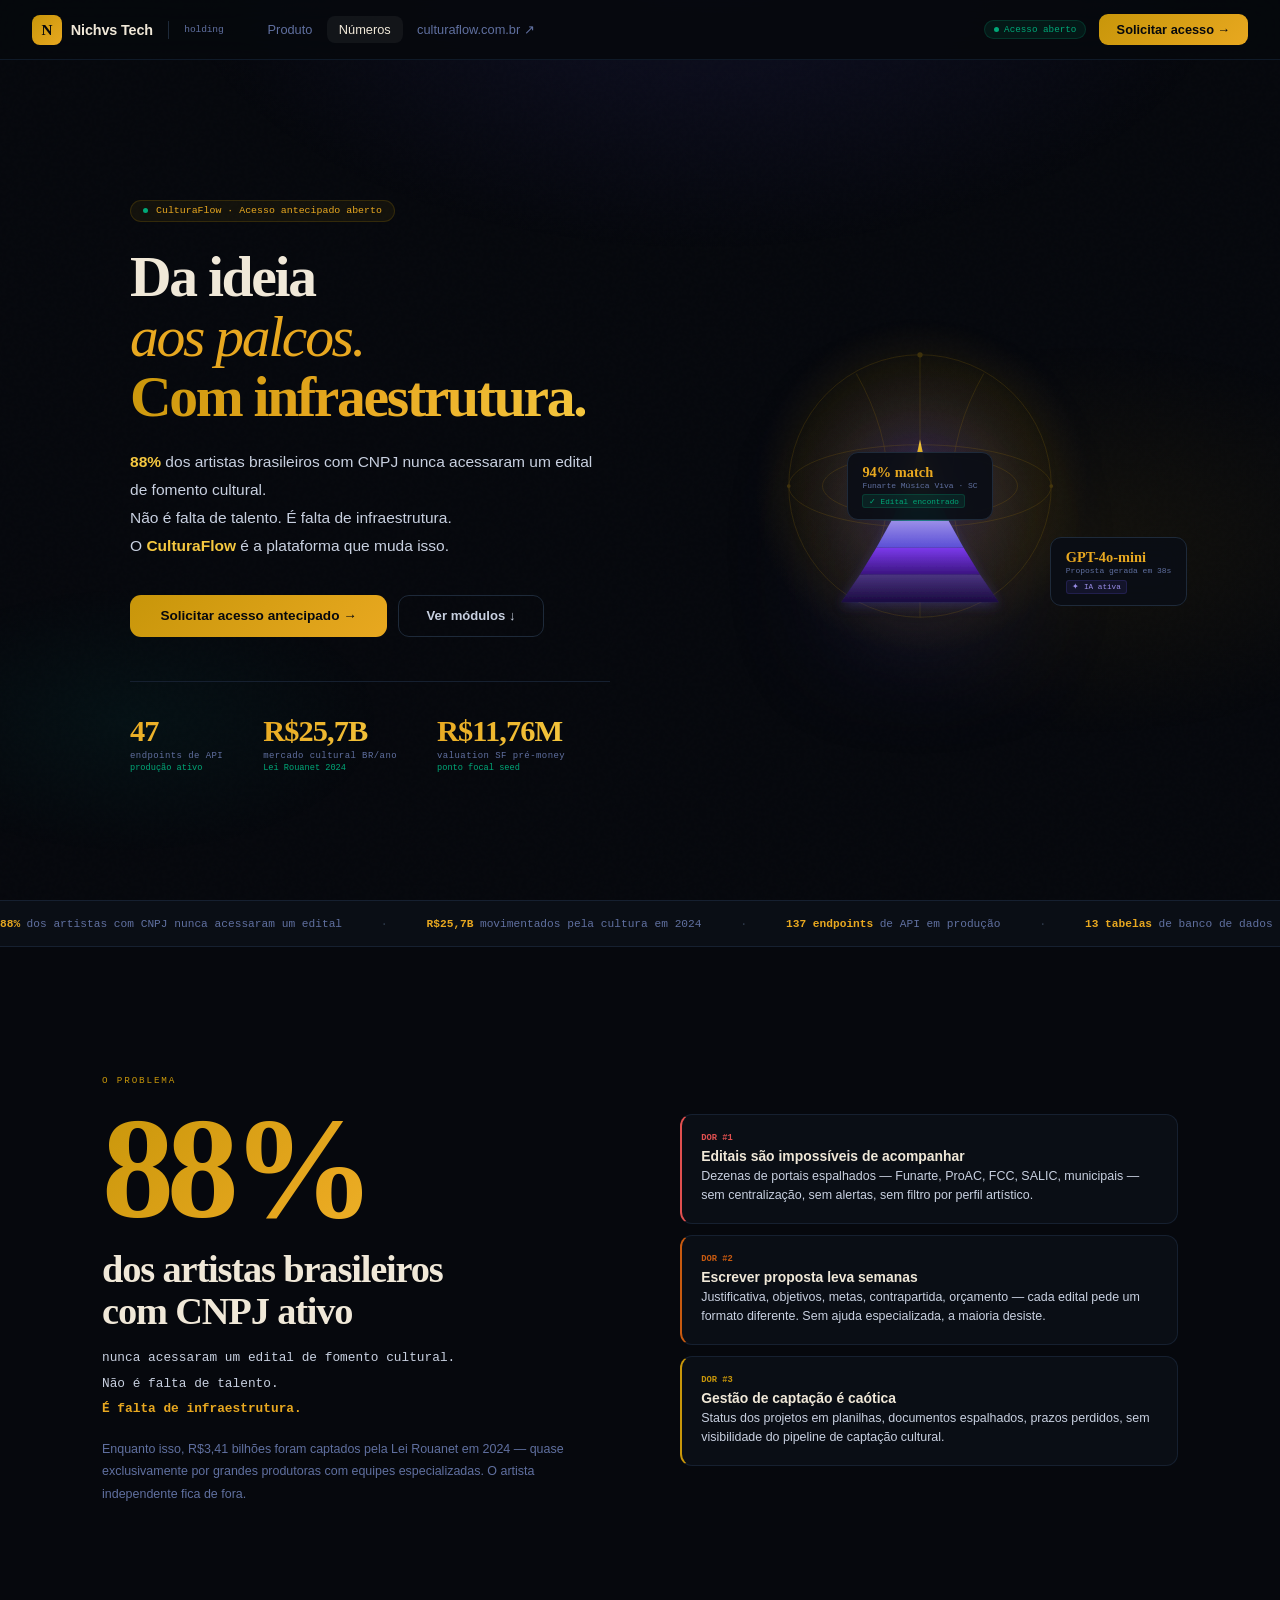
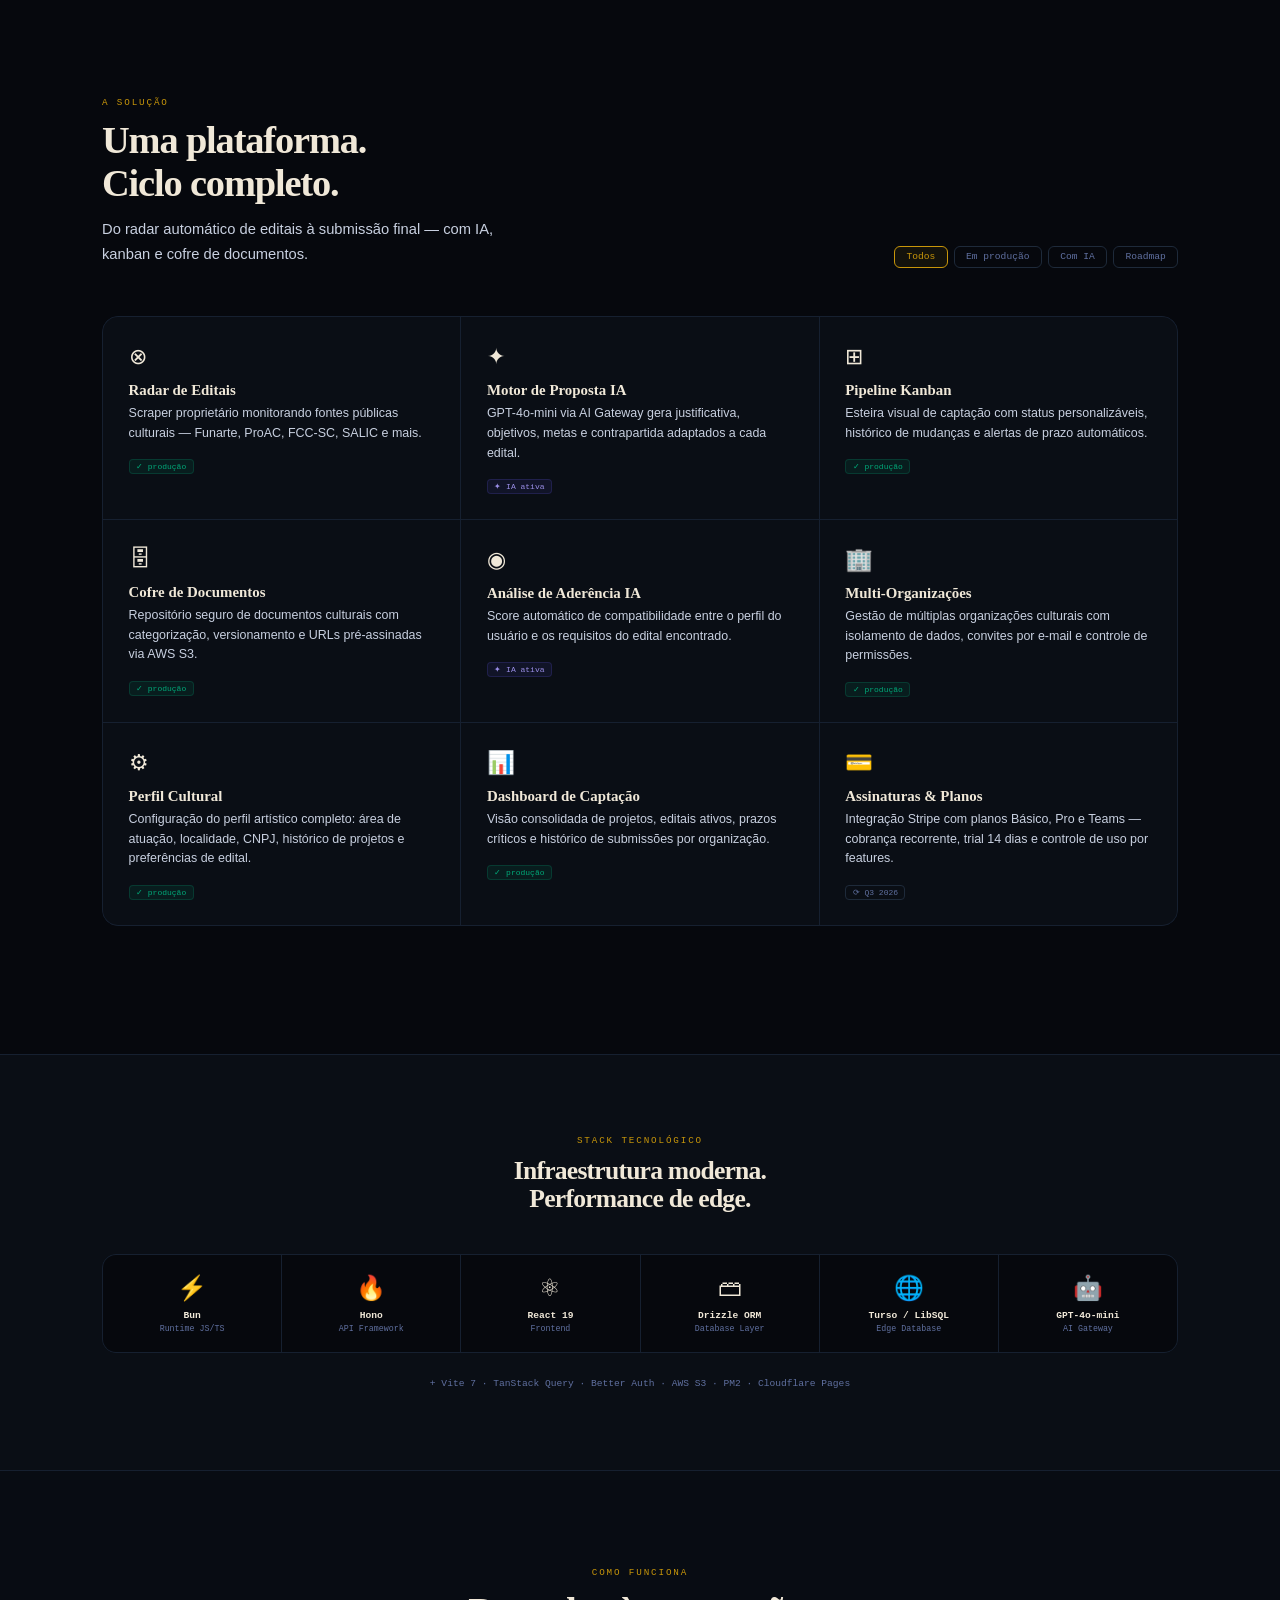
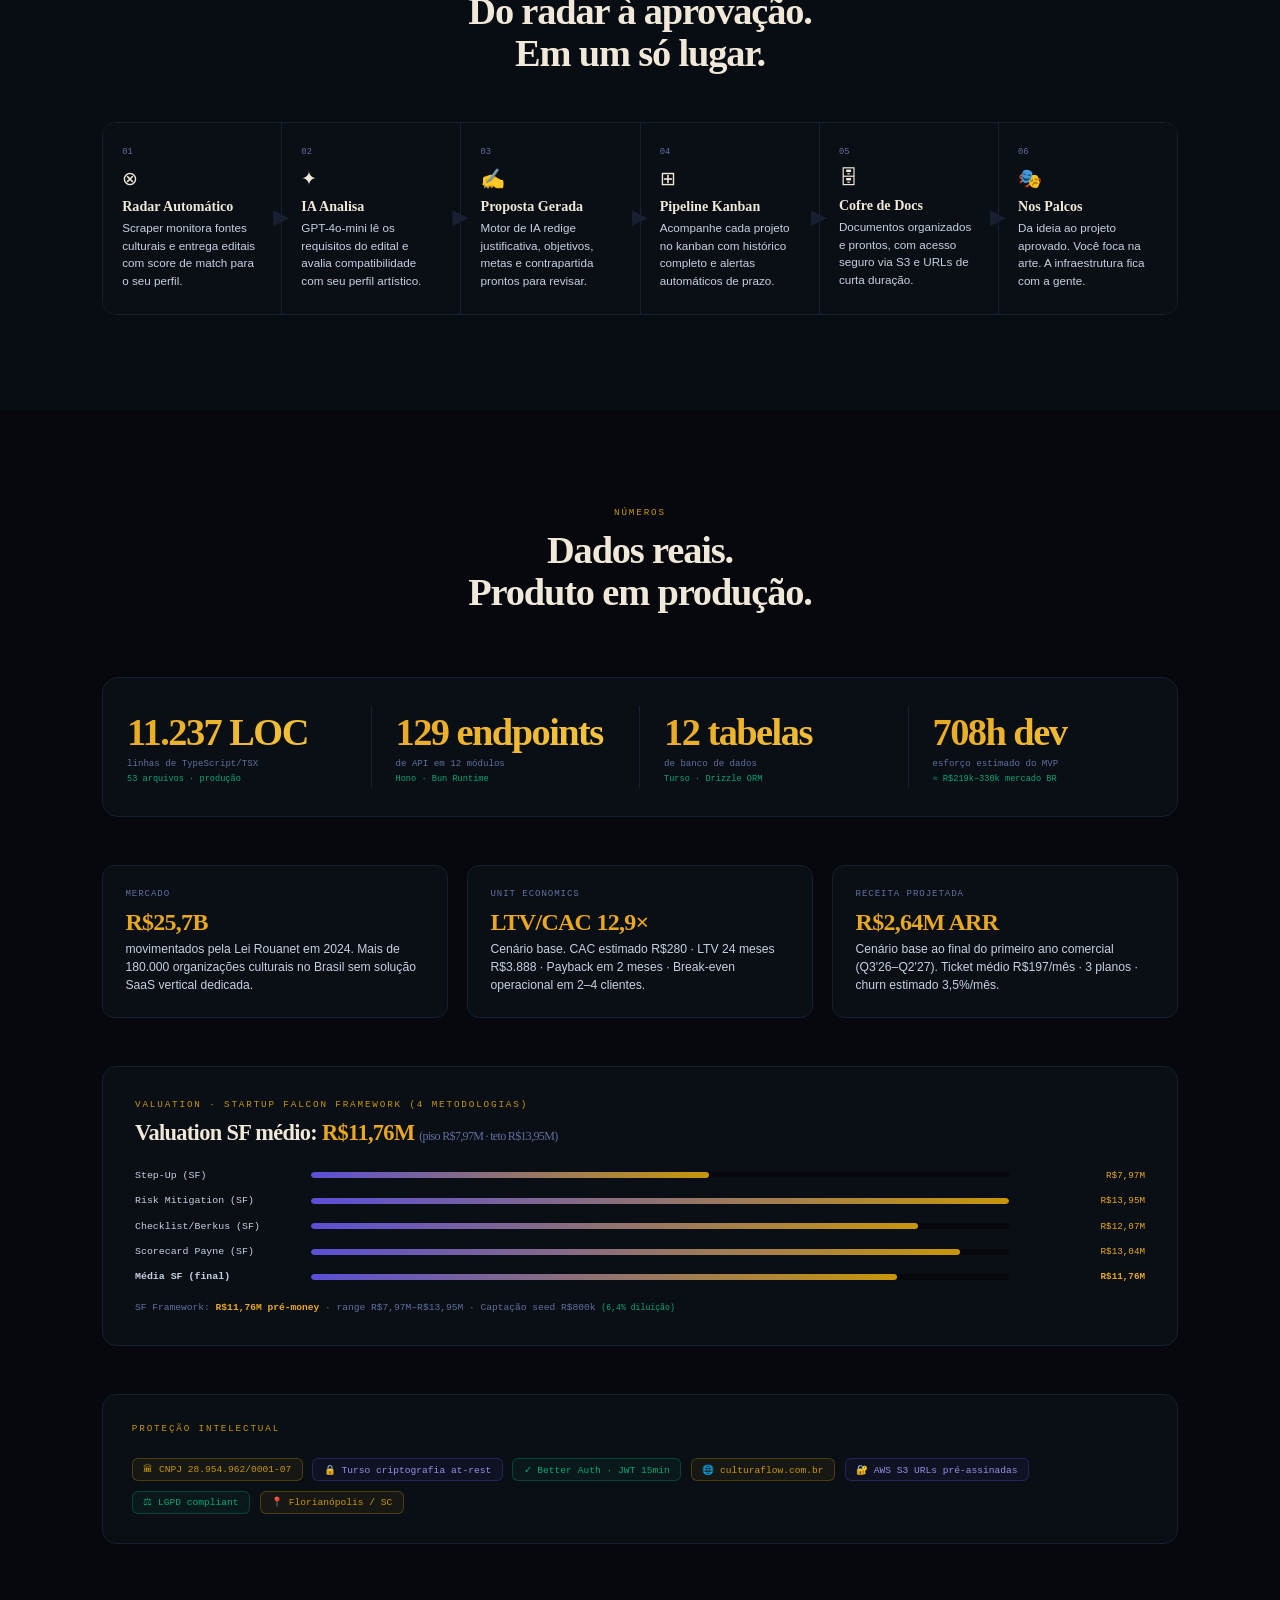
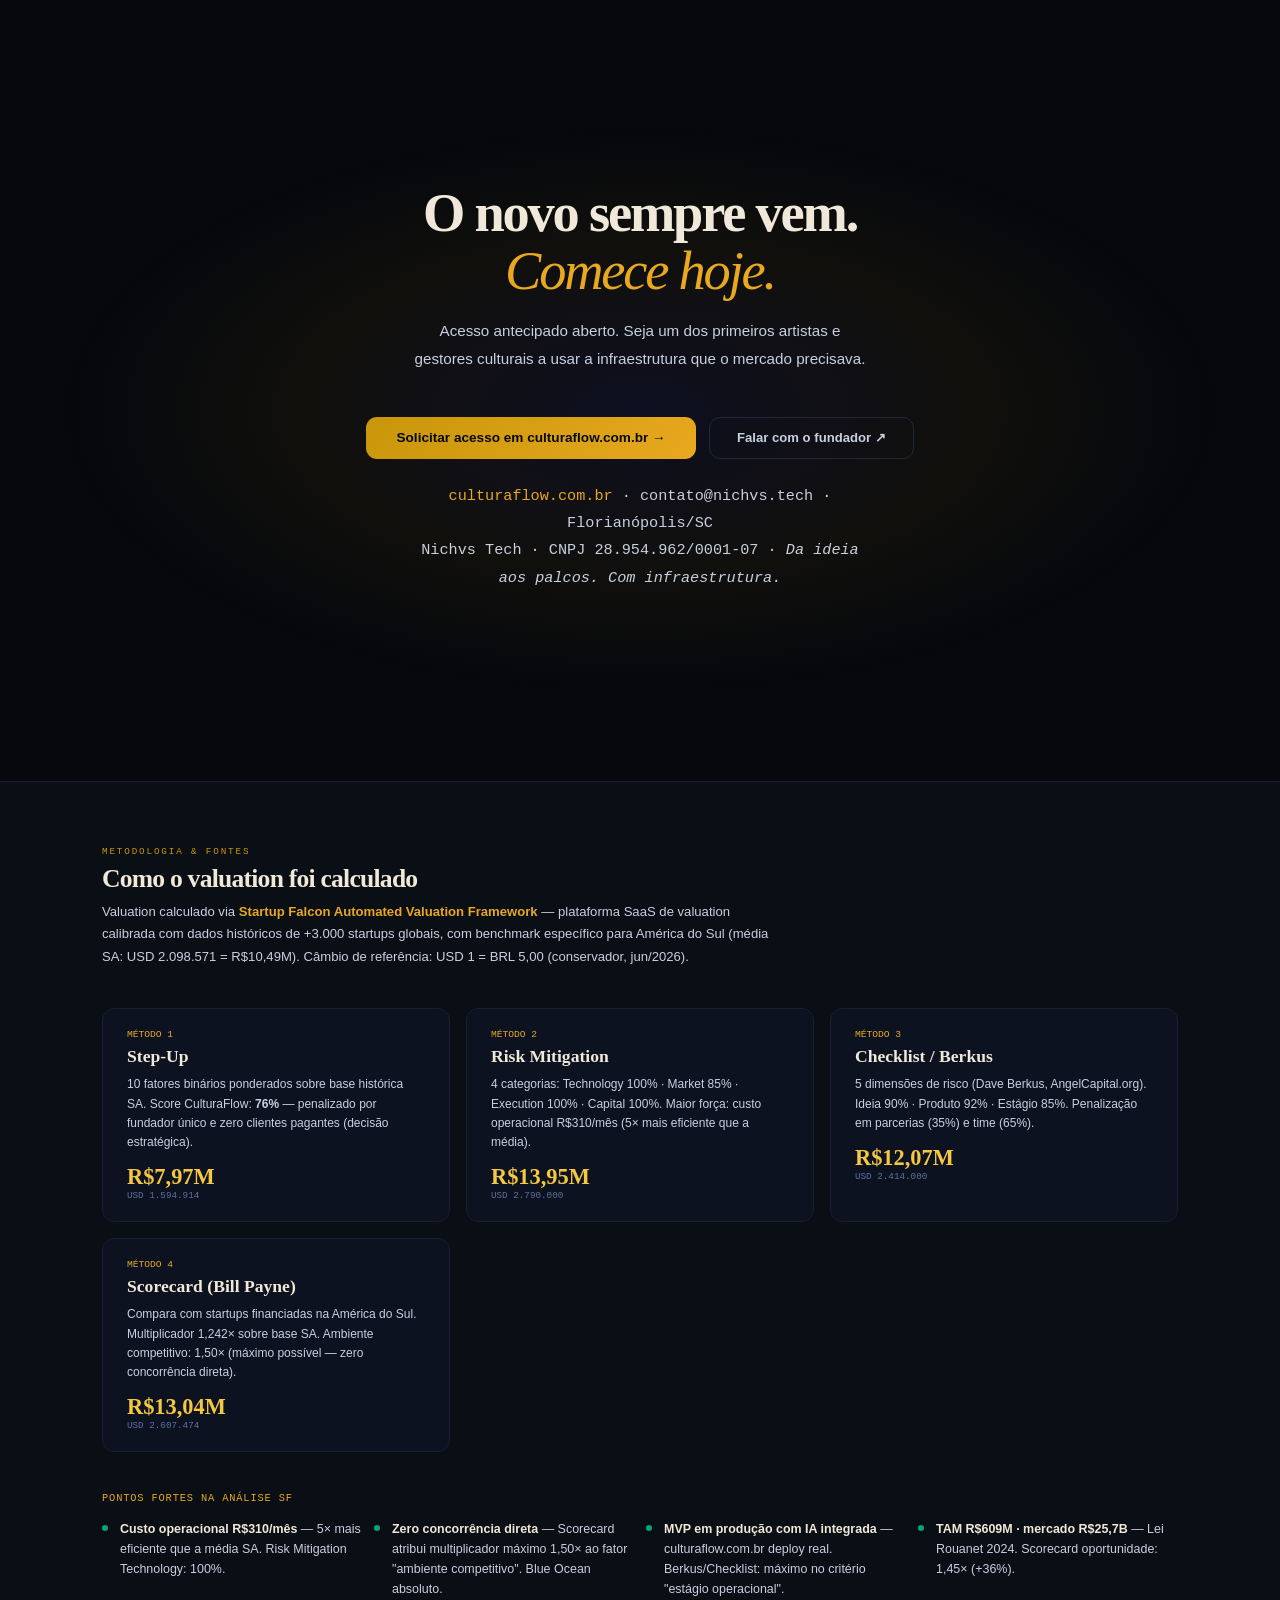
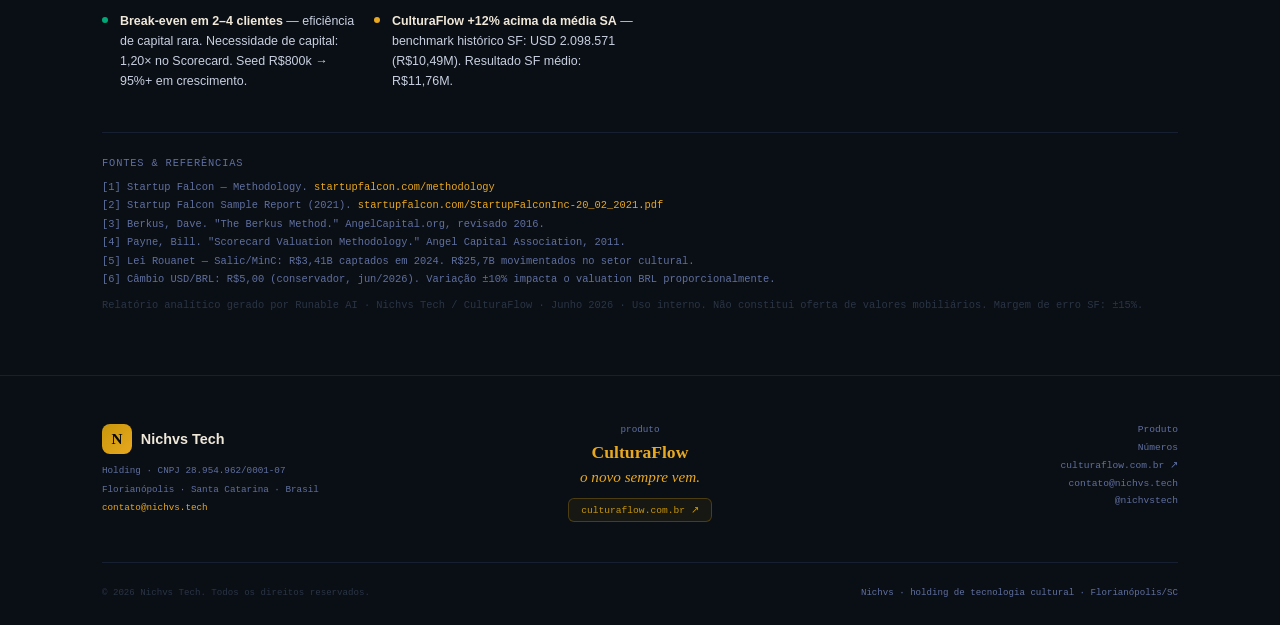
==== index.html @ ffd49d57 "feat: remove seção de planos e preços" ====
<!DOCTYPE html><html lang="pt-BR"><head>
<meta charset="UTF-8">
<meta name="viewport" content="width=device-width, initial-scale=1.0">
<title>Nichvs Tech — Da ideia aos palcos</title>
<meta name="description" content="CulturaFlow — Automação inteligente para artistas e gestores culturais brasileiros. Radar de editais, IA, pipeline, cofre de documentos e muito mais.">
<style>
*,*::before,*::after{box-sizing:border-box;margin:0;padding:0;}
:root{
  --bg:#06080D;--s1:#0A0E15;--s2:#0D1220;--s3:#080C13;
  --border:#1E2A3A;--border2:#162030;--border3:#0F1A28;
  --gold:#C8960A;--gold2:#E8A820;--gold3:#F5C840;--gold4:#FDD86A;
  --ink:#F0E8D8;--ink2:#C8D0E0;--ink3:#8898B8;--muted:#6070A0;--dim:#2A3545;
  --violet:#5B4FD6;--violet2:#7C3AED;--violet3:#9B8FE8;
  --teal:#00C6AE;--teal2:#00B4D8;
  --green:#00A878;--green2:#10D060;
  --orange:#C85A10;--red:#E05050;
  --radius:14px;
}
html{scroll-behavior:smooth;}
body{background:var(--bg);color:var(--ink);font-family:-apple-system,BlinkMacSystemFont,'Segoe UI',sans-serif;overflow-x:hidden;-webkit-font-smoothing:antialiased;}
a{color:inherit;text-decoration:none;}
button{font-family:inherit;cursor:pointer;}
::-webkit-scrollbar{width:4px;}
::-webkit-scrollbar-track{background:var(--bg);}
::-webkit-scrollbar-thumb{background:var(--border);border-radius:2px;}

/* ─── NOISE OVERLAY ─── */
body::before{content:'';position:fixed;inset:0;pointer-events:none;z-index:0;
  background-image:url("data:image/svg+xml,%3Csvg viewBox='0 0 256 256' xmlns='http://www.w3.org/2000/svg'%3E%3Cfilter id='n'%3E%3CfeTurbulence type='fractalNoise' baseFrequency='0.9' numOctaves='4' stitchTiles='stitch'/%3E%3C/filter%3E%3Crect width='100%25' height='100%25' filter='url(%23n)' opacity='0.03'/%3E%3C/svg%3E");
  opacity:0.4;}

/* ─── NAV ─── */
nav{position:fixed;top:0;left:0;right:0;z-index:1000;
  padding:0.9rem 2rem;display:flex;align-items:center;gap:0.8rem;
  background:rgba(6,8,13,0.88);backdrop-filter:blur(20px);-webkit-backdrop-filter:blur(20px);
  border-bottom:1px solid var(--border3);}
.nav-logo{display:flex;align-items:center;gap:0.55rem;font-weight:800;font-size:0.9rem;letter-spacing:-0.01em;}
.nav-mark{width:30px;height:30px;background:linear-gradient(135deg,var(--gold),var(--gold2));
  border-radius:8px;display:flex;align-items:center;justify-content:center;
  font-family:Georgia,serif;font-weight:900;font-size:0.95rem;color:#06080D;flex-shrink:0;}
.nav-sep{width:1px;height:18px;background:var(--border);margin:0 0.4rem;}
.nav-sub{font-family:'Menlo',Monaco,monospace;font-size:0.6rem;color:var(--muted);font-weight:400;}
.nav-links{display:flex;gap:0.15rem;margin-left:1.2rem;}
.nav-link{padding:0.38rem 0.75rem;border-radius:8px;font-size:0.8rem;color:var(--muted);transition:all 0.15s;font-weight:500;}
.nav-link:hover,.nav-link.active{color:var(--ink);background:rgba(255,255,255,0.05);}
.nav-right{margin-left:auto;display:flex;align-items:center;gap:0.8rem;}
.nav-badge{font-family:Menlo,Monaco,monospace;font-size:0.58rem;color:var(--green);
  background:rgba(0,168,120,0.1);border:1px solid rgba(0,168,120,0.2);
  padding:0.18rem 0.55rem;border-radius:20px;display:flex;align-items:center;gap:0.35rem;}
.dot-live{width:5px;height:5px;border-radius:50%;background:var(--green);animation:blink 2s infinite;}
@keyframes blink{0%,100%{opacity:1}50%{opacity:0.3}}
.nav-cta{background:linear-gradient(135deg,var(--gold),var(--gold2));
  border:none;border-radius:9px;padding:0.48rem 1.1rem;font-weight:700;font-size:0.8rem;color:#06080D;
  transition:all 0.2s;white-space:nowrap;}
.nav-cta:hover{transform:translateY(-1px);box-shadow:0 6px 20px rgba(200,150,10,0.35);}

/* ─── HERO ─── */
.hero{min-height:100vh;display:flex;align-items:center;padding-top:72px;position:relative;overflow:hidden;}
.hero-bg{position:absolute;inset:0;pointer-events:none;
  background:
    radial-gradient(ellipse 70% 55% at 55% -5%,rgba(91,79,214,0.12) 0%,transparent 60%),
    radial-gradient(ellipse 50% 40% at 85% 60%,rgba(200,150,10,0.07) 0%,transparent 55%),
    radial-gradient(ellipse 40% 30% at 10% 80%,rgba(0,198,174,0.05) 0%,transparent 50%);}
.hero-grid{display:grid;grid-template-columns:1fr 460px;gap:5rem;align-items:center;position:relative;z-index:1;}
.eyebrow{display:inline-flex;align-items:center;gap:0.5rem;
  font-family:Menlo,Monaco,monospace;font-size:0.62rem;color:var(--gold2);
  background:rgba(200,150,10,0.07);border:1px solid rgba(200,150,10,0.18);
  padding:0.28rem 0.75rem;border-radius:20px;margin-bottom:1.6rem;}
h1{font-family:Georgia,serif;font-size:clamp(2.8rem,4.5vw,4.2rem);font-weight:900;
  line-height:1.04;letter-spacing:-0.04em;margin-bottom:1.3rem;}
h1 em{font-style:italic;font-weight:300;color:var(--gold2);}
h1 strong{background:linear-gradient(135deg,var(--gold),var(--gold2),var(--gold3));
  -webkit-background-clip:text;-webkit-text-fill-color:transparent;background-clip:text;}
.hero-sub{font-size:0.97rem;color:var(--ink2);line-height:1.8;margin-bottom:2.2rem;max-width:480px;}
.hero-sub b{color:var(--gold3);font-weight:700;}
.hero-btns{display:flex;gap:0.7rem;flex-wrap:wrap;margin-bottom:2.8rem;}
.btn-primary{padding:0.82rem 1.9rem;border-radius:11px;font-weight:700;font-size:0.85rem;
  border:none;background:linear-gradient(135deg,var(--gold),var(--gold2));color:#06080D;
  transition:all 0.2s;display:inline-flex;align-items:center;gap:0.45rem;}
.btn-primary:hover{transform:translateY(-2px);box-shadow:0 10px 35px rgba(200,150,10,0.3);}
.btn-ghost{padding:0.78rem 1.7rem;border-radius:11px;font-weight:600;font-size:0.82rem;
  border:1px solid var(--border);color:var(--ink2);background:transparent;
  transition:all 0.2s;display:inline-flex;align-items:center;gap:0.4rem;}
.btn-ghost:hover{border-color:var(--gold);color:var(--gold);}

/* hero metrics bar */
.hero-metrics{display:flex;gap:2.5rem;padding-top:2rem;border-top:1px solid var(--border2);}
.hm{display:flex;flex-direction:column;gap:0.1rem;}
.hm-val{font-family:Georgia,serif;font-size:1.9rem;font-weight:900;
  background:linear-gradient(135deg,var(--gold2),var(--gold3));
  -webkit-background-clip:text;-webkit-text-fill-color:transparent;background-clip:text;
  letter-spacing:-0.03em;}
.hm-lbl{font-family:Menlo,Monaco,monospace;font-size:0.56rem;color:var(--muted);letter-spacing:0.05em;}
.hm-sub{font-family:Menlo,Monaco,monospace;font-size:0.54rem;color:var(--green);}

/* hero visual */
.hero-visual{position:relative;display:flex;align-items:center;justify-content:center;}
.vis-glow{position:absolute;width:340px;height:340px;border-radius:50%;
  background:radial-gradient(circle,rgba(91,79,214,0.18) 0%,rgba(200,150,10,0.08) 50%,transparent 70%);}
.pyramid-svg{width:300px;height:300px;animation:float 5s ease-in-out infinite;filter:drop-shadow(0 20px 60px rgba(91,79,214,0.25));}
@keyframes float{0%,100%{transform:translateY(0)}50%{transform:translateY(-10px)}}
.float-card{position:absolute;background:rgba(10,14,21,0.92);border:1px solid var(--border);
  border-radius:11px;padding:0.7rem 0.9rem;backdrop-filter:blur(12px);}
.float-card:first-of-type{top:6%;left:-8%;animation:float 4s ease-in-out infinite;}
.float-card:last-of-type{bottom:10%;right:-8%;animation:float 4s ease-in-out infinite 1.8s;}
.fc-val{font-family:Georgia,serif;font-weight:700;font-size:0.9rem;color:var(--gold2);}
.fc-lbl{font-family:Menlo,Monaco,monospace;font-size:0.5rem;color:var(--muted);}
.fc-tag{font-family:Menlo,Monaco,monospace;font-size:0.48rem;
  display:inline-block;margin-top:0.2rem;padding:0.1rem 0.35rem;border-radius:3px;}
.fc-tag.ok{background:rgba(0,168,120,0.12);color:var(--green);border:1px solid rgba(0,168,120,0.2);}
.fc-tag.ai{background:rgba(91,79,214,0.12);color:var(--violet3);border:1px solid rgba(91,79,214,0.2);}

/* ─── TICKER ─── */
.ticker{background:var(--s1);border-top:1px solid var(--border2);border-bottom:1px solid var(--border2);padding:0.85rem 0;overflow:hidden;position:relative;z-index:1;}
.ticker-inner{display:flex;gap:2.5rem;animation:ticker 32s linear infinite;width:max-content;}
.ticker-inner:hover{animation-play-state:paused;}
.ti{font-family:Menlo,Monaco,monospace;font-size:0.7rem;color:var(--muted);white-space:nowrap;display:flex;align-items:center;gap:0.4rem;}
.ti b{color:var(--gold2);}
.ti-sep{color:var(--dim);}
@keyframes ticker{from{transform:translateX(0)}to{transform:translateX(-50%)}}

/* ─── SHARED ─── */
.container{max-width:1140px;margin:0 auto;padding:0 2rem;}
section{position:relative;z-index:1;}
.section-lbl{font-family:Menlo,Monaco,monospace;font-size:0.58rem;color:var(--gold);
  letter-spacing:0.2em;text-transform:uppercase;margin-bottom:0.7rem;}
.section-h2{font-family:Georgia,serif;font-size:clamp(1.9rem,3vw,2.6rem);font-weight:900;
  letter-spacing:-0.03em;line-height:1.1;}
.section-sub{font-size:0.92rem;color:var(--ink2);line-height:1.75;margin-top:0.8rem;}

/* ─── PROBLEM ─── */
.problem{padding:8rem 0 6rem;}
.stat-giant{font-family:Georgia,serif;font-size:clamp(6rem,12vw,9rem);font-weight:900;
  letter-spacing:-0.05em;line-height:1;
  background:linear-gradient(135deg,var(--gold),var(--gold2),var(--gold3));
  -webkit-background-clip:text;-webkit-text-fill-color:transparent;background-clip:text;}
.pain-cards{display:flex;flex-direction:column;gap:0.7rem;}
.pain-card{background:var(--s1);border:1px solid var(--border2);border-radius:12px;
  padding:1.1rem 1.2rem;border-left:2px solid transparent;transition:all 0.25s;cursor:default;}
.pain-card:hover{transform:translateX(4px);background:var(--s2);}
.pain-card.p1{border-left-color:var(--red);}
.pain-card.p2{border-left-color:var(--orange);}
.pain-card.p3{border-left-color:var(--gold);}
.pain-lbl{font-family:Menlo,Monaco,monospace;font-size:0.55rem;margin-bottom:0.3rem;font-weight:700;}
.pain-title{font-weight:700;font-size:0.87rem;margin-bottom:0.2rem;}
.pain-desc{font-size:0.78rem;color:var(--ink2);line-height:1.55;}

/* ─── MODULES / PRODUTO ─── */
.modules{padding:6rem 0 8rem;}
.modules-header{display:flex;justify-content:space-between;align-items:flex-end;margin-bottom:3rem;gap:2rem;flex-wrap:wrap;}
.mod-filter{display:flex;gap:0.4rem;flex-wrap:wrap;}
.filter-btn{font-family:Menlo,Monaco,monospace;font-size:0.6rem;padding:0.3rem 0.7rem;
  border-radius:6px;border:1px solid var(--border);color:var(--muted);background:transparent;
  cursor:pointer;transition:all 0.15s;}
.filter-btn.active,.filter-btn:hover{border-color:var(--gold);color:var(--gold);background:rgba(200,150,10,0.07);}

.modules-grid{display:grid;grid-template-columns:repeat(3,1fr);gap:1px;
  background:var(--border2);border:1px solid var(--border2);border-radius:16px;overflow:hidden;}
.mod{background:var(--s1);padding:1.6rem;transition:all 0.22s;position:relative;cursor:default;}
.mod:hover{background:var(--s2);}
.mod-bar{position:absolute;top:0;left:0;right:0;height:2px;background:var(--mc,var(--gold));
  opacity:0;transition:opacity 0.22s;transform-origin:left;transform:scaleX(0);transition:opacity 0.22s,transform 0.4s;}
.mod:hover .mod-bar{opacity:1;transform:scaleX(1);}
.mod-icon{font-size:1.4rem;margin-bottom:0.75rem;display:block;}
.mod-name{font-family:Georgia,serif;font-weight:700;font-size:0.93rem;margin-bottom:0.3rem;}
.mod-desc{font-size:0.78rem;color:var(--ink2);line-height:1.6;margin-bottom:0.7rem;}
.mod-detail{font-family:Menlo,Monaco,monospace;font-size:0.62rem;color:var(--muted);margin-bottom:0.6rem;display:none;}
.mod:hover .mod-detail{display:block;}
.tag{font-family:Menlo,Monaco,monospace;font-size:0.5rem;padding:0.12rem 0.4rem;
  border-radius:4px;display:inline-block;}
.tag-live{background:rgba(0,168,120,0.1);color:var(--green);border:1px solid rgba(0,168,120,0.2);}
.tag-new{background:rgba(0,180,216,0.1);color:var(--teal2);border:1px solid rgba(0,180,216,0.2);}
.tag-ai{background:rgba(91,79,214,0.1);color:var(--violet3);border:1px solid rgba(91,79,214,0.2);}
.tag-soon{background:transparent;color:var(--muted);border:1px solid var(--border);}

/* ─── STACK TÉCNICA ─── */
.stack-section{padding:5rem 0;background:var(--s1);border-top:1px solid var(--border2);border-bottom:1px solid var(--border2);}
.stack-grid{display:grid;grid-template-columns:repeat(6,1fr);gap:1px;
  background:var(--border2);border:1px solid var(--border2);border-radius:14px;overflow:hidden;margin-top:2.5rem;}
.stack-item{background:var(--bg);padding:1.2rem 1rem;text-align:center;transition:background 0.2s;}
.stack-item:hover{background:var(--s2);}
.stack-icon{font-size:1.5rem;margin-bottom:0.5rem;}
.stack-name{font-family:Menlo,Monaco,monospace;font-size:0.6rem;color:var(--ink);font-weight:700;margin-bottom:0.2rem;}
.stack-role{font-family:Menlo,Monaco,monospace;font-size:0.52rem;color:var(--muted);}

/* ─── NÚMEROS ─── */
.numbers{padding:6rem 0;}
.numbers-header{text-align:center;margin-bottom:4rem;}
.big-numbers{display:grid;grid-template-columns:repeat(4,1fr);gap:0;
  background:var(--border2);border:1px solid var(--border2);border-radius:16px;overflow:hidden;margin-bottom:3rem;}
.num-cell{background:var(--s1);padding:2rem 1.5rem;transition:background 0.2s;position:relative;}
.num-cell:hover{background:var(--s2);}
.num-cell::after{content:'';position:absolute;right:0;top:20%;bottom:20%;width:1px;background:var(--border2);}
.num-cell:last-child::after{display:none;}
.num-val{font-family:Georgia,serif;font-size:2.4rem;font-weight:900;letter-spacing:-0.04em;
  background:linear-gradient(135deg,var(--gold2),var(--gold3));
  -webkit-background-clip:text;-webkit-text-fill-color:transparent;background-clip:text;}
.num-lbl{font-family:Menlo,Monaco,monospace;font-size:0.57rem;color:var(--muted);margin-top:0.25rem;}
.num-sub{font-family:Menlo,Monaco,monospace;font-size:0.54rem;color:var(--green);margin-top:0.3rem;}

/* counters animation */
.num-val[data-target]{opacity:0;transform:translateY(8px);transition:opacity 0.5s,transform 0.5s;}
.num-val[data-target].counted{opacity:1;transform:none;}

/* secondary numbers grid */
.sec-grid{display:grid;grid-template-columns:repeat(3,1fr);gap:1.2rem;margin-bottom:3rem;}
.sec-card{background:var(--s1);border:1px solid var(--border2);border-radius:12px;padding:1.4rem;
  transition:all 0.2s;}
.sec-card:hover{border-color:var(--border);background:var(--s2);}
.sec-label{font-family:Menlo,Monaco,monospace;font-size:0.57rem;color:var(--muted);margin-bottom:0.6rem;
  text-transform:uppercase;letter-spacing:0.1em;}
.sec-val{font-family:Georgia,serif;font-size:1.5rem;font-weight:900;color:var(--gold2);letter-spacing:-0.03em;margin-bottom:0.25rem;}
.sec-desc{font-size:0.76rem;color:var(--ink2);line-height:1.5;}

/* valuation bar */
.val-section{background:var(--s1);border:1px solid var(--border2);border-radius:14px;padding:2rem;margin-bottom:3rem;}
.val-methods{display:flex;flex-direction:column;gap:0.9rem;margin-top:1.5rem;}
.val-row{display:grid;grid-template-columns:160px 1fr 120px;align-items:center;gap:1rem;}
.val-name{font-family:Menlo,Monaco,monospace;font-size:0.62rem;color:var(--ink2);}
.val-bar-wrap{background:var(--bg);border-radius:4px;height:6px;overflow:hidden;}
.val-bar{height:100%;border-radius:4px;background:linear-gradient(90deg,var(--violet),var(--gold));
  width:0;transition:width 1.2s cubic-bezier(0.4,0,0.2,1);}
.val-range{font-family:Menlo,Monaco,monospace;font-size:0.58rem;color:var(--gold2);text-align:right;}

/* protection badges */
.protection-row{display:flex;gap:0.6rem;flex-wrap:wrap;margin-top:1.5rem;}
.badge{font-family:Menlo,Monaco,monospace;font-size:0.6rem;padding:0.28rem 0.65rem;
  border-radius:6px;border:1px solid;display:inline-flex;align-items:center;gap:0.35rem;}
.badge-gold{color:var(--gold);border-color:rgba(200,150,10,0.3);background:rgba(200,150,10,0.07);}
.badge-violet{color:var(--violet3);border-color:rgba(91,79,214,0.3);background:rgba(91,79,214,0.07);}
.badge-green{color:var(--green);border-color:rgba(0,168,120,0.3);background:rgba(0,168,120,0.07);}

/* ─── PIPELINE VISUAL ─── */
.pipeline{padding:6rem 0;background:var(--s3);}
.pipeline-steps{display:flex;align-items:stretch;gap:0;margin-top:3rem;
  border:1px solid var(--border2);border-radius:14px;overflow:hidden;}
.step{flex:1;padding:1.5rem 1.2rem;background:var(--s1);border-right:1px solid var(--border2);
  position:relative;transition:all 0.22s;cursor:default;}
.step:last-child{border-right:none;}
.step:hover{background:var(--s2);}
.step-num{font-family:Menlo,Monaco,monospace;font-size:0.55rem;color:var(--muted);margin-bottom:0.6rem;}
.step-icon{font-size:1.2rem;margin-bottom:0.5rem;display:block;}
.step-name{font-family:Georgia,serif;font-size:0.88rem;font-weight:700;margin-bottom:0.3rem;}
.step-desc{font-size:0.73rem;color:var(--ink2);line-height:1.5;}
.step-arrow{position:absolute;right:-8px;top:50%;transform:translateY(-50%);
  width:16px;height:16px;background:var(--border2);clip-path:polygon(0 0,100% 50%,0 100%);z-index:2;}

/* ─── PRICING ─── */
.pricing{padding:7rem 0;}
.pricing-grid{display:grid;grid-template-columns:repeat(3,1fr);gap:1.2rem;margin-top:3rem;}
.plan{background:var(--s1);border:1px solid var(--border2);border-radius:16px;
  padding:2rem;transition:all 0.25s;position:relative;overflow:hidden;}
.plan:hover{border-color:var(--border);transform:translateY(-4px);}
.plan.featured{border-color:rgba(91,79,214,0.4);background:rgba(91,79,214,0.06);}
.plan.featured::before{content:'MAIS POPULAR';position:absolute;top:1rem;right:1rem;
  font-family:Menlo,Monaco,monospace;font-size:0.5rem;color:var(--violet3);
  background:rgba(91,79,214,0.15);border:1px solid rgba(91,79,214,0.3);
  padding:0.18rem 0.45rem;border-radius:4px;}
.plan-name{font-family:Menlo,Monaco,monospace;font-size:0.65rem;color:var(--muted);
  text-transform:uppercase;letter-spacing:0.15em;margin-bottom:0.7rem;}
.plan-price{font-family:Georgia,serif;font-size:2.5rem;font-weight:900;letter-spacing:-0.04em;
  color:var(--gold2);margin-bottom:0.2rem;}
.plan-price span{font-size:1rem;color:var(--muted);font-weight:400;}
.plan-desc{font-size:0.78rem;color:var(--ink2);margin-bottom:1.5rem;line-height:1.5;}
.plan-features{list-style:none;display:flex;flex-direction:column;gap:0.55rem;margin-bottom:1.8rem;}
.plan-features li{font-size:0.78rem;color:var(--ink2);display:flex;align-items:flex-start;gap:0.5rem;}
.plan-features li::before{content:'✓';color:var(--green);font-size:0.7rem;margin-top:0.05rem;flex-shrink:0;}
.plan-features li.muted::before{content:'—';color:var(--muted);}
.plan-features li.muted{color:var(--muted);}
.plan-btn{width:100%;padding:0.75rem;border-radius:10px;font-weight:700;font-size:0.82rem;
  border:1px solid var(--border);color:var(--ink2);background:transparent;transition:all 0.2s;cursor:pointer;}
.plan.featured .plan-btn{background:linear-gradient(135deg,var(--violet),var(--violet2));
  color:white;border-color:transparent;}
.plan-btn:hover{border-color:var(--gold);color:var(--gold);}
.plan.featured .plan-btn:hover{transform:translateY(-1px);box-shadow:0 6px 20px rgba(91,79,214,0.3);}

/* ─── CTA ─── */
.cta-section{padding:9rem 0;text-align:center;position:relative;overflow:hidden;}
.cta-bg{position:absolute;inset:0;pointer-events:none;
  background:radial-gradient(ellipse 65% 55% at 50% 50%,rgba(91,79,214,0.1) 0%,rgba(200,150,10,0.06) 40%,transparent 70%);}
.cta-section h2{font-family:Georgia,serif;font-size:clamp(2.2rem,4.5vw,3.4rem);font-weight:900;
  letter-spacing:-0.04em;margin-bottom:1rem;line-height:1.08;}
.cta-section h2 em{font-style:italic;font-weight:300;color:var(--gold2);}
.cta-section p{font-size:0.95rem;color:var(--ink2);margin-bottom:2.8rem;
  max-width:460px;margin-left:auto;margin-right:auto;line-height:1.8;}
.cta-btns{display:flex;gap:0.8rem;justify-content:center;flex-wrap:wrap;}
.cta-note{font-family:Menlo,Monaco,monospace;font-size:0.58rem;color:var(--muted);margin-top:1.5rem;line-height:1.8;}
.cta-note a{color:var(--gold2);}

/* ─── FOOTER ─── */
footer{background:var(--s1);border-top:1px solid var(--border2);padding:3rem 0 2rem;}
.footer-grid{display:grid;grid-template-columns:1fr auto 1fr;align-items:start;gap:3rem;margin-bottom:2.5rem;}
.footer-brand-name{display:flex;align-items:center;gap:0.55rem;font-weight:800;font-size:0.9rem;margin-bottom:0.5rem;}
.footer-meta{font-family:Menlo,Monaco,monospace;font-size:0.58rem;color:var(--muted);line-height:2;}
.footer-tagline{font-family:Georgia,serif;font-style:italic;color:var(--gold2);font-size:0.95rem;text-align:center;margin-top:0.3rem;}
.footer-links-col{display:flex;flex-direction:column;gap:0.4rem;align-items:flex-end;}
.footer-link{font-family:Menlo,Monaco,monospace;font-size:0.6rem;color:var(--muted);transition:color 0.15s;}
.footer-link:hover{color:var(--gold2);}
.footer-bottom{border-top:1px solid var(--border2);padding-top:1.5rem;
  display:flex;justify-content:space-between;align-items:center;flex-wrap:wrap;gap:0.7rem;}
.footer-copy{font-family:Menlo,Monaco,monospace;font-size:0.57rem;color:var(--dim);}
.footer-holding{font-family:Menlo,Monaco,monospace;font-size:0.57rem;color:var(--muted);}

/* ─── REVEAL ─── */
.reveal{opacity:0;transform:translateY(24px);transition:opacity 0.65s ease,transform 0.65s ease;}
.reveal.on{opacity:1;transform:none;}
.d1{transition-delay:0.08s}.d2{transition-delay:0.16s}.d3{transition-delay:0.24s}.d4{transition-delay:0.32s}

/* ─── RESPONSIVE ─── */
@media(max-width:900px){
  .hero-grid{grid-template-columns:1fr;}
  .hero-visual{display:none;}
  .modules-grid{grid-template-columns:1fr 1fr;}
  .big-numbers{grid-template-columns:1fr 1fr;}
  .num-cell:nth-child(2)::after{display:none;}
  .pricing-grid{grid-template-columns:1fr;}
  .pipeline-steps{flex-direction:column;}
  .step{border-right:none;border-bottom:1px solid var(--border2);}
  .step:last-child{border-bottom:none;}
  .step-arrow{display:none;}
  .footer-grid{grid-template-columns:1fr;gap:2rem;}
  .footer-links-col{align-items:flex-start;}
  .stack-grid{grid-template-columns:repeat(3,1fr);}
  .nav-links{display:none;}
  .sec-grid{grid-template-columns:1fr;}
  .val-row{grid-template-columns:120px 1fr 90px;}
}
@media(max-width:540px){
  .modules-grid{grid-template-columns:1fr;}
  .big-numbers{grid-template-columns:1fr 1fr;}
  .hero-metrics{gap:1.5rem;}
  .hm-val{font-size:1.5rem;}
  .stack-grid{grid-template-columns:repeat(3,1fr);}
}
</style>
</head>
<body>

<!-- NAV -->
<nav>
  <div class="nav-logo">
    <div class="nav-mark">N</div>
    Nichvs Tech
    <div class="nav-sep"></div>
    <span class="nav-sub">holding</span>
  </div>
  <div class="nav-links">
    <a class="nav-link" href="#produto">Produto</a>
    <a class="nav-link active" href="#numeros">Números</a>

    <a class="nav-link" href="https://culturaflow.com.br" target="_blank">culturaflow.com.br ↗</a>
  </div>
  <div class="nav-right">
    <span class="nav-badge"><span class="dot-live"></span>Acesso aberto</span>
    <a href="https://culturaflow.com.br" target="_blank" class="nav-cta">Solicitar acesso →</a>
  </div>
</nav>

<!-- HERO -->
<section class="hero">
  <div class="hero-bg"></div>
  <div class="container">
    <div class="hero-grid">
      <div>
        <div class="eyebrow reveal on">
          <span class="dot-live"></span>
          CulturaFlow · Acesso antecipado aberto
        </div>
        <h1 class="reveal d1 on">
          Da ideia<br>
          <em>aos palcos.</em><br>
          <strong>Com infraestrutura.</strong>
        </h1>
        <p class="hero-sub reveal d2 on">
          <b>88%</b> dos artistas brasileiros com CNPJ nunca acessaram um edital de fomento cultural.<br>
          Não é falta de talento. É falta de infraestrutura.<br>
          O <b>CulturaFlow</b> é a plataforma que muda isso.
        </p>
        <div class="hero-btns reveal d2 on">
          <a href="https://culturaflow.com.br" target="_blank" class="btn-primary">Solicitar acesso antecipado →</a>
          <a href="#produto" class="btn-ghost">Ver módulos ↓</a>
        </div>
        <div class="hero-metrics reveal d3 on">
          <div class="hm">
            <div class="hm-val">47</div>
            <div class="hm-lbl">endpoints de API</div>
            <div class="hm-sub">produção ativo</div>
          </div>
          <div class="hm">
            <div class="hm-val">R$25,7B</div>
            <div class="hm-lbl">mercado cultural BR/ano</div>
            <div class="hm-sub">Lei Rouanet 2024</div>
          </div>
          <div class="hm">
            <div class="hm-val">R$11,76M</div>
            <div class="hm-lbl">valuation SF pré-money</div>
            <div class="hm-sub">ponto focal seed</div>
          </div>
        </div>
      </div>
      <div class="hero-visual reveal d2 on">
        <div class="vis-glow"></div>
        <svg class="pyramid-svg" viewBox="0 0 400 400" fill="none" xmlns="http://www.w3.org/2000/svg">
          <defs>
            <radialGradient id="g0" cx="50%" cy="50%" r="50%">
              <stop offset="0%" stop-color="#7C3AED" stop-opacity="0.18"></stop>
              <stop offset="60%" stop-color="#C8960A" stop-opacity="0.06"></stop>
              <stop offset="100%" stop-opacity="0"></stop>
            </radialGradient>
            <linearGradient id="g1" x1="0" y1="0" x2="0" y2="1"><stop offset="0%" stop-color="#F5C840"></stop><stop offset="100%" stop-color="#C8960A"></stop></linearGradient>
            <linearGradient id="g2" x1="0" y1="0" x2="0" y2="1"><stop offset="0%" stop-color="#9B8FE8"></stop><stop offset="100%" stop-color="#5B4FD6"></stop></linearGradient>
            <linearGradient id="g3" x1="0" y1="0" x2="0" y2="1"><stop offset="0%" stop-color="#00C6AE"></stop><stop offset="100%" stop-color="#007A6A"></stop></linearGradient>
            <linearGradient id="g4" x1="0" y1="0" x2="0" y2="1"><stop offset="0%" stop-color="#E8A820"></stop><stop offset="100%" stop-color="#A06000"></stop></linearGradient>
            <linearGradient id="g5" x1="0" y1="0" x2="0" y2="1"><stop offset="0%" stop-color="#7C3AED"></stop><stop offset="100%" stop-color="#3B1580"></stop></linearGradient>
            <linearGradient id="g6" x1="0" y1="0" x2="0" y2="1"><stop offset="0%" stop-color="#4A3580"></stop><stop offset="100%" stop-color="#1A0A40"></stop></linearGradient>
            <filter id="sh"><feDropShadow dx="0" dy="4" stdDeviation="8" flood-color="#5B4FD650"></feDropShadow></filter>
          </defs>
          <circle cx="200" cy="200" r="185" fill="url(#g0)"></circle>
          <g opacity="0.25" stroke="#C8960A" stroke-width="0.8" fill="none">
            <circle cx="200" cy="200" r="175"></circle>
            <ellipse cx="200" cy="200" rx="175" ry="55"></ellipse>
            <ellipse cx="200" cy="200" rx="130" ry="42"></ellipse>
            <line x1="200" y1="25" x2="200" y2="375"></line>
            <path d="M 115 50 Q 200 200 115 350"></path>
            <path d="M 285 50 Q 200 200 285 350"></path>
            <circle cx="200" cy="25" r="3.5" fill="#C8960A" stroke="none"></circle>
            <circle cx="25" cy="200" r="2.5" fill="#C8960A" stroke="none"></circle>
            <circle cx="375" cy="200" r="2.5" fill="#C8960A" stroke="none"></circle>
          </g>
          <g filter="url(#sh)">
            <path d="M 95 355 L 305 355 L 280 318 L 120 318 Z" fill="url(#g6)"></path>
            <path d="M 120 318 L 280 318 L 258 282 L 142 282 Z" fill="url(#g5)"></path>
            <path d="M 142 282 L 258 282 L 238 246 L 162 246 Z" fill="url(#g2)"></path>
            <path d="M 162 246 L 238 246 L 220 210 L 180 210 Z" fill="url(#g3)"></path>
            <path d="M 180 210 L 220 210 L 208 175 L 192 175 Z" fill="url(#g4)"></path>
            <path d="M 192 175 L 208 175 L 200 138 Z" fill="url(#g1)"></path>
          </g>
        </svg>
        <div class="float-card">
          <div class="fc-val">94% match</div>
          <div class="fc-lbl">Funarte Música Viva · SC</div>
          <div class="fc-tag ok">✓ Edital encontrado</div>
        </div>
        <div class="float-card">
          <div class="fc-val">GPT-4o-mini</div>
          <div class="fc-lbl">Proposta gerada em 38s</div>
          <div class="fc-tag ai">✦ IA ativa</div>
        </div>
      </div>
    </div>
  </div>
</section>

<!-- TICKER -->
<div class="ticker">
  <div class="ticker-inner" id="ticker">
    <div class="ti"><b>88%</b> dos artistas com CNPJ nunca acessaram um edital</div><span class="ti-sep">·</span>
    <div class="ti"><b>R$25,7B</b> movimentados pela cultura em 2024</div><span class="ti-sep">·</span>
    <div class="ti"><b>137 endpoints</b> de API em produção</div><span class="ti-sep">·</span>
    <div class="ti"><b>13 tabelas</b> de banco de dados estruturadas</div><span class="ti-sep">·</span>
    <div class="ti"><b>14 páginas</b> frontend React 19</div><span class="ti-sep">·</span>
    <div class="ti"><b>11.895 linhas</b> de código TypeScript</div><span class="ti-sep">·</span>
    <div class="ti"><b>Valuation R$11,76M</b> · SF Framework médio · pré-money seed</div><span class="ti-sep">·</span>
    <div class="ti"><b>Break-even</b> com apenas 2 clientes</div><span class="ti-sep">·</span>
    <div class="ti"><b>LTV/CAC 58,9×</b> cenário base</div><span class="ti-sep">·</span>
    <div class="ti"><b>CNPJ</b> 28.954.962/0001-07 · Florianópolis/SC</div><span class="ti-sep">·</span>
    <!-- duplicate for seamless loop -->
    <div class="ti"><b>88%</b> dos artistas com CNPJ nunca acessaram um edital</div><span class="ti-sep">·</span>
    <div class="ti"><b>R$25,7B</b> movimentados pela cultura em 2024</div><span class="ti-sep">·</span>
    <div class="ti"><b>137 endpoints</b> de API em produção</div><span class="ti-sep">·</span>
    <div class="ti"><b>13 tabelas</b> de banco de dados estruturadas</div><span class="ti-sep">·</span>
    <div class="ti"><b>14 páginas</b> frontend React 19</div><span class="ti-sep">·</span>
    <div class="ti"><b>11.895 linhas</b> de código TypeScript</div><span class="ti-sep">·</span>
    <div class="ti"><b>Valuation R$11,76M</b> · SF Framework médio · pré-money seed</div><span class="ti-sep">·</span>
    <div class="ti"><b>Break-even</b> com apenas 2 clientes</div><span class="ti-sep">·</span>
    <div class="ti"><b>LTV/CAC 58,9×</b> cenário base</div><span class="ti-sep">·</span>
    <div class="ti"><b>CNPJ</b> 28.954.962/0001-07 · Florianópolis/SC</div><span class="ti-sep">·</span>
  </div>
</div>

<!-- PROBLEM -->
<section class="problem" id="problema">
  <div class="container">
    <div style="display:grid;grid-template-columns:1fr 1fr;gap:5rem;align-items:center;">
      <div class="reveal on">
        <div class="section-lbl">O problema</div>
        <div class="stat-giant">88%</div>
        <div class="section-h2" style="margin-top:0.4rem;">dos artistas brasileiros<br>com CNPJ ativo</div>
        <p style="font-family:Menlo,Monaco,monospace;font-size:0.8rem;color:var(--ink2);line-height:2;margin-top:0.8rem;">
          nunca acessaram um edital de fomento cultural.<br>
          Não é falta de talento.<br>
          <span style="color:var(--gold2);font-weight:700;">É falta de infraestrutura.</span>
        </p>
        <p style="font-size:0.78rem;color:var(--muted);line-height:1.8;margin-top:1rem;">
          Enquanto isso, R$3,41 bilhões foram captados pela Lei Rouanet em 2024 — quase exclusivamente por grandes produtoras com equipes especializadas. O artista independente fica de fora.
        </p>
      </div>
      <div class="pain-cards reveal d1 on">
        <div class="pain-card p1">
          <div class="pain-lbl" style="color:var(--red);">DOR #1</div>
          <div class="pain-title">Editais são impossíveis de acompanhar</div>
          <div class="pain-desc">Dezenas de portais espalhados — Funarte, ProAC, FCC, SALIC, municipais — sem centralização, sem alertas, sem filtro por perfil artístico.</div>
        </div>
        <div class="pain-card p2">
          <div class="pain-lbl" style="color:var(--orange);">DOR #2</div>
          <div class="pain-title">Escrever proposta leva semanas</div>
          <div class="pain-desc">Justificativa, objetivos, metas, contrapartida, orçamento — cada edital pede um formato diferente. Sem ajuda especializada, a maioria desiste.</div>
        </div>
        <div class="pain-card p3">
          <div class="pain-lbl" style="color:var(--gold);">DOR #3</div>
          <div class="pain-title">Gestão de captação é caótica</div>
          <div class="pain-desc">Status dos projetos em planilhas, documentos espalhados, prazos perdidos, sem visibilidade do pipeline de captação cultural.</div>
        </div>
      </div>
    </div>
  </div>
</section>

<!-- MODULES -->
<section class="modules" id="produto">
  <div class="container">
    <div class="modules-header reveal on">
      <div>
        <div class="section-lbl">A solução</div>
        <div class="section-h2">Uma plataforma.<br>Ciclo completo.</div>
        <p class="section-sub" style="max-width:420px;">Do radar automático de editais à submissão final — com IA, kanban e cofre de documentos.</p>
      </div>
      <div class="mod-filter">
        <button class="filter-btn active" onclick="filterMods('all',this)">Todos</button>
        <button class="filter-btn" onclick="filterMods('live',this)">Em produção</button>
        <button class="filter-btn" onclick="filterMods('ai',this)">Com IA</button>
        <button class="filter-btn" onclick="filterMods('soon',this)">Roadmap</button>
      </div>
    </div>
    <div class="modules-grid reveal d1 on">

      <div class="mod" data-status="live" style="--mc:var(--gold);">
        <div class="mod-bar"></div>
        <span class="mod-icon">⊗</span>
        <div class="mod-name">Radar de Editais</div>
        <div class="mod-desc">Scraper proprietário monitorando fontes públicas culturais — Funarte, ProAC, FCC-SC, SALIC e mais.</div>
        <div class="mod-detail">Match 0–100% por perfil artístico · bônus geográfico · alertas automáticos por prazo · histórico completo de editais.</div>
        <span class="tag tag-live">✓ produção</span>
      </div>

      <div class="mod" data-status="ai" style="--mc:var(--violet);">
        <div class="mod-bar"></div>
        <span class="mod-icon">✦</span>
        <div class="mod-name">Motor de Proposta IA</div>
        <div class="mod-desc">GPT-4o-mini via AI Gateway gera justificativa, objetivos, metas e contrapartida adaptados a cada edital.</div>
        <div class="mod-detail">Análise semântica de requisitos · adequação ao perfil do artista · controle de custo por AI Gateway · output estruturado.</div>
        <span class="tag tag-ai">✦ IA ativa</span>
      </div>

      <div class="mod" data-status="live" style="--mc:var(--teal);">
        <div class="mod-bar"></div>
        <span class="mod-icon">⊞</span>
        <div class="mod-name">Pipeline Kanban</div>
        <div class="mod-desc">Esteira visual de captação com status personalizáveis, histórico de mudanças e alertas de prazo automáticos.</div>
        <div class="mod-detail">Colunas: Radar → Análise → Em proposta → Submetido → Aprovado / Reprovado · histórico com timestamp · filtros por edital.</div>
        <span class="tag tag-live">✓ produção</span>
      </div>

      <div class="mod" data-status="live" style="--mc:var(--green);">
        <div class="mod-bar"></div>
        <span class="mod-icon">🗄</span>
        <div class="mod-name">Cofre de Documentos</div>
        <div class="mod-desc">Repositório seguro de documentos culturais com categorização, versionamento e URLs pré-assinadas via AWS S3.</div>
        <div class="mod-detail">9 categorias de documento · upload múltiplo · URLs expiram em 1h · busca por nome/tipo · download seguro.</div>
        <span class="tag tag-live">✓ produção</span>
      </div>

      <div class="mod" data-status="ai" style="--mc:var(--violet2);">
        <div class="mod-bar"></div>
        <span class="mod-icon">◉</span>
        <div class="mod-name">Análise de Aderência IA</div>
        <div class="mod-desc">Score automático de compatibilidade entre o perfil do usuário e os requisitos do edital encontrado.</div>
        <div class="mod-detail">Análise semântica via GPT-4o-mini · score 0–100 com justificativa · critérios: área, localidade, CNPJ, faturamento.</div>
        <span class="tag tag-ai">✦ IA ativa</span>
      </div>

      <div class="mod" data-status="live" style="--mc:var(--teal2);">
        <div class="mod-bar"></div>
        <span class="mod-icon">🏢</span>
        <div class="mod-name">Multi-Organizações</div>
        <div class="mod-desc">Gestão de múltiplas organizações culturais com isolamento de dados, convites por e-mail e controle de permissões.</div>
        <div class="mod-detail">Perfis de membro · convites com token único e expiração 7 dias · dados isolados por org_id · troca de contexto em 1 clique.</div>
        <span class="tag tag-live">✓ produção</span>
      </div>

      <div class="mod" data-status="live" style="--mc:var(--gold2);">
        <div class="mod-bar"></div>
        <span class="mod-icon">⚙</span>
        <div class="mod-name">Perfil Cultural</div>
        <div class="mod-desc">Configuração do perfil artístico completo: área de atuação, localidade, CNPJ, histórico de projetos e preferências de edital.</div>
        <div class="mod-detail">Alimenta o score de match automaticamente · dados usados pela IA na geração de propostas · exportável para dossiê.</div>
        <span class="tag tag-live">✓ produção</span>
      </div>

      <div class="mod" data-status="live" style="--mc:var(--green2);">
        <div class="mod-bar"></div>
        <span class="mod-icon">📊</span>
        <div class="mod-name">Dashboard de Captação</div>
        <div class="mod-desc">Visão consolidada de projetos, editais ativos, prazos críticos e histórico de submissões por organização.</div>
        <div class="mod-detail">Cards de métricas · pipeline visual · alertas de prazo em destaque · últimas atividades em tempo real.</div>
        <span class="tag tag-live">✓ produção</span>
      </div>

      <div class="mod" data-status="soon" style="--mc:var(--muted);">
        <div class="mod-bar"></div>
        <span class="mod-icon">💳</span>
        <div class="mod-name">Assinaturas &amp; Planos</div>
        <div class="mod-desc">Integração Stripe com planos Básico, Pro e Teams — cobrança recorrente, trial 14 dias e controle de uso por features.</div>
        <div class="mod-detail">Stripe Checkout · webhook de eventos · upgrade/downgrade em tempo real · dashboard MRR admin.</div>
        <span class="tag tag-soon">⟳ Q3 2026</span>
      </div>

    </div>
  </div>
</section>

<!-- STACK -->
<div class="stack-section">
  <div class="container">
    <div class="reveal on" style="text-align:center;margin-bottom:0;">
      <div class="section-lbl" style="justify-content:center;display:flex;">Stack Tecnológico</div>
      <div class="section-h2" style="font-size:1.6rem;">Infraestrutura moderna.<br>Performance de edge.</div>
    </div>
    <div class="stack-grid reveal d1 on">
      <div class="stack-item">
        <div class="stack-icon">⚡</div>
        <div class="stack-name">Bun</div>
        <div class="stack-role">Runtime JS/TS</div>
      </div>
      <div class="stack-item">
        <div class="stack-icon">🔥</div>
        <div class="stack-name">Hono</div>
        <div class="stack-role">API Framework</div>
      </div>
      <div class="stack-item">
        <div class="stack-icon">⚛</div>
        <div class="stack-name">React 19</div>
        <div class="stack-role">Frontend</div>
      </div>
      <div class="stack-item">
        <div class="stack-icon">🗃</div>
        <div class="stack-name">Drizzle ORM</div>
        <div class="stack-role">Database Layer</div>
      </div>
      <div class="stack-item">
        <div class="stack-icon">🌐</div>
        <div class="stack-name">Turso / LibSQL</div>
        <div class="stack-role">Edge Database</div>
      </div>
      <div class="stack-item">
        <div class="stack-icon">🤖</div>
        <div class="stack-name">GPT-4o-mini</div>
        <div class="stack-role">AI Gateway</div>
      </div>
    </div>
    <div style="text-align:center;margin-top:1.2rem;">
      <span style="font-family:Menlo,Monaco,monospace;font-size:0.6rem;color:var(--muted);">
        + Vite 7 · TanStack Query · Better Auth · AWS S3 · PM2 · Cloudflare Pages
      </span>
    </div>
  </div>
</div>

<!-- PIPELINE VISUAL -->
<section class="pipeline">
  <div class="container">
    <div class="reveal on" style="text-align:center;margin-bottom:0;">
      <div class="section-lbl" style="justify-content:center;display:flex;">Como funciona</div>
      <div class="section-h2">Do radar à aprovação.<br>Em um só lugar.</div>
    </div>
    <div class="pipeline-steps reveal d1 on">
      <div class="step">
        <div class="step-num">01</div>
        <span class="step-icon">⊗</span>
        <div class="step-name">Radar Automático</div>
        <div class="step-desc">Scraper monitora fontes culturais e entrega editais com score de match para o seu perfil.</div>
        <div class="step-arrow"></div>
      </div>
      <div class="step">
        <div class="step-num">02</div>
        <span class="step-icon">✦</span>
        <div class="step-name">IA Analisa</div>
        <div class="step-desc">GPT-4o-mini lê os requisitos do edital e avalia compatibilidade com seu perfil artístico.</div>
        <div class="step-arrow"></div>
      </div>
      <div class="step">
        <div class="step-num">03</div>
        <span class="step-icon">✍</span>
        <div class="step-name">Proposta Gerada</div>
        <div class="step-desc">Motor de IA redige justificativa, objetivos, metas e contrapartida prontos para revisar.</div>
        <div class="step-arrow"></div>
      </div>
      <div class="step">
        <div class="step-num">04</div>
        <span class="step-icon">⊞</span>
        <div class="step-name">Pipeline Kanban</div>
        <div class="step-desc">Acompanhe cada projeto no kanban com histórico completo e alertas automáticos de prazo.</div>
        <div class="step-arrow"></div>
      </div>
      <div class="step">
        <div class="step-num">05</div>
        <span class="step-icon">🗄</span>
        <div class="step-name">Cofre de Docs</div>
        <div class="step-desc">Documentos organizados e prontos, com acesso seguro via S3 e URLs de curta duração.</div>
        <div class="step-arrow"></div>
      </div>
      <div class="step">
        <div class="step-num">06</div>
        <span class="step-icon">🎭</span>
        <div class="step-name">Nos Palcos</div>
        <div class="step-desc">Da ideia ao projeto aprovado. Você foca na arte. A infraestrutura fica com a gente.</div>
      </div>
    </div>
  </div>
</section>

<!-- NÚMEROS -->
<section class="numbers" id="numeros">
  <div class="container">
    <div class="numbers-header reveal on">
      <div class="section-lbl" style="justify-content:center;display:flex;">Números</div>
      <div class="section-h2" style="text-align:center;">Dados reais.<br>Produto em produção.</div>
    </div>

    <!-- big 4 -->
    <div class="big-numbers reveal d1 on">
      <div class="num-cell">
        <div class="num-val counted" data-target="11895" data-prefix="" data-suffix=" LOC">11.895 LOC</div>
        <div class="num-lbl">linhas de TypeScript/TSX</div>
        <div class="num-sub">53 arquivos · produção</div>
      </div>
      <div class="num-cell">
        <div class="num-val counted" data-target="137" data-prefix="" data-suffix=" endpoints">137 endpoints</div>
        <div class="num-lbl">de API em 12 módulos</div>
        <div class="num-sub">Hono · Bun Runtime</div>
      </div>
      <div class="num-cell">
        <div class="num-val counted" data-target="13" data-prefix="" data-suffix=" tabelas">13 tabelas</div>
        <div class="num-lbl">de banco de dados</div>
        <div class="num-sub">Turso · Drizzle ORM</div>
      </div>
      <div class="num-cell">
        <div class="num-val counted" data-target="750" data-prefix="" data-suffix="h dev">750h dev</div>
        <div class="num-lbl">esforço estimado do MVP</div>
        <div class="num-sub">≈ R$219k–330k mercado BR</div>
      </div>
    </div>

    <!-- secondary metrics -->
    <div class="sec-grid reveal d2 on">
      <div class="sec-card">
        <div class="sec-label">Mercado</div>
        <div class="sec-val">R$25,7B</div>
        <div class="sec-desc">movimentados pela Lei Rouanet em 2024. Mais de 180.000 organizações culturais no Brasil sem solução SaaS vertical dedicada.</div>
      </div>
      <div class="sec-card">
        <div class="sec-label">Unit Economics</div>
        <div class="sec-val">LTV/CAC 12,9×</div>
        <div class="sec-desc">Cenário base. CAC estimado R$280 · LTV 24 meses R$3.888 · Payback em 2 meses · Break-even operacional em 2–4 clientes.</div>
      </div>
      <div class="sec-card">
        <div class="sec-label">Receita Projetada</div>
        <div class="sec-val">R$2,64M ARR</div>
        <div class="sec-desc">Cenário base ao final do primeiro ano comercial (Q3'26–Q2'27). Ticket médio R$197/mês · 3 planos · churn estimado 3,5%/mês.</div>
      </div>
    </div>

    <!-- valuation por metodologia -->
    <div class="val-section reveal d2 on">
      <div class="section-lbl">Valuation · Startup Falcon Framework (4 metodologias)</div>
      <div class="section-h2" style="font-size:1.4rem;">Valuation SF médio: <span style="color:var(--gold2);">R$11,76M</span> <span style="font-size:0.75rem;color:var(--muted);font-weight:400;">(piso R$7,97M · teto R$13,95M)</span></div>
      <div class="val-methods" id="val-methods">
        <div class="val-row">
          <div class="val-name">Step-Up (SF)</div>
          <div class="val-bar-wrap"><div class="val-bar" data-width="57" style="width: 57%;"></div></div>
          <div class="val-range">R$7,97M</div>
        </div>
        <div class="val-row">
          <div class="val-name">Risk Mitigation (SF)</div>
          <div class="val-bar-wrap"><div class="val-bar" data-width="100" style="width: 100%;"></div></div>
          <div class="val-range">R$13,95M</div>
        </div>
        <div class="val-row">
          <div class="val-name">Checklist/Berkus (SF)</div>
          <div class="val-bar-wrap"><div class="val-bar" data-width="87" style="width: 87%;"></div></div>
          <div class="val-range">R$12,07M</div>
        </div>
        <div class="val-row">
          <div class="val-name">Scorecard Payne (SF)</div>
          <div class="val-bar-wrap"><div class="val-bar" data-width="93" style="width: 93%;"></div></div>
          <div class="val-range">R$13,04M</div>
        </div>
        <div class="val-row">
          <div class="val-name"><b>Média SF (final)</b></div>
          <div class="val-bar-wrap"><div class="val-bar" data-width="84" style="width: 84%;"></div></div>
          <div class="val-range"><b>R$11,76M</b></div>
        </div>
      </div>
      <div style="margin-top:1.2rem;font-family:Menlo,Monaco,monospace;font-size:0.6rem;color:var(--muted);">
        SF Framework: <span style="color:var(--gold2);font-weight:700;">R$11,76M pré-money</span> · range R$7,97M–R$13,95M · Captação seed R$800k <span style="color:var(--green);font-size:0.85em;">(6,4% diluição)</span>
      </div>
    </div>

    <!-- proteção intelectual -->
    <div class="reveal d3 on" style="background:var(--s1);border:1px solid var(--border2);border-radius:14px;padding:1.8rem;">
      <div class="section-lbl">Proteção Intelectual</div>
      <div class="protection-row">
        <span class="badge badge-gold">🏛 CNPJ 28.954.962/0001-07</span>
        <span class="badge badge-violet">🔒 Turso criptografia at-rest</span>
        <span class="badge badge-green">✓ Better Auth · JWT 15min</span>
        <span class="badge badge-gold">🌐 culturaflow.com.br</span>
        <span class="badge badge-violet">🔐 AWS S3 URLs pré-assinadas</span>
        <span class="badge badge-green">⚖ LGPD compliant</span>
        <span class="badge badge-gold">📍 Florianópolis / SC</span>
      </div>
    </div>

  </div>
</section>

<!-- CTA -->
<section class="cta-section">
  <div class="cta-bg"></div>
  <div class="container" style="position:relative;z-index:1;">
    <div class="reveal on">
      <h2>O novo sempre vem.<br><em>Comece hoje.</em></h2>
      <p>Acesso antecipado aberto. Seja um dos primeiros artistas e gestores culturais a usar a infraestrutura que o mercado precisava.</p>
      <div class="cta-btns">
        <a href="https://culturaflow.com.br" target="_blank" class="btn-primary">Solicitar acesso em culturaflow.com.br →</a>
        <a href="mailto:contato@nichvs.tech" class="btn-ghost">Falar com o fundador ↗</a>
      </div>
      <p class="cta-note">
        <a href="https://culturaflow.com.br" target="_blank">culturaflow.com.br</a> · contato@nichvs.tech · Florianópolis/SC<br>
        Nichvs Tech · CNPJ 28.954.962/0001-07 · <em>Da ideia aos palcos. Com infraestrutura.</em>
      </p>
    </div>
  </div>
</section>


<!-- METODOLOGIA & FONTES -->
<section style="background:var(--s1);border-top:1px solid var(--border2);padding:4rem 0;">
  <div class="container">
    <div class="section-lbl" style="margin-bottom:0.5rem;">Metodologia & Fontes</div>
    <div class="section-h2" style="font-size:1.6rem;margin-bottom:0.5rem;">Como o valuation foi calculado</div>
    <p style="color:var(--ink2);font-size:0.82rem;line-height:1.7;max-width:680px;margin-bottom:2.5rem;">
      Valuation calculado via <strong style="color:var(--gold2);">Startup Falcon Automated Valuation Framework</strong> — plataforma SaaS de valuation 
      calibrada com dados históricos de +3.000 startups globais, com benchmark específico para América do Sul 
      (média SA: USD 2.098.571 = R$10,49M). Câmbio de referência: USD 1 = BRL 5,00 (conservador, jun/2026).
    </p>

    <!-- 4 métodos em grid -->
    <div style="display:grid;grid-template-columns:repeat(auto-fit,minmax(280px,1fr));gap:1rem;margin-bottom:2.5rem;">

      <div style="background:var(--s2);border:1px solid var(--border2);border-radius:12px;padding:1.25rem 1.5rem;">
        <div style="font-family:Menlo,Monaco,monospace;font-size:0.6rem;color:var(--gold2);margin-bottom:0.4rem;">MÉTODO 1</div>
        <div style="font-family:Georgia,serif;font-size:1.1rem;font-weight:700;margin-bottom:0.5rem;">Step-Up</div>
        <div style="font-size:0.75rem;color:var(--ink2);line-height:1.6;margin-bottom:0.75rem;">10 fatores binários ponderados sobre base histórica SA. Score CulturaFlow: <strong>76%</strong> — penalizado por fundador único e zero clientes pagantes (decisão estratégica).</div>
        <div style="font-family:Georgia,serif;font-size:1.4rem;font-weight:900;color:var(--gold3);">R$7,97M</div>
        <div style="font-family:Menlo,Monaco,monospace;font-size:0.58rem;color:var(--muted);">USD 1.594.914</div>
      </div>

      <div style="background:var(--s2);border:1px solid var(--border2);border-radius:12px;padding:1.25rem 1.5rem;">
        <div style="font-family:Menlo,Monaco,monospace;font-size:0.6rem;color:var(--gold2);margin-bottom:0.4rem;">MÉTODO 2</div>
        <div style="font-family:Georgia,serif;font-size:1.1rem;font-weight:700;margin-bottom:0.5rem;">Risk Mitigation</div>
        <div style="font-size:0.75rem;color:var(--ink2);line-height:1.6;margin-bottom:0.75rem;">4 categorias: Technology 100% · Market 85% · Execution 100% · Capital 100%. Maior força: custo operacional R$310/mês (5× mais eficiente que a média).</div>
        <div style="font-family:Georgia,serif;font-size:1.4rem;font-weight:900;color:var(--gold3);">R$13,95M</div>
        <div style="font-family:Menlo,Monaco,monospace;font-size:0.58rem;color:var(--muted);">USD 2.790.000</div>
      </div>

      <div style="background:var(--s2);border:1px solid var(--border2);border-radius:12px;padding:1.25rem 1.5rem;">
        <div style="font-family:Menlo,Monaco,monospace;font-size:0.6rem;color:var(--gold2);margin-bottom:0.4rem;">MÉTODO 3</div>
        <div style="font-family:Georgia,serif;font-size:1.1rem;font-weight:700;margin-bottom:0.5rem;">Checklist / Berkus</div>
        <div style="font-size:0.75rem;color:var(--ink2);line-height:1.6;margin-bottom:0.75rem;">5 dimensões de risco (Dave Berkus, AngelCapital.org). Ideia 90% · Produto 92% · Estágio 85%. Penalização em parcerias (35%) e time (65%).</div>
        <div style="font-family:Georgia,serif;font-size:1.4rem;font-weight:900;color:var(--gold3);">R$12,07M</div>
        <div style="font-family:Menlo,Monaco,monospace;font-size:0.58rem;color:var(--muted);">USD 2.414.000</div>
      </div>

      <div style="background:var(--s2);border:1px solid var(--border2);border-radius:12px;padding:1.25rem 1.5rem;">
        <div style="font-family:Menlo,Monaco,monospace;font-size:0.6rem;color:var(--gold2);margin-bottom:0.4rem;">MÉTODO 4</div>
        <div style="font-family:Georgia,serif;font-size:1.1rem;font-weight:700;margin-bottom:0.5rem;">Scorecard (Bill Payne)</div>
        <div style="font-size:0.75rem;color:var(--ink2);line-height:1.6;margin-bottom:0.75rem;">Compara com startups financiadas na América do Sul. Multiplicador 1,242× sobre base SA. Ambiente competitivo: 1,50× (máximo possível — zero concorrência direta).</div>
        <div style="font-family:Georgia,serif;font-size:1.4rem;font-weight:900;color:var(--gold3);">R$13,04M</div>
        <div style="font-family:Menlo,Monaco,monospace;font-size:0.58rem;color:var(--muted);">USD 2.607.474</div>
      </div>
    </div>

    <!-- Pontos fortes -->
    <div style="margin-bottom:2.5rem;">
      <div style="font-family:Menlo,Monaco,monospace;font-size:0.65rem;color:var(--gold2);letter-spacing:0.08em;margin-bottom:1rem;">PONTOS FORTES NA ANÁLISE SF</div>
      <div style="display:grid;grid-template-columns:repeat(auto-fit,minmax(240px,1fr));gap:0.75rem;">
        <div style="display:flex;gap:0.75rem;align-items:flex-start;">
          <div style="width:6px;height:6px;border-radius:50%;background:var(--green);margin-top:5px;flex-shrink:0;"></div>
          <div style="font-size:0.78rem;color:var(--ink2);line-height:1.6;"><strong style="color:var(--ink);">Custo operacional R$310/mês</strong> — 5× mais eficiente que a média SA. Risk Mitigation Technology: 100%.</div>
        </div>
        <div style="display:flex;gap:0.75rem;align-items:flex-start;">
          <div style="width:6px;height:6px;border-radius:50%;background:var(--green);margin-top:5px;flex-shrink:0;"></div>
          <div style="font-size:0.78rem;color:var(--ink2);line-height:1.6;"><strong style="color:var(--ink);">Zero concorrência direta</strong> — Scorecard atribui multiplicador máximo 1,50× ao fator "ambiente competitivo". Blue Ocean absoluto.</div>
        </div>
        <div style="display:flex;gap:0.75rem;align-items:flex-start;">
          <div style="width:6px;height:6px;border-radius:50%;background:var(--green);margin-top:5px;flex-shrink:0;"></div>
          <div style="font-size:0.78rem;color:var(--ink2);line-height:1.6;"><strong style="color:var(--ink);">MVP em produção com IA integrada</strong> — culturaflow.com.br deploy real. Berkus/Checklist: máximo no critério "estágio operacional".</div>
        </div>
        <div style="display:flex;gap:0.75rem;align-items:flex-start;">
          <div style="width:6px;height:6px;border-radius:50%;background:var(--green);margin-top:5px;flex-shrink:0;"></div>
          <div style="font-size:0.78rem;color:var(--ink2);line-height:1.6;"><strong style="color:var(--ink);">TAM R$609M · mercado R$25,7B</strong> — Lei Rouanet 2024. Scorecard oportunidade: 1,45× (+36%).</div>
        </div>
        <div style="display:flex;gap:0.75rem;align-items:flex-start;">
          <div style="width:6px;height:6px;border-radius:50%;background:var(--green);margin-top:5px;flex-shrink:0;"></div>
          <div style="font-size:0.78rem;color:var(--ink2);line-height:1.6;"><strong style="color:var(--ink);">Break-even em 2–4 clientes</strong> — eficiência de capital rara. Necessidade de capital: 1,20× no Scorecard. Seed R$800k → 95%+ em crescimento.</div>
        </div>
        <div style="display:flex;gap:0.75rem;align-items:flex-start;">
          <div style="width:6px;height:6px;border-radius:50%;background:var(--gold2);margin-top:5px;flex-shrink:0;"></div>
          <div style="font-size:0.78rem;color:var(--ink2);line-height:1.6;"><strong style="color:var(--ink);">CulturaFlow +12% acima da média SA</strong> — benchmark histórico SF: USD 2.098.571 (R$10,49M). Resultado SF médio: R$11,76M.</div>
        </div>
      </div>
    </div>

    <!-- Fontes -->
    <div style="border-top:1px solid var(--border2);padding-top:1.5rem;">
      <div style="font-family:Menlo,Monaco,monospace;font-size:0.65rem;color:var(--muted);letter-spacing:0.08em;margin-bottom:0.75rem;">FONTES & REFERÊNCIAS</div>
      <div style="display:flex;flex-direction:column;gap:0.4rem;">
        <div style="font-family:Menlo,Monaco,monospace;font-size:0.65rem;color:var(--muted);">[1] Startup Falcon — Methodology. <a href="https://startupfalcon.com/methodology" target="_blank" style="color:var(--gold2);">startupfalcon.com/methodology</a></div>
        <div style="font-family:Menlo,Monaco,monospace;font-size:0.65rem;color:var(--muted);">[2] Startup Falcon Sample Report (2021). <a href="https://startupfalcon.com/StartupFalconInc-20_02_2021.pdf" target="_blank" style="color:var(--gold2);">startupfalcon.com/StartupFalconInc-20_02_2021.pdf</a></div>
        <div style="font-family:Menlo,Monaco,monospace;font-size:0.65rem;color:var(--muted);">[3] Berkus, Dave. "The Berkus Method." AngelCapital.org, revisado 2016.</div>
        <div style="font-family:Menlo,Monaco,monospace;font-size:0.65rem;color:var(--muted);">[4] Payne, Bill. "Scorecard Valuation Methodology." Angel Capital Association, 2011.</div>
        <div style="font-family:Menlo,Monaco,monospace;font-size:0.65rem;color:var(--muted);">[5] Lei Rouanet — Salic/MinC: R$3,41B captados em 2024. R$25,7B movimentados no setor cultural.</div>
        <div style="font-family:Menlo,Monaco,monospace;font-size:0.65rem;color:var(--muted);">[6] Câmbio USD/BRL: R$5,00 (conservador, jun/2026). Variação ±10% impacta o valuation BRL proporcionalmente.</div>
        <div style="font-family:Menlo,Monaco,monospace;font-size:0.65rem;color:var(--muted);margin-top:0.5rem;color:var(--dim);">Relatório analítico gerado por Runable AI · Nichvs Tech / CulturaFlow · Junho 2026 · Uso interno. Não constitui oferta de valores mobiliários. Margem de erro SF: ±15%.</div>
      </div>
    </div>

  </div>
</section>

<!-- FOOTER -->
<footer>
  <div class="container">
    <div class="footer-grid">
      <div>
        <div class="footer-brand-name">
          <div class="nav-mark">N</div>
          Nichvs Tech
        </div>
        <div class="footer-meta">
          Holding · CNPJ 28.954.962/0001-07<br>
          Florianópolis · Santa Catarina · Brasil<br>
          <a href="mailto:contato@nichvs.tech" style="color:var(--gold2);">contato@nichvs.tech</a>
        </div>
      </div>
      <div style="text-align:center;">
        <div style="font-family:Menlo,Monaco,monospace;font-size:0.58rem;color:var(--muted);margin-bottom:0.4rem;">produto</div>
        <div style="font-family:Georgia,serif;font-size:1.1rem;font-weight:700;color:var(--gold2);margin-bottom:0.2rem;">CulturaFlow</div>
        <div class="footer-tagline">o novo sempre vem.</div>
        <a href="https://culturaflow.com.br" target="_blank" style="display:inline-block;margin-top:0.8rem;font-family:Menlo,Monaco,monospace;font-size:0.6rem;
                  color:var(--gold);border:1px solid rgba(200,150,10,0.3);background:rgba(200,150,10,0.07);
                  padding:0.3rem 0.75rem;border-radius:6px;">
          culturaflow.com.br ↗
        </a>
      </div>
      <div class="footer-links-col">
        <a class="footer-link" href="#produto">Produto</a>
        <a class="footer-link" href="#numeros">Números</a>

        <a class="footer-link" href="https://culturaflow.com.br" target="_blank">culturaflow.com.br ↗</a>
        <a class="footer-link" href="mailto:contato@nichvs.tech">contato@nichvs.tech</a>
        <a class="footer-link" href="https://instagram.com/nichvstech" target="_blank">@nichvstech</a>
      </div>
    </div>
    <div class="footer-bottom">
      <div class="footer-copy">© 2026 Nichvs Tech. Todos os direitos reservados.</div>
      <div class="footer-holding">Nichvs · holding de tecnologia cultural · Florianópolis/SC</div>
    </div>
  </div>
</footer>

<script>
// ── Reveal on scroll ──────────────────────────────────────────
const obs = new IntersectionObserver(entries => {
  entries.forEach(e => { if(e.isIntersecting) e.target.classList.add('on'); });
}, { threshold: 0.1 });
document.querySelectorAll('.reveal').forEach(el => obs.observe(el));

// ── Active nav link ───────────────────────────────────────────
const sections = document.querySelectorAll('section[id]');
const navLinks = document.querySelectorAll('.nav-link');
const navObs = new IntersectionObserver(entries => {
  entries.forEach(e => {
    if(e.isIntersecting){
      navLinks.forEach(l => l.classList.remove('active'));
      const link = document.querySelector(`.nav-link[href="#${e.target.id}"]`);
      if(link) link.classList.add('active');
    }
  });
}, { threshold: 0.4 });
sections.forEach(s => navObs.observe(s));

// ── Module filter ─────────────────────────────────────────────
function filterMods(filter, btn) {
  document.querySelectorAll('.filter-btn').forEach(b => b.classList.remove('active'));
  btn.classList.add('active');
  document.querySelectorAll('.mod').forEach(mod => {
    const status = mod.dataset.status;
    if(filter === 'all') {
      mod.style.display = '';
    } else if(filter === 'live' && status === 'live') {
      mod.style.display = '';
    } else if(filter === 'ai' && status === 'ai') {
      mod.style.display = '';
    } else if(filter === 'soon' && status === 'soon') {
      mod.style.display = '';
    } else {
      mod.style.display = 'none';
    }
  });
}

// ── Valuation bars animate on scroll ─────────────────────────
const valObs = new IntersectionObserver(entries => {
  entries.forEach(e => {
    if(e.isIntersecting){
      e.target.querySelectorAll('.val-bar').forEach((bar, i) => {
        setTimeout(() => {
          bar.style.width = bar.dataset.width + '%';
        }, i * 150);
      });
      valObs.unobserve(e.target);
    }
  });
}, { threshold: 0.3 });
const valSection = document.getElementById('val-methods');
if(valSection) valObs.observe(valSection.closest('.val-section'));

// ── Animated counters ─────────────────────────────────────────
function animateCounter(el) {
  const target = parseInt(el.dataset.target);
  const prefix = el.dataset.prefix || '';
  const suffix = el.dataset.suffix || '';
  el.classList.add('counted');
  let start = 0;
  const duration = 1400;
  const step = timestamp => {
    if(!start) start = timestamp;
    const progress = Math.min((timestamp - start) / duration, 1);
    const eased = 1 - Math.pow(1 - progress, 3);
    const current = Math.floor(eased * target);
    el.textContent = prefix + current.toLocaleString('pt-BR') + suffix;
    if(progress < 1) requestAnimationFrame(step);
  };
  requestAnimationFrame(step);
}
const cntObs = new IntersectionObserver(entries => {
  entries.forEach(e => {
    if(e.isIntersecting){
      e.target.querySelectorAll('.num-val[data-target]').forEach(animateCounter);
      cntObs.unobserve(e.target);
    }
  });
}, { threshold: 0.3 });
document.querySelectorAll('.big-numbers').forEach(el => cntObs.observe(el));

// ── Ticker pause on hover ─────────────────────────────────────
const ticker = document.getElementById('ticker');
if(ticker){
  ticker.addEventListener('mouseenter', () => ticker.style.animationPlayState = 'paused');
  ticker.addEventListener('mouseleave', () => ticker.style.animationPlayState = 'running');
}

// ── Smooth scroll for anchor links ───────────────────────────
document.querySelectorAll('a[href^="#"]').forEach(a => {
  a.addEventListener('click', e => {
    const target = document.querySelector(a.getAttribute('href'));
    if(target){ e.preventDefault(); target.scrollIntoView({ behavior: 'smooth', block: 'start' }); }
  });
});
</script>


</body></html>
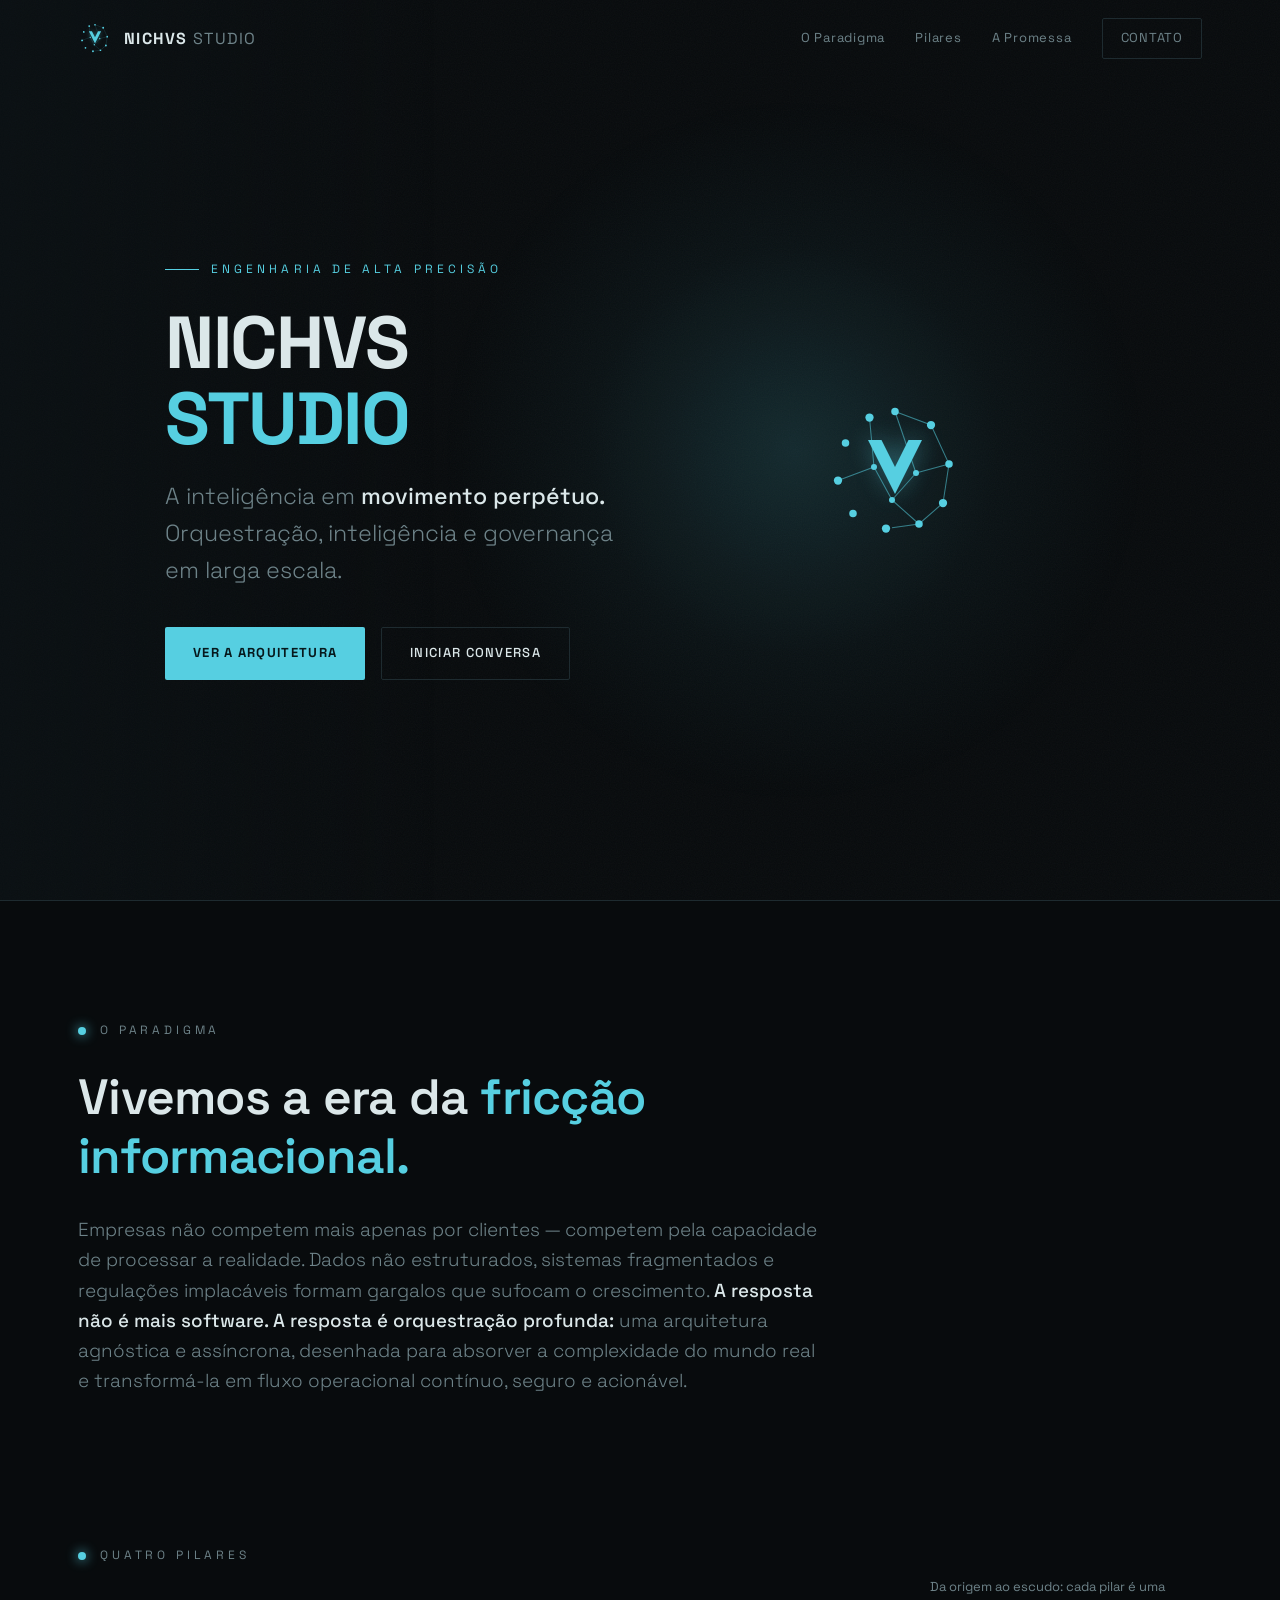
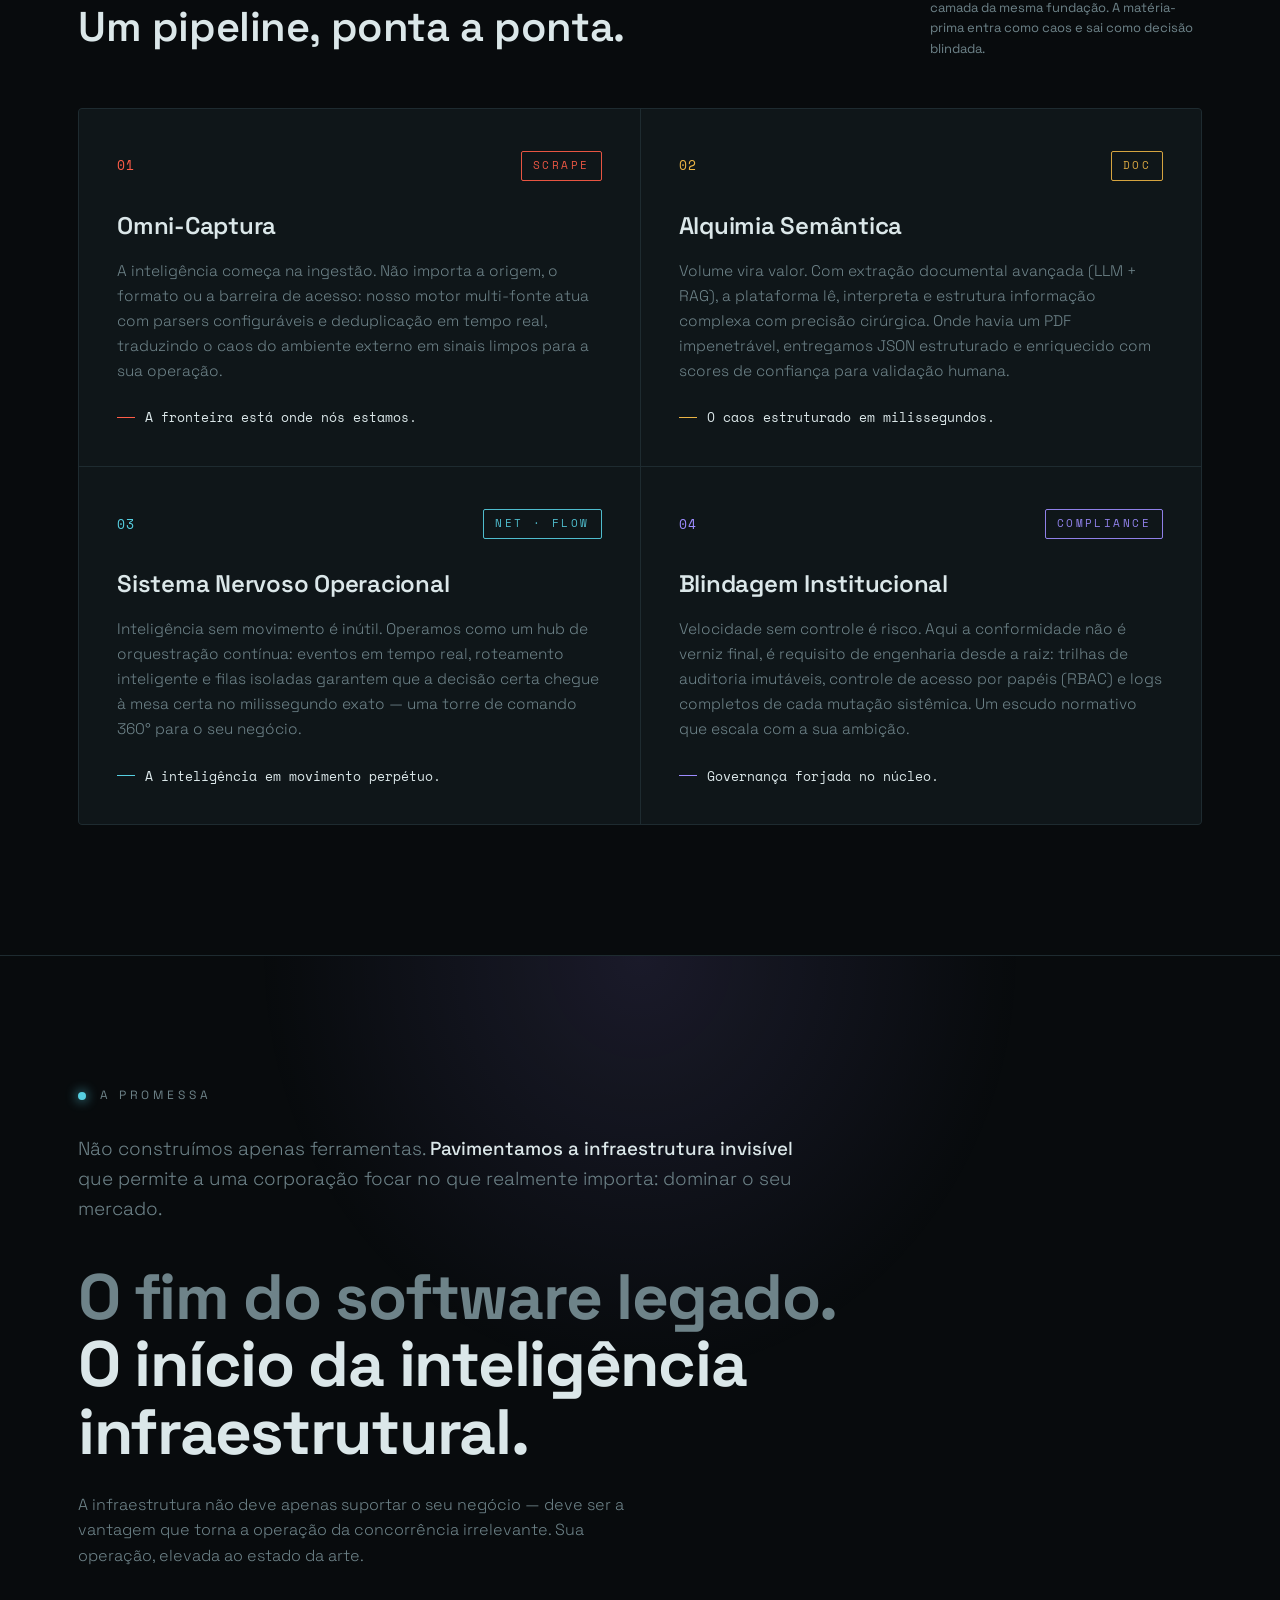
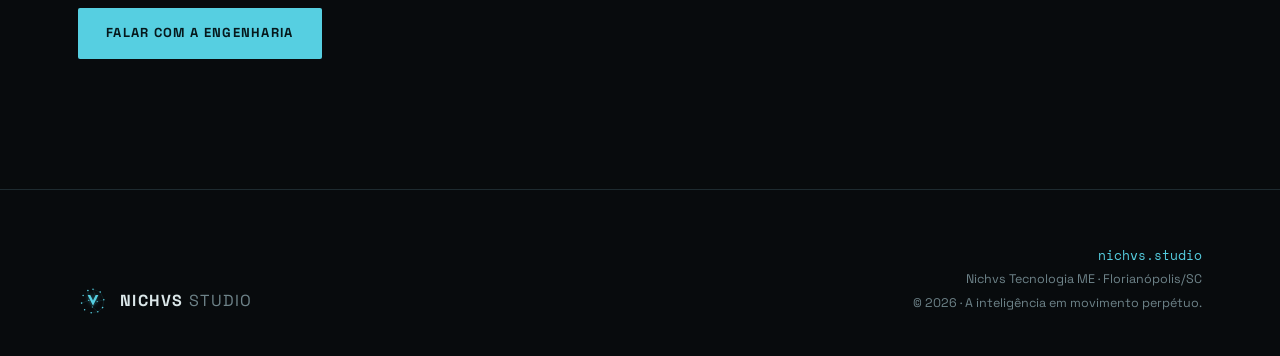
==== commit 90ff5d4b: "Add files via upload" ====
--- a/index.html
+++ b/index.html
@@ -1,1084 +1,423 @@
-<!DOCTYPE html><html lang="pt-BR"><head>
-<meta charset="UTF-8">
-<meta name="viewport" content="width=device-width, initial-scale=1.0">
-<title>Nichvs Tech — Da ideia aos palcos</title>
-<meta name="description" content="CulturaFlow — Automação inteligente para artistas e gestores culturais brasileiros. Radar de editais, IA, pipeline, cofre de documentos e muito mais.">
+<!DOCTYPE html>
+<html lang="pt-BR">
+<head>
+<meta charset="UTF-8" />
+<meta name="viewport" content="width=device-width, initial-scale=1.0" />
+<title>NICHVS STUDIO — A inteligência em movimento perpétuo</title>
+<meta name="description" content="NICHVS STUDIO — Engenharia de alta precisão. Orquestração, inteligência e governança em larga escala. Captura, estrutura, orquestra e blinda o fluxo da sua operação." />
+<link rel="preconnect" href="https://fonts.googleapis.com" />
+<link rel="preconnect" href="https://fonts.gstatic.com" crossorigin />
+<link href="https://fonts.googleapis.com/css2?family=Space+Grotesk:wght@300;400;500;600;700&family=Space+Mono:wght@400;700&display=swap" rel="stylesheet" />
 <style>
-*,*::before,*::after{box-sizing:border-box;margin:0;padding:0;}
-:root{
-  --bg:#06080D;--s1:#0A0E15;--s2:#0D1220;--s3:#080C13;
-  --border:#1E2A3A;--border2:#162030;--border3:#0F1A28;
-  --gold:#C8960A;--gold2:#E8A820;--gold3:#F5C840;--gold4:#FDD86A;
-  --ink:#F0E8D8;--ink2:#C8D0E0;--ink3:#8898B8;--muted:#6070A0;--dim:#2A3545;
-  --violet:#5B4FD6;--violet2:#7C3AED;--violet3:#9B8FE8;
-  --teal:#00C6AE;--teal2:#00B4D8;
-  --green:#00A878;--green2:#10D060;
-  --orange:#C85A10;--red:#E05050;
-  --radius:14px;
-}
-html{scroll-behavior:smooth;}
-body{background:var(--bg);color:var(--ink);font-family:-apple-system,BlinkMacSystemFont,'Segoe UI',sans-serif;overflow-x:hidden;-webkit-font-smoothing:antialiased;}
-a{color:inherit;text-decoration:none;}
-button{font-family:inherit;cursor:pointer;}
-::-webkit-scrollbar{width:4px;}
-::-webkit-scrollbar-track{background:var(--bg);}
-::-webkit-scrollbar-thumb{background:var(--border);border-radius:2px;}
-
-/* ─── NOISE OVERLAY ─── */
-body::before{content:'';position:fixed;inset:0;pointer-events:none;z-index:0;
-  background-image:url("data:image/svg+xml,%3Csvg viewBox='0 0 256 256' xmlns='http://www.w3.org/2000/svg'%3E%3Cfilter id='n'%3E%3CfeTurbulence type='fractalNoise' baseFrequency='0.9' numOctaves='4' stitchTiles='stitch'/%3E%3C/filter%3E%3Crect width='100%25' height='100%25' filter='url(%23n)' opacity='0.03'/%3E%3C/svg%3E");
-  opacity:0.4;}
-
-/* ─── NAV ─── */
-nav{position:fixed;top:0;left:0;right:0;z-index:1000;
-  padding:0.9rem 2rem;display:flex;align-items:center;gap:0.8rem;
-  background:rgba(6,8,13,0.88);backdrop-filter:blur(20px);-webkit-backdrop-filter:blur(20px);
-  border-bottom:1px solid var(--border3);}
-.nav-logo{display:flex;align-items:center;gap:0.55rem;font-weight:800;font-size:0.9rem;letter-spacing:-0.01em;}
-.nav-mark{width:30px;height:30px;background:linear-gradient(135deg,var(--gold),var(--gold2));
-  border-radius:8px;display:flex;align-items:center;justify-content:center;
-  font-family:Georgia,serif;font-weight:900;font-size:0.95rem;color:#06080D;flex-shrink:0;}
-.nav-sep{width:1px;height:18px;background:var(--border);margin:0 0.4rem;}
-.nav-sub{font-family:'Menlo',Monaco,monospace;font-size:0.6rem;color:var(--muted);font-weight:400;}
-.nav-links{display:flex;gap:0.15rem;margin-left:1.2rem;}
-.nav-link{padding:0.38rem 0.75rem;border-radius:8px;font-size:0.8rem;color:var(--muted);transition:all 0.15s;font-weight:500;}
-.nav-link:hover,.nav-link.active{color:var(--ink);background:rgba(255,255,255,0.05);}
-.nav-right{margin-left:auto;display:flex;align-items:center;gap:0.8rem;}
-.nav-badge{font-family:Menlo,Monaco,monospace;font-size:0.58rem;color:var(--green);
-  background:rgba(0,168,120,0.1);border:1px solid rgba(0,168,120,0.2);
-  padding:0.18rem 0.55rem;border-radius:20px;display:flex;align-items:center;gap:0.35rem;}
-.dot-live{width:5px;height:5px;border-radius:50%;background:var(--green);animation:blink 2s infinite;}
-@keyframes blink{0%,100%{opacity:1}50%{opacity:0.3}}
-.nav-cta{background:linear-gradient(135deg,var(--gold),var(--gold2));
-  border:none;border-radius:9px;padding:0.48rem 1.1rem;font-weight:700;font-size:0.8rem;color:#06080D;
-  transition:all 0.2s;white-space:nowrap;}
-.nav-cta:hover{transform:translateY(-1px);box-shadow:0 6px 20px rgba(200,150,10,0.35);}
-
-/* ─── HERO ─── */
-.hero{min-height:100vh;display:flex;align-items:center;padding-top:72px;position:relative;overflow:hidden;}
-.hero-bg{position:absolute;inset:0;pointer-events:none;
-  background:
-    radial-gradient(ellipse 70% 55% at 55% -5%,rgba(91,79,214,0.12) 0%,transparent 60%),
-    radial-gradient(ellipse 50% 40% at 85% 60%,rgba(200,150,10,0.07) 0%,transparent 55%),
-    radial-gradient(ellipse 40% 30% at 10% 80%,rgba(0,198,174,0.05) 0%,transparent 50%);}
-.hero-grid{display:grid;grid-template-columns:1fr 460px;gap:5rem;align-items:center;position:relative;z-index:1;}
-.eyebrow{display:inline-flex;align-items:center;gap:0.5rem;
-  font-family:Menlo,Monaco,monospace;font-size:0.62rem;color:var(--gold2);
-  background:rgba(200,150,10,0.07);border:1px solid rgba(200,150,10,0.18);
-  padding:0.28rem 0.75rem;border-radius:20px;margin-bottom:1.6rem;}
-h1{font-family:Georgia,serif;font-size:clamp(2.8rem,4.5vw,4.2rem);font-weight:900;
-  line-height:1.04;letter-spacing:-0.04em;margin-bottom:1.3rem;}
-h1 em{font-style:italic;font-weight:300;color:var(--gold2);}
-h1 strong{background:linear-gradient(135deg,var(--gold),var(--gold2),var(--gold3));
-  -webkit-background-clip:text;-webkit-text-fill-color:transparent;background-clip:text;}
-.hero-sub{font-size:0.97rem;color:var(--ink2);line-height:1.8;margin-bottom:2.2rem;max-width:480px;}
-.hero-sub b{color:var(--gold3);font-weight:700;}
-.hero-btns{display:flex;gap:0.7rem;flex-wrap:wrap;margin-bottom:2.8rem;}
-.btn-primary{padding:0.82rem 1.9rem;border-radius:11px;font-weight:700;font-size:0.85rem;
-  border:none;background:linear-gradient(135deg,var(--gold),var(--gold2));color:#06080D;
-  transition:all 0.2s;display:inline-flex;align-items:center;gap:0.45rem;}
-.btn-primary:hover{transform:translateY(-2px);box-shadow:0 10px 35px rgba(200,150,10,0.3);}
-.btn-ghost{padding:0.78rem 1.7rem;border-radius:11px;font-weight:600;font-size:0.82rem;
-  border:1px solid var(--border);color:var(--ink2);background:transparent;
-  transition:all 0.2s;display:inline-flex;align-items:center;gap:0.4rem;}
-.btn-ghost:hover{border-color:var(--gold);color:var(--gold);}
-
-/* hero metrics bar */
-.hero-metrics{display:flex;gap:2.5rem;padding-top:2rem;border-top:1px solid var(--border2);}
-.hm{display:flex;flex-direction:column;gap:0.1rem;}
-.hm-val{font-family:Georgia,serif;font-size:1.9rem;font-weight:900;
-  background:linear-gradient(135deg,var(--gold2),var(--gold3));
-  -webkit-background-clip:text;-webkit-text-fill-color:transparent;background-clip:text;
-  letter-spacing:-0.03em;}
-.hm-lbl{font-family:Menlo,Monaco,monospace;font-size:0.56rem;color:var(--muted);letter-spacing:0.05em;}
-.hm-sub{font-family:Menlo,Monaco,monospace;font-size:0.54rem;color:var(--green);}
-
-/* hero visual */
-.hero-visual{position:relative;display:flex;align-items:center;justify-content:center;}
-.vis-glow{position:absolute;width:340px;height:340px;border-radius:50%;
-  background:radial-gradient(circle,rgba(91,79,214,0.18) 0%,rgba(200,150,10,0.08) 50%,transparent 70%);}
-.pyramid-svg{width:300px;height:300px;animation:float 5s ease-in-out infinite;filter:drop-shadow(0 20px 60px rgba(91,79,214,0.25));}
-@keyframes float{0%,100%{transform:translateY(0)}50%{transform:translateY(-10px)}}
-.float-card{position:absolute;background:rgba(10,14,21,0.92);border:1px solid var(--border);
-  border-radius:11px;padding:0.7rem 0.9rem;backdrop-filter:blur(12px);}
-.float-card:first-of-type{top:6%;left:-8%;animation:float 4s ease-in-out infinite;}
-.float-card:last-of-type{bottom:10%;right:-8%;animation:float 4s ease-in-out infinite 1.8s;}
-.fc-val{font-family:Georgia,serif;font-weight:700;font-size:0.9rem;color:var(--gold2);}
-.fc-lbl{font-family:Menlo,Monaco,monospace;font-size:0.5rem;color:var(--muted);}
-.fc-tag{font-family:Menlo,Monaco,monospace;font-size:0.48rem;
-  display:inline-block;margin-top:0.2rem;padding:0.1rem 0.35rem;border-radius:3px;}
-.fc-tag.ok{background:rgba(0,168,120,0.12);color:var(--green);border:1px solid rgba(0,168,120,0.2);}
-.fc-tag.ai{background:rgba(91,79,214,0.12);color:var(--violet3);border:1px solid rgba(91,79,214,0.2);}
-
-/* ─── TICKER ─── */
-.ticker{background:var(--s1);border-top:1px solid var(--border2);border-bottom:1px solid var(--border2);padding:0.85rem 0;overflow:hidden;position:relative;z-index:1;}
-.ticker-inner{display:flex;gap:2.5rem;animation:ticker 32s linear infinite;width:max-content;}
-.ticker-inner:hover{animation-play-state:paused;}
-.ti{font-family:Menlo,Monaco,monospace;font-size:0.7rem;color:var(--muted);white-space:nowrap;display:flex;align-items:center;gap:0.4rem;}
-.ti b{color:var(--gold2);}
-.ti-sep{color:var(--dim);}
-@keyframes ticker{from{transform:translateX(0)}to{transform:translateX(-50%)}}
-
-/* ─── SHARED ─── */
-.container{max-width:1140px;margin:0 auto;padding:0 2rem;}
-section{position:relative;z-index:1;}
-.section-lbl{font-family:Menlo,Monaco,monospace;font-size:0.58rem;color:var(--gold);
-  letter-spacing:0.2em;text-transform:uppercase;margin-bottom:0.7rem;}
-.section-h2{font-family:Georgia,serif;font-size:clamp(1.9rem,3vw,2.6rem);font-weight:900;
-  letter-spacing:-0.03em;line-height:1.1;}
-.section-sub{font-size:0.92rem;color:var(--ink2);line-height:1.75;margin-top:0.8rem;}
-
-/* ─── PROBLEM ─── */
-.problem{padding:8rem 0 6rem;}
-.stat-giant{font-family:Georgia,serif;font-size:clamp(6rem,12vw,9rem);font-weight:900;
-  letter-spacing:-0.05em;line-height:1;
-  background:linear-gradient(135deg,var(--gold),var(--gold2),var(--gold3));
-  -webkit-background-clip:text;-webkit-text-fill-color:transparent;background-clip:text;}
-.pain-cards{display:flex;flex-direction:column;gap:0.7rem;}
-.pain-card{background:var(--s1);border:1px solid var(--border2);border-radius:12px;
-  padding:1.1rem 1.2rem;border-left:2px solid transparent;transition:all 0.25s;cursor:default;}
-.pain-card:hover{transform:translateX(4px);background:var(--s2);}
-.pain-card.p1{border-left-color:var(--red);}
-.pain-card.p2{border-left-color:var(--orange);}
-.pain-card.p3{border-left-color:var(--gold);}
-.pain-lbl{font-family:Menlo,Monaco,monospace;font-size:0.55rem;margin-bottom:0.3rem;font-weight:700;}
-.pain-title{font-weight:700;font-size:0.87rem;margin-bottom:0.2rem;}
-.pain-desc{font-size:0.78rem;color:var(--ink2);line-height:1.55;}
-
-/* ─── MODULES / PRODUTO ─── */
-.modules{padding:6rem 0 8rem;}
-.modules-header{display:flex;justify-content:space-between;align-items:flex-end;margin-bottom:3rem;gap:2rem;flex-wrap:wrap;}
-.mod-filter{display:flex;gap:0.4rem;flex-wrap:wrap;}
-.filter-btn{font-family:Menlo,Monaco,monospace;font-size:0.6rem;padding:0.3rem 0.7rem;
-  border-radius:6px;border:1px solid var(--border);color:var(--muted);background:transparent;
-  cursor:pointer;transition:all 0.15s;}
-.filter-btn.active,.filter-btn:hover{border-color:var(--gold);color:var(--gold);background:rgba(200,150,10,0.07);}
-
-.modules-grid{display:grid;grid-template-columns:repeat(3,1fr);gap:1px;
-  background:var(--border2);border:1px solid var(--border2);border-radius:16px;overflow:hidden;}
-.mod{background:var(--s1);padding:1.6rem;transition:all 0.22s;position:relative;cursor:default;}
-.mod:hover{background:var(--s2);}
-.mod-bar{position:absolute;top:0;left:0;right:0;height:2px;background:var(--mc,var(--gold));
-  opacity:0;transition:opacity 0.22s;transform-origin:left;transform:scaleX(0);transition:opacity 0.22s,transform 0.4s;}
-.mod:hover .mod-bar{opacity:1;transform:scaleX(1);}
-.mod-icon{font-size:1.4rem;margin-bottom:0.75rem;display:block;}
-.mod-name{font-family:Georgia,serif;font-weight:700;font-size:0.93rem;margin-bottom:0.3rem;}
-.mod-desc{font-size:0.78rem;color:var(--ink2);line-height:1.6;margin-bottom:0.7rem;}
-.mod-detail{font-family:Menlo,Monaco,monospace;font-size:0.62rem;color:var(--muted);margin-bottom:0.6rem;display:none;}
-.mod:hover .mod-detail{display:block;}
-.tag{font-family:Menlo,Monaco,monospace;font-size:0.5rem;padding:0.12rem 0.4rem;
-  border-radius:4px;display:inline-block;}
-.tag-live{background:rgba(0,168,120,0.1);color:var(--green);border:1px solid rgba(0,168,120,0.2);}
-.tag-new{background:rgba(0,180,216,0.1);color:var(--teal2);border:1px solid rgba(0,180,216,0.2);}
-.tag-ai{background:rgba(91,79,214,0.1);color:var(--violet3);border:1px solid rgba(91,79,214,0.2);}
-.tag-soon{background:transparent;color:var(--muted);border:1px solid var(--border);}
-
-/* ─── STACK TÉCNICA ─── */
-.stack-section{padding:5rem 0;background:var(--s1);border-top:1px solid var(--border2);border-bottom:1px solid var(--border2);}
-.stack-grid{display:grid;grid-template-columns:repeat(6,1fr);gap:1px;
-  background:var(--border2);border:1px solid var(--border2);border-radius:14px;overflow:hidden;margin-top:2.5rem;}
-.stack-item{background:var(--bg);padding:1.2rem 1rem;text-align:center;transition:background 0.2s;}
-.stack-item:hover{background:var(--s2);}
-.stack-icon{font-size:1.5rem;margin-bottom:0.5rem;}
-.stack-name{font-family:Menlo,Monaco,monospace;font-size:0.6rem;color:var(--ink);font-weight:700;margin-bottom:0.2rem;}
-.stack-role{font-family:Menlo,Monaco,monospace;font-size:0.52rem;color:var(--muted);}
-
-/* ─── NÚMEROS ─── */
-.numbers{padding:6rem 0;}
-.numbers-header{text-align:center;margin-bottom:4rem;}
-.big-numbers{display:grid;grid-template-columns:repeat(4,1fr);gap:0;
-  background:var(--border2);border:1px solid var(--border2);border-radius:16px;overflow:hidden;margin-bottom:3rem;}
-.num-cell{background:var(--s1);padding:2rem 1.5rem;transition:background 0.2s;position:relative;}
-.num-cell:hover{background:var(--s2);}
-.num-cell::after{content:'';position:absolute;right:0;top:20%;bottom:20%;width:1px;background:var(--border2);}
-.num-cell:last-child::after{display:none;}
-.num-val{font-family:Georgia,serif;font-size:2.4rem;font-weight:900;letter-spacing:-0.04em;
-  background:linear-gradient(135deg,var(--gold2),var(--gold3));
-  -webkit-background-clip:text;-webkit-text-fill-color:transparent;background-clip:text;}
-.num-lbl{font-family:Menlo,Monaco,monospace;font-size:0.57rem;color:var(--muted);margin-top:0.25rem;}
-.num-sub{font-family:Menlo,Monaco,monospace;font-size:0.54rem;color:var(--green);margin-top:0.3rem;}
-
-/* counters animation */
-.num-val[data-target]{opacity:0;transform:translateY(8px);transition:opacity 0.5s,transform 0.5s;}
-.num-val[data-target].counted{opacity:1;transform:none;}
-
-/* secondary numbers grid */
-.sec-grid{display:grid;grid-template-columns:repeat(3,1fr);gap:1.2rem;margin-bottom:3rem;}
-.sec-card{background:var(--s1);border:1px solid var(--border2);border-radius:12px;padding:1.4rem;
-  transition:all 0.2s;}
-.sec-card:hover{border-color:var(--border);background:var(--s2);}
-.sec-label{font-family:Menlo,Monaco,monospace;font-size:0.57rem;color:var(--muted);margin-bottom:0.6rem;
-  text-transform:uppercase;letter-spacing:0.1em;}
-.sec-val{font-family:Georgia,serif;font-size:1.5rem;font-weight:900;color:var(--gold2);letter-spacing:-0.03em;margin-bottom:0.25rem;}
-.sec-desc{font-size:0.76rem;color:var(--ink2);line-height:1.5;}
-
-/* valuation bar */
-.val-section{background:var(--s1);border:1px solid var(--border2);border-radius:14px;padding:2rem;margin-bottom:3rem;}
-.val-methods{display:flex;flex-direction:column;gap:0.9rem;margin-top:1.5rem;}
-.val-row{display:grid;grid-template-columns:160px 1fr 120px;align-items:center;gap:1rem;}
-.val-name{font-family:Menlo,Monaco,monospace;font-size:0.62rem;color:var(--ink2);}
-.val-bar-wrap{background:var(--bg);border-radius:4px;height:6px;overflow:hidden;}
-.val-bar{height:100%;border-radius:4px;background:linear-gradient(90deg,var(--violet),var(--gold));
-  width:0;transition:width 1.2s cubic-bezier(0.4,0,0.2,1);}
-.val-range{font-family:Menlo,Monaco,monospace;font-size:0.58rem;color:var(--gold2);text-align:right;}
-
-/* protection badges */
-.protection-row{display:flex;gap:0.6rem;flex-wrap:wrap;margin-top:1.5rem;}
-.badge{font-family:Menlo,Monaco,monospace;font-size:0.6rem;padding:0.28rem 0.65rem;
-  border-radius:6px;border:1px solid;display:inline-flex;align-items:center;gap:0.35rem;}
-.badge-gold{color:var(--gold);border-color:rgba(200,150,10,0.3);background:rgba(200,150,10,0.07);}
-.badge-violet{color:var(--violet3);border-color:rgba(91,79,214,0.3);background:rgba(91,79,214,0.07);}
-.badge-green{color:var(--green);border-color:rgba(0,168,120,0.3);background:rgba(0,168,120,0.07);}
-
-/* ─── PIPELINE VISUAL ─── */
-.pipeline{padding:6rem 0;background:var(--s3);}
-.pipeline-steps{display:flex;align-items:stretch;gap:0;margin-top:3rem;
-  border:1px solid var(--border2);border-radius:14px;overflow:hidden;}
-.step{flex:1;padding:1.5rem 1.2rem;background:var(--s1);border-right:1px solid var(--border2);
-  position:relative;transition:all 0.22s;cursor:default;}
-.step:last-child{border-right:none;}
-.step:hover{background:var(--s2);}
-.step-num{font-family:Menlo,Monaco,monospace;font-size:0.55rem;color:var(--muted);margin-bottom:0.6rem;}
-.step-icon{font-size:1.2rem;margin-bottom:0.5rem;display:block;}
-.step-name{font-family:Georgia,serif;font-size:0.88rem;font-weight:700;margin-bottom:0.3rem;}
-.step-desc{font-size:0.73rem;color:var(--ink2);line-height:1.5;}
-.step-arrow{position:absolute;right:-8px;top:50%;transform:translateY(-50%);
-  width:16px;height:16px;background:var(--border2);clip-path:polygon(0 0,100% 50%,0 100%);z-index:2;}
-
-/* ─── PRICING ─── */
-.pricing{padding:7rem 0;}
-.pricing-grid{display:grid;grid-template-columns:repeat(3,1fr);gap:1.2rem;margin-top:3rem;}
-.plan{background:var(--s1);border:1px solid var(--border2);border-radius:16px;
-  padding:2rem;transition:all 0.25s;position:relative;overflow:hidden;}
-.plan:hover{border-color:var(--border);transform:translateY(-4px);}
-.plan.featured{border-color:rgba(91,79,214,0.4);background:rgba(91,79,214,0.06);}
-.plan.featured::before{content:'MAIS POPULAR';position:absolute;top:1rem;right:1rem;
-  font-family:Menlo,Monaco,monospace;font-size:0.5rem;color:var(--violet3);
-  background:rgba(91,79,214,0.15);border:1px solid rgba(91,79,214,0.3);
-  padding:0.18rem 0.45rem;border-radius:4px;}
-.plan-name{font-family:Menlo,Monaco,monospace;font-size:0.65rem;color:var(--muted);
-  text-transform:uppercase;letter-spacing:0.15em;margin-bottom:0.7rem;}
-.plan-price{font-family:Georgia,serif;font-size:2.5rem;font-weight:900;letter-spacing:-0.04em;
-  color:var(--gold2);margin-bottom:0.2rem;}
-.plan-price span{font-size:1rem;color:var(--muted);font-weight:400;}
-.plan-desc{font-size:0.78rem;color:var(--ink2);margin-bottom:1.5rem;line-height:1.5;}
-.plan-features{list-style:none;display:flex;flex-direction:column;gap:0.55rem;margin-bottom:1.8rem;}
-.plan-features li{font-size:0.78rem;color:var(--ink2);display:flex;align-items:flex-start;gap:0.5rem;}
-.plan-features li::before{content:'✓';color:var(--green);font-size:0.7rem;margin-top:0.05rem;flex-shrink:0;}
-.plan-features li.muted::before{content:'—';color:var(--muted);}
-.plan-features li.muted{color:var(--muted);}
-.plan-btn{width:100%;padding:0.75rem;border-radius:10px;font-weight:700;font-size:0.82rem;
-  border:1px solid var(--border);color:var(--ink2);background:transparent;transition:all 0.2s;cursor:pointer;}
-.plan.featured .plan-btn{background:linear-gradient(135deg,var(--violet),var(--violet2));
-  color:white;border-color:transparent;}
-.plan-btn:hover{border-color:var(--gold);color:var(--gold);}
-.plan.featured .plan-btn:hover{transform:translateY(-1px);box-shadow:0 6px 20px rgba(91,79,214,0.3);}
-
-/* ─── CTA ─── */
-.cta-section{padding:9rem 0;text-align:center;position:relative;overflow:hidden;}
-.cta-bg{position:absolute;inset:0;pointer-events:none;
-  background:radial-gradient(ellipse 65% 55% at 50% 50%,rgba(91,79,214,0.1) 0%,rgba(200,150,10,0.06) 40%,transparent 70%);}
-.cta-section h2{font-family:Georgia,serif;font-size:clamp(2.2rem,4.5vw,3.4rem);font-weight:900;
-  letter-spacing:-0.04em;margin-bottom:1rem;line-height:1.08;}
-.cta-section h2 em{font-style:italic;font-weight:300;color:var(--gold2);}
-.cta-section p{font-size:0.95rem;color:var(--ink2);margin-bottom:2.8rem;
-  max-width:460px;margin-left:auto;margin-right:auto;line-height:1.8;}
-.cta-btns{display:flex;gap:0.8rem;justify-content:center;flex-wrap:wrap;}
-.cta-note{font-family:Menlo,Monaco,monospace;font-size:0.58rem;color:var(--muted);margin-top:1.5rem;line-height:1.8;}
-.cta-note a{color:var(--gold2);}
-
-/* ─── FOOTER ─── */
-footer{background:var(--s1);border-top:1px solid var(--border2);padding:3rem 0 2rem;}
-.footer-grid{display:grid;grid-template-columns:1fr auto 1fr;align-items:start;gap:3rem;margin-bottom:2.5rem;}
-.footer-brand-name{display:flex;align-items:center;gap:0.55rem;font-weight:800;font-size:0.9rem;margin-bottom:0.5rem;}
-.footer-meta{font-family:Menlo,Monaco,monospace;font-size:0.58rem;color:var(--muted);line-height:2;}
-.footer-tagline{font-family:Georgia,serif;font-style:italic;color:var(--gold2);font-size:0.95rem;text-align:center;margin-top:0.3rem;}
-.footer-links-col{display:flex;flex-direction:column;gap:0.4rem;align-items:flex-end;}
-.footer-link{font-family:Menlo,Monaco,monospace;font-size:0.6rem;color:var(--muted);transition:color 0.15s;}
-.footer-link:hover{color:var(--gold2);}
-.footer-bottom{border-top:1px solid var(--border2);padding-top:1.5rem;
-  display:flex;justify-content:space-between;align-items:center;flex-wrap:wrap;gap:0.7rem;}
-.footer-copy{font-family:Menlo,Monaco,monospace;font-size:0.57rem;color:var(--dim);}
-.footer-holding{font-family:Menlo,Monaco,monospace;font-size:0.57rem;color:var(--muted);}
-
-/* ─── REVEAL ─── */
-.reveal{opacity:0;transform:translateY(24px);transition:opacity 0.65s ease,transform 0.65s ease;}
-.reveal.on{opacity:1;transform:none;}
-.d1{transition-delay:0.08s}.d2{transition-delay:0.16s}.d3{transition-delay:0.24s}.d4{transition-delay:0.32s}
-
-/* ─── RESPONSIVE ─── */
-@media(max-width:900px){
-  .hero-grid{grid-template-columns:1fr;}
-  .hero-visual{display:none;}
-  .modules-grid{grid-template-columns:1fr 1fr;}
-  .big-numbers{grid-template-columns:1fr 1fr;}
-  .num-cell:nth-child(2)::after{display:none;}
-  .pricing-grid{grid-template-columns:1fr;}
-  .pipeline-steps{flex-direction:column;}
-  .step{border-right:none;border-bottom:1px solid var(--border2);}
-  .step:last-child{border-bottom:none;}
-  .step-arrow{display:none;}
-  .footer-grid{grid-template-columns:1fr;gap:2rem;}
-  .footer-links-col{align-items:flex-start;}
-  .stack-grid{grid-template-columns:repeat(3,1fr);}
-  .nav-links{display:none;}
-  .sec-grid{grid-template-columns:1fr;}
-  .val-row{grid-template-columns:120px 1fr 90px;}
-}
-@media(max-width:540px){
-  .modules-grid{grid-template-columns:1fr;}
-  .big-numbers{grid-template-columns:1fr 1fr;}
-  .hero-metrics{gap:1.5rem;}
-  .hm-val{font-size:1.5rem;}
-  .stack-grid{grid-template-columns:repeat(3,1fr);}
-}
+  :root{
+    --void:#080B0D;
+    --void-2:#0B1013;
+    --surface:#0F1619;
+    --surface-2:#131D21;
+    --line:#1E2B30;
+    --text:#DBE7E9;
+    --muted:#6E8389;
+    --brand:#56CFE1;        /* ciano de marca / Net */
+    --scrape:#FF5D48;       /* pilar 01 */
+    --doc:#EBB445;          /* pilar 02 */
+    --net:#56CFE1;          /* pilar 03 (núcleo) */
+    --compliance:#9D8CFF;   /* pilar 04 */
+    --maxw:1180px;
+  }
+
+  *{box-sizing:border-box;margin:0;padding:0}
+  html{scroll-behavior:smooth;-webkit-text-size-adjust:100%}
+  body{
+    background:var(--void);
+    color:var(--text);
+    font-family:"Space Grotesk",system-ui,-apple-system,sans-serif;
+    line-height:1.6;
+    font-weight:400;
+    overflow-x:hidden;
+    -webkit-font-smoothing:antialiased;
+  }
+  /* fine grain noise overlay */
+  body::before{
+    content:"";position:fixed;inset:0;z-index:0;pointer-events:none;opacity:.04;
+    background-image:url("data:image/svg+xml,%3Csvg xmlns='http://www.w3.org/2000/svg' width='160' height='160'%3E%3Cfilter id='n'%3E%3CfeTurbulence type='fractalNoise' baseFrequency='0.85' numOctaves='2'/%3E%3C/filter%3E%3Crect width='100%25' height='100%25' filter='url(%23n)'/%3E%3C/svg%3E");
+  }
+  .wrap{max-width:var(--maxw);margin:0 auto;padding:0 28px;position:relative;z-index:1}
+  a{color:inherit;text-decoration:none}
+  .mono{font-family:"Space Mono",ui-monospace,monospace}
+
+  /* ---------- HEADER ---------- */
+  header{
+    position:fixed;top:0;left:0;right:0;z-index:50;
+    transition:background .35s ease,border-color .35s ease,padding .35s ease;
+    border-bottom:1px solid transparent;padding:18px 0;
+  }
+  header.scrolled{
+    background:rgba(8,11,13,.78);
+    -webkit-backdrop-filter:blur(14px);backdrop-filter:blur(14px);
+    border-bottom:1px solid var(--line);padding:12px 0;
+  }
+  .nav{display:flex;align-items:center;justify-content:space-between;gap:24px}
+  .brand{display:flex;align-items:center;gap:12px;font-weight:600;letter-spacing:.08em}
+  .brand svg{width:34px;height:34px;display:block}
+  .brand b{font-weight:700}
+  .brand .dim{color:var(--muted);font-weight:400}
+  .nav-links{display:flex;gap:30px;align-items:center}
+  .nav-links a{color:var(--muted);font-size:13px;letter-spacing:.06em;transition:color .2s}
+  .nav-links a:hover{color:var(--text)}
+  .nav-cta{
+    border:1px solid var(--line);color:var(--text);padding:9px 18px;border-radius:2px;
+    font-size:12px;letter-spacing:.12em;text-transform:uppercase;transition:all .25s;
+  }
+  .nav-cta:hover{border-color:var(--brand);color:var(--brand);box-shadow:0 0 0 1px var(--brand) inset}
+  @media(max-width:760px){.nav-links a:not(.nav-cta){display:none}}
+
+  /* ---------- HERO ---------- */
+  .hero{position:relative;min-height:100vh;display:flex;align-items:center;overflow:hidden}
+  .hero-glow{
+    position:absolute;top:50%;left:62%;transform:translate(-50%,-50%);
+    width:760px;height:760px;max-width:120vw;border-radius:50%;
+    background:radial-gradient(circle, rgba(86,207,225,.16) 0%, rgba(86,207,225,.04) 38%, transparent 66%);
+    pointer-events:none;z-index:0;
+  }
+  .hero-strip{
+    position:absolute;top:0;left:0;bottom:0;width:34%;z-index:0;pointer-events:none;
+    background:linear-gradient(90deg, rgba(13,22,26,.9), rgba(8,11,13,0));
+    mix-blend-mode:screen;opacity:.5;
+  }
+  .hero-inner{
+    display:grid;grid-template-columns:1.05fr .95fr;gap:48px;align-items:center;
+    width:100%;padding:120px 0 80px;
+  }
+  .eyebrow{
+    font-size:12px;letter-spacing:.34em;text-transform:uppercase;color:var(--brand);
+    display:flex;align-items:center;gap:12px;margin-bottom:26px;
+  }
+  .eyebrow::before{content:"";width:34px;height:1px;background:var(--brand);display:inline-block}
+  h1{
+    font-size:clamp(2.6rem,6.2vw,4.6rem);line-height:1.02;font-weight:700;
+    letter-spacing:-.02em;margin-bottom:8px;
+  }
+  h1 .accent{color:var(--brand)}
+  .hero-tag{
+    font-size:clamp(1.05rem,2.3vw,1.45rem);color:var(--muted);font-weight:300;
+    max-width:30ch;margin-top:22px;
+  }
+  .hero-tag b{color:var(--text);font-weight:500}
+  .hero-actions{display:flex;gap:16px;flex-wrap:wrap;margin-top:38px}
+  .btn{
+    display:inline-flex;align-items:center;gap:10px;padding:15px 28px;border-radius:2px;
+    font-size:13px;letter-spacing:.1em;text-transform:uppercase;font-weight:500;transition:all .25s;
+  }
+  .btn-primary{background:var(--brand);color:#06181C;font-weight:700}
+  .btn-primary:hover{background:#7BDDEC;transform:translateY(-2px);box-shadow:0 10px 30px -10px rgba(86,207,225,.5)}
+  .btn-ghost{border:1px solid var(--line);color:var(--text)}
+  .btn-ghost:hover{border-color:var(--brand);color:var(--brand)}
+
+  .hero-mark{display:flex;justify-content:center;align-items:center;position:relative}
+  .hero-mark svg{width:min(440px,82vw);height:auto;overflow:visible}
+
+  @media(max-width:880px){
+    .hero-inner{grid-template-columns:1fr;gap:8px;padding:140px 0 70px;text-align:left}
+    .hero-mark{order:-1;margin-bottom:18px}
+    .hero-mark svg{width:min(280px,60vw)}
+    .hero-strip{display:none}
+  }
+
+  /* ---------- NETWORK LOGO ---------- */
+  .net-line{stroke:var(--brand);stroke-width:1.4;opacity:.55;fill:none;
+    stroke-dasharray:240;stroke-dashoffset:240;animation:draw 1.4s ease forwards}
+  .net-node{fill:var(--brand)}
+  .net-node.pulse{animation:pulse 3.2s ease-in-out infinite}
+  .net-v{fill:var(--brand);filter:drop-shadow(0 0 16px rgba(86,207,225,.45))}
+  @keyframes draw{to{stroke-dashoffset:0}}
+  @keyframes pulse{0%,100%{opacity:.5;transform:scale(1)}50%{opacity:1;transform:scale(1.5)}}
+  .net-node.pulse{transform-box:fill-box;transform-origin:center}
+
+  /* ---------- SECTIONS ---------- */
+  section{position:relative;z-index:1}
+  .sec-label{
+    font-size:12px;letter-spacing:.32em;text-transform:uppercase;color:var(--muted);
+    display:flex;align-items:center;gap:14px;margin-bottom:28px;
+  }
+  .sec-label::before{content:"";width:8px;height:8px;background:var(--brand);border-radius:50%;
+    box-shadow:0 0 12px var(--brand);flex:none}
+
+  .paradigm{padding:120px 0;border-top:1px solid var(--line)}
+  .paradigm h2{
+    font-size:clamp(1.9rem,4.4vw,3.1rem);font-weight:600;letter-spacing:-.015em;
+    line-height:1.18;max-width:18ch;
+  }
+  .paradigm h2 .q{color:var(--brand)}
+  .paradigm p{
+    margin-top:30px;max-width:62ch;color:var(--muted);font-size:clamp(1rem,1.5vw,1.18rem);font-weight:300;
+  }
+  .paradigm p strong{color:var(--text);font-weight:500}
+
+  /* ---------- PILLARS ---------- */
+  .pillars{padding:30px 0 130px}
+  .pillars-head{display:flex;justify-content:space-between;align-items:flex-end;
+    gap:24px;flex-wrap:wrap;margin-bottom:48px}
+  .pillars-head h2{font-size:clamp(1.7rem,3.6vw,2.6rem);font-weight:600;letter-spacing:-.01em}
+  .pillars-head .note{color:var(--muted);font-size:13px;max-width:34ch}
+  .grid{display:grid;grid-template-columns:1fr 1fr;gap:1px;background:var(--line);
+    border:1px solid var(--line);border-radius:4px;overflow:hidden}
+  @media(max-width:760px){.grid{grid-template-columns:1fr}}
+
+  .card{
+    background:var(--surface);padding:42px 38px 38px;position:relative;
+    transition:background .3s ease,transform .3s ease;overflow:hidden;
+    --c:var(--brand);
+  }
+  .card:hover{background:var(--surface-2)}
+  .card::before{
+    content:"";position:absolute;top:0;left:0;width:100%;height:3px;
+    background:var(--c);transform:scaleX(0);transform-origin:left;transition:transform .4s ease;
+  }
+  .card:hover::before{transform:scaleX(1)}
+  .card-top{display:flex;align-items:center;justify-content:space-between;margin-bottom:26px}
+  .card-num{font-family:"Space Mono",monospace;font-size:13px;color:var(--c);letter-spacing:.1em}
+  .card-sub{
+    font-family:"Space Mono",monospace;font-size:11px;letter-spacing:.22em;text-transform:uppercase;
+    color:var(--c);border:1px solid var(--c);padding:5px 11px;border-radius:2px;opacity:.9;
+  }
+  .card h3{font-size:1.5rem;font-weight:600;letter-spacing:-.01em;margin-bottom:14px}
+  .card p{color:var(--muted);font-size:.96rem;font-weight:300;line-height:1.62}
+  .card .tag{
+    margin-top:24px;font-family:"Space Mono",monospace;font-size:13px;color:var(--text);
+    display:flex;align-items:center;gap:10px;
+  }
+  .card .tag::before{content:"";width:18px;height:1px;background:var(--c);flex:none}
+
+  /* ---------- PROMISE ---------- */
+  .promise{padding:130px 0;border-top:1px solid var(--line);position:relative;overflow:hidden}
+  .promise-glow{position:absolute;left:50%;top:0;transform:translateX(-50%);
+    width:900px;height:500px;max-width:140vw;
+    background:radial-gradient(ellipse at top, rgba(157,140,255,.12), transparent 60%);
+    pointer-events:none}
+  .promise .lead{color:var(--muted);max-width:60ch;font-weight:300;font-size:clamp(1rem,1.5vw,1.18rem)}
+  .promise .lead strong{color:var(--text);font-weight:500}
+  .promise .big{
+    font-size:clamp(2.1rem,5.4vw,4rem);font-weight:700;letter-spacing:-.02em;line-height:1.05;
+    margin:40px 0 26px;max-width:20ch;
+  }
+  .promise .big .l1{color:var(--muted)}
+  .promise .big .l2{color:var(--text)}
+  .promise .sub{color:var(--muted);max-width:56ch;font-weight:300;margin-bottom:40px}
+
+  /* ---------- FOOTER ---------- */
+  footer{border-top:1px solid var(--line);padding:54px 0 40px}
+  .foot{display:flex;justify-content:space-between;align-items:flex-end;gap:30px;flex-wrap:wrap}
+  .foot .brand svg{width:30px;height:30px}
+  .foot-meta{color:var(--muted);font-size:12.5px;line-height:1.9;text-align:right}
+  .foot-meta .mono{color:var(--brand)}
+  @media(max-width:600px){.foot-meta{text-align:left}}
+
+  /* ---------- REVEAL ---------- */
+  .reveal{opacity:0;transform:translateY(26px);transition:opacity .7s ease,transform .7s ease}
+  .reveal.in{opacity:1;transform:none}
+
+  @media(prefers-reduced-motion:reduce){
+    *{animation:none!important;transition:none!important}
+    .reveal{opacity:1;transform:none}
+    .net-line{stroke-dashoffset:0}
+    html{scroll-behavior:auto}
+  }
 </style>
 </head>
 <body>
 
-<!-- NAV -->
-<nav>
-  <div class="nav-logo">
-    <div class="nav-mark">N</div>
-    Nichvs Tech
-    <div class="nav-sep"></div>
-    <span class="nav-sub">holding</span>
+<!-- reusable network logo (symbol) -->
+<svg width="0" height="0" style="position:absolute" aria-hidden="true">
+  <symbol id="logo" viewBox="0 0 200 200">
+    <g class="net-mesh">
+      <path class="net-line" d="M100 22 L148 40 L172 92 L164 144 L132 172 L88 178 L44 158 L24 114 L34 64 L66 30 Z"/>
+      <path class="net-line" d="M100 22 L128 104 M66 30 L72 96 M72 96 L96 140 M128 104 L96 140 M24 114 L72 96 M172 92 L128 104 M132 172 L96 140"/>
+    </g>
+    <g>
+      <circle class="net-node pulse" cx="100" cy="22" r="5"/>
+      <circle class="net-node pulse" cx="148" cy="40" r="5.5" style="animation-delay:.3s"/>
+      <circle class="net-node pulse" cx="172" cy="92" r="5" style="animation-delay:.6s"/>
+      <circle class="net-node pulse" cx="164" cy="144" r="5.5" style="animation-delay:.2s"/>
+      <circle class="net-node pulse" cx="132" cy="172" r="5" style="animation-delay:.9s"/>
+      <circle class="net-node pulse" cx="88" cy="178" r="5.5" style="animation-delay:.5s"/>
+      <circle class="net-node pulse" cx="44" cy="158" r="5" style="animation-delay:1.1s"/>
+      <circle class="net-node pulse" cx="24" cy="114" r="5.5" style="animation-delay:.4s"/>
+      <circle class="net-node pulse" cx="34" cy="64" r="5" style="animation-delay:.8s"/>
+      <circle class="net-node pulse" cx="66" cy="30" r="5.5" style="animation-delay:1.3s"/>
+      <circle class="net-node pulse" cx="72" cy="96" r="4" style="animation-delay:.7s"/>
+      <circle class="net-node pulse" cx="128" cy="104" r="4" style="animation-delay:1s"/>
+      <circle class="net-node pulse" cx="96" cy="140" r="4" style="animation-delay:.15s"/>
+    </g>
+    <path class="net-v" d="M64 60 L100 132 L136 60 L118 60 L100 96 L82 60 Z"/>
+  </symbol>
+</svg>
+
+<header id="head">
+  <div class="wrap nav">
+    <a class="brand" href="#top" aria-label="NICHVS STUDIO">
+      <svg><use href="#logo"/></svg>
+      <span><b>NICHVS</b> <span class="dim">STUDIO</span></span>
+    </a>
+    <nav class="nav-links">
+      <a href="#paradigma">O Paradigma</a>
+      <a href="#pilares">Pilares</a>
+      <a href="#promessa">A Promessa</a>
+      <a class="nav-cta" href="mailto:contato@nichvs.studio">Contato</a>
+    </nav>
   </div>
-  <div class="nav-links">
-    <a class="nav-link" href="#produto">Produto</a>
-    <a class="nav-link active" href="#numeros">Números</a>
-
-    <a class="nav-link" href="https://culturaflow.com.br" target="_blank">culturaflow.com.br ↗</a>
-  </div>
-  <div class="nav-right">
-    <span class="nav-badge"><span class="dot-live"></span>Acesso aberto</span>
-    <a href="https://culturaflow.com.br" target="_blank" class="nav-cta">Solicitar acesso →</a>
-  </div>
-</nav>
-
-<!-- HERO -->
-<section class="hero">
-  <div class="hero-bg"></div>
-  <div class="container">
-    <div class="hero-grid">
-      <div>
-        <div class="eyebrow reveal on">
-          <span class="dot-live"></span>
-          CulturaFlow · Acesso antecipado aberto
-        </div>
-        <h1 class="reveal d1 on">
-          Da ideia<br>
-          <em>aos palcos.</em><br>
-          <strong>Com infraestrutura.</strong>
-        </h1>
-        <p class="hero-sub reveal d2 on">
-          <b>88%</b> dos artistas brasileiros com CNPJ nunca acessaram um edital de fomento cultural.<br>
-          Não é falta de talento. É falta de infraestrutura.<br>
-          O <b>CulturaFlow</b> é a plataforma que muda isso.
-        </p>
-        <div class="hero-btns reveal d2 on">
-          <a href="https://culturaflow.com.br" target="_blank" class="btn-primary">Solicitar acesso antecipado →</a>
-          <a href="#produto" class="btn-ghost">Ver módulos ↓</a>
-        </div>
-        <div class="hero-metrics reveal d3 on">
-          <div class="hm">
-            <div class="hm-val">47</div>
-            <div class="hm-lbl">endpoints de API</div>
-            <div class="hm-sub">produção ativo</div>
-          </div>
-          <div class="hm">
-            <div class="hm-val">R$25,7B</div>
-            <div class="hm-lbl">mercado cultural BR/ano</div>
-            <div class="hm-sub">Lei Rouanet 2024</div>
-          </div>
-          <div class="hm">
-            <div class="hm-val">R$11,76M</div>
-            <div class="hm-lbl">valuation SF pré-money</div>
-            <div class="hm-sub">ponto focal seed</div>
+</header>
+
+<main id="top">
+
+  <!-- HERO -->
+  <section class="hero">
+    <div class="hero-strip"></div>
+    <div class="hero-glow"></div>
+    <div class="wrap">
+      <div class="hero-inner">
+        <div class="hero-copy">
+          <div class="eyebrow">Engenharia de alta precisão</div>
+          <h1>NICHVS<br><span class="accent">STUDIO</span></h1>
+          <p class="hero-tag">A inteligência em <b>movimento perpétuo.</b> Orquestração, inteligência e governança em larga escala.</p>
+          <div class="hero-actions">
+            <a class="btn btn-primary" href="#pilares">Ver a arquitetura</a>
+            <a class="btn btn-ghost" href="mailto:contato@nichvs.studio">Iniciar conversa</a>
           </div>
         </div>
-      </div>
-      <div class="hero-visual reveal d2 on">
-        <div class="vis-glow"></div>
-        <svg class="pyramid-svg" viewBox="0 0 400 400" fill="none" xmlns="http://www.w3.org/2000/svg">
-          <defs>
-            <radialGradient id="g0" cx="50%" cy="50%" r="50%">
-              <stop offset="0%" stop-color="#7C3AED" stop-opacity="0.18"></stop>
-              <stop offset="60%" stop-color="#C8960A" stop-opacity="0.06"></stop>
-              <stop offset="100%" stop-opacity="0"></stop>
-            </radialGradient>
-            <linearGradient id="g1" x1="0" y1="0" x2="0" y2="1"><stop offset="0%" stop-color="#F5C840"></stop><stop offset="100%" stop-color="#C8960A"></stop></linearGradient>
-            <linearGradient id="g2" x1="0" y1="0" x2="0" y2="1"><stop offset="0%" stop-color="#9B8FE8"></stop><stop offset="100%" stop-color="#5B4FD6"></stop></linearGradient>
-            <linearGradient id="g3" x1="0" y1="0" x2="0" y2="1"><stop offset="0%" stop-color="#00C6AE"></stop><stop offset="100%" stop-color="#007A6A"></stop></linearGradient>
-            <linearGradient id="g4" x1="0" y1="0" x2="0" y2="1"><stop offset="0%" stop-color="#E8A820"></stop><stop offset="100%" stop-color="#A06000"></stop></linearGradient>
-            <linearGradient id="g5" x1="0" y1="0" x2="0" y2="1"><stop offset="0%" stop-color="#7C3AED"></stop><stop offset="100%" stop-color="#3B1580"></stop></linearGradient>
-            <linearGradient id="g6" x1="0" y1="0" x2="0" y2="1"><stop offset="0%" stop-color="#4A3580"></stop><stop offset="100%" stop-color="#1A0A40"></stop></linearGradient>
-            <filter id="sh"><feDropShadow dx="0" dy="4" stdDeviation="8" flood-color="#5B4FD650"></feDropShadow></filter>
-          </defs>
-          <circle cx="200" cy="200" r="185" fill="url(#g0)"></circle>
-          <g opacity="0.25" stroke="#C8960A" stroke-width="0.8" fill="none">
-            <circle cx="200" cy="200" r="175"></circle>
-            <ellipse cx="200" cy="200" rx="175" ry="55"></ellipse>
-            <ellipse cx="200" cy="200" rx="130" ry="42"></ellipse>
-            <line x1="200" y1="25" x2="200" y2="375"></line>
-            <path d="M 115 50 Q 200 200 115 350"></path>
-            <path d="M 285 50 Q 200 200 285 350"></path>
-            <circle cx="200" cy="25" r="3.5" fill="#C8960A" stroke="none"></circle>
-            <circle cx="25" cy="200" r="2.5" fill="#C8960A" stroke="none"></circle>
-            <circle cx="375" cy="200" r="2.5" fill="#C8960A" stroke="none"></circle>
-          </g>
-          <g filter="url(#sh)">
-            <path d="M 95 355 L 305 355 L 280 318 L 120 318 Z" fill="url(#g6)"></path>
-            <path d="M 120 318 L 280 318 L 258 282 L 142 282 Z" fill="url(#g5)"></path>
-            <path d="M 142 282 L 258 282 L 238 246 L 162 246 Z" fill="url(#g2)"></path>
-            <path d="M 162 246 L 238 246 L 220 210 L 180 210 Z" fill="url(#g3)"></path>
-            <path d="M 180 210 L 220 210 L 208 175 L 192 175 Z" fill="url(#g4)"></path>
-            <path d="M 192 175 L 208 175 L 200 138 Z" fill="url(#g1)"></path>
-          </g>
-        </svg>
-        <div class="float-card">
-          <div class="fc-val">94% match</div>
-          <div class="fc-lbl">Funarte Música Viva · SC</div>
-          <div class="fc-tag ok">✓ Edital encontrado</div>
-        </div>
-        <div class="float-card">
-          <div class="fc-val">GPT-4o-mini</div>
-          <div class="fc-lbl">Proposta gerada em 38s</div>
-          <div class="fc-tag ai">✦ IA ativa</div>
+        <div class="hero-mark">
+          <svg><use href="#logo"/></svg>
         </div>
       </div>
     </div>
-  </div>
-</section>
-
-<!-- TICKER -->
-<div class="ticker">
-  <div class="ticker-inner" id="ticker">
-    <div class="ti"><b>88%</b> dos artistas com CNPJ nunca acessaram um edital</div><span class="ti-sep">·</span>
-    <div class="ti"><b>R$25,7B</b> movimentados pela cultura em 2024</div><span class="ti-sep">·</span>
-    <div class="ti"><b>137 endpoints</b> de API em produção</div><span class="ti-sep">·</span>
-    <div class="ti"><b>13 tabelas</b> de banco de dados estruturadas</div><span class="ti-sep">·</span>
-    <div class="ti"><b>14 páginas</b> frontend React 19</div><span class="ti-sep">·</span>
-    <div class="ti"><b>11.895 linhas</b> de código TypeScript</div><span class="ti-sep">·</span>
-    <div class="ti"><b>Valuation R$11,76M</b> · SF Framework médio · pré-money seed</div><span class="ti-sep">·</span>
-    <div class="ti"><b>Break-even</b> com apenas 2 clientes</div><span class="ti-sep">·</span>
-    <div class="ti"><b>LTV/CAC 58,9×</b> cenário base</div><span class="ti-sep">·</span>
-    <div class="ti"><b>CNPJ</b> 28.954.962/0001-07 · Florianópolis/SC</div><span class="ti-sep">·</span>
-    <!-- duplicate for seamless loop -->
-    <div class="ti"><b>88%</b> dos artistas com CNPJ nunca acessaram um edital</div><span class="ti-sep">·</span>
-    <div class="ti"><b>R$25,7B</b> movimentados pela cultura em 2024</div><span class="ti-sep">·</span>
-    <div class="ti"><b>137 endpoints</b> de API em produção</div><span class="ti-sep">·</span>
-    <div class="ti"><b>13 tabelas</b> de banco de dados estruturadas</div><span class="ti-sep">·</span>
-    <div class="ti"><b>14 páginas</b> frontend React 19</div><span class="ti-sep">·</span>
-    <div class="ti"><b>11.895 linhas</b> de código TypeScript</div><span class="ti-sep">·</span>
-    <div class="ti"><b>Valuation R$11,76M</b> · SF Framework médio · pré-money seed</div><span class="ti-sep">·</span>
-    <div class="ti"><b>Break-even</b> com apenas 2 clientes</div><span class="ti-sep">·</span>
-    <div class="ti"><b>LTV/CAC 58,9×</b> cenário base</div><span class="ti-sep">·</span>
-    <div class="ti"><b>CNPJ</b> 28.954.962/0001-07 · Florianópolis/SC</div><span class="ti-sep">·</span>
-  </div>
-</div>
-
-<!-- PROBLEM -->
-<section class="problem" id="problema">
-  <div class="container">
-    <div style="display:grid;grid-template-columns:1fr 1fr;gap:5rem;align-items:center;">
-      <div class="reveal on">
-        <div class="section-lbl">O problema</div>
-        <div class="stat-giant">88%</div>
-        <div class="section-h2" style="margin-top:0.4rem;">dos artistas brasileiros<br>com CNPJ ativo</div>
-        <p style="font-family:Menlo,Monaco,monospace;font-size:0.8rem;color:var(--ink2);line-height:2;margin-top:0.8rem;">
-          nunca acessaram um edital de fomento cultural.<br>
-          Não é falta de talento.<br>
-          <span style="color:var(--gold2);font-weight:700;">É falta de infraestrutura.</span>
-        </p>
-        <p style="font-size:0.78rem;color:var(--muted);line-height:1.8;margin-top:1rem;">
-          Enquanto isso, R$3,41 bilhões foram captados pela Lei Rouanet em 2024 — quase exclusivamente por grandes produtoras com equipes especializadas. O artista independente fica de fora.
-        </p>
+  </section>
+
+  <!-- PARADIGMA -->
+  <section class="paradigm" id="paradigma">
+    <div class="wrap">
+      <div class="sec-label reveal">O Paradigma</div>
+      <h2 class="reveal">Vivemos a era da <span class="q">fricção informacional.</span></h2>
+      <p class="reveal">Empresas não competem mais apenas por clientes — competem pela capacidade de processar a realidade. Dados não estruturados, sistemas fragmentados e regulações implacáveis formam gargalos que sufocam o crescimento. <strong>A resposta não é mais software. A resposta é orquestração profunda:</strong> uma arquitetura agnóstica e assíncrona, desenhada para absorver a complexidade do mundo real e transformá-la em fluxo operacional contínuo, seguro e acionável.</p>
+    </div>
+  </section>
+
+  <!-- PILARES -->
+  <section class="pillars" id="pilares">
+    <div class="wrap">
+      <div class="pillars-head">
+        <div>
+          <div class="sec-label reveal">Quatro Pilares</div>
+          <h2 class="reveal">Um pipeline, ponta a ponta.</h2>
+        </div>
+        <p class="note reveal">Da origem ao escudo: cada pilar é uma camada da mesma fundação. A matéria-prima entra como caos e sai como decisão blindada.</p>
       </div>
-      <div class="pain-cards reveal d1 on">
-        <div class="pain-card p1">
-          <div class="pain-lbl" style="color:var(--red);">DOR #1</div>
-          <div class="pain-title">Editais são impossíveis de acompanhar</div>
-          <div class="pain-desc">Dezenas de portais espalhados — Funarte, ProAC, FCC, SALIC, municipais — sem centralização, sem alertas, sem filtro por perfil artístico.</div>
-        </div>
-        <div class="pain-card p2">
-          <div class="pain-lbl" style="color:var(--orange);">DOR #2</div>
-          <div class="pain-title">Escrever proposta leva semanas</div>
-          <div class="pain-desc">Justificativa, objetivos, metas, contrapartida, orçamento — cada edital pede um formato diferente. Sem ajuda especializada, a maioria desiste.</div>
-        </div>
-        <div class="pain-card p3">
-          <div class="pain-lbl" style="color:var(--gold);">DOR #3</div>
-          <div class="pain-title">Gestão de captação é caótica</div>
-          <div class="pain-desc">Status dos projetos em planilhas, documentos espalhados, prazos perdidos, sem visibilidade do pipeline de captação cultural.</div>
-        </div>
+
+      <div class="grid">
+        <article class="card reveal" style="--c:var(--scrape)">
+          <div class="card-top">
+            <span class="card-num">01</span>
+            <span class="card-sub">Scrape</span>
+          </div>
+          <h3>Omni-Captura</h3>
+          <p>A inteligência começa na ingestão. Não importa a origem, o formato ou a barreira de acesso: nosso motor multi-fonte atua com parsers configuráveis e deduplicação em tempo real, traduzindo o caos do ambiente externo em sinais limpos para a sua operação.</p>
+          <div class="tag">A fronteira está onde nós estamos.</div>
+        </article>
+
+        <article class="card reveal" style="--c:var(--doc)">
+          <div class="card-top">
+            <span class="card-num">02</span>
+            <span class="card-sub">Doc</span>
+          </div>
+          <h3>Alquimia Semântica</h3>
+          <p>Volume vira valor. Com extração documental avançada (LLM + RAG), a plataforma lê, interpreta e estrutura informação complexa com precisão cirúrgica. Onde havia um PDF impenetrável, entregamos JSON estruturado e enriquecido com scores de confiança para validação humana.</p>
+          <div class="tag">O caos estruturado em milissegundos.</div>
+        </article>
+
+        <article class="card reveal" style="--c:var(--net)">
+          <div class="card-top">
+            <span class="card-num">03</span>
+            <span class="card-sub">Net · Flow</span>
+          </div>
+          <h3>Sistema Nervoso Operacional</h3>
+          <p>Inteligência sem movimento é inútil. Operamos como um hub de orquestração contínua: eventos em tempo real, roteamento inteligente e filas isoladas garantem que a decisão certa chegue à mesa certa no milissegundo exato — uma torre de comando 360° para o seu negócio.</p>
+          <div class="tag">A inteligência em movimento perpétuo.</div>
+        </article>
+
+        <article class="card reveal" style="--c:var(--compliance)">
+          <div class="card-top">
+            <span class="card-num">04</span>
+            <span class="card-sub">Compliance</span>
+          </div>
+          <h3>Blindagem Institucional</h3>
+          <p>Velocidade sem controle é risco. Aqui a conformidade não é verniz final, é requisito de engenharia desde a raiz: trilhas de auditoria imutáveis, controle de acesso por papéis (RBAC) e logs completos de cada mutação sistêmica. Um escudo normativo que escala com a sua ambição.</p>
+          <div class="tag">Governança forjada no núcleo.</div>
+        </article>
       </div>
     </div>
-  </div>
-</section>
-
-<!-- MODULES -->
-<section class="modules" id="produto">
-  <div class="container">
-    <div class="modules-header reveal on">
-      <div>
-        <div class="section-lbl">A solução</div>
-        <div class="section-h2">Uma plataforma.<br>Ciclo completo.</div>
-        <p class="section-sub" style="max-width:420px;">Do radar automático de editais à submissão final — com IA, kanban e cofre de documentos.</p>
-      </div>
-      <div class="mod-filter">
-        <button class="filter-btn active" onclick="filterMods('all',this)">Todos</button>
-        <button class="filter-btn" onclick="filterMods('live',this)">Em produção</button>
-        <button class="filter-btn" onclick="filterMods('ai',this)">Com IA</button>
-        <button class="filter-btn" onclick="filterMods('soon',this)">Roadmap</button>
-      </div>
+  </section>
+
+  <!-- PROMESSA -->
+  <section class="promise" id="promessa">
+    <div class="promise-glow"></div>
+    <div class="wrap">
+      <div class="sec-label reveal">A Promessa</div>
+      <p class="lead reveal">Não construímos apenas ferramentas. <strong>Pavimentamos a infraestrutura invisível</strong> que permite a uma corporação focar no que realmente importa: dominar o seu mercado.</p>
+      <h2 class="big reveal">
+        <span class="l1">O fim do software legado.</span><br>
+        <span class="l2">O início da inteligência infraestrutural.</span>
+      </h2>
+      <p class="sub reveal">A infraestrutura não deve apenas suportar o seu negócio — deve ser a vantagem que torna a operação da concorrência irrelevante. Sua operação, elevada ao estado da arte.</p>
+      <a class="btn btn-primary reveal" href="mailto:contato@nichvs.studio">Falar com a engenharia</a>
     </div>
-    <div class="modules-grid reveal d1 on">
-
-      <div class="mod" data-status="live" style="--mc:var(--gold);">
-        <div class="mod-bar"></div>
-        <span class="mod-icon">⊗</span>
-        <div class="mod-name">Radar de Editais</div>
-        <div class="mod-desc">Scraper proprietário monitorando fontes públicas culturais — Funarte, ProAC, FCC-SC, SALIC e mais.</div>
-        <div class="mod-detail">Match 0–100% por perfil artístico · bônus geográfico · alertas automáticos por prazo · histórico completo de editais.</div>
-        <span class="tag tag-live">✓ produção</span>
-      </div>
-
-      <div class="mod" data-status="ai" style="--mc:var(--violet);">
-        <div class="mod-bar"></div>
-        <span class="mod-icon">✦</span>
-        <div class="mod-name">Motor de Proposta IA</div>
-        <div class="mod-desc">GPT-4o-mini via AI Gateway gera justificativa, objetivos, metas e contrapartida adaptados a cada edital.</div>
-        <div class="mod-detail">Análise semântica de requisitos · adequação ao perfil do artista · controle de custo por AI Gateway · output estruturado.</div>
-        <span class="tag tag-ai">✦ IA ativa</span>
-      </div>
-
-      <div class="mod" data-status="live" style="--mc:var(--teal);">
-        <div class="mod-bar"></div>
-        <span class="mod-icon">⊞</span>
-        <div class="mod-name">Pipeline Kanban</div>
-        <div class="mod-desc">Esteira visual de captação com status personalizáveis, histórico de mudanças e alertas de prazo automáticos.</div>
-        <div class="mod-detail">Colunas: Radar → Análise → Em proposta → Submetido → Aprovado / Reprovado · histórico com timestamp · filtros por edital.</div>
-        <span class="tag tag-live">✓ produção</span>
-      </div>
-
-      <div class="mod" data-status="live" style="--mc:var(--green);">
-        <div class="mod-bar"></div>
-        <span class="mod-icon">🗄</span>
-        <div class="mod-name">Cofre de Documentos</div>
-        <div class="mod-desc">Repositório seguro de documentos culturais com categorização, versionamento e URLs pré-assinadas via AWS S3.</div>
-        <div class="mod-detail">9 categorias de documento · upload múltiplo · URLs expiram em 1h · busca por nome/tipo · download seguro.</div>
-        <span class="tag tag-live">✓ produção</span>
-      </div>
-
-      <div class="mod" data-status="ai" style="--mc:var(--violet2);">
-        <div class="mod-bar"></div>
-        <span class="mod-icon">◉</span>
-        <div class="mod-name">Análise de Aderência IA</div>
-        <div class="mod-desc">Score automático de compatibilidade entre o perfil do usuário e os requisitos do edital encontrado.</div>
-        <div class="mod-detail">Análise semântica via GPT-4o-mini · score 0–100 com justificativa · critérios: área, localidade, CNPJ, faturamento.</div>
-        <span class="tag tag-ai">✦ IA ativa</span>
-      </div>
-
-      <div class="mod" data-status="live" style="--mc:var(--teal2);">
-        <div class="mod-bar"></div>
-        <span class="mod-icon">🏢</span>
-        <div class="mod-name">Multi-Organizações</div>
-        <div class="mod-desc">Gestão de múltiplas organizações culturais com isolamento de dados, convites por e-mail e controle de permissões.</div>
-        <div class="mod-detail">Perfis de membro · convites com token único e expiração 7 dias · dados isolados por org_id · troca de contexto em 1 clique.</div>
-        <span class="tag tag-live">✓ produção</span>
-      </div>
-
-      <div class="mod" data-status="live" style="--mc:var(--gold2);">
-        <div class="mod-bar"></div>
-        <span class="mod-icon">⚙</span>
-        <div class="mod-name">Perfil Cultural</div>
-        <div class="mod-desc">Configuração do perfil artístico completo: área de atuação, localidade, CNPJ, histórico de projetos e preferências de edital.</div>
-        <div class="mod-detail">Alimenta o score de match automaticamente · dados usados pela IA na geração de propostas · exportável para dossiê.</div>
-        <span class="tag tag-live">✓ produção</span>
-      </div>
-
-      <div class="mod" data-status="live" style="--mc:var(--green2);">
-        <div class="mod-bar"></div>
-        <span class="mod-icon">📊</span>
-        <div class="mod-name">Dashboard de Captação</div>
-        <div class="mod-desc">Visão consolidada de projetos, editais ativos, prazos críticos e histórico de submissões por organização.</div>
-        <div class="mod-detail">Cards de métricas · pipeline visual · alertas de prazo em destaque · últimas atividades em tempo real.</div>
-        <span class="tag tag-live">✓ produção</span>
-      </div>
-
-      <div class="mod" data-status="soon" style="--mc:var(--muted);">
-        <div class="mod-bar"></div>
-        <span class="mod-icon">💳</span>
-        <div class="mod-name">Assinaturas &amp; Planos</div>
-        <div class="mod-desc">Integração Stripe com planos Básico, Pro e Teams — cobrança recorrente, trial 14 dias e controle de uso por features.</div>
-        <div class="mod-detail">Stripe Checkout · webhook de eventos · upgrade/downgrade em tempo real · dashboard MRR admin.</div>
-        <span class="tag tag-soon">⟳ Q3 2026</span>
-      </div>
-
-    </div>
-  </div>
-</section>
-
-<!-- STACK -->
-<div class="stack-section">
-  <div class="container">
-    <div class="reveal on" style="text-align:center;margin-bottom:0;">
-      <div class="section-lbl" style="justify-content:center;display:flex;">Stack Tecnológico</div>
-      <div class="section-h2" style="font-size:1.6rem;">Infraestrutura moderna.<br>Performance de edge.</div>
-    </div>
-    <div class="stack-grid reveal d1 on">
-      <div class="stack-item">
-        <div class="stack-icon">⚡</div>
-        <div class="stack-name">Bun</div>
-        <div class="stack-role">Runtime JS/TS</div>
-      </div>
-      <div class="stack-item">
-        <div class="stack-icon">🔥</div>
-        <div class="stack-name">Hono</div>
-        <div class="stack-role">API Framework</div>
-      </div>
-      <div class="stack-item">
-        <div class="stack-icon">⚛</div>
-        <div class="stack-name">React 19</div>
-        <div class="stack-role">Frontend</div>
-      </div>
-      <div class="stack-item">
-        <div class="stack-icon">🗃</div>
-        <div class="stack-name">Drizzle ORM</div>
-        <div class="stack-role">Database Layer</div>
-      </div>
-      <div class="stack-item">
-        <div class="stack-icon">🌐</div>
-        <div class="stack-name">Turso / LibSQL</div>
-        <div class="stack-role">Edge Database</div>
-      </div>
-      <div class="stack-item">
-        <div class="stack-icon">🤖</div>
-        <div class="stack-name">GPT-4o-mini</div>
-        <div class="stack-role">AI Gateway</div>
-      </div>
-    </div>
-    <div style="text-align:center;margin-top:1.2rem;">
-      <span style="font-family:Menlo,Monaco,monospace;font-size:0.6rem;color:var(--muted);">
-        + Vite 7 · TanStack Query · Better Auth · AWS S3 · PM2 · Cloudflare Pages
-      </span>
-    </div>
-  </div>
-</div>
-
-<!-- PIPELINE VISUAL -->
-<section class="pipeline">
-  <div class="container">
-    <div class="reveal on" style="text-align:center;margin-bottom:0;">
-      <div class="section-lbl" style="justify-content:center;display:flex;">Como funciona</div>
-      <div class="section-h2">Do radar à aprovação.<br>Em um só lugar.</div>
-    </div>
-    <div class="pipeline-steps reveal d1 on">
-      <div class="step">
-        <div class="step-num">01</div>
-        <span class="step-icon">⊗</span>
-        <div class="step-name">Radar Automático</div>
-        <div class="step-desc">Scraper monitora fontes culturais e entrega editais com score de match para o seu perfil.</div>
-        <div class="step-arrow"></div>
-      </div>
-      <div class="step">
-        <div class="step-num">02</div>
-        <span class="step-icon">✦</span>
-        <div class="step-name">IA Analisa</div>
-        <div class="step-desc">GPT-4o-mini lê os requisitos do edital e avalia compatibilidade com seu perfil artístico.</div>
-        <div class="step-arrow"></div>
-      </div>
-      <div class="step">
-        <div class="step-num">03</div>
-        <span class="step-icon">✍</span>
-        <div class="step-name">Proposta Gerada</div>
-        <div class="step-desc">Motor de IA redige justificativa, objetivos, metas e contrapartida prontos para revisar.</div>
-        <div class="step-arrow"></div>
-      </div>
-      <div class="step">
-        <div class="step-num">04</div>
-        <span class="step-icon">⊞</span>
-        <div class="step-name">Pipeline Kanban</div>
-        <div class="step-desc">Acompanhe cada projeto no kanban com histórico completo e alertas automáticos de prazo.</div>
-        <div class="step-arrow"></div>
-      </div>
-      <div class="step">
-        <div class="step-num">05</div>
-        <span class="step-icon">🗄</span>
-        <div class="step-name">Cofre de Docs</div>
-        <div class="step-desc">Documentos organizados e prontos, com acesso seguro via S3 e URLs de curta duração.</div>
-        <div class="step-arrow"></div>
-      </div>
-      <div class="step">
-        <div class="step-num">06</div>
-        <span class="step-icon">🎭</span>
-        <div class="step-name">Nos Palcos</div>
-        <div class="step-desc">Da ideia ao projeto aprovado. Você foca na arte. A infraestrutura fica com a gente.</div>
-      </div>
-    </div>
-  </div>
-</section>
-
-<!-- NÚMEROS -->
-<section class="numbers" id="numeros">
-  <div class="container">
-    <div class="numbers-header reveal on">
-      <div class="section-lbl" style="justify-content:center;display:flex;">Números</div>
-      <div class="section-h2" style="text-align:center;">Dados reais.<br>Produto em produção.</div>
-    </div>
-
-    <!-- big 4 -->
-    <div class="big-numbers reveal d1 on">
-      <div class="num-cell">
-        <div class="num-val counted" data-target="11895" data-prefix="" data-suffix=" LOC">11.895 LOC</div>
-        <div class="num-lbl">linhas de TypeScript/TSX</div>
-        <div class="num-sub">53 arquivos · produção</div>
-      </div>
-      <div class="num-cell">
-        <div class="num-val counted" data-target="137" data-prefix="" data-suffix=" endpoints">137 endpoints</div>
-        <div class="num-lbl">de API em 12 módulos</div>
-        <div class="num-sub">Hono · Bun Runtime</div>
-      </div>
-      <div class="num-cell">
-        <div class="num-val counted" data-target="13" data-prefix="" data-suffix=" tabelas">13 tabelas</div>
-        <div class="num-lbl">de banco de dados</div>
-        <div class="num-sub">Turso · Drizzle ORM</div>
-      </div>
-      <div class="num-cell">
-        <div class="num-val counted" data-target="750" data-prefix="" data-suffix="h dev">750h dev</div>
-        <div class="num-lbl">esforço estimado do MVP</div>
-        <div class="num-sub">≈ R$219k–330k mercado BR</div>
-      </div>
-    </div>
-
-    <!-- secondary metrics -->
-    <div class="sec-grid reveal d2 on">
-      <div class="sec-card">
-        <div class="sec-label">Mercado</div>
-        <div class="sec-val">R$25,7B</div>
-        <div class="sec-desc">movimentados pela Lei Rouanet em 2024. Mais de 180.000 organizações culturais no Brasil sem solução SaaS vertical dedicada.</div>
-      </div>
-      <div class="sec-card">
-        <div class="sec-label">Unit Economics</div>
-        <div class="sec-val">LTV/CAC 12,9×</div>
-        <div class="sec-desc">Cenário base. CAC estimado R$280 · LTV 24 meses R$3.888 · Payback em 2 meses · Break-even operacional em 2–4 clientes.</div>
-      </div>
-      <div class="sec-card">
-        <div class="sec-label">Receita Projetada</div>
-        <div class="sec-val">R$2,64M ARR</div>
-        <div class="sec-desc">Cenário base ao final do primeiro ano comercial (Q3'26–Q2'27). Ticket médio R$197/mês · 3 planos · churn estimado 3,5%/mês.</div>
-      </div>
-    </div>
-
-    <!-- valuation por metodologia -->
-    <div class="val-section reveal d2 on">
-      <div class="section-lbl">Valuation · Startup Falcon Framework (4 metodologias)</div>
-      <div class="section-h2" style="font-size:1.4rem;">Valuation SF médio: <span style="color:var(--gold2);">R$11,76M</span> <span style="font-size:0.75rem;color:var(--muted);font-weight:400;">(piso R$7,97M · teto R$13,95M)</span></div>
-      <div class="val-methods" id="val-methods">
-        <div class="val-row">
-          <div class="val-name">Step-Up (SF)</div>
-          <div class="val-bar-wrap"><div class="val-bar" data-width="57" style="width: 57%;"></div></div>
-          <div class="val-range">R$7,97M</div>
-        </div>
-        <div class="val-row">
-          <div class="val-name">Risk Mitigation (SF)</div>
-          <div class="val-bar-wrap"><div class="val-bar" data-width="100" style="width: 100%;"></div></div>
-          <div class="val-range">R$13,95M</div>
-        </div>
-        <div class="val-row">
-          <div class="val-name">Checklist/Berkus (SF)</div>
-          <div class="val-bar-wrap"><div class="val-bar" data-width="87" style="width: 87%;"></div></div>
-          <div class="val-range">R$12,07M</div>
-        </div>
-        <div class="val-row">
-          <div class="val-name">Scorecard Payne (SF)</div>
-          <div class="val-bar-wrap"><div class="val-bar" data-width="93" style="width: 93%;"></div></div>
-          <div class="val-range">R$13,04M</div>
-        </div>
-        <div class="val-row">
-          <div class="val-name"><b>Média SF (final)</b></div>
-          <div class="val-bar-wrap"><div class="val-bar" data-width="84" style="width: 84%;"></div></div>
-          <div class="val-range"><b>R$11,76M</b></div>
-        </div>
-      </div>
-      <div style="margin-top:1.2rem;font-family:Menlo,Monaco,monospace;font-size:0.6rem;color:var(--muted);">
-        SF Framework: <span style="color:var(--gold2);font-weight:700;">R$11,76M pré-money</span> · range R$7,97M–R$13,95M · Captação seed R$800k <span style="color:var(--green);font-size:0.85em;">(6,4% diluição)</span>
-      </div>
-    </div>
-
-    <!-- proteção intelectual -->
-    <div class="reveal d3 on" style="background:var(--s1);border:1px solid var(--border2);border-radius:14px;padding:1.8rem;">
-      <div class="section-lbl">Proteção Intelectual</div>
-      <div class="protection-row">
-        <span class="badge badge-gold">🏛 CNPJ 28.954.962/0001-07</span>
-        <span class="badge badge-violet">🔒 Turso criptografia at-rest</span>
-        <span class="badge badge-green">✓ Better Auth · JWT 15min</span>
-        <span class="badge badge-gold">🌐 culturaflow.com.br</span>
-        <span class="badge badge-violet">🔐 AWS S3 URLs pré-assinadas</span>
-        <span class="badge badge-green">⚖ LGPD compliant</span>
-        <span class="badge badge-gold">📍 Florianópolis / SC</span>
-      </div>
-    </div>
-
-  </div>
-</section>
-
-<!-- CTA -->
-<section class="cta-section">
-  <div class="cta-bg"></div>
-  <div class="container" style="position:relative;z-index:1;">
-    <div class="reveal on">
-      <h2>O novo sempre vem.<br><em>Comece hoje.</em></h2>
-      <p>Acesso antecipado aberto. Seja um dos primeiros artistas e gestores culturais a usar a infraestrutura que o mercado precisava.</p>
-      <div class="cta-btns">
-        <a href="https://culturaflow.com.br" target="_blank" class="btn-primary">Solicitar acesso em culturaflow.com.br →</a>
-        <a href="mailto:contato@nichvs.tech" class="btn-ghost">Falar com o fundador ↗</a>
-      </div>
-      <p class="cta-note">
-        <a href="https://culturaflow.com.br" target="_blank">culturaflow.com.br</a> · contato@nichvs.tech · Florianópolis/SC<br>
-        Nichvs Tech · CNPJ 28.954.962/0001-07 · <em>Da ideia aos palcos. Com infraestrutura.</em>
-      </p>
-    </div>
-  </div>
-</section>
-
-
-<!-- METODOLOGIA & FONTES -->
-<section style="background:var(--s1);border-top:1px solid var(--border2);padding:4rem 0;">
-  <div class="container">
-    <div class="section-lbl" style="margin-bottom:0.5rem;">Metodologia & Fontes</div>
-    <div class="section-h2" style="font-size:1.6rem;margin-bottom:0.5rem;">Como o valuation foi calculado</div>
-    <p style="color:var(--ink2);font-size:0.82rem;line-height:1.7;max-width:680px;margin-bottom:2.5rem;">
-      Valuation calculado via <strong style="color:var(--gold2);">Startup Falcon Automated Valuation Framework</strong> — plataforma SaaS de valuation 
-      calibrada com dados históricos de +3.000 startups globais, com benchmark específico para América do Sul 
-      (média SA: USD 2.098.571 = R$10,49M). Câmbio de referência: USD 1 = BRL 5,00 (conservador, jun/2026).
-    </p>
-
-    <!-- 4 métodos em grid -->
-    <div style="display:grid;grid-template-columns:repeat(auto-fit,minmax(280px,1fr));gap:1rem;margin-bottom:2.5rem;">
-
-      <div style="background:var(--s2);border:1px solid var(--border2);border-radius:12px;padding:1.25rem 1.5rem;">
-        <div style="font-family:Menlo,Monaco,monospace;font-size:0.6rem;color:var(--gold2);margin-bottom:0.4rem;">MÉTODO 1</div>
-        <div style="font-family:Georgia,serif;font-size:1.1rem;font-weight:700;margin-bottom:0.5rem;">Step-Up</div>
-        <div style="font-size:0.75rem;color:var(--ink2);line-height:1.6;margin-bottom:0.75rem;">10 fatores binários ponderados sobre base histórica SA. Score CulturaFlow: <strong>76%</strong> — penalizado por fundador único e zero clientes pagantes (decisão estratégica).</div>
-        <div style="font-family:Georgia,serif;font-size:1.4rem;font-weight:900;color:var(--gold3);">R$7,97M</div>
-        <div style="font-family:Menlo,Monaco,monospace;font-size:0.58rem;color:var(--muted);">USD 1.594.914</div>
-      </div>
-
-      <div style="background:var(--s2);border:1px solid var(--border2);border-radius:12px;padding:1.25rem 1.5rem;">
-        <div style="font-family:Menlo,Monaco,monospace;font-size:0.6rem;color:var(--gold2);margin-bottom:0.4rem;">MÉTODO 2</div>
-        <div style="font-family:Georgia,serif;font-size:1.1rem;font-weight:700;margin-bottom:0.5rem;">Risk Mitigation</div>
-        <div style="font-size:0.75rem;color:var(--ink2);line-height:1.6;margin-bottom:0.75rem;">4 categorias: Technology 100% · Market 85% · Execution 100% · Capital 100%. Maior força: custo operacional R$310/mês (5× mais eficiente que a média).</div>
-        <div style="font-family:Georgia,serif;font-size:1.4rem;font-weight:900;color:var(--gold3);">R$13,95M</div>
-        <div style="font-family:Menlo,Monaco,monospace;font-size:0.58rem;color:var(--muted);">USD 2.790.000</div>
-      </div>
-
-      <div style="background:var(--s2);border:1px solid var(--border2);border-radius:12px;padding:1.25rem 1.5rem;">
-        <div style="font-family:Menlo,Monaco,monospace;font-size:0.6rem;color:var(--gold2);margin-bottom:0.4rem;">MÉTODO 3</div>
-        <div style="font-family:Georgia,serif;font-size:1.1rem;font-weight:700;margin-bottom:0.5rem;">Checklist / Berkus</div>
-        <div style="font-size:0.75rem;color:var(--ink2);line-height:1.6;margin-bottom:0.75rem;">5 dimensões de risco (Dave Berkus, AngelCapital.org). Ideia 90% · Produto 92% · Estágio 85%. Penalização em parcerias (35%) e time (65%).</div>
-        <div style="font-family:Georgia,serif;font-size:1.4rem;font-weight:900;color:var(--gold3);">R$12,07M</div>
-        <div style="font-family:Menlo,Monaco,monospace;font-size:0.58rem;color:var(--muted);">USD 2.414.000</div>
-      </div>
-
-      <div style="background:var(--s2);border:1px solid var(--border2);border-radius:12px;padding:1.25rem 1.5rem;">
-        <div style="font-family:Menlo,Monaco,monospace;font-size:0.6rem;color:var(--gold2);margin-bottom:0.4rem;">MÉTODO 4</div>
-        <div style="font-family:Georgia,serif;font-size:1.1rem;font-weight:700;margin-bottom:0.5rem;">Scorecard (Bill Payne)</div>
-        <div style="font-size:0.75rem;color:var(--ink2);line-height:1.6;margin-bottom:0.75rem;">Compara com startups financiadas na América do Sul. Multiplicador 1,242× sobre base SA. Ambiente competitivo: 1,50× (máximo possível — zero concorrência direta).</div>
-        <div style="font-family:Georgia,serif;font-size:1.4rem;font-weight:900;color:var(--gold3);">R$13,04M</div>
-        <div style="font-family:Menlo,Monaco,monospace;font-size:0.58rem;color:var(--muted);">USD 2.607.474</div>
-      </div>
-    </div>
-
-    <!-- Pontos fortes -->
-    <div style="margin-bottom:2.5rem;">
-      <div style="font-family:Menlo,Monaco,monospace;font-size:0.65rem;color:var(--gold2);letter-spacing:0.08em;margin-bottom:1rem;">PONTOS FORTES NA ANÁLISE SF</div>
-      <div style="display:grid;grid-template-columns:repeat(auto-fit,minmax(240px,1fr));gap:0.75rem;">
-        <div style="display:flex;gap:0.75rem;align-items:flex-start;">
-          <div style="width:6px;height:6px;border-radius:50%;background:var(--green);margin-top:5px;flex-shrink:0;"></div>
-          <div style="font-size:0.78rem;color:var(--ink2);line-height:1.6;"><strong style="color:var(--ink);">Custo operacional R$310/mês</strong> — 5× mais eficiente que a média SA. Risk Mitigation Technology: 100%.</div>
-        </div>
-        <div style="display:flex;gap:0.75rem;align-items:flex-start;">
-          <div style="width:6px;height:6px;border-radius:50%;background:var(--green);margin-top:5px;flex-shrink:0;"></div>
-          <div style="font-size:0.78rem;color:var(--ink2);line-height:1.6;"><strong style="color:var(--ink);">Zero concorrência direta</strong> — Scorecard atribui multiplicador máximo 1,50× ao fator "ambiente competitivo". Blue Ocean absoluto.</div>
-        </div>
-        <div style="display:flex;gap:0.75rem;align-items:flex-start;">
-          <div style="width:6px;height:6px;border-radius:50%;background:var(--green);margin-top:5px;flex-shrink:0;"></div>
-          <div style="font-size:0.78rem;color:var(--ink2);line-height:1.6;"><strong style="color:var(--ink);">MVP em produção com IA integrada</strong> — culturaflow.com.br deploy real. Berkus/Checklist: máximo no critério "estágio operacional".</div>
-        </div>
-        <div style="display:flex;gap:0.75rem;align-items:flex-start;">
-          <div style="width:6px;height:6px;border-radius:50%;background:var(--green);margin-top:5px;flex-shrink:0;"></div>
-          <div style="font-size:0.78rem;color:var(--ink2);line-height:1.6;"><strong style="color:var(--ink);">TAM R$609M · mercado R$25,7B</strong> — Lei Rouanet 2024. Scorecard oportunidade: 1,45× (+36%).</div>
-        </div>
-        <div style="display:flex;gap:0.75rem;align-items:flex-start;">
-          <div style="width:6px;height:6px;border-radius:50%;background:var(--green);margin-top:5px;flex-shrink:0;"></div>
-          <div style="font-size:0.78rem;color:var(--ink2);line-height:1.6;"><strong style="color:var(--ink);">Break-even em 2–4 clientes</strong> — eficiência de capital rara. Necessidade de capital: 1,20× no Scorecard. Seed R$800k → 95%+ em crescimento.</div>
-        </div>
-        <div style="display:flex;gap:0.75rem;align-items:flex-start;">
-          <div style="width:6px;height:6px;border-radius:50%;background:var(--gold2);margin-top:5px;flex-shrink:0;"></div>
-          <div style="font-size:0.78rem;color:var(--ink2);line-height:1.6;"><strong style="color:var(--ink);">CulturaFlow +12% acima da média SA</strong> — benchmark histórico SF: USD 2.098.571 (R$10,49M). Resultado SF médio: R$11,76M.</div>
-        </div>
-      </div>
-    </div>
-
-    <!-- Fontes -->
-    <div style="border-top:1px solid var(--border2);padding-top:1.5rem;">
-      <div style="font-family:Menlo,Monaco,monospace;font-size:0.65rem;color:var(--muted);letter-spacing:0.08em;margin-bottom:0.75rem;">FONTES & REFERÊNCIAS</div>
-      <div style="display:flex;flex-direction:column;gap:0.4rem;">
-        <div style="font-family:Menlo,Monaco,monospace;font-size:0.65rem;color:var(--muted);">[1] Startup Falcon — Methodology. <a href="https://startupfalcon.com/methodology" target="_blank" style="color:var(--gold2);">startupfalcon.com/methodology</a></div>
-        <div style="font-family:Menlo,Monaco,monospace;font-size:0.65rem;color:var(--muted);">[2] Startup Falcon Sample Report (2021). <a href="https://startupfalcon.com/StartupFalconInc-20_02_2021.pdf" target="_blank" style="color:var(--gold2);">startupfalcon.com/StartupFalconInc-20_02_2021.pdf</a></div>
-        <div style="font-family:Menlo,Monaco,monospace;font-size:0.65rem;color:var(--muted);">[3] Berkus, Dave. "The Berkus Method." AngelCapital.org, revisado 2016.</div>
-        <div style="font-family:Menlo,Monaco,monospace;font-size:0.65rem;color:var(--muted);">[4] Payne, Bill. "Scorecard Valuation Methodology." Angel Capital Association, 2011.</div>
-        <div style="font-family:Menlo,Monaco,monospace;font-size:0.65rem;color:var(--muted);">[5] Lei Rouanet — Salic/MinC: R$3,41B captados em 2024. R$25,7B movimentados no setor cultural.</div>
-        <div style="font-family:Menlo,Monaco,monospace;font-size:0.65rem;color:var(--muted);">[6] Câmbio USD/BRL: R$5,00 (conservador, jun/2026). Variação ±10% impacta o valuation BRL proporcionalmente.</div>
-        <div style="font-family:Menlo,Monaco,monospace;font-size:0.65rem;color:var(--muted);margin-top:0.5rem;color:var(--dim);">Relatório analítico gerado por Runable AI · Nichvs Tech / CulturaFlow · Junho 2026 · Uso interno. Não constitui oferta de valores mobiliários. Margem de erro SF: ±15%.</div>
-      </div>
-    </div>
-
-  </div>
-</section>
-
-<!-- FOOTER -->
+  </section>
+
+</main>
+
 <footer>
-  <div class="container">
-    <div class="footer-grid">
-      <div>
-        <div class="footer-brand-name">
-          <div class="nav-mark">N</div>
-          Nichvs Tech
-        </div>
-        <div class="footer-meta">
-          Holding · CNPJ 28.954.962/0001-07<br>
-          Florianópolis · Santa Catarina · Brasil<br>
-          <a href="mailto:contato@nichvs.tech" style="color:var(--gold2);">contato@nichvs.tech</a>
-        </div>
-      </div>
-      <div style="text-align:center;">
-        <div style="font-family:Menlo,Monaco,monospace;font-size:0.58rem;color:var(--muted);margin-bottom:0.4rem;">produto</div>
-        <div style="font-family:Georgia,serif;font-size:1.1rem;font-weight:700;color:var(--gold2);margin-bottom:0.2rem;">CulturaFlow</div>
-        <div class="footer-tagline">o novo sempre vem.</div>
-        <a href="https://culturaflow.com.br" target="_blank" style="display:inline-block;margin-top:0.8rem;font-family:Menlo,Monaco,monospace;font-size:0.6rem;
-                  color:var(--gold);border:1px solid rgba(200,150,10,0.3);background:rgba(200,150,10,0.07);
-                  padding:0.3rem 0.75rem;border-radius:6px;">
-          culturaflow.com.br ↗
-        </a>
-      </div>
-      <div class="footer-links-col">
-        <a class="footer-link" href="#produto">Produto</a>
-        <a class="footer-link" href="#numeros">Números</a>
-
-        <a class="footer-link" href="https://culturaflow.com.br" target="_blank">culturaflow.com.br ↗</a>
-        <a class="footer-link" href="mailto:contato@nichvs.tech">contato@nichvs.tech</a>
-        <a class="footer-link" href="https://instagram.com/nichvstech" target="_blank">@nichvstech</a>
-      </div>
-    </div>
-    <div class="footer-bottom">
-      <div class="footer-copy">© 2026 Nichvs Tech. Todos os direitos reservados.</div>
-      <div class="footer-holding">Nichvs · holding de tecnologia cultural · Florianópolis/SC</div>
+  <div class="wrap foot">
+    <a class="brand" href="#top">
+      <svg><use href="#logo"/></svg>
+      <span><b>NICHVS</b> <span class="dim">STUDIO</span></span>
+    </a>
+    <div class="foot-meta">
+      <div class="mono">nichvs.studio</div>
+      <div>Nichvs Tecnologia ME · Florianópolis/SC</div>
+      <div>© <span id="yr"></span> · A inteligência em movimento perpétuo.</div>
     </div>
   </div>
 </footer>
 
 <script>
-// ── Reveal on scroll ──────────────────────────────────────────
-const obs = new IntersectionObserver(entries => {
-  entries.forEach(e => { if(e.isIntersecting) e.target.classList.add('on'); });
-}, { threshold: 0.1 });
-document.querySelectorAll('.reveal').forEach(el => obs.observe(el));
-
-// ── Active nav link ───────────────────────────────────────────
-const sections = document.querySelectorAll('section[id]');
-const navLinks = document.querySelectorAll('.nav-link');
-const navObs = new IntersectionObserver(entries => {
-  entries.forEach(e => {
-    if(e.isIntersecting){
-      navLinks.forEach(l => l.classList.remove('active'));
-      const link = document.querySelector(`.nav-link[href="#${e.target.id}"]`);
-      if(link) link.classList.add('active');
-    }
-  });
-}, { threshold: 0.4 });
-sections.forEach(s => navObs.observe(s));
-
-// ── Module filter ─────────────────────────────────────────────
-function filterMods(filter, btn) {
-  document.querySelectorAll('.filter-btn').forEach(b => b.classList.remove('active'));
-  btn.classList.add('active');
-  document.querySelectorAll('.mod').forEach(mod => {
-    const status = mod.dataset.status;
-    if(filter === 'all') {
-      mod.style.display = '';
-    } else if(filter === 'live' && status === 'live') {
-      mod.style.display = '';
-    } else if(filter === 'ai' && status === 'ai') {
-      mod.style.display = '';
-    } else if(filter === 'soon' && status === 'soon') {
-      mod.style.display = '';
-    } else {
-      mod.style.display = 'none';
-    }
-  });
-}
-
-// ── Valuation bars animate on scroll ─────────────────────────
-const valObs = new IntersectionObserver(entries => {
-  entries.forEach(e => {
-    if(e.isIntersecting){
-      e.target.querySelectorAll('.val-bar').forEach((bar, i) => {
-        setTimeout(() => {
-          bar.style.width = bar.dataset.width + '%';
-        }, i * 150);
-      });
-      valObs.unobserve(e.target);
-    }
-  });
-}, { threshold: 0.3 });
-const valSection = document.getElementById('val-methods');
-if(valSection) valObs.observe(valSection.closest('.val-section'));
-
-// ── Animated counters ─────────────────────────────────────────
-function animateCounter(el) {
-  const target = parseInt(el.dataset.target);
-  const prefix = el.dataset.prefix || '';
-  const suffix = el.dataset.suffix || '';
-  el.classList.add('counted');
-  let start = 0;
-  const duration = 1400;
-  const step = timestamp => {
-    if(!start) start = timestamp;
-    const progress = Math.min((timestamp - start) / duration, 1);
-    const eased = 1 - Math.pow(1 - progress, 3);
-    const current = Math.floor(eased * target);
-    el.textContent = prefix + current.toLocaleString('pt-BR') + suffix;
-    if(progress < 1) requestAnimationFrame(step);
-  };
-  requestAnimationFrame(step);
-}
-const cntObs = new IntersectionObserver(entries => {
-  entries.forEach(e => {
-    if(e.isIntersecting){
-      e.target.querySelectorAll('.num-val[data-target]').forEach(animateCounter);
-      cntObs.unobserve(e.target);
-    }
-  });
-}, { threshold: 0.3 });
-document.querySelectorAll('.big-numbers').forEach(el => cntObs.observe(el));
-
-// ── Ticker pause on hover ─────────────────────────────────────
-const ticker = document.getElementById('ticker');
-if(ticker){
-  ticker.addEventListener('mouseenter', () => ticker.style.animationPlayState = 'paused');
-  ticker.addEventListener('mouseleave', () => ticker.style.animationPlayState = 'running');
-}
-
-// ── Smooth scroll for anchor links ───────────────────────────
-document.querySelectorAll('a[href^="#"]').forEach(a => {
-  a.addEventListener('click', e => {
-    const target = document.querySelector(a.getAttribute('href'));
-    if(target){ e.preventDefault(); target.scrollIntoView({ behavior: 'smooth', block: 'start' }); }
-  });
-});
+(function(){
+  "use strict";
+  // ano
+  var yr = document.getElementById("yr");
+  if (yr) { yr.textContent = new Date().getFullYear(); }
+
+  // header scrolled
+  var head = document.getElementById("head");
+  function onScroll(){
+    if (window.pageYOffset > 40) { head.classList.add("scrolled"); }
+    else { head.classList.remove("scrolled"); }
+  }
+  window.addEventListener("scroll", onScroll, { passive:true });
+  onScroll();
+
+  // reveal on scroll (Safari-safe: IntersectionObserver com fallback)
+  var items = document.querySelectorAll(".reveal");
+  if ("IntersectionObserver" in window) {
+    var io = new IntersectionObserver(function(entries){
+      for (var i=0;i<entries.length;i++){
+        if (entries[i].isIntersecting){
+          entries[i].target.classList.add("in");
+          io.unobserve(entries[i].target);
+        }
+      }
+    }, { threshold:0.12, rootMargin:"0px 0px -40px 0px" });
+    for (var j=0;j<items.length;j++){ io.observe(items[j]); }
+  } else {
+    for (var k=0;k<items.length;k++){ items[k].classList.add("in"); }
+  }
+})();
 </script>
-
-
-</body></html>+</body>
+</html>
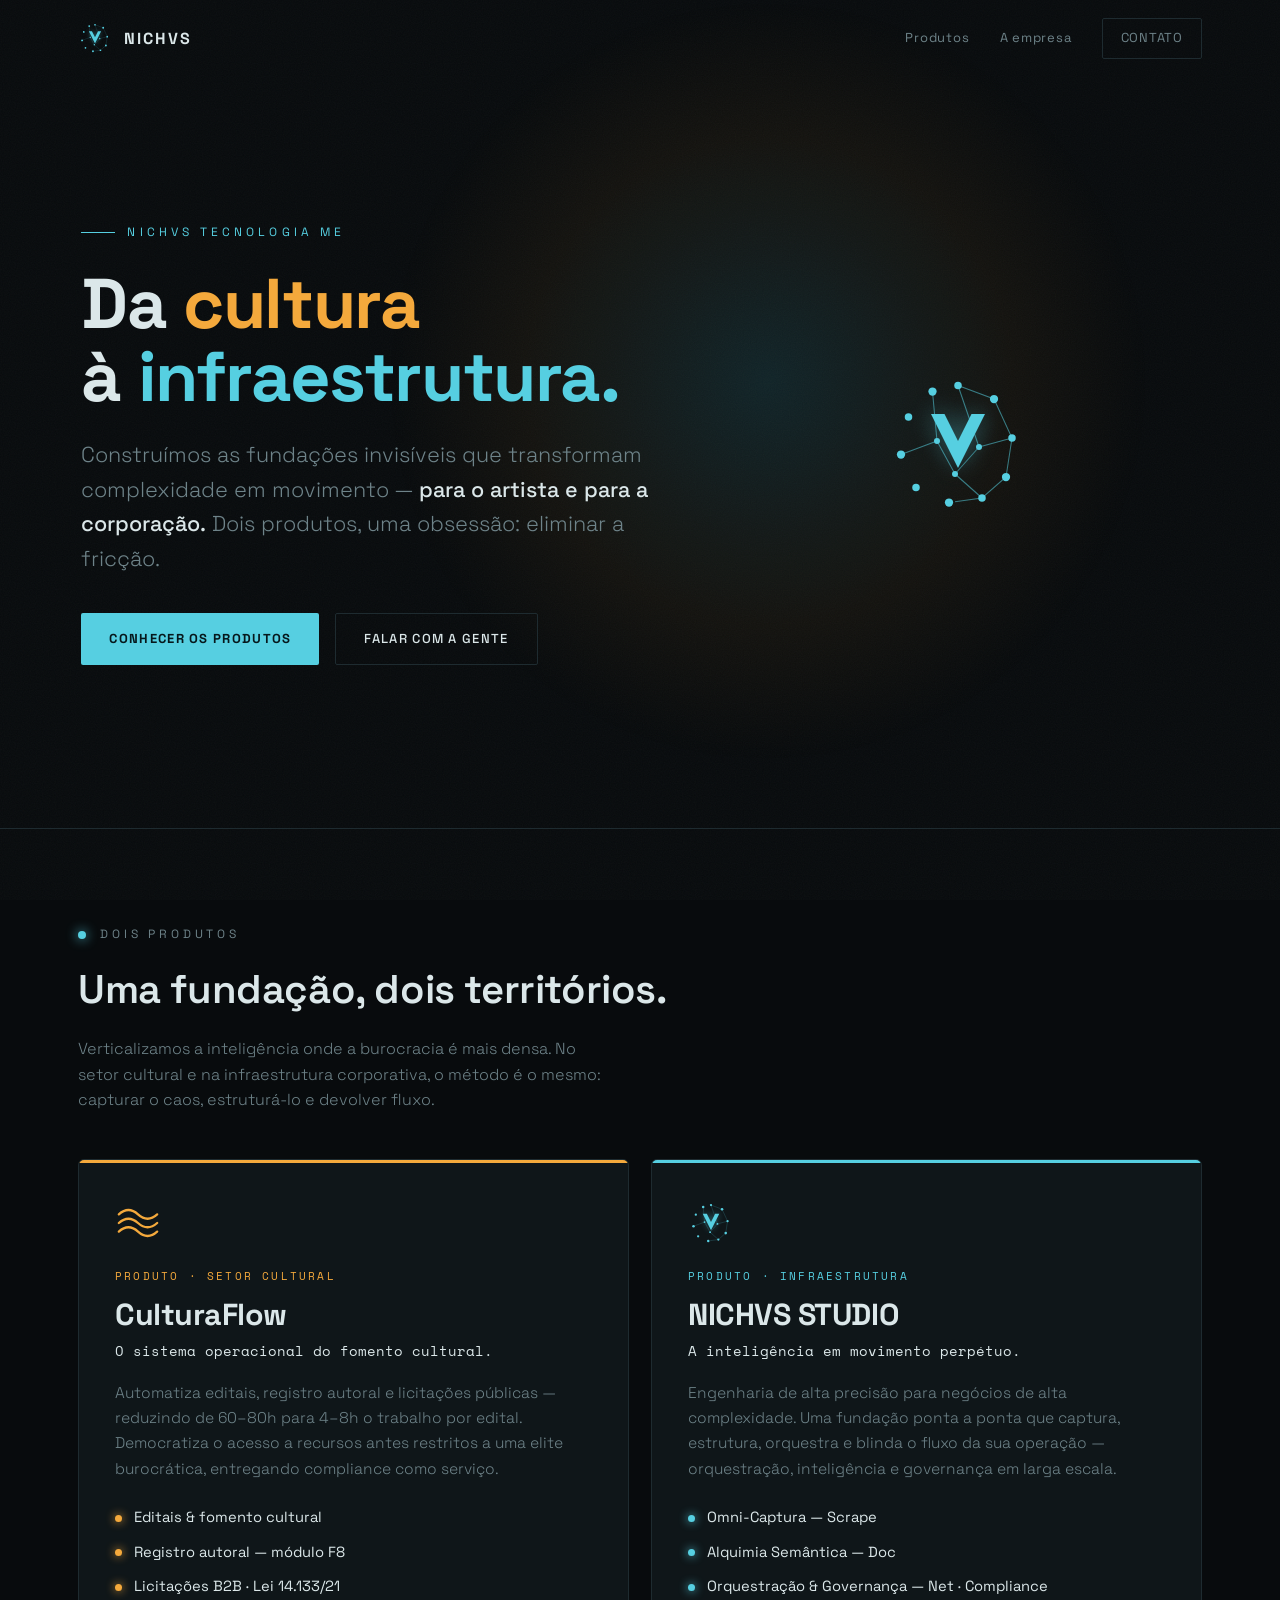
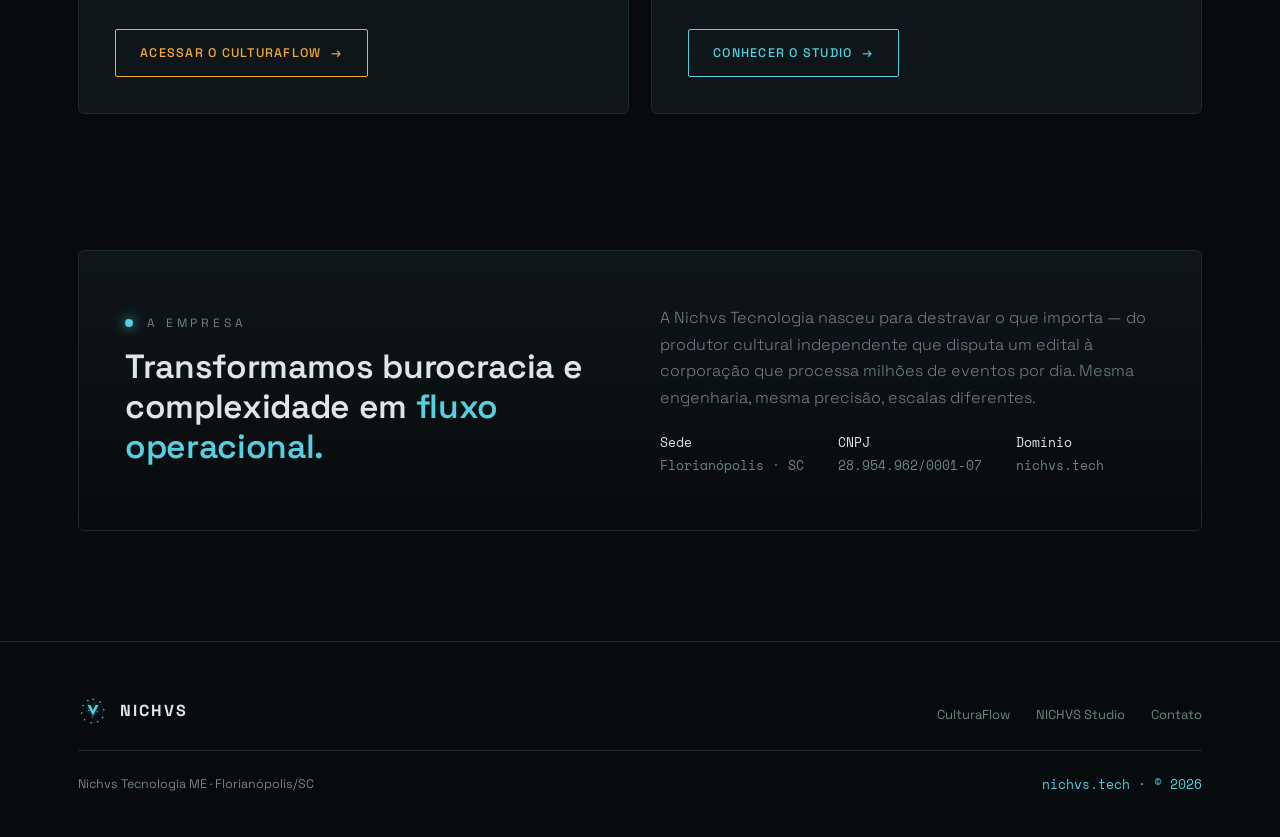
==== commit 31676881: "Rename nichvs-tech.html to index.html" ====
--- a/index.html
+++ b/index.html
@@ -3,233 +3,119 @@
 <head>
 <meta charset="UTF-8" />
 <meta name="viewport" content="width=device-width, initial-scale=1.0" />
-<title>NICHVS STUDIO — A inteligência em movimento perpétuo</title>
-<meta name="description" content="NICHVS STUDIO — Engenharia de alta precisão. Orquestração, inteligência e governança em larga escala. Captura, estrutura, orquestra e blinda o fluxo da sua operação." />
+<title>NICHVS Tecnologia — Da cultura à infraestrutura</title>
+<meta name="description" content="Nichvs Tecnologia ME — dois produtos, uma obsessão: transformar complexidade em fluxo. CulturaFlow para o setor cultural e NICHVS STUDIO para infraestrutura de orquestração e governança." />
 <link rel="preconnect" href="https://fonts.googleapis.com" />
 <link rel="preconnect" href="https://fonts.gstatic.com" crossorigin />
 <link href="https://fonts.googleapis.com/css2?family=Space+Grotesk:wght@300;400;500;600;700&family=Space+Mono:wght@400;700&display=swap" rel="stylesheet" />
 <style>
   :root{
-    --void:#080B0D;
-    --void-2:#0B1013;
-    --surface:#0F1619;
-    --surface-2:#131D21;
-    --line:#1E2B30;
-    --text:#DBE7E9;
-    --muted:#6E8389;
-    --brand:#56CFE1;        /* ciano de marca / Net */
-    --scrape:#FF5D48;       /* pilar 01 */
-    --doc:#EBB445;          /* pilar 02 */
-    --net:#56CFE1;          /* pilar 03 (núcleo) */
-    --compliance:#9D8CFF;   /* pilar 04 */
+    --void:#080B0D;--surface:#0F1619;--surface-2:#131D21;
+    --line:#1E2B30;--text:#DBE7E9;--muted:#6E8389;
+    --brand:#56CFE1;          /* casa / Studio */
+    --cultura:#F4A93C;        /* CulturaFlow */
     --maxw:1180px;
   }
-
   *{box-sizing:border-box;margin:0;padding:0}
   html{scroll-behavior:smooth;-webkit-text-size-adjust:100%}
-  body{
-    background:var(--void);
-    color:var(--text);
-    font-family:"Space Grotesk",system-ui,-apple-system,sans-serif;
-    line-height:1.6;
-    font-weight:400;
-    overflow-x:hidden;
-    -webkit-font-smoothing:antialiased;
-  }
-  /* fine grain noise overlay */
-  body::before{
-    content:"";position:fixed;inset:0;z-index:0;pointer-events:none;opacity:.04;
-    background-image:url("data:image/svg+xml,%3Csvg xmlns='http://www.w3.org/2000/svg' width='160' height='160'%3E%3Cfilter id='n'%3E%3CfeTurbulence type='fractalNoise' baseFrequency='0.85' numOctaves='2'/%3E%3C/filter%3E%3Crect width='100%25' height='100%25' filter='url(%23n)'/%3E%3C/svg%3E");
-  }
+  body{background:var(--void);color:var(--text);font-family:"Space Grotesk",system-ui,-apple-system,sans-serif;line-height:1.6;overflow-x:hidden;-webkit-font-smoothing:antialiased}
+  body::before{content:"";position:fixed;inset:0;z-index:0;pointer-events:none;opacity:.04;background-image:url("data:image/svg+xml,%3Csvg xmlns='http://www.w3.org/2000/svg' width='160' height='160'%3E%3Cfilter id='n'%3E%3CfeTurbulence type='fractalNoise' baseFrequency='0.85' numOctaves='2'/%3E%3C/filter%3E%3Crect width='100%25' height='100%25' filter='url(%23n)'/%3E%3C/svg%3E")}
   .wrap{max-width:var(--maxw);margin:0 auto;padding:0 28px;position:relative;z-index:1}
   a{color:inherit;text-decoration:none}
   .mono{font-family:"Space Mono",ui-monospace,monospace}
-
-  /* ---------- HEADER ---------- */
-  header{
-    position:fixed;top:0;left:0;right:0;z-index:50;
-    transition:background .35s ease,border-color .35s ease,padding .35s ease;
-    border-bottom:1px solid transparent;padding:18px 0;
-  }
-  header.scrolled{
-    background:rgba(8,11,13,.78);
-    -webkit-backdrop-filter:blur(14px);backdrop-filter:blur(14px);
-    border-bottom:1px solid var(--line);padding:12px 0;
-  }
+  header{position:fixed;top:0;left:0;right:0;z-index:50;transition:background .35s ease,border-color .35s ease,padding .35s ease;border-bottom:1px solid transparent;padding:18px 0}
+  header.scrolled{background:rgba(8,11,13,.78);-webkit-backdrop-filter:blur(14px);backdrop-filter:blur(14px);border-bottom:1px solid var(--line);padding:12px 0}
   .nav{display:flex;align-items:center;justify-content:space-between;gap:24px}
-  .brand{display:flex;align-items:center;gap:12px;font-weight:600;letter-spacing:.08em}
+  .brand{display:flex;align-items:center;gap:12px;font-weight:700;letter-spacing:.12em}
   .brand svg{width:34px;height:34px;display:block}
-  .brand b{font-weight:700}
-  .brand .dim{color:var(--muted);font-weight:400}
   .nav-links{display:flex;gap:30px;align-items:center}
   .nav-links a{color:var(--muted);font-size:13px;letter-spacing:.06em;transition:color .2s}
   .nav-links a:hover{color:var(--text)}
-  .nav-cta{
-    border:1px solid var(--line);color:var(--text);padding:9px 18px;border-radius:2px;
-    font-size:12px;letter-spacing:.12em;text-transform:uppercase;transition:all .25s;
-  }
+  .nav-cta{border:1px solid var(--line);color:var(--text);padding:9px 18px;border-radius:2px;font-size:12px;letter-spacing:.12em;text-transform:uppercase;transition:all .25s}
   .nav-cta:hover{border-color:var(--brand);color:var(--brand);box-shadow:0 0 0 1px var(--brand) inset}
   @media(max-width:760px){.nav-links a:not(.nav-cta){display:none}}
 
-  /* ---------- HERO ---------- */
-  .hero{position:relative;min-height:100vh;display:flex;align-items:center;overflow:hidden}
-  .hero-glow{
-    position:absolute;top:50%;left:62%;transform:translate(-50%,-50%);
-    width:760px;height:760px;max-width:120vw;border-radius:50%;
-    background:radial-gradient(circle, rgba(86,207,225,.16) 0%, rgba(86,207,225,.04) 38%, transparent 66%);
-    pointer-events:none;z-index:0;
-  }
-  .hero-strip{
-    position:absolute;top:0;left:0;bottom:0;width:34%;z-index:0;pointer-events:none;
-    background:linear-gradient(90deg, rgba(13,22,26,.9), rgba(8,11,13,0));
-    mix-blend-mode:screen;opacity:.5;
-  }
-  .hero-inner{
-    display:grid;grid-template-columns:1.05fr .95fr;gap:48px;align-items:center;
-    width:100%;padding:120px 0 80px;
-  }
-  .eyebrow{
-    font-size:12px;letter-spacing:.34em;text-transform:uppercase;color:var(--brand);
-    display:flex;align-items:center;gap:12px;margin-bottom:26px;
-  }
+  .hero{position:relative;min-height:92vh;display:flex;align-items:center;overflow:hidden}
+  .hero-glow{position:absolute;top:46%;left:60%;transform:translate(-50%,-50%);width:820px;height:820px;max-width:130vw;border-radius:50%;background:radial-gradient(circle, rgba(86,207,225,.13) 0%, rgba(244,169,60,.05) 42%, transparent 66%);pointer-events:none;z-index:0}
+  .hero-inner{display:grid;grid-template-columns:1.1fr .9fr;gap:48px;align-items:center;width:100%;padding:130px 0 70px}
+  .eyebrow{font-size:12px;letter-spacing:.34em;text-transform:uppercase;color:var(--brand);display:flex;align-items:center;gap:12px;margin-bottom:26px}
   .eyebrow::before{content:"";width:34px;height:1px;background:var(--brand);display:inline-block}
-  h1{
-    font-size:clamp(2.6rem,6.2vw,4.6rem);line-height:1.02;font-weight:700;
-    letter-spacing:-.02em;margin-bottom:8px;
-  }
-  h1 .accent{color:var(--brand)}
-  .hero-tag{
-    font-size:clamp(1.05rem,2.3vw,1.45rem);color:var(--muted);font-weight:300;
-    max-width:30ch;margin-top:22px;
-  }
+  h1{font-size:clamp(2.5rem,6vw,4.4rem);line-height:1.04;font-weight:700;letter-spacing:-.02em}
+  h1 .c{color:var(--cultura)}h1 .s{color:var(--brand)}
+  .hero-tag{font-size:clamp(1.05rem,2.1vw,1.35rem);color:var(--muted);font-weight:300;max-width:42ch;margin-top:24px}
   .hero-tag b{color:var(--text);font-weight:500}
-  .hero-actions{display:flex;gap:16px;flex-wrap:wrap;margin-top:38px}
-  .btn{
-    display:inline-flex;align-items:center;gap:10px;padding:15px 28px;border-radius:2px;
-    font-size:13px;letter-spacing:.1em;text-transform:uppercase;font-weight:500;transition:all .25s;
-  }
+  .hero-actions{display:flex;gap:16px;flex-wrap:wrap;margin-top:36px}
+  .btn{display:inline-flex;align-items:center;gap:10px;padding:15px 28px;border-radius:2px;font-size:13px;letter-spacing:.1em;text-transform:uppercase;font-weight:500;transition:all .25s}
   .btn-primary{background:var(--brand);color:#06181C;font-weight:700}
   .btn-primary:hover{background:#7BDDEC;transform:translateY(-2px);box-shadow:0 10px 30px -10px rgba(86,207,225,.5)}
   .btn-ghost{border:1px solid var(--line);color:var(--text)}
   .btn-ghost:hover{border-color:var(--brand);color:var(--brand)}
-
-  .hero-mark{display:flex;justify-content:center;align-items:center;position:relative}
-  .hero-mark svg{width:min(440px,82vw);height:auto;overflow:visible}
-
-  @media(max-width:880px){
-    .hero-inner{grid-template-columns:1fr;gap:8px;padding:140px 0 70px;text-align:left}
-    .hero-mark{order:-1;margin-bottom:18px}
-    .hero-mark svg{width:min(280px,60vw)}
-    .hero-strip{display:none}
-  }
-
-  /* ---------- NETWORK LOGO ---------- */
-  .net-line{stroke:var(--brand);stroke-width:1.4;opacity:.55;fill:none;
-    stroke-dasharray:240;stroke-dashoffset:240;animation:draw 1.4s ease forwards}
+  .hero-mark{display:flex;justify-content:center;align-items:center}
+  .hero-mark svg{width:min(380px,76vw);height:auto;overflow:visible}
+  @media(max-width:880px){.hero-inner{grid-template-columns:1fr;gap:6px;padding:140px 0 60px}.hero-mark{order:-1;margin-bottom:14px}.hero-mark svg{width:min(240px,54vw)}}
+
+  .net-line{stroke:var(--brand);stroke-width:1.4;opacity:.55;fill:none;stroke-dasharray:240;stroke-dashoffset:240;animation:draw 1.4s ease forwards}
   .net-node{fill:var(--brand)}
-  .net-node.pulse{animation:pulse 3.2s ease-in-out infinite}
+  .net-node.pulse{animation:pulse 3.2s ease-in-out infinite;transform-box:fill-box;transform-origin:center}
   .net-v{fill:var(--brand);filter:drop-shadow(0 0 16px rgba(86,207,225,.45))}
   @keyframes draw{to{stroke-dashoffset:0}}
   @keyframes pulse{0%,100%{opacity:.5;transform:scale(1)}50%{opacity:1;transform:scale(1.5)}}
-  .net-node.pulse{transform-box:fill-box;transform-origin:center}
-
-  /* ---------- SECTIONS ---------- */
+
   section{position:relative;z-index:1}
-  .sec-label{
-    font-size:12px;letter-spacing:.32em;text-transform:uppercase;color:var(--muted);
-    display:flex;align-items:center;gap:14px;margin-bottom:28px;
-  }
-  .sec-label::before{content:"";width:8px;height:8px;background:var(--brand);border-radius:50%;
-    box-shadow:0 0 12px var(--brand);flex:none}
-
-  .paradigm{padding:120px 0;border-top:1px solid var(--line)}
-  .paradigm h2{
-    font-size:clamp(1.9rem,4.4vw,3.1rem);font-weight:600;letter-spacing:-.015em;
-    line-height:1.18;max-width:18ch;
-  }
-  .paradigm h2 .q{color:var(--brand)}
-  .paradigm p{
-    margin-top:30px;max-width:62ch;color:var(--muted);font-size:clamp(1rem,1.5vw,1.18rem);font-weight:300;
-  }
-  .paradigm p strong{color:var(--text);font-weight:500}
-
-  /* ---------- PILLARS ---------- */
-  .pillars{padding:30px 0 130px}
-  .pillars-head{display:flex;justify-content:space-between;align-items:flex-end;
-    gap:24px;flex-wrap:wrap;margin-bottom:48px}
-  .pillars-head h2{font-size:clamp(1.7rem,3.6vw,2.6rem);font-weight:600;letter-spacing:-.01em}
-  .pillars-head .note{color:var(--muted);font-size:13px;max-width:34ch}
-  .grid{display:grid;grid-template-columns:1fr 1fr;gap:1px;background:var(--line);
-    border:1px solid var(--line);border-radius:4px;overflow:hidden}
-  @media(max-width:760px){.grid{grid-template-columns:1fr}}
-
-  .card{
-    background:var(--surface);padding:42px 38px 38px;position:relative;
-    transition:background .3s ease,transform .3s ease;overflow:hidden;
-    --c:var(--brand);
-  }
-  .card:hover{background:var(--surface-2)}
-  .card::before{
-    content:"";position:absolute;top:0;left:0;width:100%;height:3px;
-    background:var(--c);transform:scaleX(0);transform-origin:left;transition:transform .4s ease;
-  }
-  .card:hover::before{transform:scaleX(1)}
-  .card-top{display:flex;align-items:center;justify-content:space-between;margin-bottom:26px}
-  .card-num{font-family:"Space Mono",monospace;font-size:13px;color:var(--c);letter-spacing:.1em}
-  .card-sub{
-    font-family:"Space Mono",monospace;font-size:11px;letter-spacing:.22em;text-transform:uppercase;
-    color:var(--c);border:1px solid var(--c);padding:5px 11px;border-radius:2px;opacity:.9;
-  }
-  .card h3{font-size:1.5rem;font-weight:600;letter-spacing:-.01em;margin-bottom:14px}
-  .card p{color:var(--muted);font-size:.96rem;font-weight:300;line-height:1.62}
-  .card .tag{
-    margin-top:24px;font-family:"Space Mono",monospace;font-size:13px;color:var(--text);
-    display:flex;align-items:center;gap:10px;
-  }
-  .card .tag::before{content:"";width:18px;height:1px;background:var(--c);flex:none}
-
-  /* ---------- PROMISE ---------- */
-  .promise{padding:130px 0;border-top:1px solid var(--line);position:relative;overflow:hidden}
-  .promise-glow{position:absolute;left:50%;top:0;transform:translateX(-50%);
-    width:900px;height:500px;max-width:140vw;
-    background:radial-gradient(ellipse at top, rgba(157,140,255,.12), transparent 60%);
-    pointer-events:none}
-  .promise .lead{color:var(--muted);max-width:60ch;font-weight:300;font-size:clamp(1rem,1.5vw,1.18rem)}
-  .promise .lead strong{color:var(--text);font-weight:500}
-  .promise .big{
-    font-size:clamp(2.1rem,5.4vw,4rem);font-weight:700;letter-spacing:-.02em;line-height:1.05;
-    margin:40px 0 26px;max-width:20ch;
-  }
-  .promise .big .l1{color:var(--muted)}
-  .promise .big .l2{color:var(--text)}
-  .promise .sub{color:var(--muted);max-width:56ch;font-weight:300;margin-bottom:40px}
-
-  /* ---------- FOOTER ---------- */
+  .sec-label{font-size:12px;letter-spacing:.32em;text-transform:uppercase;color:var(--muted);display:flex;align-items:center;gap:14px;margin-bottom:14px}
+  .sec-label::before{content:"";width:8px;height:8px;background:var(--brand);border-radius:50%;box-shadow:0 0 12px var(--brand);flex:none}
+
+  .products{padding:96px 0 40px;border-top:1px solid var(--line)}
+  .products-head{margin-bottom:46px}
+  .products-head h2{font-size:clamp(1.7rem,3.6vw,2.5rem);font-weight:600;letter-spacing:-.01em;margin-top:6px}
+  .products-head p{color:var(--muted);max-width:54ch;margin-top:14px;font-weight:300}
+  .pgrid{display:grid;grid-template-columns:1fr 1fr;gap:22px}
+  @media(max-width:840px){.pgrid{grid-template-columns:1fr}}
+
+  .product{position:relative;background:var(--surface);border:1px solid var(--line);border-radius:6px;padding:40px 36px 36px;display:flex;flex-direction:column;overflow:hidden;transition:background .3s ease,transform .3s ease;--c:var(--brand)}
+  .product:hover{background:var(--surface-2);transform:translateY(-3px)}
+  .product::before{content:"";position:absolute;top:0;left:0;right:0;height:3px;background:var(--c)}
+  .product-ico{width:46px;height:46px;margin-bottom:22px;color:var(--c)}
+  .product-ico svg{width:100%;height:100%;display:block;overflow:visible}
+  .product-eyebrow{font-family:"Space Mono",monospace;font-size:11px;letter-spacing:.2em;text-transform:uppercase;color:var(--c);margin-bottom:12px}
+  .product h3{font-size:1.9rem;font-weight:700;letter-spacing:-.015em;line-height:1.1}
+  .product .ptag{font-family:"Space Mono",monospace;font-size:13.5px;color:var(--text);margin:10px 0 18px}
+  .product p.desc{color:var(--muted);font-size:.97rem;font-weight:300;line-height:1.64}
+  .feats{list-style:none;margin:24px 0 30px;display:flex;flex-direction:column;gap:11px}
+  .feats li{display:flex;align-items:center;gap:12px;font-size:.92rem;color:var(--text)}
+  .feats li::before{content:"";width:7px;height:7px;border-radius:50%;background:var(--c);flex:none;box-shadow:0 0 10px var(--c)}
+  .product .cta{margin-top:auto;display:inline-flex;align-items:center;gap:10px;align-self:flex-start;border:1px solid var(--c);color:var(--c);padding:13px 24px;border-radius:2px;font-size:12.5px;letter-spacing:.1em;text-transform:uppercase;font-weight:500;transition:all .25s}
+  .product .cta:hover{background:var(--c);color:#06181C;font-weight:700}
+  .product .cta span{transition:transform .25s}
+  .product .cta:hover span{transform:translateX(4px)}
+
+  .about{padding:96px 0 110px}
+  .about-box{border:1px solid var(--line);border-radius:6px;background:linear-gradient(180deg,var(--surface),rgba(15,22,25,0));padding:54px 46px;display:grid;grid-template-columns:1fr 1fr;gap:40px;align-items:center}
+  @media(max-width:760px){.about-box{grid-template-columns:1fr;gap:24px;padding:40px 30px}}
+  .about-box h2{font-size:clamp(1.5rem,3vw,2.1rem);font-weight:600;letter-spacing:-.01em;line-height:1.2}
+  .about-box h2 .hl{color:var(--brand)}
+  .about-box p{color:var(--muted);font-weight:300;line-height:1.66}
+  .about-meta{display:flex;gap:34px;flex-wrap:wrap;margin-top:22px;font-family:"Space Mono",monospace;font-size:12.5px;color:var(--muted)}
+  .about-meta b{color:var(--text);font-weight:400;display:block;margin-bottom:3px}
+
   footer{border-top:1px solid var(--line);padding:54px 0 40px}
   .foot{display:flex;justify-content:space-between;align-items:flex-end;gap:30px;flex-wrap:wrap}
-  .foot .brand svg{width:30px;height:30px}
-  .foot-meta{color:var(--muted);font-size:12.5px;line-height:1.9;text-align:right}
+  .foot .brand{letter-spacing:.12em}.foot .brand svg{width:30px;height:30px}
+  .foot-links{display:flex;gap:26px;font-size:13px;color:var(--muted)}
+  .foot-links a:hover{color:var(--text)}
+  .foot-meta{color:var(--muted);font-size:12.5px;line-height:1.9;text-align:right;width:100%;margin-top:24px;border-top:1px solid var(--line);padding-top:22px;display:flex;justify-content:space-between;flex-wrap:wrap;gap:10px}
   .foot-meta .mono{color:var(--brand)}
   @media(max-width:600px){.foot-meta{text-align:left}}
 
-  /* ---------- REVEAL ---------- */
   .reveal{opacity:0;transform:translateY(26px);transition:opacity .7s ease,transform .7s ease}
   .reveal.in{opacity:1;transform:none}
-
-  @media(prefers-reduced-motion:reduce){
-    *{animation:none!important;transition:none!important}
-    .reveal{opacity:1;transform:none}
-    .net-line{stroke-dashoffset:0}
-    html{scroll-behavior:auto}
-  }
+  @media(prefers-reduced-motion:reduce){*{animation:none!important;transition:none!important}.reveal{opacity:1;transform:none}.net-line{stroke-dashoffset:0}html{scroll-behavior:auto}}
 </style>
 </head>
 <body>
-
-<!-- reusable network logo (symbol) -->
 <svg width="0" height="0" style="position:absolute" aria-hidden="true">
   <symbol id="logo" viewBox="0 0 200 200">
-    <g class="net-mesh">
+    <g>
       <path class="net-line" d="M100 22 L148 40 L172 92 L164 144 L132 172 L88 178 L44 158 L24 114 L34 64 L66 30 Z"/>
       <path class="net-line" d="M100 22 L128 104 M66 30 L72 96 M72 96 L96 140 M128 104 L96 140 M24 114 L72 96 M172 92 L128 104 M132 172 L96 140"/>
     </g>
@@ -254,169 +140,132 @@
 
 <header id="head">
   <div class="wrap nav">
-    <a class="brand" href="#top" aria-label="NICHVS STUDIO">
-      <svg><use href="#logo"/></svg>
-      <span><b>NICHVS</b> <span class="dim">STUDIO</span></span>
-    </a>
+    <a class="brand" href="#top" aria-label="NICHVS"><svg><use href="#logo"/></svg><span>NICHVS</span></a>
     <nav class="nav-links">
-      <a href="#paradigma">O Paradigma</a>
-      <a href="#pilares">Pilares</a>
-      <a href="#promessa">A Promessa</a>
-      <a class="nav-cta" href="mailto:contato@nichvs.studio">Contato</a>
+      <a href="#produtos">Produtos</a>
+      <a href="#sobre">A empresa</a>
+      <a class="nav-cta" href="mailto:contato@nichvs.tech">Contato</a>
     </nav>
   </div>
 </header>
 
 <main id="top">
-
-  <!-- HERO -->
   <section class="hero">
-    <div class="hero-strip"></div>
     <div class="hero-glow"></div>
     <div class="wrap">
       <div class="hero-inner">
         <div class="hero-copy">
-          <div class="eyebrow">Engenharia de alta precisão</div>
-          <h1>NICHVS<br><span class="accent">STUDIO</span></h1>
-          <p class="hero-tag">A inteligência em <b>movimento perpétuo.</b> Orquestração, inteligência e governança em larga escala.</p>
+          <div class="eyebrow">Nichvs Tecnologia ME</div>
+          <h1>Da <span class="c">cultura</span><br>à <span class="s">infraestrutura.</span></h1>
+          <p class="hero-tag">Construímos as fundações invisíveis que transformam complexidade em movimento — <b>para o artista e para a corporação.</b> Dois produtos, uma obsessão: eliminar a fricção.</p>
           <div class="hero-actions">
-            <a class="btn btn-primary" href="#pilares">Ver a arquitetura</a>
-            <a class="btn btn-ghost" href="mailto:contato@nichvs.studio">Iniciar conversa</a>
+            <a class="btn btn-primary" href="#produtos">Conhecer os produtos</a>
+            <a class="btn btn-ghost" href="mailto:contato@nichvs.tech">Falar com a gente</a>
           </div>
         </div>
-        <div class="hero-mark">
-          <svg><use href="#logo"/></svg>
+        <div class="hero-mark"><svg><use href="#logo"/></svg></div>
+      </div>
+    </div>
+  </section>
+
+  <section class="products" id="produtos">
+    <div class="wrap">
+      <div class="products-head">
+        <div class="sec-label reveal">Dois produtos</div>
+        <h2 class="reveal">Uma fundação, dois territórios.</h2>
+        <p class="reveal">Verticalizamos a inteligência onde a burocracia é mais densa. No setor cultural e na infraestrutura corporativa, o método é o mesmo: capturar o caos, estruturá-lo e devolver fluxo.</p>
+      </div>
+
+      <div class="pgrid">
+        <!-- CulturaFlow -->
+        <article class="product reveal" style="--c:var(--cultura)">
+          <div class="product-ico">
+            <svg viewBox="0 0 48 48" fill="none" stroke="currentColor" stroke-width="2.4" stroke-linecap="round">
+              <path d="M4 15 Q14 6 24 15 T44 15"/>
+              <path d="M4 24 Q14 15 24 24 T44 24"/>
+              <path d="M4 33 Q14 24 24 33 T44 33"/>
+            </svg>
+          </div>
+          <div class="product-eyebrow">Produto · Setor cultural</div>
+          <h3>CulturaFlow</h3>
+          <div class="ptag">O sistema operacional do fomento cultural.</div>
+          <p class="desc">Automatiza editais, registro autoral e licitações públicas — reduzindo de 60–80h para 4–8h o trabalho por edital. Democratiza o acesso a recursos antes restritos a uma elite burocrática, entregando compliance como serviço.</p>
+          <ul class="feats">
+            <li>Editais &amp; fomento cultural</li>
+            <li>Registro autoral — módulo F8</li>
+            <li>Licitações B2B · Lei 14.133/21</li>
+          </ul>
+          <a class="cta" href="https://culturaflow.netlify.app" target="_blank" rel="noopener">Acessar o CulturaFlow <span>&rarr;</span></a>
+        </article>
+
+        <!-- NICHVS STUDIO -->
+        <article class="product reveal" style="--c:var(--brand)">
+          <div class="product-ico">
+            <svg viewBox="0 0 48 48"><use href="#logo"/></svg>
+          </div>
+          <div class="product-eyebrow">Produto · Infraestrutura</div>
+          <h3>NICHVS STUDIO</h3>
+          <div class="ptag">A inteligência em movimento perpétuo.</div>
+          <p class="desc">Engenharia de alta precisão para negócios de alta complexidade. Uma fundação ponta a ponta que captura, estrutura, orquestra e blinda o fluxo da sua operação — orquestração, inteligência e governança em larga escala.</p>
+          <ul class="feats">
+            <li>Omni-Captura — Scrape</li>
+            <li>Alquimia Semântica — Doc</li>
+            <li>Orquestração &amp; Governança — Net · Compliance</li>
+          </ul>
+          <a class="cta" href="https://nichvs.studio" target="_blank" rel="noopener">Conhecer o Studio <span>&rarr;</span></a>
+        </article>
+      </div>
+    </div>
+  </section>
+
+  <section class="about" id="sobre">
+    <div class="wrap">
+      <div class="about-box reveal">
+        <div>
+          <div class="sec-label">A empresa</div>
+          <h2>Transformamos burocracia e complexidade em <span class="hl">fluxo operacional.</span></h2>
         </div>
+        <div>
+          <p>A Nichvs Tecnologia nasceu para destravar o que importa — do produtor cultural independente que disputa um edital à corporação que processa milhões de eventos por dia. Mesma engenharia, mesma precisão, escalas diferentes.</p>
+          <div class="about-meta">
+            <div><b>Sede</b>Florianópolis · SC</div>
+            <div><b>CNPJ</b>28.954.962/0001-07</div>
+            <div><b>Domínio</b>nichvs.tech</div>
+          </div>
+        </div>
       </div>
     </div>
   </section>
-
-  <!-- PARADIGMA -->
-  <section class="paradigm" id="paradigma">
-    <div class="wrap">
-      <div class="sec-label reveal">O Paradigma</div>
-      <h2 class="reveal">Vivemos a era da <span class="q">fricção informacional.</span></h2>
-      <p class="reveal">Empresas não competem mais apenas por clientes — competem pela capacidade de processar a realidade. Dados não estruturados, sistemas fragmentados e regulações implacáveis formam gargalos que sufocam o crescimento. <strong>A resposta não é mais software. A resposta é orquestração profunda:</strong> uma arquitetura agnóstica e assíncrona, desenhada para absorver a complexidade do mundo real e transformá-la em fluxo operacional contínuo, seguro e acionável.</p>
-    </div>
-  </section>
-
-  <!-- PILARES -->
-  <section class="pillars" id="pilares">
-    <div class="wrap">
-      <div class="pillars-head">
-        <div>
-          <div class="sec-label reveal">Quatro Pilares</div>
-          <h2 class="reveal">Um pipeline, ponta a ponta.</h2>
-        </div>
-        <p class="note reveal">Da origem ao escudo: cada pilar é uma camada da mesma fundação. A matéria-prima entra como caos e sai como decisão blindada.</p>
-      </div>
-
-      <div class="grid">
-        <article class="card reveal" style="--c:var(--scrape)">
-          <div class="card-top">
-            <span class="card-num">01</span>
-            <span class="card-sub">Scrape</span>
-          </div>
-          <h3>Omni-Captura</h3>
-          <p>A inteligência começa na ingestão. Não importa a origem, o formato ou a barreira de acesso: nosso motor multi-fonte atua com parsers configuráveis e deduplicação em tempo real, traduzindo o caos do ambiente externo em sinais limpos para a sua operação.</p>
-          <div class="tag">A fronteira está onde nós estamos.</div>
-        </article>
-
-        <article class="card reveal" style="--c:var(--doc)">
-          <div class="card-top">
-            <span class="card-num">02</span>
-            <span class="card-sub">Doc</span>
-          </div>
-          <h3>Alquimia Semântica</h3>
-          <p>Volume vira valor. Com extração documental avançada (LLM + RAG), a plataforma lê, interpreta e estrutura informação complexa com precisão cirúrgica. Onde havia um PDF impenetrável, entregamos JSON estruturado e enriquecido com scores de confiança para validação humana.</p>
-          <div class="tag">O caos estruturado em milissegundos.</div>
-        </article>
-
-        <article class="card reveal" style="--c:var(--net)">
-          <div class="card-top">
-            <span class="card-num">03</span>
-            <span class="card-sub">Net · Flow</span>
-          </div>
-          <h3>Sistema Nervoso Operacional</h3>
-          <p>Inteligência sem movimento é inútil. Operamos como um hub de orquestração contínua: eventos em tempo real, roteamento inteligente e filas isoladas garantem que a decisão certa chegue à mesa certa no milissegundo exato — uma torre de comando 360° para o seu negócio.</p>
-          <div class="tag">A inteligência em movimento perpétuo.</div>
-        </article>
-
-        <article class="card reveal" style="--c:var(--compliance)">
-          <div class="card-top">
-            <span class="card-num">04</span>
-            <span class="card-sub">Compliance</span>
-          </div>
-          <h3>Blindagem Institucional</h3>
-          <p>Velocidade sem controle é risco. Aqui a conformidade não é verniz final, é requisito de engenharia desde a raiz: trilhas de auditoria imutáveis, controle de acesso por papéis (RBAC) e logs completos de cada mutação sistêmica. Um escudo normativo que escala com a sua ambição.</p>
-          <div class="tag">Governança forjada no núcleo.</div>
-        </article>
-      </div>
-    </div>
-  </section>
-
-  <!-- PROMESSA -->
-  <section class="promise" id="promessa">
-    <div class="promise-glow"></div>
-    <div class="wrap">
-      <div class="sec-label reveal">A Promessa</div>
-      <p class="lead reveal">Não construímos apenas ferramentas. <strong>Pavimentamos a infraestrutura invisível</strong> que permite a uma corporação focar no que realmente importa: dominar o seu mercado.</p>
-      <h2 class="big reveal">
-        <span class="l1">O fim do software legado.</span><br>
-        <span class="l2">O início da inteligência infraestrutural.</span>
-      </h2>
-      <p class="sub reveal">A infraestrutura não deve apenas suportar o seu negócio — deve ser a vantagem que torna a operação da concorrência irrelevante. Sua operação, elevada ao estado da arte.</p>
-      <a class="btn btn-primary reveal" href="mailto:contato@nichvs.studio">Falar com a engenharia</a>
-    </div>
-  </section>
-
 </main>
 
 <footer>
-  <div class="wrap foot">
-    <a class="brand" href="#top">
-      <svg><use href="#logo"/></svg>
-      <span><b>NICHVS</b> <span class="dim">STUDIO</span></span>
-    </a>
+  <div class="wrap">
+    <div class="foot">
+      <a class="brand" href="#top"><svg><use href="#logo"/></svg><span>NICHVS</span></a>
+      <div class="foot-links">
+        <a href="https://culturaflow.netlify.app" target="_blank" rel="noopener">CulturaFlow</a>
+        <a href="https://nichvs.studio" target="_blank" rel="noopener">NICHVS Studio</a>
+        <a href="mailto:contato@nichvs.tech">Contato</a>
+      </div>
+    </div>
     <div class="foot-meta">
-      <div class="mono">nichvs.studio</div>
-      <div>Nichvs Tecnologia ME · Florianópolis/SC</div>
-      <div>© <span id="yr"></span> · A inteligência em movimento perpétuo.</div>
+      <span>Nichvs Tecnologia ME · Florianópolis/SC</span>
+      <span class="mono">nichvs.tech · © <span id="yr"></span></span>
     </div>
   </div>
 </footer>
 
 <script>
-(function(){
-  "use strict";
-  // ano
-  var yr = document.getElementById("yr");
-  if (yr) { yr.textContent = new Date().getFullYear(); }
-
-  // header scrolled
-  var head = document.getElementById("head");
-  function onScroll(){
-    if (window.pageYOffset > 40) { head.classList.add("scrolled"); }
-    else { head.classList.remove("scrolled"); }
-  }
-  window.addEventListener("scroll", onScroll, { passive:true });
-  onScroll();
-
-  // reveal on scroll (Safari-safe: IntersectionObserver com fallback)
-  var items = document.querySelectorAll(".reveal");
-  if ("IntersectionObserver" in window) {
-    var io = new IntersectionObserver(function(entries){
-      for (var i=0;i<entries.length;i++){
-        if (entries[i].isIntersecting){
-          entries[i].target.classList.add("in");
-          io.unobserve(entries[i].target);
-        }
-      }
-    }, { threshold:0.12, rootMargin:"0px 0px -40px 0px" });
-    for (var j=0;j<items.length;j++){ io.observe(items[j]); }
-  } else {
-    for (var k=0;k<items.length;k++){ items[k].classList.add("in"); }
-  }
+(function(){"use strict";
+  var yr=document.getElementById("yr");if(yr){yr.textContent=new Date().getFullYear();}
+  var head=document.getElementById("head");
+  function onScroll(){if(window.pageYOffset>40){head.classList.add("scrolled");}else{head.classList.remove("scrolled");}}
+  window.addEventListener("scroll",onScroll,{passive:true});onScroll();
+  var items=document.querySelectorAll(".reveal");
+  if("IntersectionObserver" in window){
+    var io=new IntersectionObserver(function(entries){for(var i=0;i<entries.length;i++){if(entries[i].isIntersecting){entries[i].target.classList.add("in");io.unobserve(entries[i].target);}}},{threshold:0.12,rootMargin:"0px 0px -40px 0px"});
+    for(var j=0;j<items.length;j++){io.observe(items[j]);}
+  }else{for(var k=0;k<items.length;k++){items[k].classList.add("in");}}
 })();
 </script>
 </body>
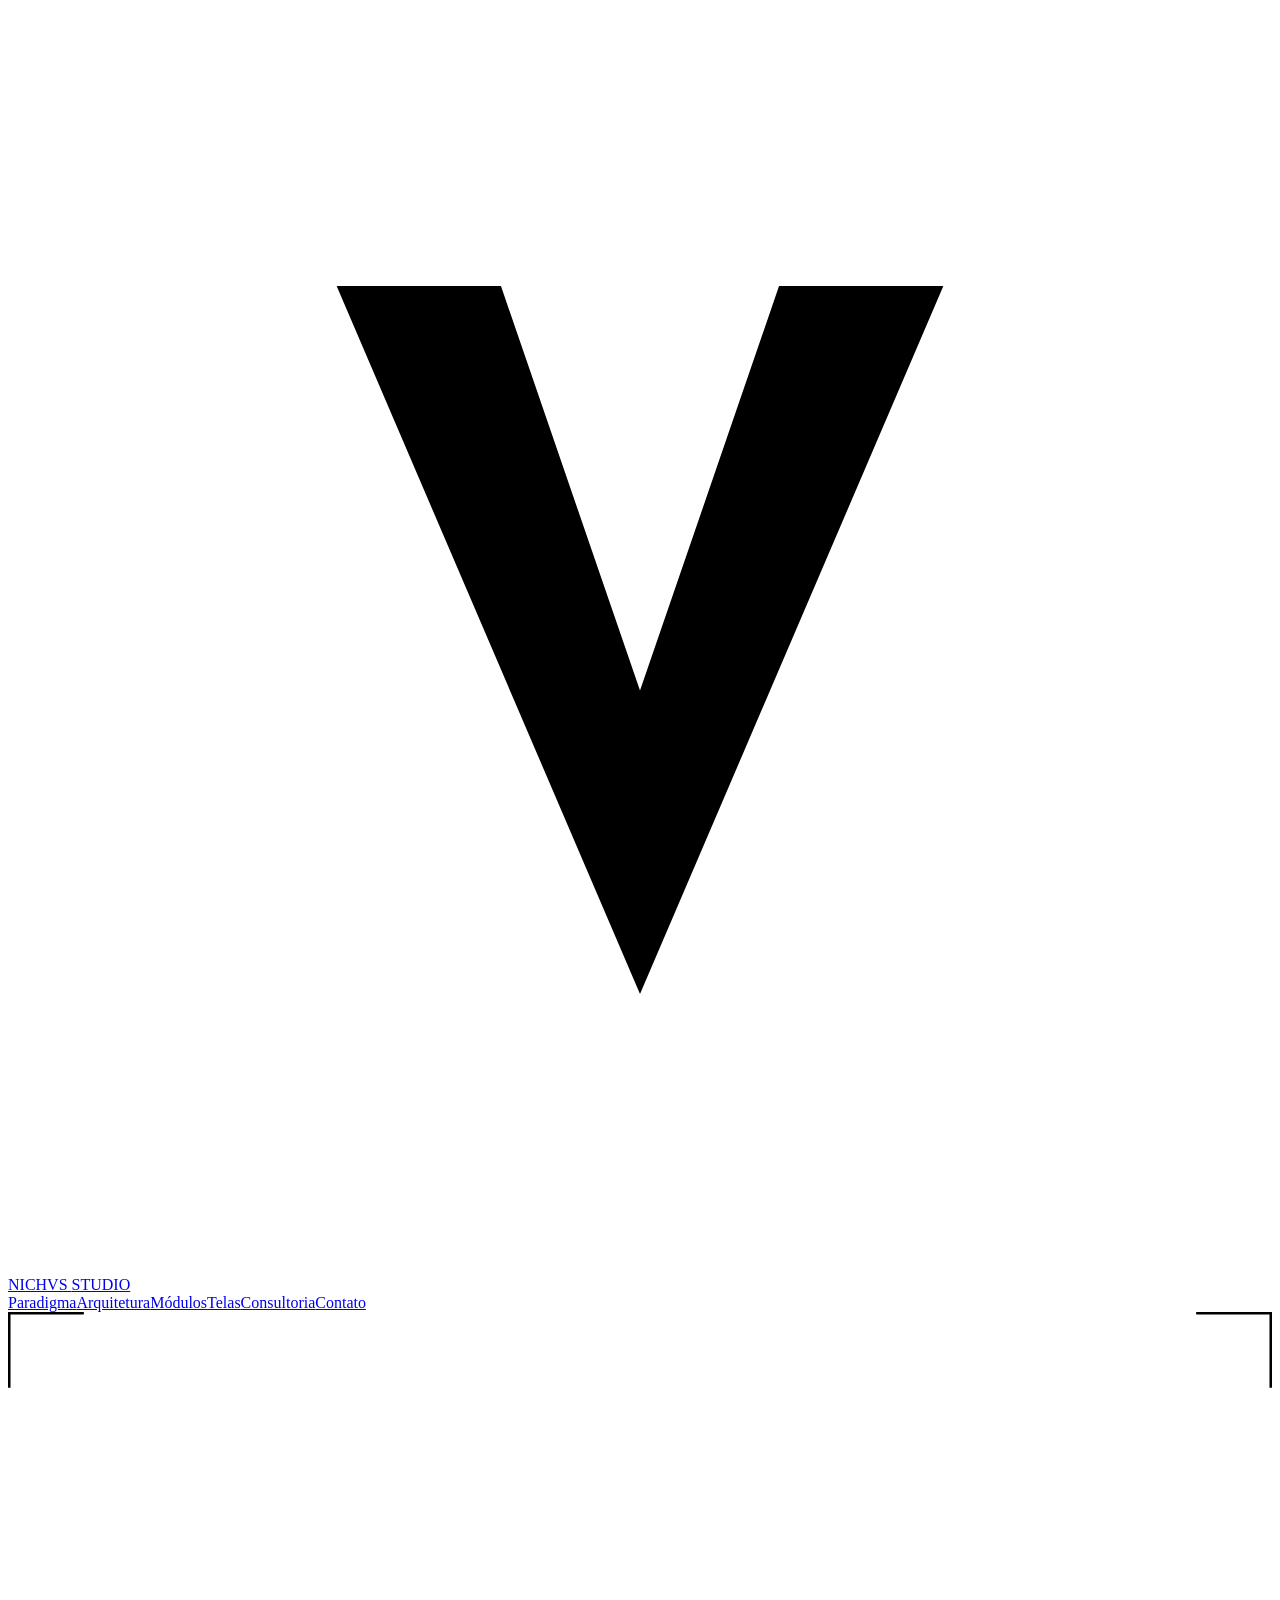
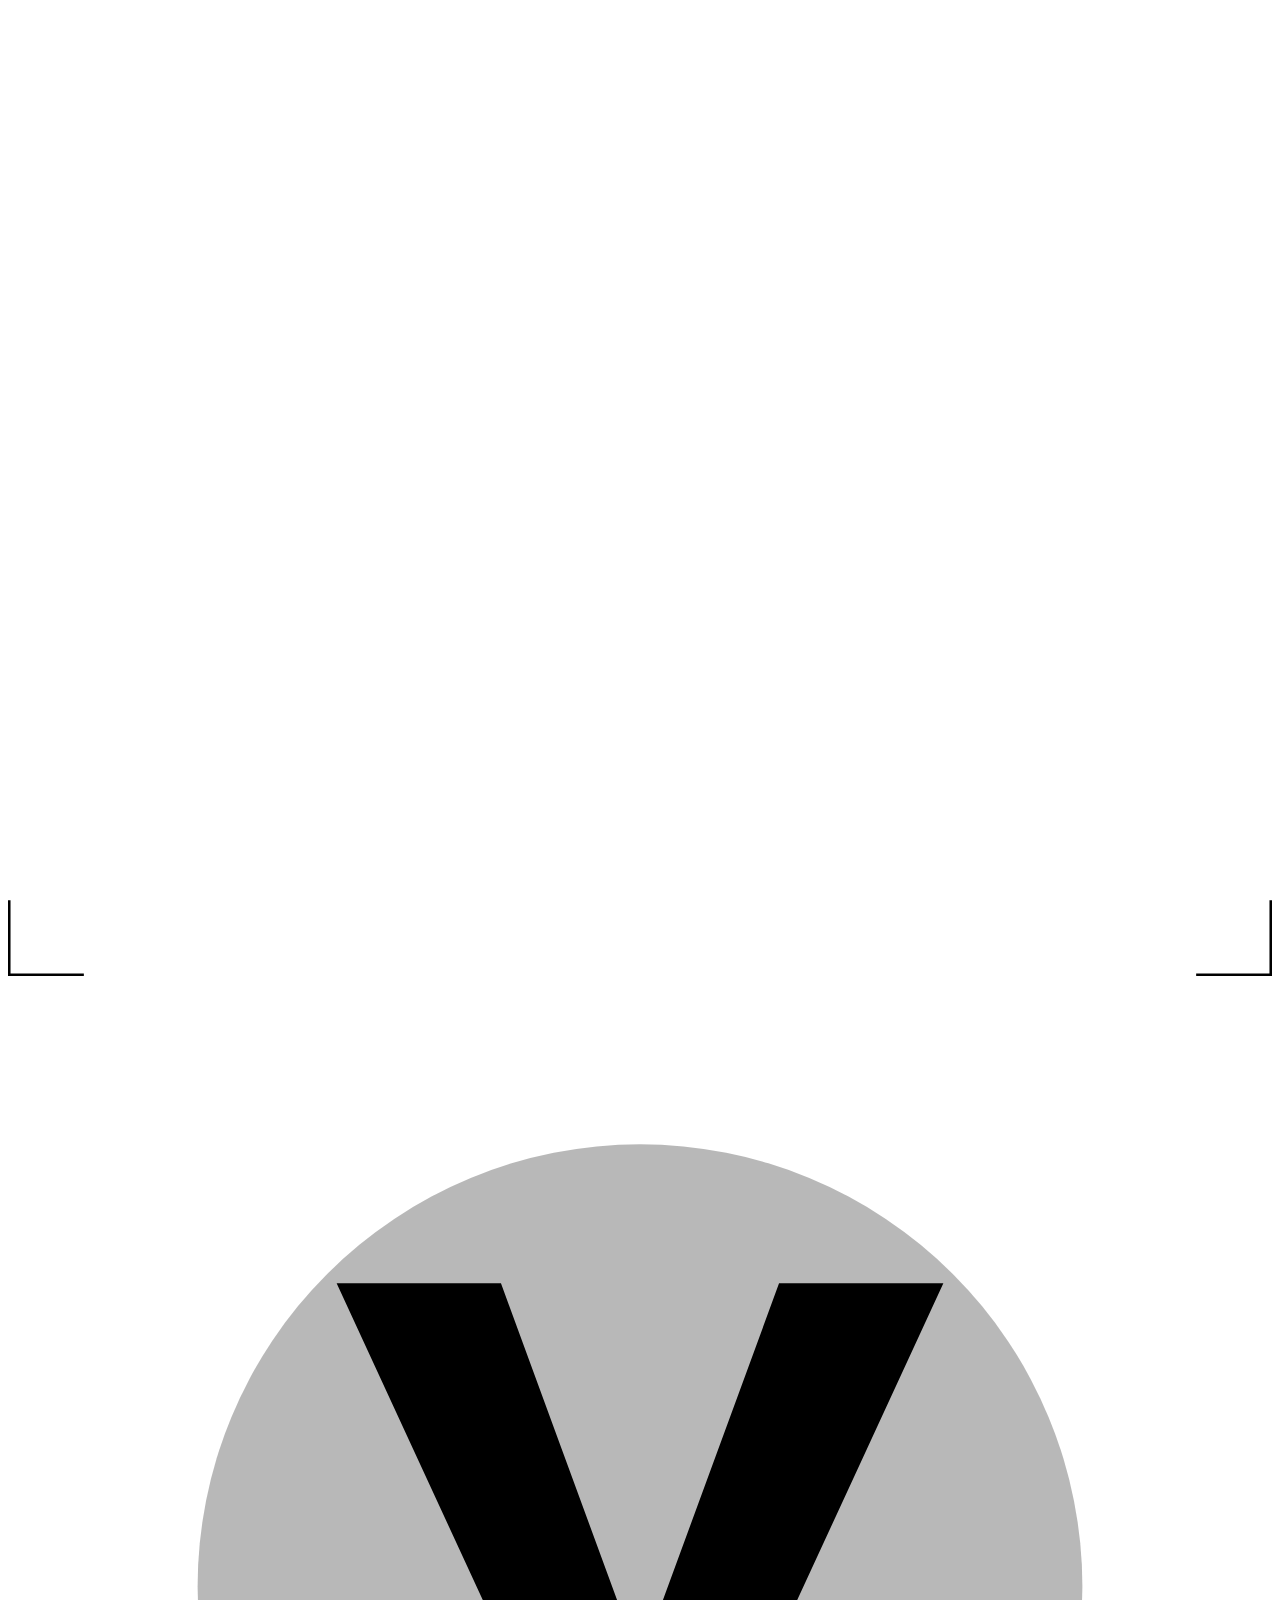
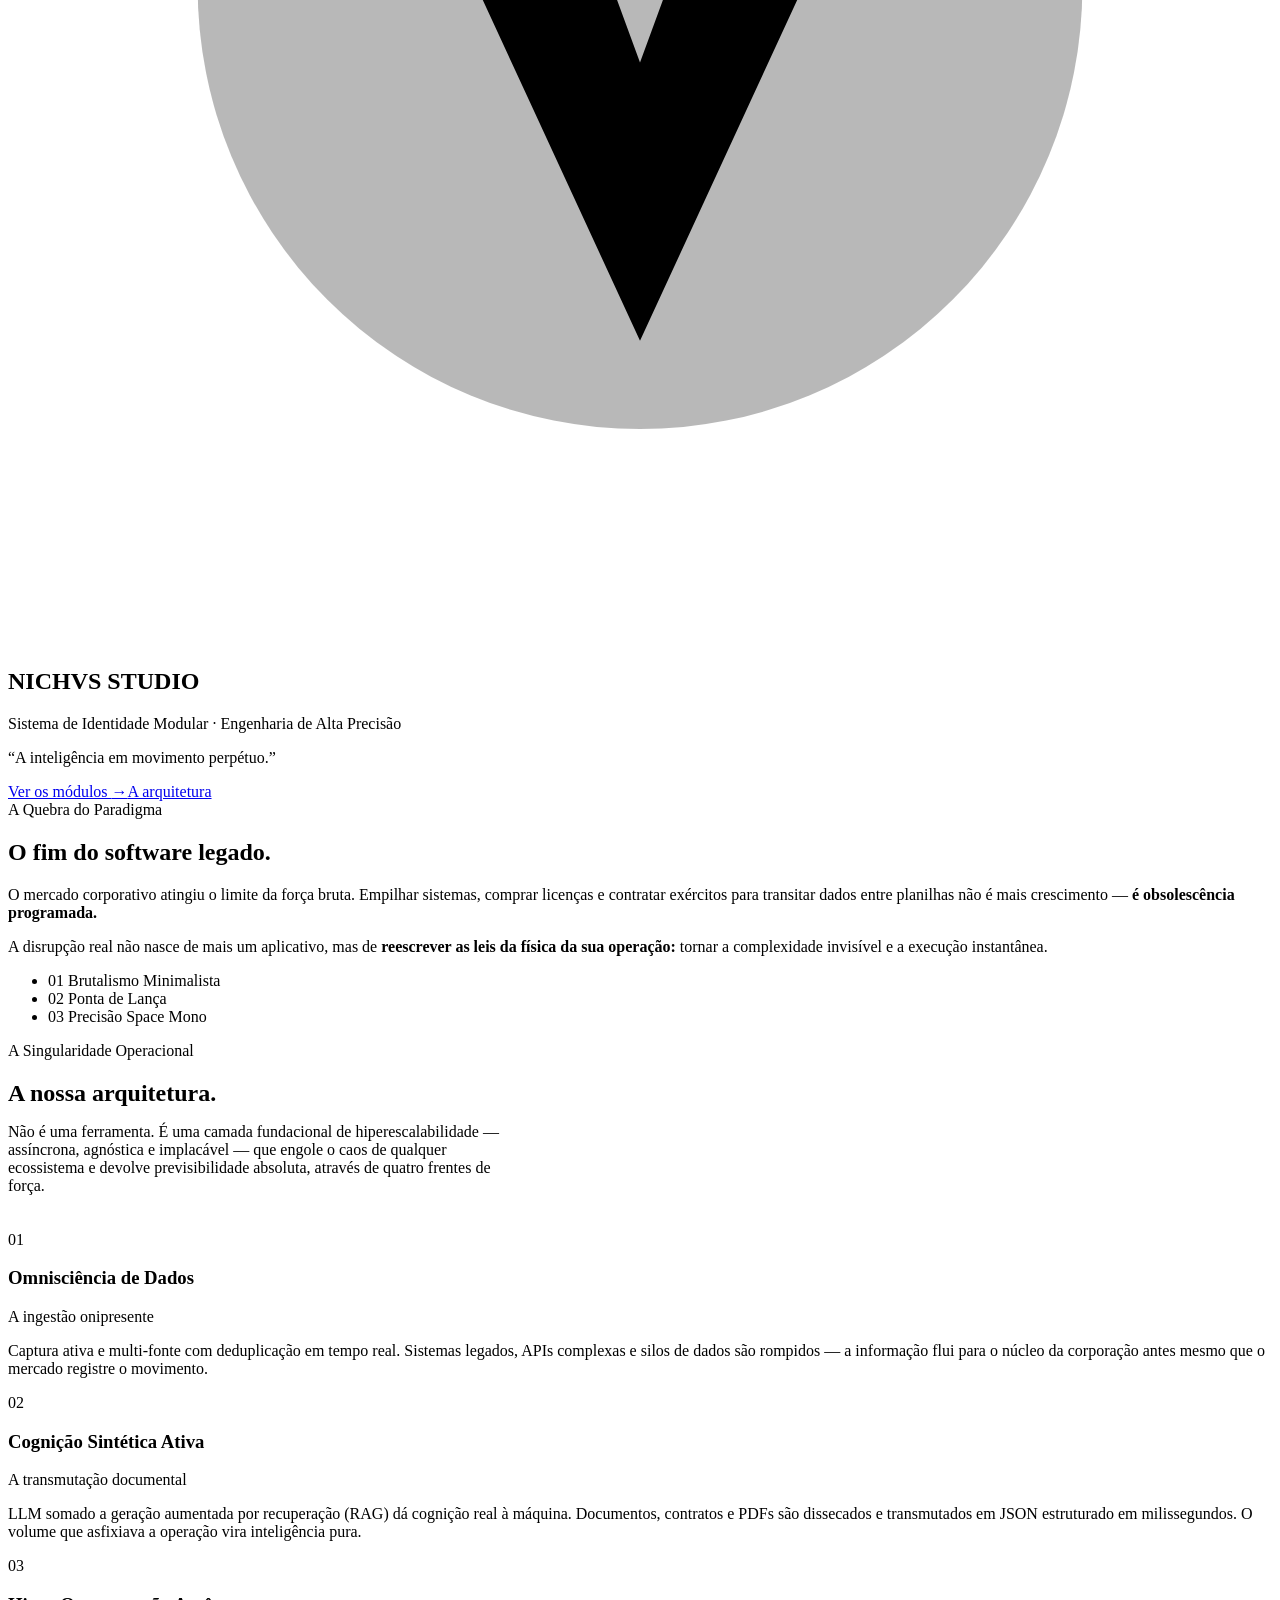
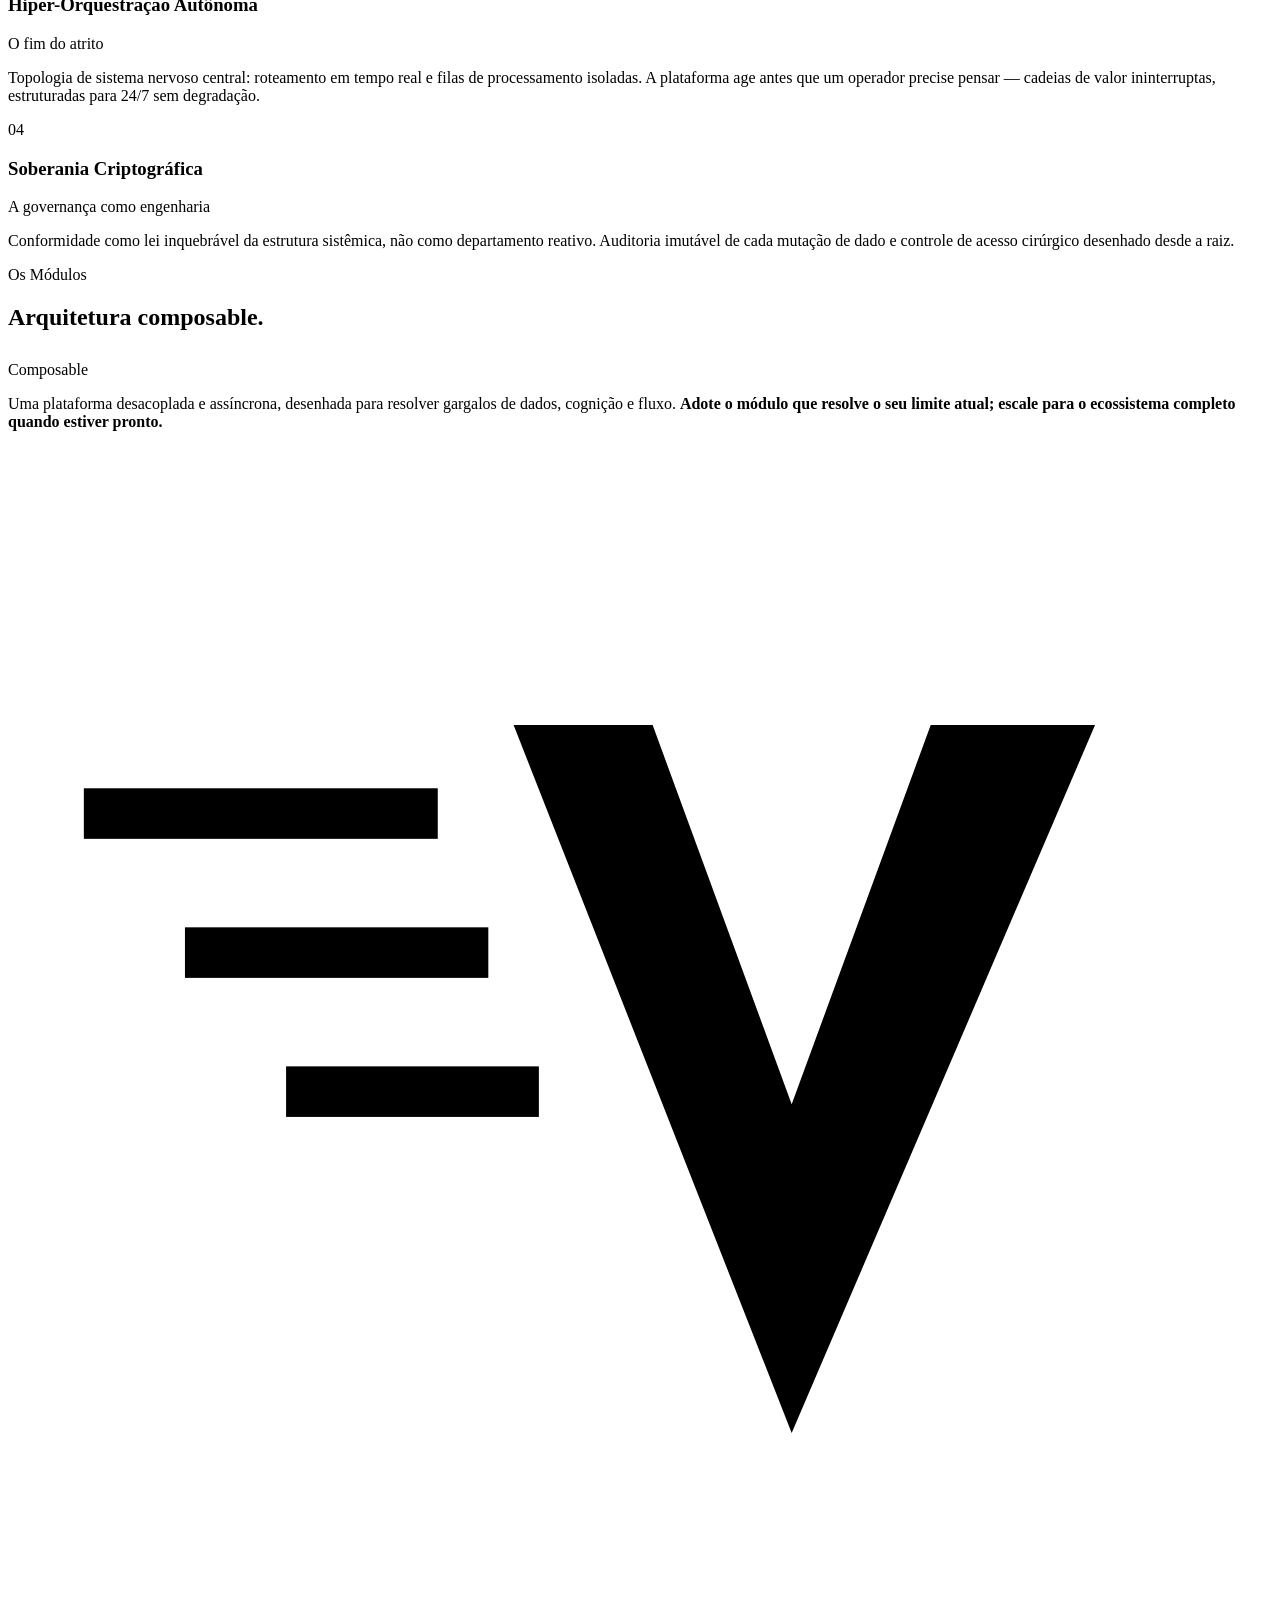
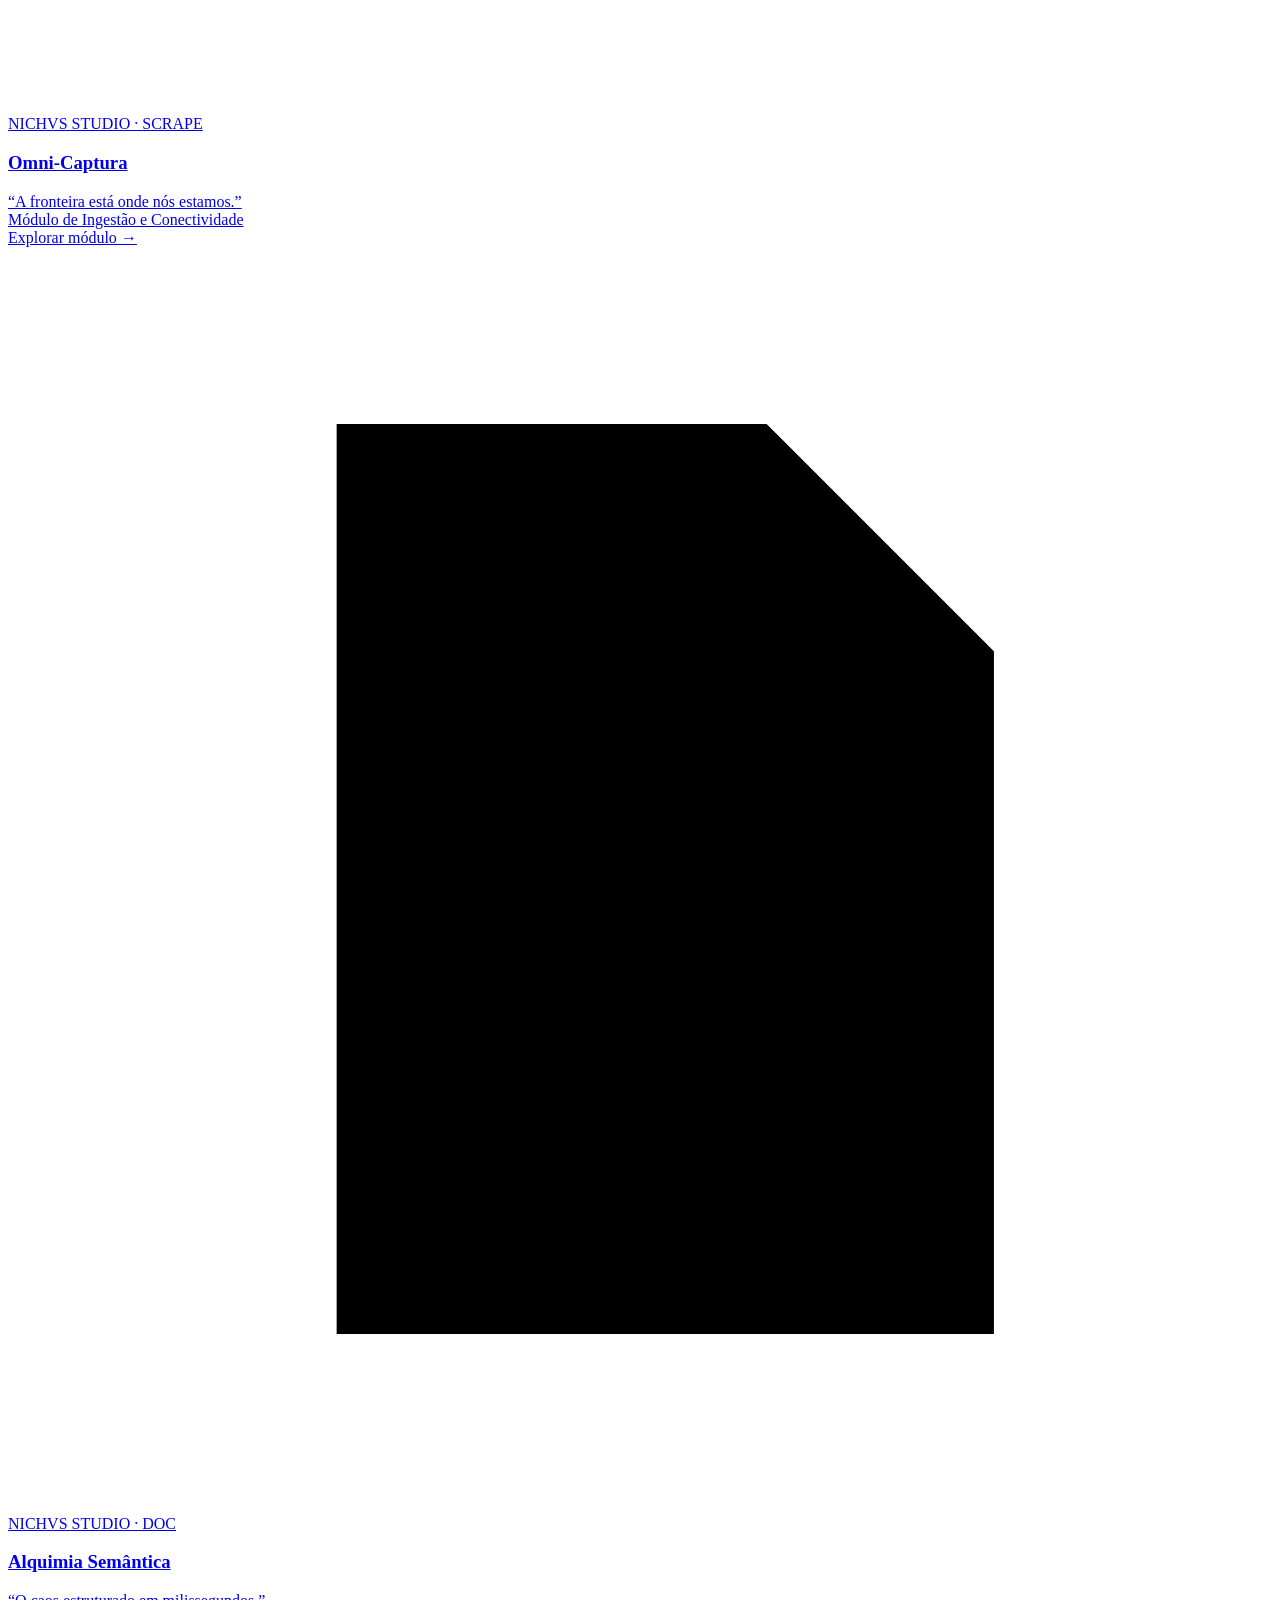
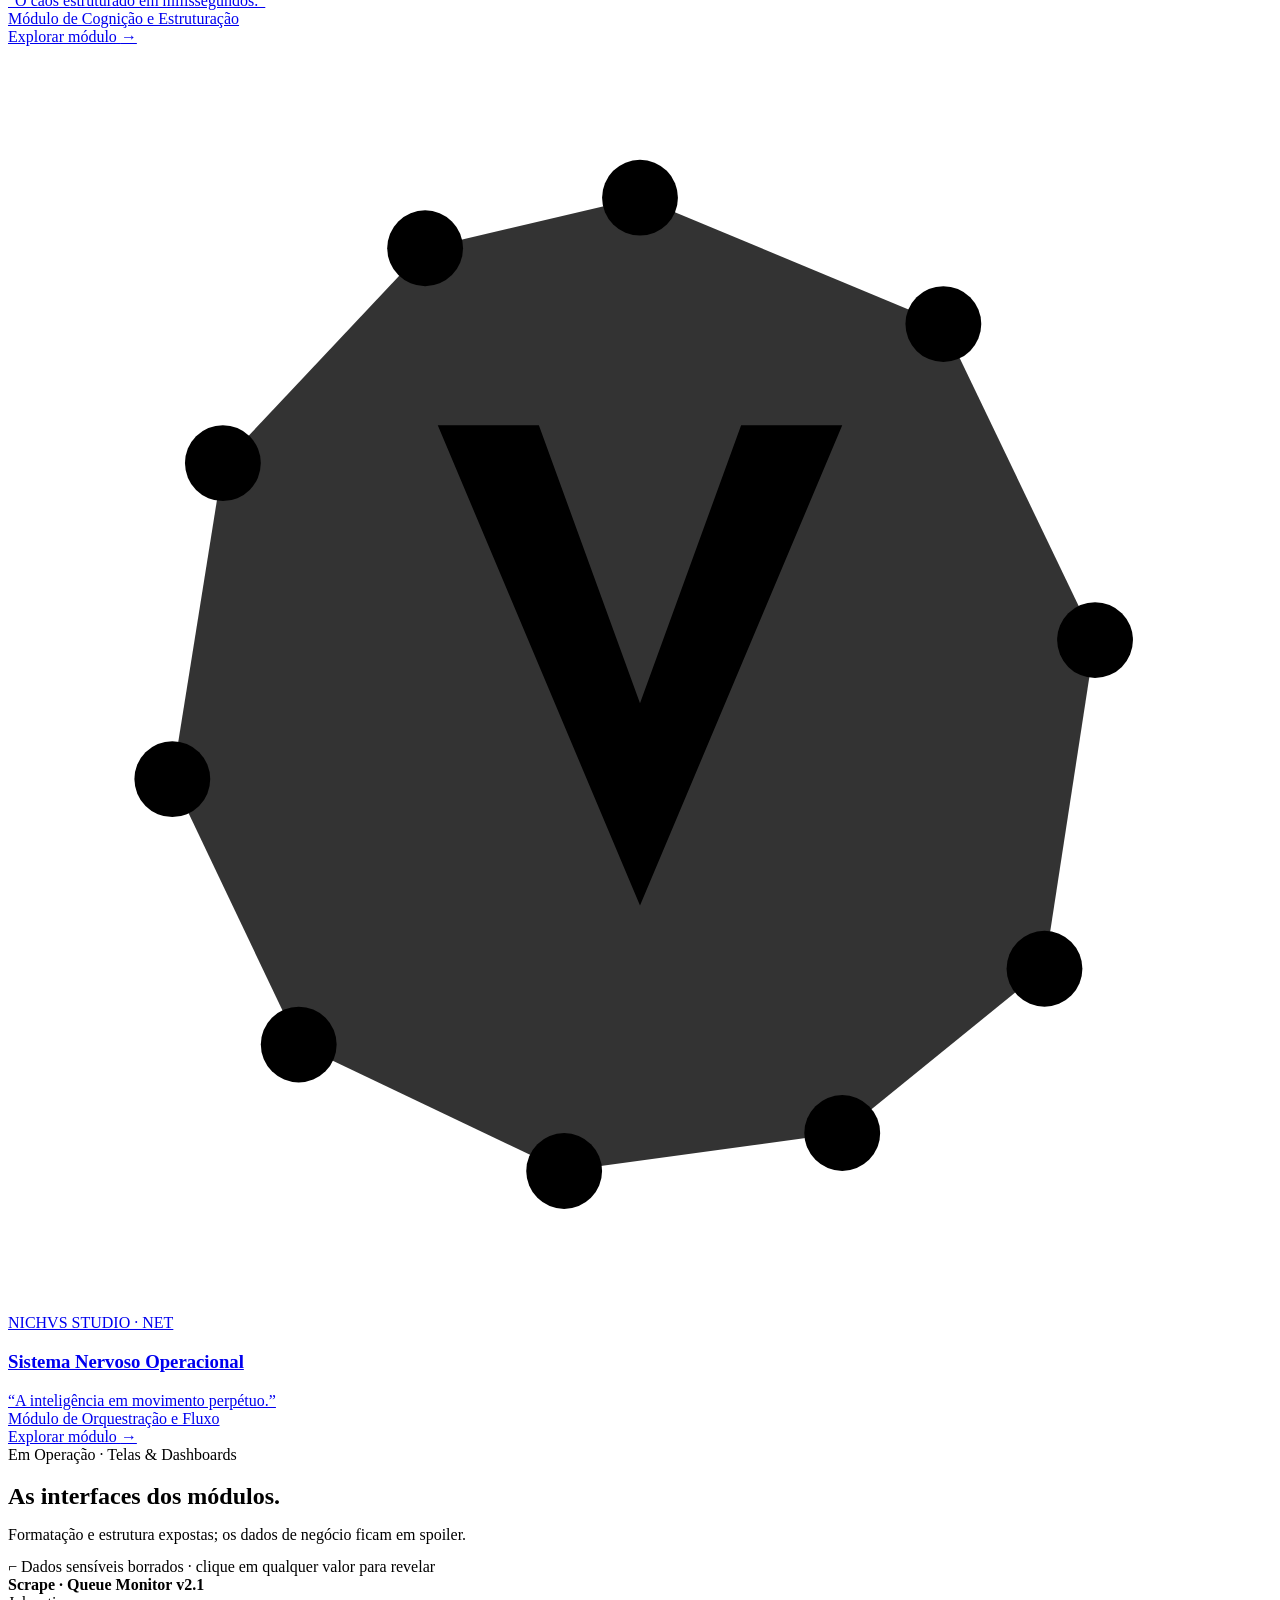
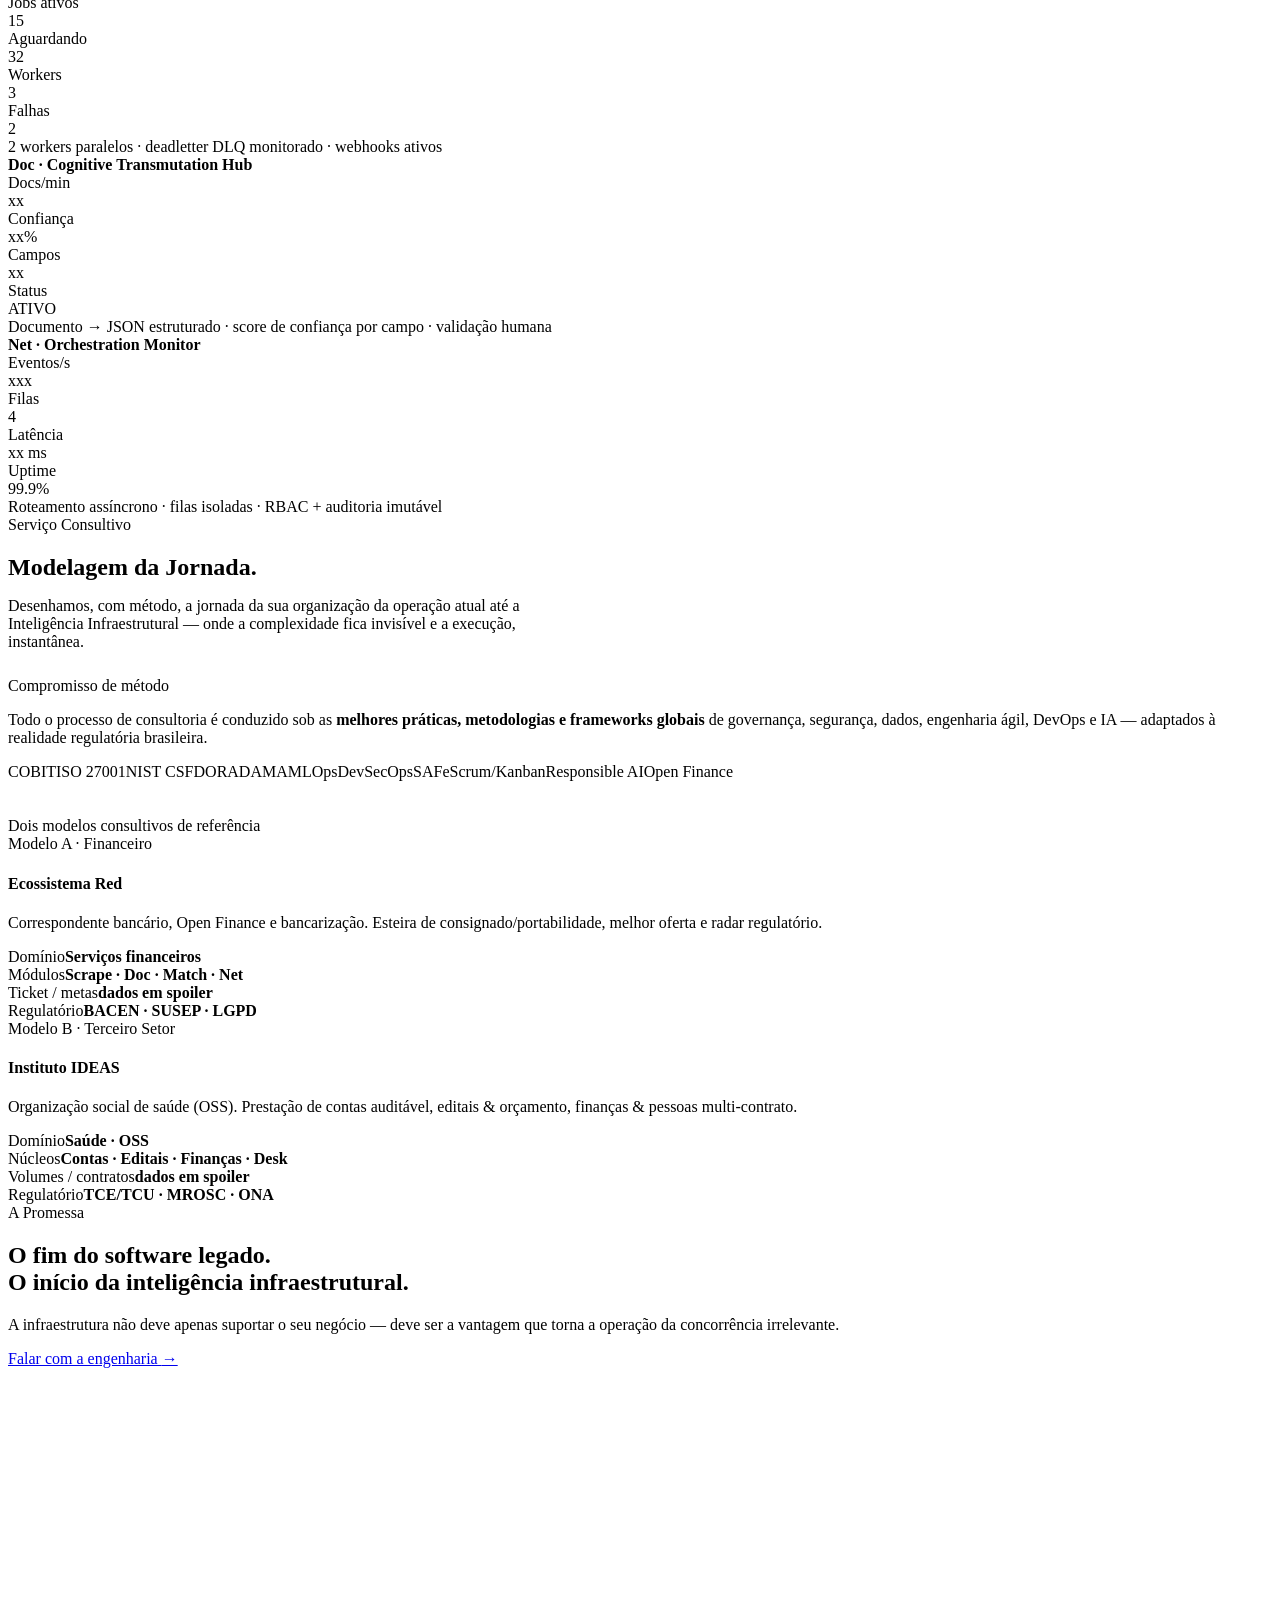
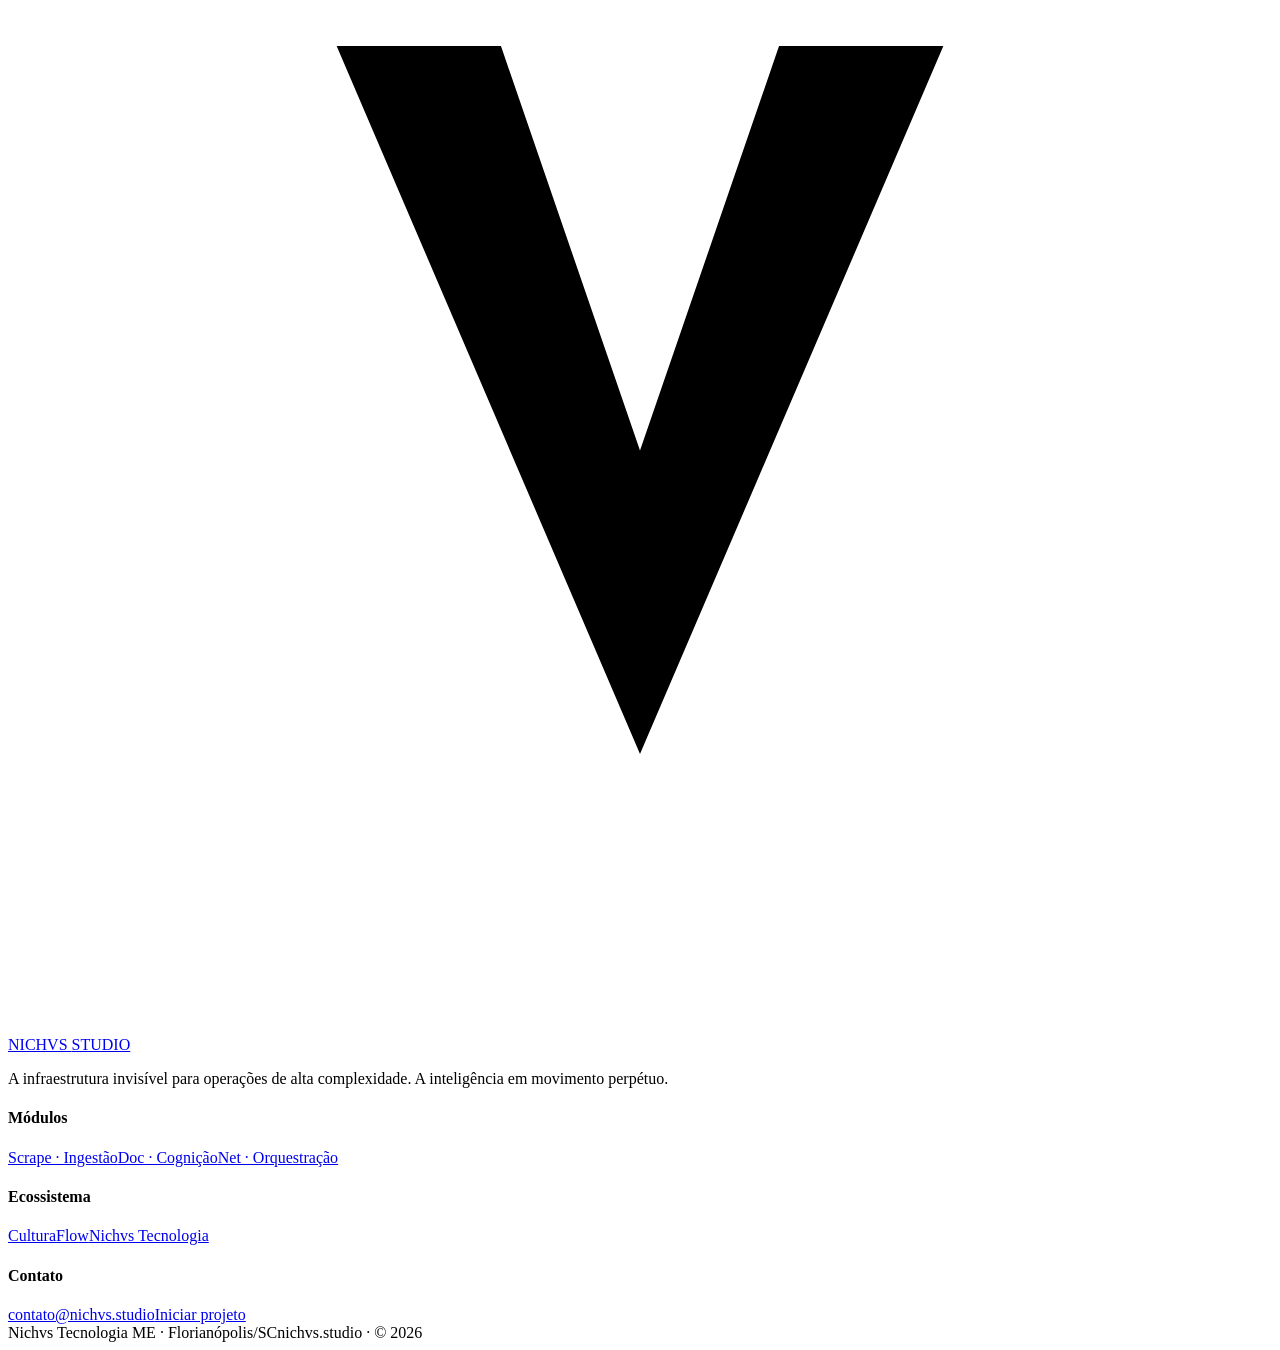
==== commit c9deb55c: "Add files via upload" ====
--- a/index.html
+++ b/index.html
@@ -1,272 +1 @@
-<!DOCTYPE html>
-<html lang="pt-BR">
-<head>
-<meta charset="UTF-8" />
-<meta name="viewport" content="width=device-width, initial-scale=1.0" />
-<title>NICHVS Tecnologia — Da cultura à infraestrutura</title>
-<meta name="description" content="Nichvs Tecnologia ME — dois produtos, uma obsessão: transformar complexidade em fluxo. CulturaFlow para o setor cultural e NICHVS STUDIO para infraestrutura de orquestração e governança." />
-<link rel="preconnect" href="https://fonts.googleapis.com" />
-<link rel="preconnect" href="https://fonts.gstatic.com" crossorigin />
-<link href="https://fonts.googleapis.com/css2?family=Space+Grotesk:wght@300;400;500;600;700&family=Space+Mono:wght@400;700&display=swap" rel="stylesheet" />
-<style>
-  :root{
-    --void:#080B0D;--surface:#0F1619;--surface-2:#131D21;
-    --line:#1E2B30;--text:#DBE7E9;--muted:#6E8389;
-    --brand:#56CFE1;          /* casa / Studio */
-    --cultura:#F4A93C;        /* CulturaFlow */
-    --maxw:1180px;
-  }
-  *{box-sizing:border-box;margin:0;padding:0}
-  html{scroll-behavior:smooth;-webkit-text-size-adjust:100%}
-  body{background:var(--void);color:var(--text);font-family:"Space Grotesk",system-ui,-apple-system,sans-serif;line-height:1.6;overflow-x:hidden;-webkit-font-smoothing:antialiased}
-  body::before{content:"";position:fixed;inset:0;z-index:0;pointer-events:none;opacity:.04;background-image:url("data:image/svg+xml,%3Csvg xmlns='http://www.w3.org/2000/svg' width='160' height='160'%3E%3Cfilter id='n'%3E%3CfeTurbulence type='fractalNoise' baseFrequency='0.85' numOctaves='2'/%3E%3C/filter%3E%3Crect width='100%25' height='100%25' filter='url(%23n)'/%3E%3C/svg%3E")}
-  .wrap{max-width:var(--maxw);margin:0 auto;padding:0 28px;position:relative;z-index:1}
-  a{color:inherit;text-decoration:none}
-  .mono{font-family:"Space Mono",ui-monospace,monospace}
-  header{position:fixed;top:0;left:0;right:0;z-index:50;transition:background .35s ease,border-color .35s ease,padding .35s ease;border-bottom:1px solid transparent;padding:18px 0}
-  header.scrolled{background:rgba(8,11,13,.78);-webkit-backdrop-filter:blur(14px);backdrop-filter:blur(14px);border-bottom:1px solid var(--line);padding:12px 0}
-  .nav{display:flex;align-items:center;justify-content:space-between;gap:24px}
-  .brand{display:flex;align-items:center;gap:12px;font-weight:700;letter-spacing:.12em}
-  .brand svg{width:34px;height:34px;display:block}
-  .nav-links{display:flex;gap:30px;align-items:center}
-  .nav-links a{color:var(--muted);font-size:13px;letter-spacing:.06em;transition:color .2s}
-  .nav-links a:hover{color:var(--text)}
-  .nav-cta{border:1px solid var(--line);color:var(--text);padding:9px 18px;border-radius:2px;font-size:12px;letter-spacing:.12em;text-transform:uppercase;transition:all .25s}
-  .nav-cta:hover{border-color:var(--brand);color:var(--brand);box-shadow:0 0 0 1px var(--brand) inset}
-  @media(max-width:760px){.nav-links a:not(.nav-cta){display:none}}
-
-  .hero{position:relative;min-height:92vh;display:flex;align-items:center;overflow:hidden}
-  .hero-glow{position:absolute;top:46%;left:60%;transform:translate(-50%,-50%);width:820px;height:820px;max-width:130vw;border-radius:50%;background:radial-gradient(circle, rgba(86,207,225,.13) 0%, rgba(244,169,60,.05) 42%, transparent 66%);pointer-events:none;z-index:0}
-  .hero-inner{display:grid;grid-template-columns:1.1fr .9fr;gap:48px;align-items:center;width:100%;padding:130px 0 70px}
-  .eyebrow{font-size:12px;letter-spacing:.34em;text-transform:uppercase;color:var(--brand);display:flex;align-items:center;gap:12px;margin-bottom:26px}
-  .eyebrow::before{content:"";width:34px;height:1px;background:var(--brand);display:inline-block}
-  h1{font-size:clamp(2.5rem,6vw,4.4rem);line-height:1.04;font-weight:700;letter-spacing:-.02em}
-  h1 .c{color:var(--cultura)}h1 .s{color:var(--brand)}
-  .hero-tag{font-size:clamp(1.05rem,2.1vw,1.35rem);color:var(--muted);font-weight:300;max-width:42ch;margin-top:24px}
-  .hero-tag b{color:var(--text);font-weight:500}
-  .hero-actions{display:flex;gap:16px;flex-wrap:wrap;margin-top:36px}
-  .btn{display:inline-flex;align-items:center;gap:10px;padding:15px 28px;border-radius:2px;font-size:13px;letter-spacing:.1em;text-transform:uppercase;font-weight:500;transition:all .25s}
-  .btn-primary{background:var(--brand);color:#06181C;font-weight:700}
-  .btn-primary:hover{background:#7BDDEC;transform:translateY(-2px);box-shadow:0 10px 30px -10px rgba(86,207,225,.5)}
-  .btn-ghost{border:1px solid var(--line);color:var(--text)}
-  .btn-ghost:hover{border-color:var(--brand);color:var(--brand)}
-  .hero-mark{display:flex;justify-content:center;align-items:center}
-  .hero-mark svg{width:min(380px,76vw);height:auto;overflow:visible}
-  @media(max-width:880px){.hero-inner{grid-template-columns:1fr;gap:6px;padding:140px 0 60px}.hero-mark{order:-1;margin-bottom:14px}.hero-mark svg{width:min(240px,54vw)}}
-
-  .net-line{stroke:var(--brand);stroke-width:1.4;opacity:.55;fill:none;stroke-dasharray:240;stroke-dashoffset:240;animation:draw 1.4s ease forwards}
-  .net-node{fill:var(--brand)}
-  .net-node.pulse{animation:pulse 3.2s ease-in-out infinite;transform-box:fill-box;transform-origin:center}
-  .net-v{fill:var(--brand);filter:drop-shadow(0 0 16px rgba(86,207,225,.45))}
-  @keyframes draw{to{stroke-dashoffset:0}}
-  @keyframes pulse{0%,100%{opacity:.5;transform:scale(1)}50%{opacity:1;transform:scale(1.5)}}
-
-  section{position:relative;z-index:1}
-  .sec-label{font-size:12px;letter-spacing:.32em;text-transform:uppercase;color:var(--muted);display:flex;align-items:center;gap:14px;margin-bottom:14px}
-  .sec-label::before{content:"";width:8px;height:8px;background:var(--brand);border-radius:50%;box-shadow:0 0 12px var(--brand);flex:none}
-
-  .products{padding:96px 0 40px;border-top:1px solid var(--line)}
-  .products-head{margin-bottom:46px}
-  .products-head h2{font-size:clamp(1.7rem,3.6vw,2.5rem);font-weight:600;letter-spacing:-.01em;margin-top:6px}
-  .products-head p{color:var(--muted);max-width:54ch;margin-top:14px;font-weight:300}
-  .pgrid{display:grid;grid-template-columns:1fr 1fr;gap:22px}
-  @media(max-width:840px){.pgrid{grid-template-columns:1fr}}
-
-  .product{position:relative;background:var(--surface);border:1px solid var(--line);border-radius:6px;padding:40px 36px 36px;display:flex;flex-direction:column;overflow:hidden;transition:background .3s ease,transform .3s ease;--c:var(--brand)}
-  .product:hover{background:var(--surface-2);transform:translateY(-3px)}
-  .product::before{content:"";position:absolute;top:0;left:0;right:0;height:3px;background:var(--c)}
-  .product-ico{width:46px;height:46px;margin-bottom:22px;color:var(--c)}
-  .product-ico svg{width:100%;height:100%;display:block;overflow:visible}
-  .product-eyebrow{font-family:"Space Mono",monospace;font-size:11px;letter-spacing:.2em;text-transform:uppercase;color:var(--c);margin-bottom:12px}
-  .product h3{font-size:1.9rem;font-weight:700;letter-spacing:-.015em;line-height:1.1}
-  .product .ptag{font-family:"Space Mono",monospace;font-size:13.5px;color:var(--text);margin:10px 0 18px}
-  .product p.desc{color:var(--muted);font-size:.97rem;font-weight:300;line-height:1.64}
-  .feats{list-style:none;margin:24px 0 30px;display:flex;flex-direction:column;gap:11px}
-  .feats li{display:flex;align-items:center;gap:12px;font-size:.92rem;color:var(--text)}
-  .feats li::before{content:"";width:7px;height:7px;border-radius:50%;background:var(--c);flex:none;box-shadow:0 0 10px var(--c)}
-  .product .cta{margin-top:auto;display:inline-flex;align-items:center;gap:10px;align-self:flex-start;border:1px solid var(--c);color:var(--c);padding:13px 24px;border-radius:2px;font-size:12.5px;letter-spacing:.1em;text-transform:uppercase;font-weight:500;transition:all .25s}
-  .product .cta:hover{background:var(--c);color:#06181C;font-weight:700}
-  .product .cta span{transition:transform .25s}
-  .product .cta:hover span{transform:translateX(4px)}
-
-  .about{padding:96px 0 110px}
-  .about-box{border:1px solid var(--line);border-radius:6px;background:linear-gradient(180deg,var(--surface),rgba(15,22,25,0));padding:54px 46px;display:grid;grid-template-columns:1fr 1fr;gap:40px;align-items:center}
-  @media(max-width:760px){.about-box{grid-template-columns:1fr;gap:24px;padding:40px 30px}}
-  .about-box h2{font-size:clamp(1.5rem,3vw,2.1rem);font-weight:600;letter-spacing:-.01em;line-height:1.2}
-  .about-box h2 .hl{color:var(--brand)}
-  .about-box p{color:var(--muted);font-weight:300;line-height:1.66}
-  .about-meta{display:flex;gap:34px;flex-wrap:wrap;margin-top:22px;font-family:"Space Mono",monospace;font-size:12.5px;color:var(--muted)}
-  .about-meta b{color:var(--text);font-weight:400;display:block;margin-bottom:3px}
-
-  footer{border-top:1px solid var(--line);padding:54px 0 40px}
-  .foot{display:flex;justify-content:space-between;align-items:flex-end;gap:30px;flex-wrap:wrap}
-  .foot .brand{letter-spacing:.12em}.foot .brand svg{width:30px;height:30px}
-  .foot-links{display:flex;gap:26px;font-size:13px;color:var(--muted)}
-  .foot-links a:hover{color:var(--text)}
-  .foot-meta{color:var(--muted);font-size:12.5px;line-height:1.9;text-align:right;width:100%;margin-top:24px;border-top:1px solid var(--line);padding-top:22px;display:flex;justify-content:space-between;flex-wrap:wrap;gap:10px}
-  .foot-meta .mono{color:var(--brand)}
-  @media(max-width:600px){.foot-meta{text-align:left}}
-
-  .reveal{opacity:0;transform:translateY(26px);transition:opacity .7s ease,transform .7s ease}
-  .reveal.in{opacity:1;transform:none}
-  @media(prefers-reduced-motion:reduce){*{animation:none!important;transition:none!important}.reveal{opacity:1;transform:none}.net-line{stroke-dashoffset:0}html{scroll-behavior:auto}}
-</style>
-</head>
-<body>
-<svg width="0" height="0" style="position:absolute" aria-hidden="true">
-  <symbol id="logo" viewBox="0 0 200 200">
-    <g>
-      <path class="net-line" d="M100 22 L148 40 L172 92 L164 144 L132 172 L88 178 L44 158 L24 114 L34 64 L66 30 Z"/>
-      <path class="net-line" d="M100 22 L128 104 M66 30 L72 96 M72 96 L96 140 M128 104 L96 140 M24 114 L72 96 M172 92 L128 104 M132 172 L96 140"/>
-    </g>
-    <g>
-      <circle class="net-node pulse" cx="100" cy="22" r="5"/>
-      <circle class="net-node pulse" cx="148" cy="40" r="5.5" style="animation-delay:.3s"/>
-      <circle class="net-node pulse" cx="172" cy="92" r="5" style="animation-delay:.6s"/>
-      <circle class="net-node pulse" cx="164" cy="144" r="5.5" style="animation-delay:.2s"/>
-      <circle class="net-node pulse" cx="132" cy="172" r="5" style="animation-delay:.9s"/>
-      <circle class="net-node pulse" cx="88" cy="178" r="5.5" style="animation-delay:.5s"/>
-      <circle class="net-node pulse" cx="44" cy="158" r="5" style="animation-delay:1.1s"/>
-      <circle class="net-node pulse" cx="24" cy="114" r="5.5" style="animation-delay:.4s"/>
-      <circle class="net-node pulse" cx="34" cy="64" r="5" style="animation-delay:.8s"/>
-      <circle class="net-node pulse" cx="66" cy="30" r="5.5" style="animation-delay:1.3s"/>
-      <circle class="net-node pulse" cx="72" cy="96" r="4" style="animation-delay:.7s"/>
-      <circle class="net-node pulse" cx="128" cy="104" r="4" style="animation-delay:1s"/>
-      <circle class="net-node pulse" cx="96" cy="140" r="4" style="animation-delay:.15s"/>
-    </g>
-    <path class="net-v" d="M64 60 L100 132 L136 60 L118 60 L100 96 L82 60 Z"/>
-  </symbol>
-</svg>
-
-<header id="head">
-  <div class="wrap nav">
-    <a class="brand" href="#top" aria-label="NICHVS"><svg><use href="#logo"/></svg><span>NICHVS</span></a>
-    <nav class="nav-links">
-      <a href="#produtos">Produtos</a>
-      <a href="#sobre">A empresa</a>
-      <a class="nav-cta" href="mailto:contato@nichvs.tech">Contato</a>
-    </nav>
-  </div>
-</header>
-
-<main id="top">
-  <section class="hero">
-    <div class="hero-glow"></div>
-    <div class="wrap">
-      <div class="hero-inner">
-        <div class="hero-copy">
-          <div class="eyebrow">Nichvs Tecnologia ME</div>
-          <h1>Da <span class="c">cultura</span><br>à <span class="s">infraestrutura.</span></h1>
-          <p class="hero-tag">Construímos as fundações invisíveis que transformam complexidade em movimento — <b>para o artista e para a corporação.</b> Dois produtos, uma obsessão: eliminar a fricção.</p>
-          <div class="hero-actions">
-            <a class="btn btn-primary" href="#produtos">Conhecer os produtos</a>
-            <a class="btn btn-ghost" href="mailto:contato@nichvs.tech">Falar com a gente</a>
-          </div>
-        </div>
-        <div class="hero-mark"><svg><use href="#logo"/></svg></div>
-      </div>
-    </div>
-  </section>
-
-  <section class="products" id="produtos">
-    <div class="wrap">
-      <div class="products-head">
-        <div class="sec-label reveal">Dois produtos</div>
-        <h2 class="reveal">Uma fundação, dois territórios.</h2>
-        <p class="reveal">Verticalizamos a inteligência onde a burocracia é mais densa. No setor cultural e na infraestrutura corporativa, o método é o mesmo: capturar o caos, estruturá-lo e devolver fluxo.</p>
-      </div>
-
-      <div class="pgrid">
-        <!-- CulturaFlow -->
-        <article class="product reveal" style="--c:var(--cultura)">
-          <div class="product-ico">
-            <svg viewBox="0 0 48 48" fill="none" stroke="currentColor" stroke-width="2.4" stroke-linecap="round">
-              <path d="M4 15 Q14 6 24 15 T44 15"/>
-              <path d="M4 24 Q14 15 24 24 T44 24"/>
-              <path d="M4 33 Q14 24 24 33 T44 33"/>
-            </svg>
-          </div>
-          <div class="product-eyebrow">Produto · Setor cultural</div>
-          <h3>CulturaFlow</h3>
-          <div class="ptag">O sistema operacional do fomento cultural.</div>
-          <p class="desc">Automatiza editais, registro autoral e licitações públicas — reduzindo de 60–80h para 4–8h o trabalho por edital. Democratiza o acesso a recursos antes restritos a uma elite burocrática, entregando compliance como serviço.</p>
-          <ul class="feats">
-            <li>Editais &amp; fomento cultural</li>
-            <li>Registro autoral — módulo F8</li>
-            <li>Licitações B2B · Lei 14.133/21</li>
-          </ul>
-          <a class="cta" href="https://culturaflow.netlify.app" target="_blank" rel="noopener">Acessar o CulturaFlow <span>&rarr;</span></a>
-        </article>
-
-        <!-- NICHVS STUDIO -->
-        <article class="product reveal" style="--c:var(--brand)">
-          <div class="product-ico">
-            <svg viewBox="0 0 48 48"><use href="#logo"/></svg>
-          </div>
-          <div class="product-eyebrow">Produto · Infraestrutura</div>
-          <h3>NICHVS STUDIO</h3>
-          <div class="ptag">A inteligência em movimento perpétuo.</div>
-          <p class="desc">Engenharia de alta precisão para negócios de alta complexidade. Uma fundação ponta a ponta que captura, estrutura, orquestra e blinda o fluxo da sua operação — orquestração, inteligência e governança em larga escala.</p>
-          <ul class="feats">
-            <li>Omni-Captura — Scrape</li>
-            <li>Alquimia Semântica — Doc</li>
-            <li>Orquestração &amp; Governança — Net · Compliance</li>
-          </ul>
-          <a class="cta" href="https://nichvs.studio" target="_blank" rel="noopener">Conhecer o Studio <span>&rarr;</span></a>
-        </article>
-      </div>
-    </div>
-  </section>
-
-  <section class="about" id="sobre">
-    <div class="wrap">
-      <div class="about-box reveal">
-        <div>
-          <div class="sec-label">A empresa</div>
-          <h2>Transformamos burocracia e complexidade em <span class="hl">fluxo operacional.</span></h2>
-        </div>
-        <div>
-          <p>A Nichvs Tecnologia nasceu para destravar o que importa — do produtor cultural independente que disputa um edital à corporação que processa milhões de eventos por dia. Mesma engenharia, mesma precisão, escalas diferentes.</p>
-          <div class="about-meta">
-            <div><b>Sede</b>Florianópolis · SC</div>
-            <div><b>CNPJ</b>28.954.962/0001-07</div>
-            <div><b>Domínio</b>nichvs.tech</div>
-          </div>
-        </div>
-      </div>
-    </div>
-  </section>
-</main>
-
-<footer>
-  <div class="wrap">
-    <div class="foot">
-      <a class="brand" href="#top"><svg><use href="#logo"/></svg><span>NICHVS</span></a>
-      <div class="foot-links">
-        <a href="https://culturaflow.netlify.app" target="_blank" rel="noopener">CulturaFlow</a>
-        <a href="https://nichvs.studio" target="_blank" rel="noopener">NICHVS Studio</a>
-        <a href="mailto:contato@nichvs.tech">Contato</a>
-      </div>
-    </div>
-    <div class="foot-meta">
-      <span>Nichvs Tecnologia ME · Florianópolis/SC</span>
-      <span class="mono">nichvs.tech · © <span id="yr"></span></span>
-    </div>
-  </div>
-</footer>
-
-<script>
-(function(){"use strict";
-  var yr=document.getElementById("yr");if(yr){yr.textContent=new Date().getFullYear();}
-  var head=document.getElementById("head");
-  function onScroll(){if(window.pageYOffset>40){head.classList.add("scrolled");}else{head.classList.remove("scrolled");}}
-  window.addEventListener("scroll",onScroll,{passive:true});onScroll();
-  var items=document.querySelectorAll(".reveal");
-  if("IntersectionObserver" in window){
-    var io=new IntersectionObserver(function(entries){for(var i=0;i<entries.length;i++){if(entries[i].isIntersecting){entries[i].target.classList.add("in");io.unobserve(entries[i].target);}}},{threshold:0.12,rootMargin:"0px 0px -40px 0px"});
-    for(var j=0;j<items.length;j++){io.observe(items[j]);}
-  }else{for(var k=0;k<items.length;k++){items[k].classList.add("in");}}
-})();
-</script>
-</body>
-</html>
+<!DOCTYPE html><html lang="pt-BR"><head><meta charset="UTF-8"/><meta name="viewport" content="width=device-width, initial-scale=1.0"/><title>NICHVS STUDIO — A inteligência em movimento perpétuo</title><meta name="description" content="NICHVS STUDIO — A infraestrutura invisível para operações de alta complexidade. Arquitetura composable: Scrape, Doc e Net. Ingestão, cognição e orquestração com governança."/><link rel="preconnect" href="https://fonts.googleapis.com"/><link rel="preconnect" href="https://fonts.gstatic.com" crossorigin/><link href="https://fonts.googleapis.com/css2?family=Sora:wght@300;400;600;800&family=Space+Mono:wght@400;700&display=swap" rel="stylesheet"/><link rel="stylesheet" href="studio.css"/></head><body class=""><header id="head"><div class="wrap nav"><a class="brand" href="index.html" aria-label="NICHVS STUDIO"><svg viewBox="0 0 100 100" aria-hidden="true"><path class="v-fill" d="M26 22 L50 78 L74 22 L61 22 L50 54 L39 22 Z"/></svg><span class="bt">NICHVS <span>STUDIO</span></span></a><nav class="nav-links"><a href="index.html#paradigma">Paradigma</a><a href="index.html#arquitetura">Arquitetura</a><a href="index.html#modulos">Módulos</a><a href="index.html#telas">Telas</a><a href="index.html#consultoria">Consultoria</a><a class="nav-cta" href="mailto:contato@nichvs.studio">Contato</a></nav></div></header><main id="top"><section class="hero"><div class="hero-glow"></div><svg class="hero-frame" viewBox="0 0 100 100" preserveAspectRatio="none"><path d="M0 6 V0 H6 M94 0 H100 V6 M100 94 V100 H94 M6 100 H0 V94" fill="none" stroke="currentColor" stroke-width=".4"/></svg><div class="wrap"><div class="hero-inner"><svg class="hero-mark" viewBox="0 0 100 100" aria-hidden="true"><circle cx="50" cy="48" r="35" class="v-stroke" stroke-width="1" opacity=".28"/><path class="v-fill" d="M26 24 L50 76 L74 24 L61 24 L50 54 L39 24 Z"/></svg><h1>NICHVS <span class="b2">STUDIO</span></h1><div class="hero-sub">Sistema de Identidade Modular · Engenharia de Alta Precisão</div><p class="hero-tag">“A inteligência em movimento perpétuo.”</p><div class="hero-actions"><a class="btn btn-primary" href="#modulos">Ver os módulos <span class="arw">&rarr;</span></a><a class="btn btn-ghost" href="#arquitetura">A arquitetura</a></div></div></div></section><section class="sec" id="paradigma"><div class="wrap"><div class="sec-label reveal">A Quebra do Paradigma</div><div class="para-grid"><div class="ptext reveal"><h2>O fim do software legado.</h2><p>O mercado corporativo atingiu o limite da força bruta. Empilhar sistemas, comprar licenças e contratar exércitos para transitar dados entre planilhas não é mais crescimento — <strong>é obsolescência programada.</strong></p><p>A disrupção real não nasce de mais um aplicativo, mas de <strong>reescrever as leis da física da sua operação:</strong> tornar a complexidade invisível e a execução instantânea.</p></div><ul class="concept-list reveal"><li><span class="n">01</span> Brutalismo Minimalista</li><li><span class="n">02</span> Ponta de Lança</li><li><span class="n">03</span> Precisão <span class="sm">Space Mono</span></li></ul></div></div></section><section class="sec" id="arquitetura"><div class="wrap"><div class="sec-label reveal">A Singularidade Operacional</div><h2 class="reveal" style="margin-bottom:14px">A nossa arquitetura.</h2><p class="reveal" style="color:var(--muted);font-weight:300;max-width:62ch;margin-bottom:36px">Não é uma ferramenta. É uma camada fundacional de hiperescalabilidade — assíncrona, agnóstica e implacável — que engole o caos de qualquer ecossistema e devolve previsibilidade absoluta, através de quatro frentes de força.</p><div class="fronts"><div class="front reveal"><div class="fn">01</div><h3>Omnisciência de Dados</h3><div class="fsub">A ingestão onipresente</div><p>Captura ativa e multi-fonte com deduplicação em tempo real. Sistemas legados, APIs complexas e silos de dados são rompidos — a informação flui para o núcleo da corporação antes mesmo que o mercado registre o movimento.</p></div><div class="front reveal"><div class="fn">02</div><h3>Cognição Sintética Ativa</h3><div class="fsub">A transmutação documental</div><p>LLM somado a geração aumentada por recuperação (RAG) dá cognição real à máquina. Documentos, contratos e PDFs são dissecados e transmutados em JSON estruturado em milissegundos. O volume que asfixiava a operação vira inteligência pura.</p></div><div class="front reveal"><div class="fn">03</div><h3>Hiper-Orquestração Autônoma</h3><div class="fsub">O fim do atrito</div><p>Topologia de sistema nervoso central: roteamento em tempo real e filas de processamento isoladas. A plataforma age antes que um operador precise pensar — cadeias de valor ininterruptas, estruturadas para 24/7 sem degradação.</p></div><div class="front reveal"><div class="fn">04</div><h3>Soberania Criptográfica</h3><div class="fsub">A governança como engenharia</div><p>Conformidade como lei inquebrável da estrutura sistêmica, não como departamento reativo. Auditoria imutável de cada mutação de dado e controle de acesso cirúrgico desenhado desde a raiz.</p></div></div></div></section><section class="sec" id="modulos"><div class="wrap"><div class="sec-label reveal">Os Módulos</div><h2 class="reveal" style="margin-bottom:30px">Arquitetura composable.</h2><div class="composable reveal"><span class="ctag">Composable</span><p>Uma plataforma desacoplada e assíncrona, desenhada para resolver gargalos de dados, cognição e fluxo. <b>Adote o módulo que resolve o seu limite atual; escale para o ecossistema completo quando estiver pronto.</b></p></div><div class="mods"><a class="mod m-scrape reveal" href="scrape.html"><svg class="mod-ico" viewBox="0 0 100 100" aria-hidden="true"><g class="v-fill"><rect x="6" y="27" width="28" height="4"/><rect x="14" y="38" width="24" height="4"/><rect x="22" y="49" width="20" height="4"/></g><path class="v-fill" d="M40 22 L62 78 L86 22 L73 22 L62 52 L51 22 Z"/></svg><div class="mod-name">NICHVS STUDIO · SCRAPE</div><h3>Omni-Captura</h3><div class="mtag">“A fronteira está onde nós estamos.”</div><div class="mcon">Módulo de Ingestão e Conectividade</div><span class="go">Explorar módulo <span class="arw">&rarr;</span></span></a><a class="mod m-doc reveal" href="doc.html"><svg class="mod-ico" viewBox="0 0 100 100" aria-hidden="true"><path class="v-stroke" stroke-width="4" stroke-linejoin="round" d="M26 14 H60 L78 32 V86 H26 Z"/><path class="v-stroke" stroke-width="4" stroke-linejoin="round" d="M60 14 V32 H78"/><path class="v-fill" d="M38 40 L51 70 L64 40 L57 40 L51 56 L45 40 Z"/></svg><div class="mod-name">NICHVS STUDIO · DOC</div><h3>Alquimia Semântica</h3><div class="mtag">“O caos estruturado em milissegundos.”</div><div class="mcon">Módulo de Cognição e Estruturação</div><span class="go">Explorar módulo <span class="arw">&rarr;</span></span></a><a class="mod m-net reveal" href="net.html"><svg class="mod-ico" viewBox="0 0 100 100" aria-hidden="true"><path class="v-stroke" stroke-width="1.2" opacity=".8" d="M50 12 L74 22 L86 47 L82 73 L66 86 L44 89 L23 79 L13 58 L17 33 L33 16 Z"/><path class="v-stroke" stroke-width="1.2" opacity=".55" d="M50 12 L50 48 M13 58 L50 48 M86 47 L50 48 M66 86 L50 48"/><circle class="net-node pulse" cx="50" cy="12" r="3" style="animation-delay:0.00s"/><circle class="net-node pulse" cx="74" cy="22" r="3" style="animation-delay:0.18s"/><circle class="net-node pulse" cx="86" cy="47" r="3" style="animation-delay:0.36s"/><circle class="net-node pulse" cx="82" cy="73" r="3" style="animation-delay:0.54s"/><circle class="net-node pulse" cx="66" cy="86" r="3" style="animation-delay:0.72s"/><circle class="net-node pulse" cx="44" cy="89" r="3" style="animation-delay:0.90s"/><circle class="net-node pulse" cx="23" cy="79" r="3" style="animation-delay:1.08s"/><circle class="net-node pulse" cx="13" cy="58" r="3" style="animation-delay:1.26s"/><circle class="net-node pulse" cx="17" cy="33" r="3" style="animation-delay:1.44s"/><circle class="net-node pulse" cx="33" cy="16" r="3" style="animation-delay:1.62s"/><path class="v-fill" d="M34 30 L50 68 L66 30 L58 30 L50 52 L42 30 Z"/></svg><div class="mod-name">NICHVS STUDIO · NET</div><h3>Sistema Nervoso Operacional</h3><div class="mtag">“A inteligência em movimento perpétuo.”</div><div class="mcon">Módulo de Orquestração e Fluxo</div><span class="go">Explorar módulo <span class="arw">&rarr;</span></span></a></div></div></section><section class="sec" id="telas"><div class="wrap"><div class="sec-label reveal">Em Operação · Telas & Dashboards</div><h2 class="reveal" style="margin-bottom:10px">As interfaces dos módulos.</h2><p class="reveal" style="color:var(--muted);font-weight:300;max-width:60ch;margin-bottom:14px">Formatação e estrutura expostas; os dados de negócio ficam em spoiler.</p><div class="spoiler-note reveal">⌐ Dados sensíveis borrados · clique em qualquer valor para revelar</div><div class="telas reveal"><div class="dash d-scrape"><div class="dash-bar"><span class="dot"></span><span class="dot"></span><span class="dot"></span><span class="dt"><b>Scrape · Queue Monitor v2.1</b></span></div><div class="dash-body"><div class="metric"><div class="ml">Jobs ativos</div><div class="mv"><span class="spoiler" title="clique para revelar">15</span></div></div><div class="metric"><div class="ml">Aguardando</div><div class="mv"><span class="spoiler" title="clique para revelar">32</span></div></div><div class="metric"><div class="ml">Workers</div><div class="mv">3</div></div><div class="metric"><div class="ml">Falhas</div><div class="mv"><span class="spoiler" title="clique para revelar">2</span></div></div></div><div class="dash-foot">2 workers paralelos · deadletter DLQ monitorado · webhooks ativos</div></div><div class="dash d-doc"><div class="dash-bar"><span class="dot"></span><span class="dot"></span><span class="dot"></span><span class="dt"><b>Doc · Cognitive Transmutation Hub</b></span></div><div class="dash-body"><div class="metric"><div class="ml">Docs/min</div><div class="mv"><span class="spoiler" title="clique para revelar">xx</span></div></div><div class="metric"><div class="ml">Confiança</div><div class="mv"><span class="spoiler" title="clique para revelar">xx%</span></div></div><div class="metric"><div class="ml">Campos</div><div class="mv"><span class="spoiler" title="clique para revelar">xx</span></div></div><div class="metric"><div class="ml">Status</div><div class="mv">ATIVO</div></div></div><div class="dash-foot">Documento → JSON estruturado · score de confiança por campo · validação humana</div></div><div class="dash d-net"><div class="dash-bar"><span class="dot"></span><span class="dot"></span><span class="dot"></span><span class="dt"><b>Net · Orchestration Monitor</b></span></div><div class="dash-body"><div class="metric"><div class="ml">Eventos/s</div><div class="mv"><span class="spoiler" title="clique para revelar">xxx</span></div></div><div class="metric"><div class="ml">Filas</div><div class="mv">4</div></div><div class="metric"><div class="ml">Latência</div><div class="mv"><span class="spoiler" title="clique para revelar">xx ms</span></div></div><div class="metric"><div class="ml">Uptime</div><div class="mv">99.9%</div></div></div><div class="dash-foot">Roteamento assíncrono · filas isoladas · RBAC + auditoria imutável</div></div></div></div></section><section class="sec" id="consultoria"><div class="wrap"><div class="sec-label reveal">Serviço Consultivo</div><h2 class="reveal" style="margin-bottom:10px">Modelagem da Jornada.</h2><p class="reveal" style="color:var(--muted);font-weight:300;max-width:64ch;margin-bottom:26px">Desenhamos, com método, a jornada da sua organização da operação atual até a Inteligência Infraestrutural — onde a complexidade fica invisível e a execução, instantânea.</p><div class="method reveal"><div class="mt">Compromisso de método</div><p>Todo o processo de consultoria é conduzido sob as <b>melhores práticas, metodologias e frameworks globais</b> de governança, segurança, dados, engenharia ágil, DevOps e IA — adaptados à realidade regulatória brasileira.</p><div class="fwchips"><span class="fwchip on">COBIT</span><span class="fwchip on">ISO 27001</span><span class="fwchip on">NIST CSF</span><span class="fwchip on">DORA</span><span class="fwchip on">DAMA</span><span class="fwchip on">MLOps</span><span class="fwchip on">DevSecOps</span><span class="fwchip on">SAFe</span><span class="fwchip on">Scrum/Kanban</span><span class="fwchip on">Responsible AI</span><span class="fwchip on">Open Finance</span></div></div><div class="sec-label reveal" style="margin-top:36px">Dois modelos consultivos de referência</div><div class="models reveal"><div class="model fin"><div class="mk">Modelo A · Financeiro</div><h4>Ecossistema Red</h4><p>Correspondente bancário, Open Finance e bancarização. Esteira de consignado/portabilidade, melhor oferta e radar regulatório.</p><div class="mrow"><span>Domínio</span><b>Serviços financeiros</b></div><div class="mrow"><span>Módulos</span><b>Scrape · Doc · Match · Net</b></div><div class="mrow"><span>Ticket / metas</span><b><span class="spoiler" title="clique para revelar">dados em spoiler</span></b></div><div class="mrow"><span>Regulatório</span><b>BACEN · SUSEP · LGPD</b></div></div><div class="model oss"><div class="mk">Modelo B · Terceiro Setor</div><h4>Instituto IDEAS</h4><p>Organização social de saúde (OSS). Prestação de contas auditável, editais &amp; orçamento, finanças &amp; pessoas multi-contrato.</p><div class="mrow"><span>Domínio</span><b>Saúde · OSS</b></div><div class="mrow"><span>Núcleos</span><b>Contas · Editais · Finanças · Desk</b></div><div class="mrow"><span>Volumes / contratos</span><b><span class="spoiler" title="clique para revelar">dados em spoiler</span></b></div><div class="mrow"><span>Regulatório</span><b>TCE/TCU · MROSC · ONA</b></div></div></div></div></section><section class="promise"><div class="wrap"><div class="sec-label reveal">A Promessa</div><h2 class="big reveal"><span class="l1">O fim do software legado.</span><br><span class="l2">O início da inteligência infraestrutural.</span></h2><p class="sub reveal">A infraestrutura não deve apenas suportar o seu negócio — deve ser a vantagem que torna a operação da concorrência irrelevante.</p><a class="btn btn-primary reveal" href="mailto:contato@nichvs.studio">Falar com a engenharia <span class="arw">&rarr;</span></a></div></section></main><footer><div class="wrap"><div class="fgrid"><div class="fcol"><a class="brand" href="index.html"><svg viewBox="0 0 100 100" aria-hidden="true"><path class="v-fill" d="M26 22 L50 78 L74 22 L61 22 L50 54 L39 22 Z"/></svg><span class="bt">NICHVS <span>STUDIO</span></span></a><p class="fabout">A infraestrutura invisível para operações de alta complexidade. A inteligência em movimento perpétuo.</p></div><div class="fcol"><h4>Módulos</h4><a href="scrape.html">Scrape · Ingestão</a><a href="doc.html">Doc · Cognição</a><a href="net.html">Net · Orquestração</a></div><div class="fcol"><h4>Ecossistema</h4><a href="https://culturaflow.netlify.app" target="_blank" rel="noopener">CulturaFlow</a><a href="https://nichvs.tech" target="_blank" rel="noopener">Nichvs Tecnologia</a></div><div class="fcol"><h4>Contato</h4><a href="mailto:contato@nichvs.studio">contato@nichvs.studio</a><a href="mailto:contato@nichvs.studio?subject=Novo%20projeto">Iniciar projeto</a></div></div><div class="fmeta"><span>Nichvs Tecnologia ME · Florianópolis/SC</span><span class="gold">nichvs.studio · © 2026</span></div></div></footer><script>(function(){"use strict";var h=document.getElementById("head");function s(){if(window.pageYOffset>40){h.classList.add("scrolled");}else{h.classList.remove("scrolled");}}window.addEventListener("scroll",s,{passive:true});s();var it=document.querySelectorAll(".reveal");if("IntersectionObserver" in window){var io=new IntersectionObserver(function(e){for(var i=0;i<e.length;i++){if(e[i].isIntersecting){e[i].target.classList.add("in");io.unobserve(e[i].target);}}},{threshold:.12,rootMargin:"0px 0px -40px 0px"});for(var j=0;j<it.length;j++){io.observe(it[j]);}}else{for(var k=0;k<it.length;k++){it[k].classList.add("in");}}var sp=document.querySelectorAll(".spoiler");for(var q=0;q<sp.length;q++){sp[q].addEventListener("click",function(){this.classList.toggle("revealed");});}})();</script></body></html>
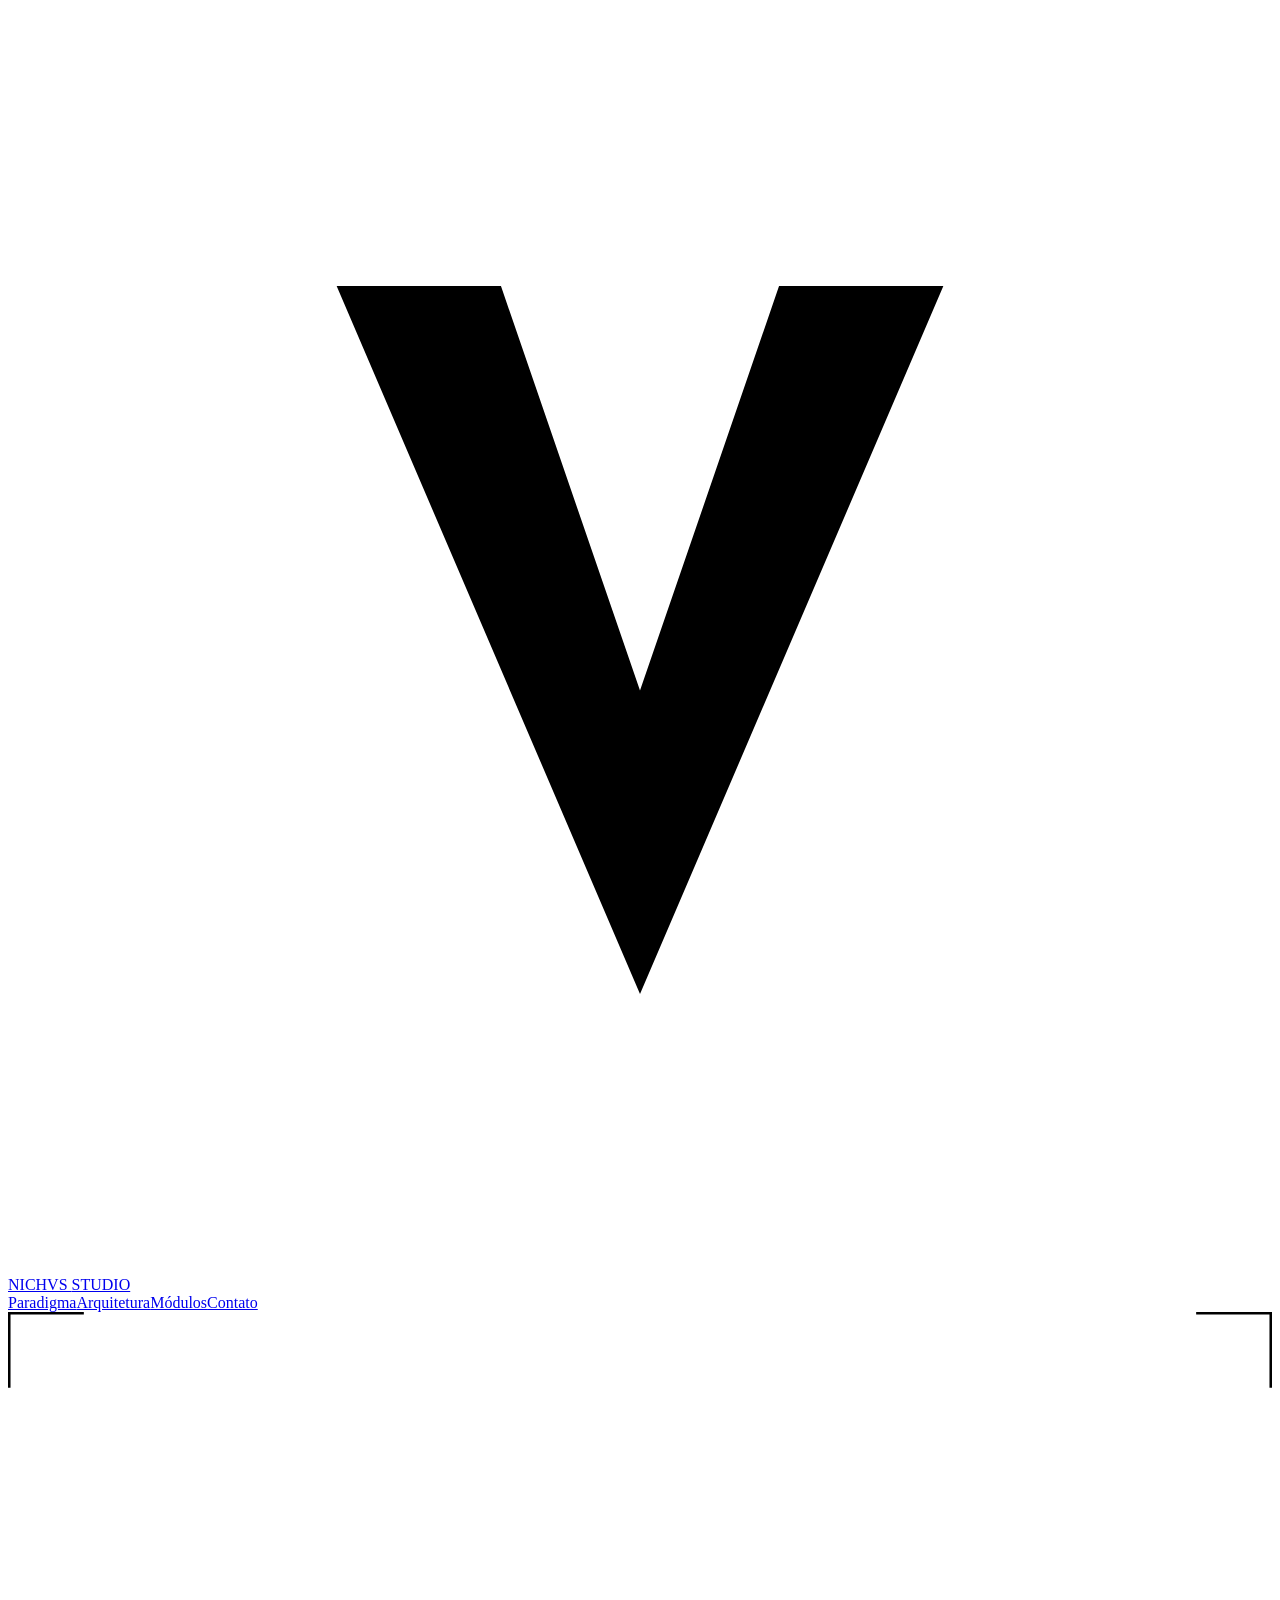
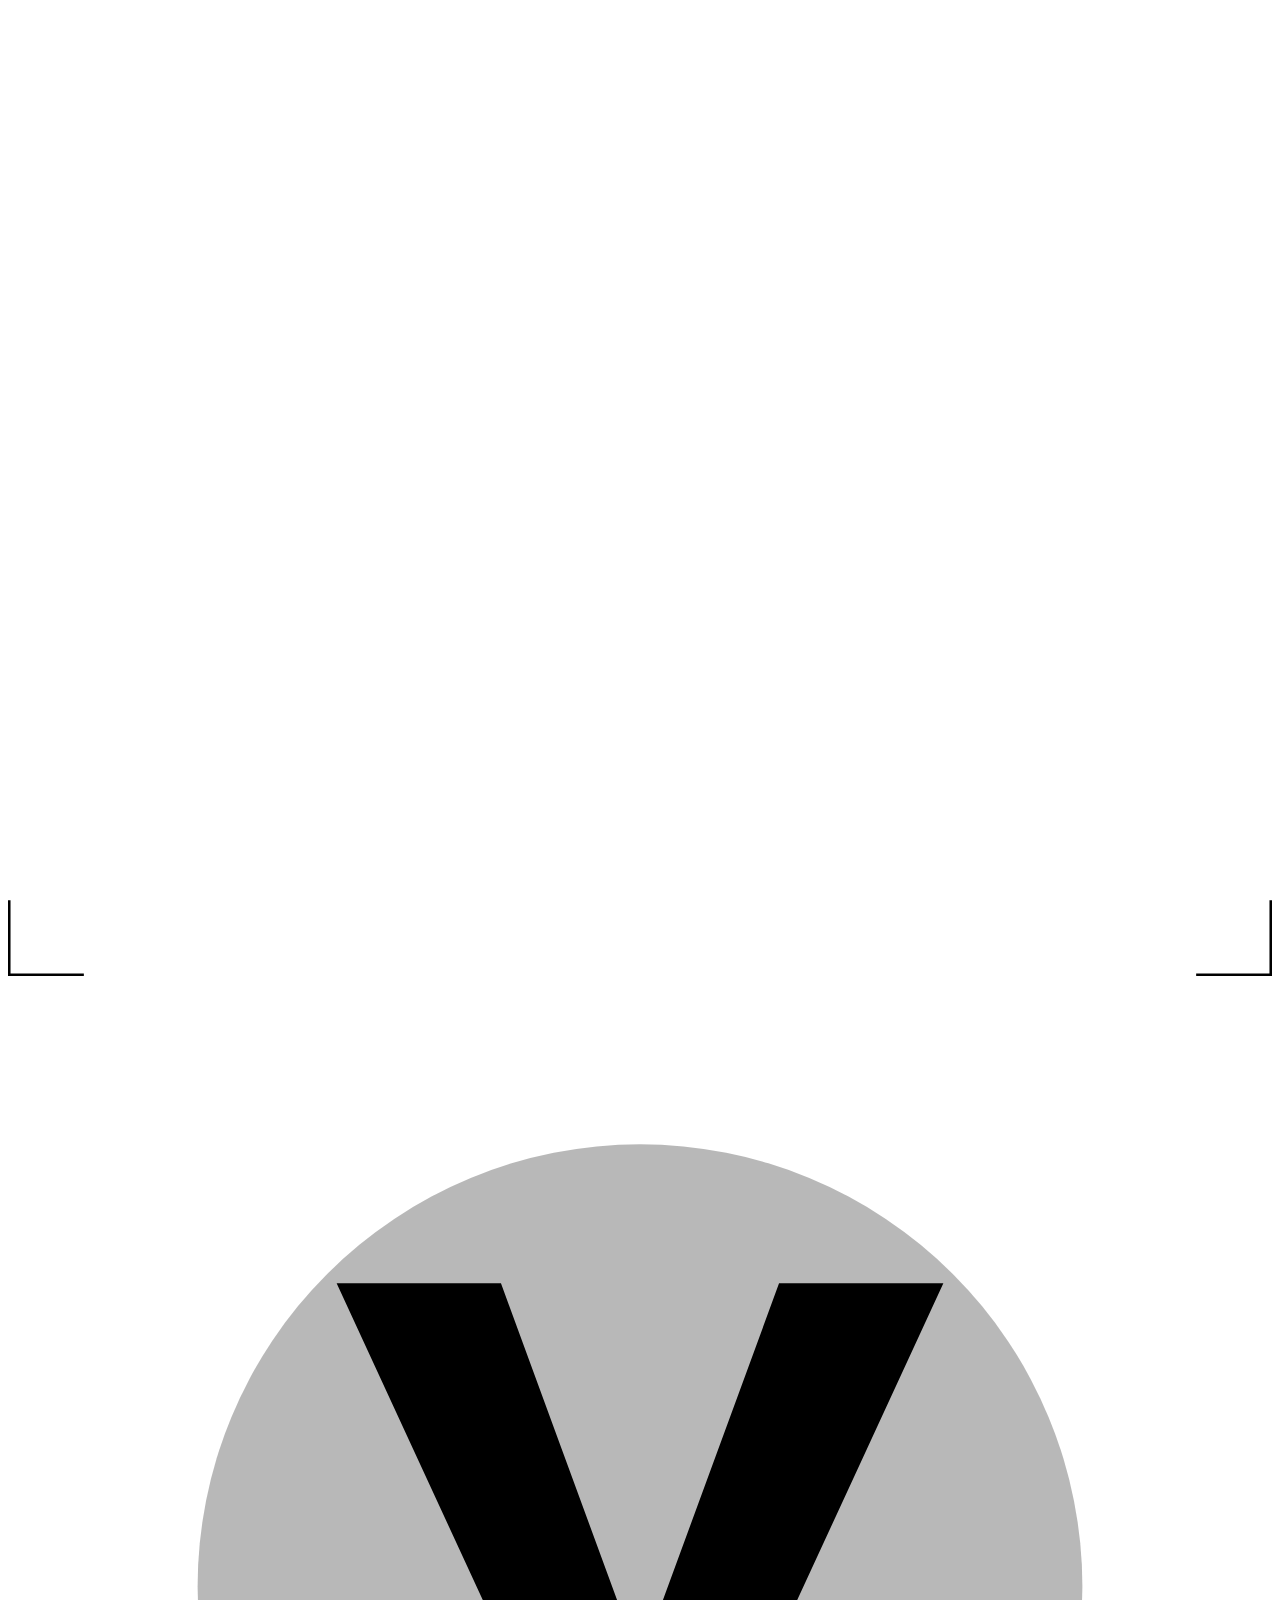
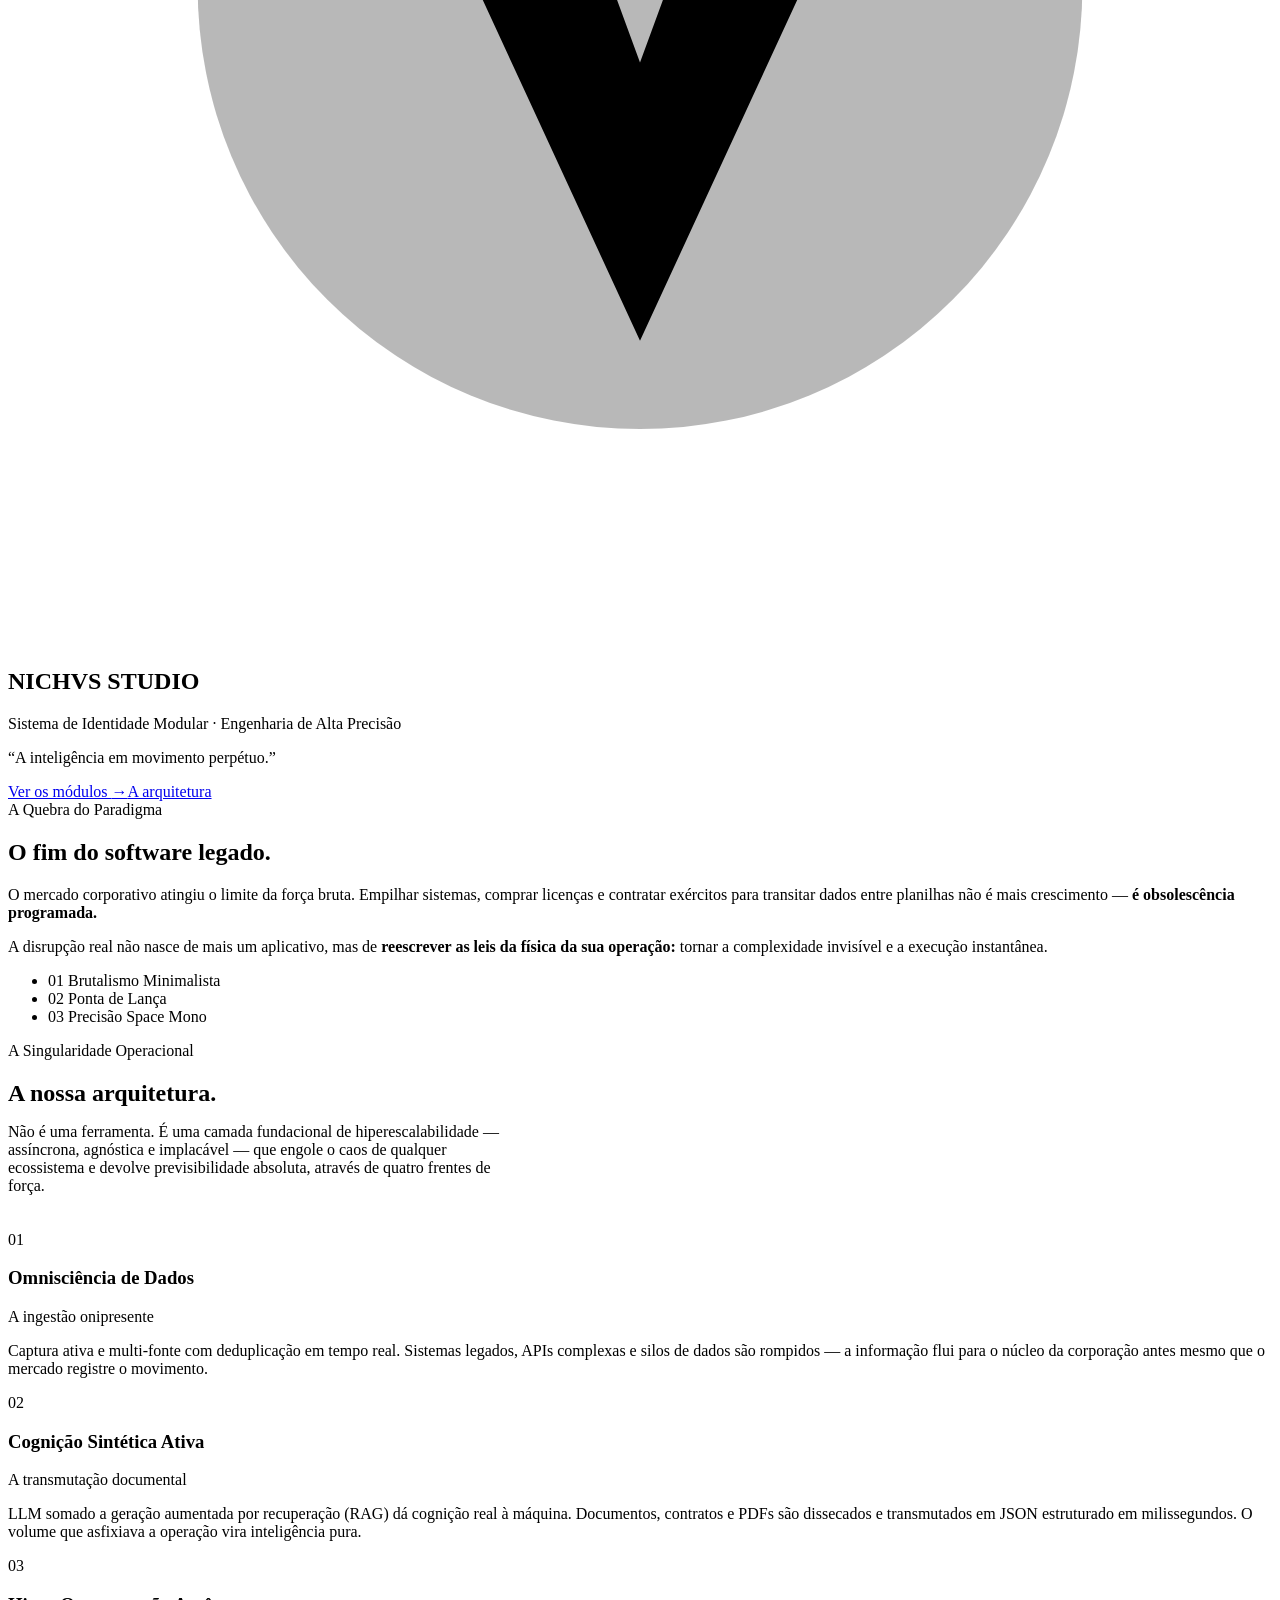
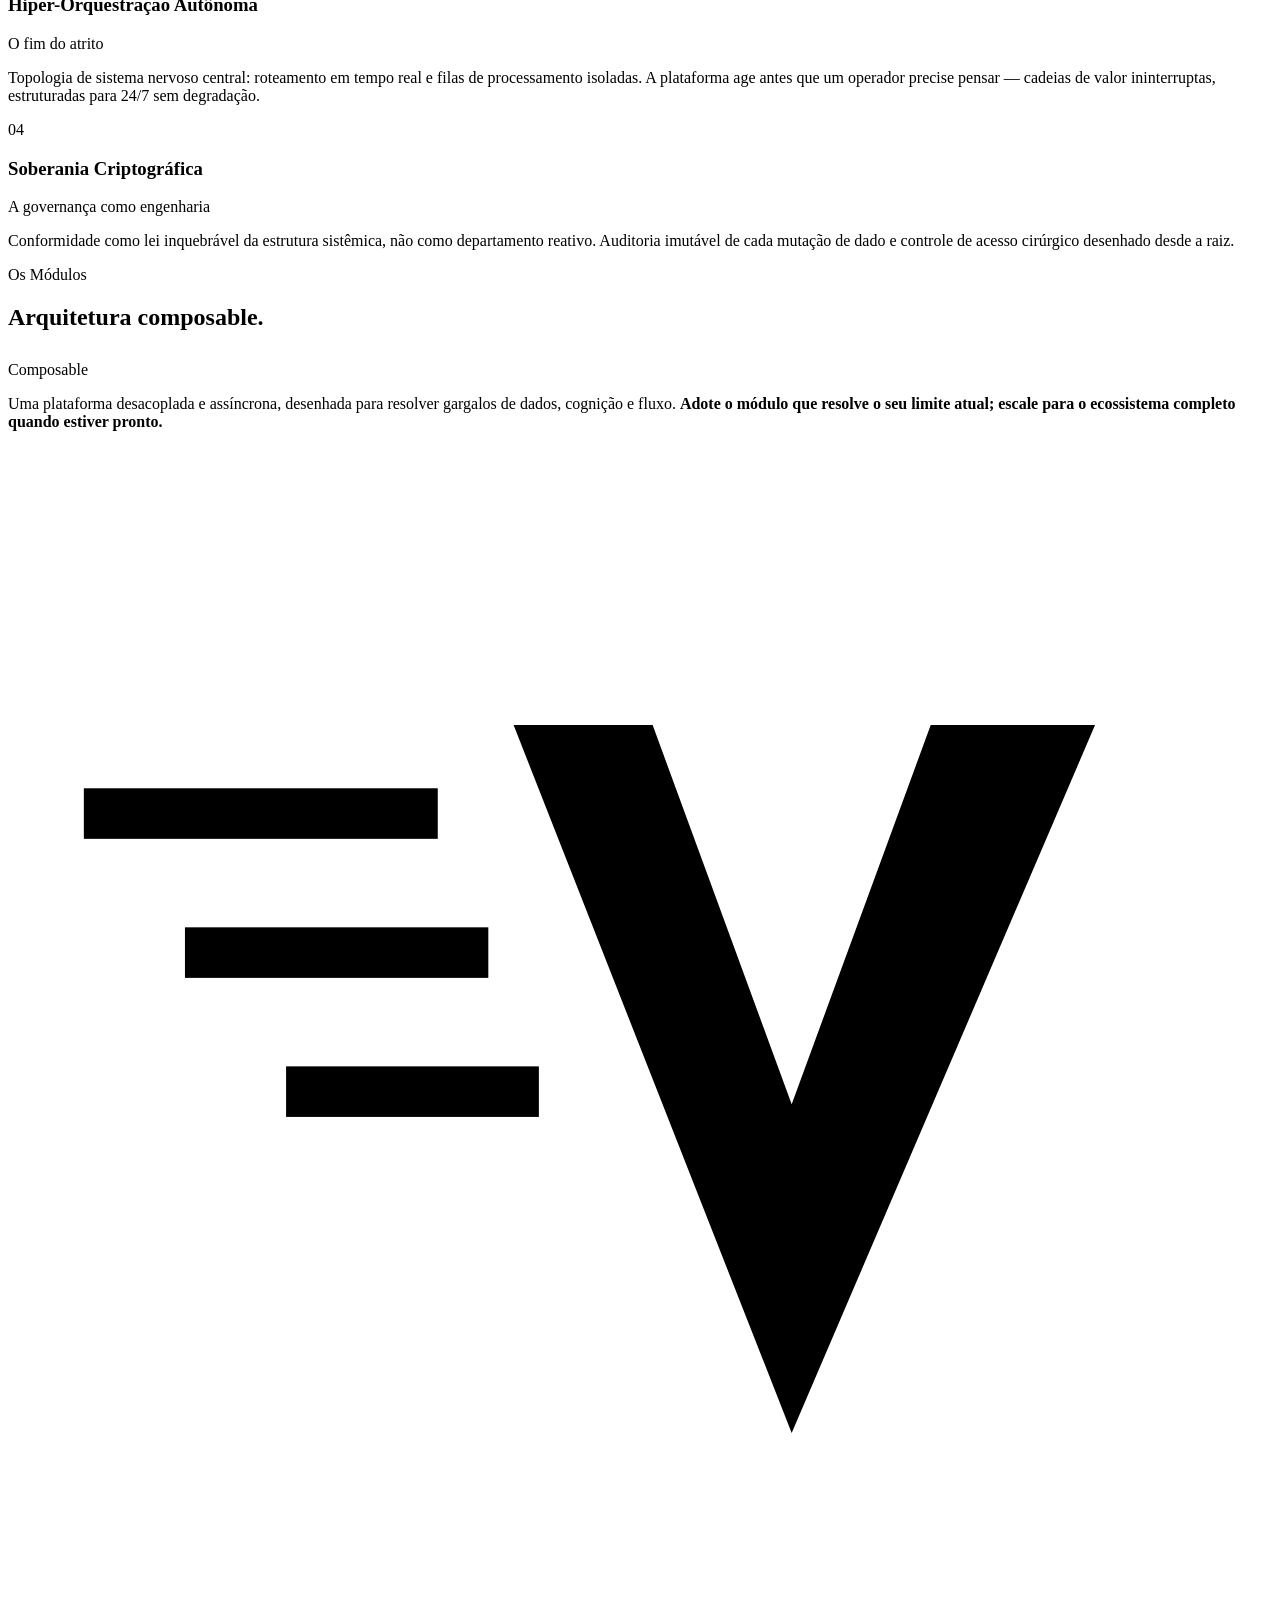
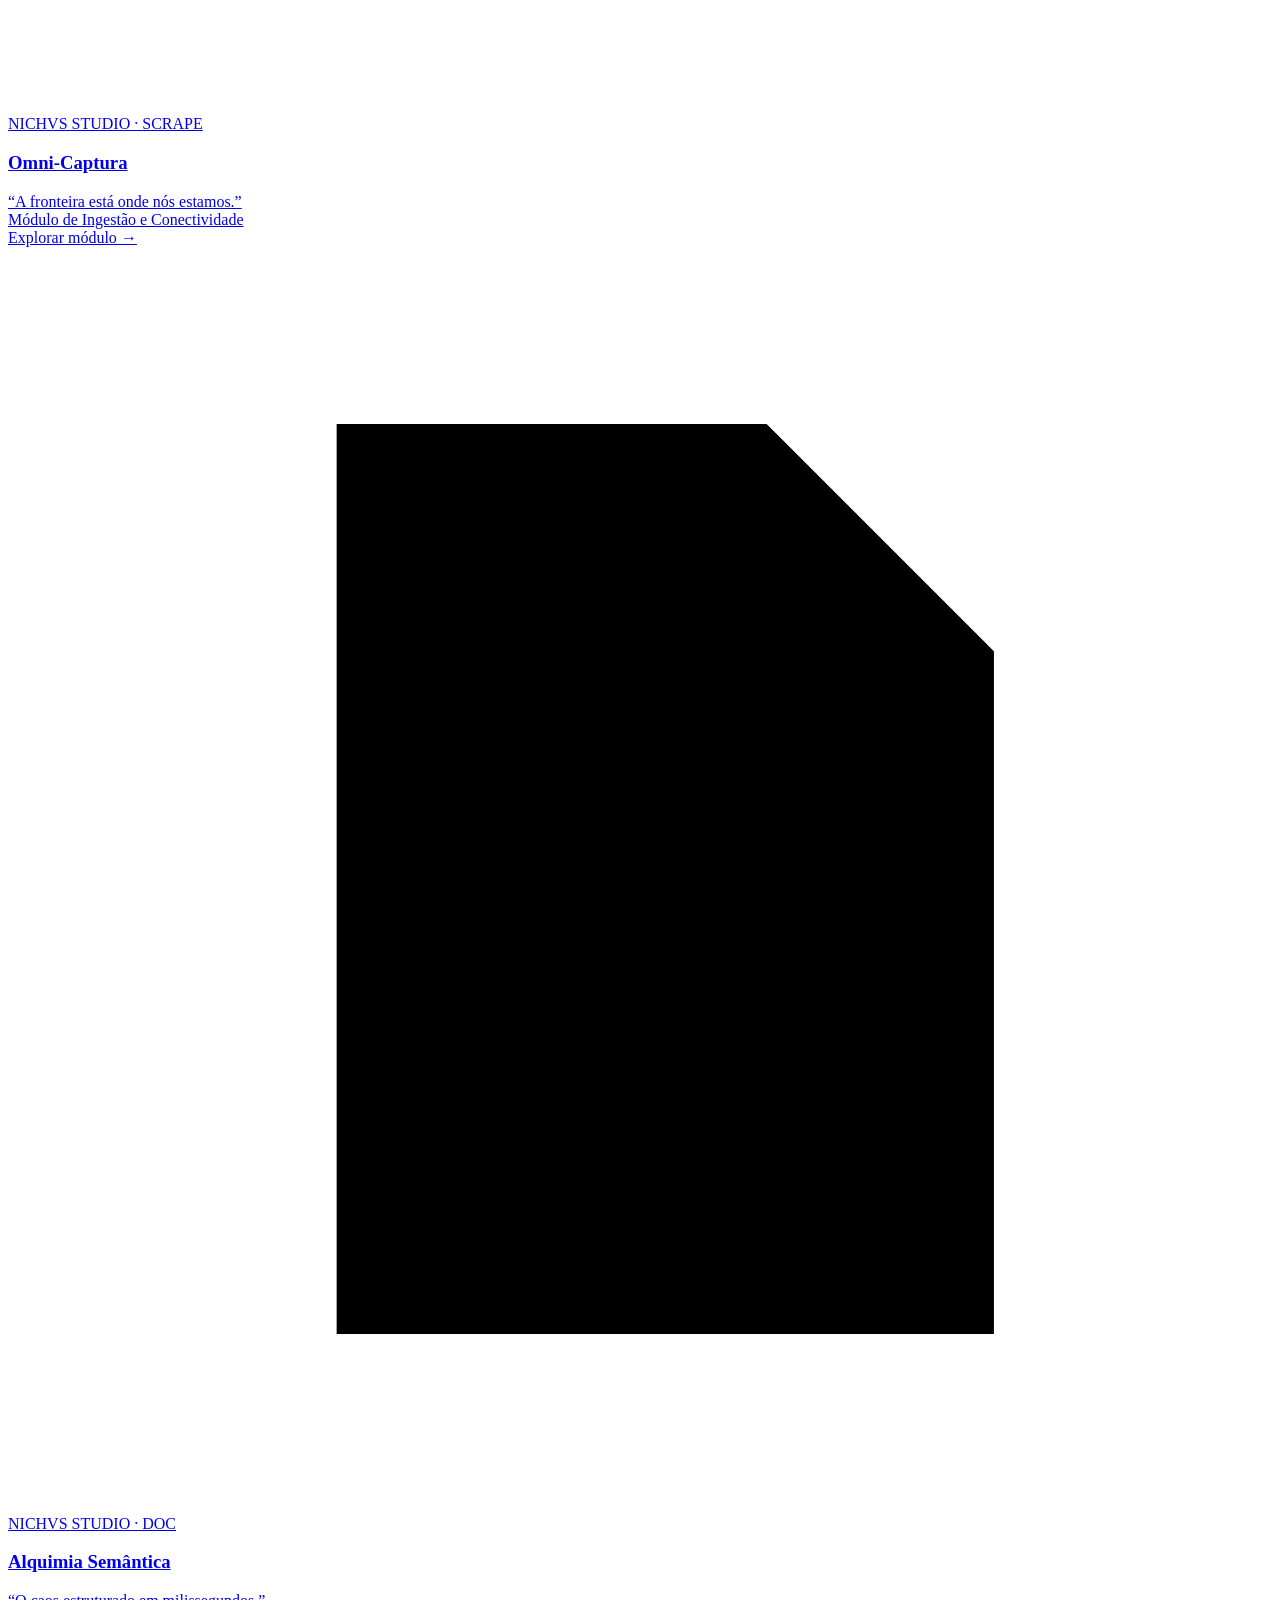
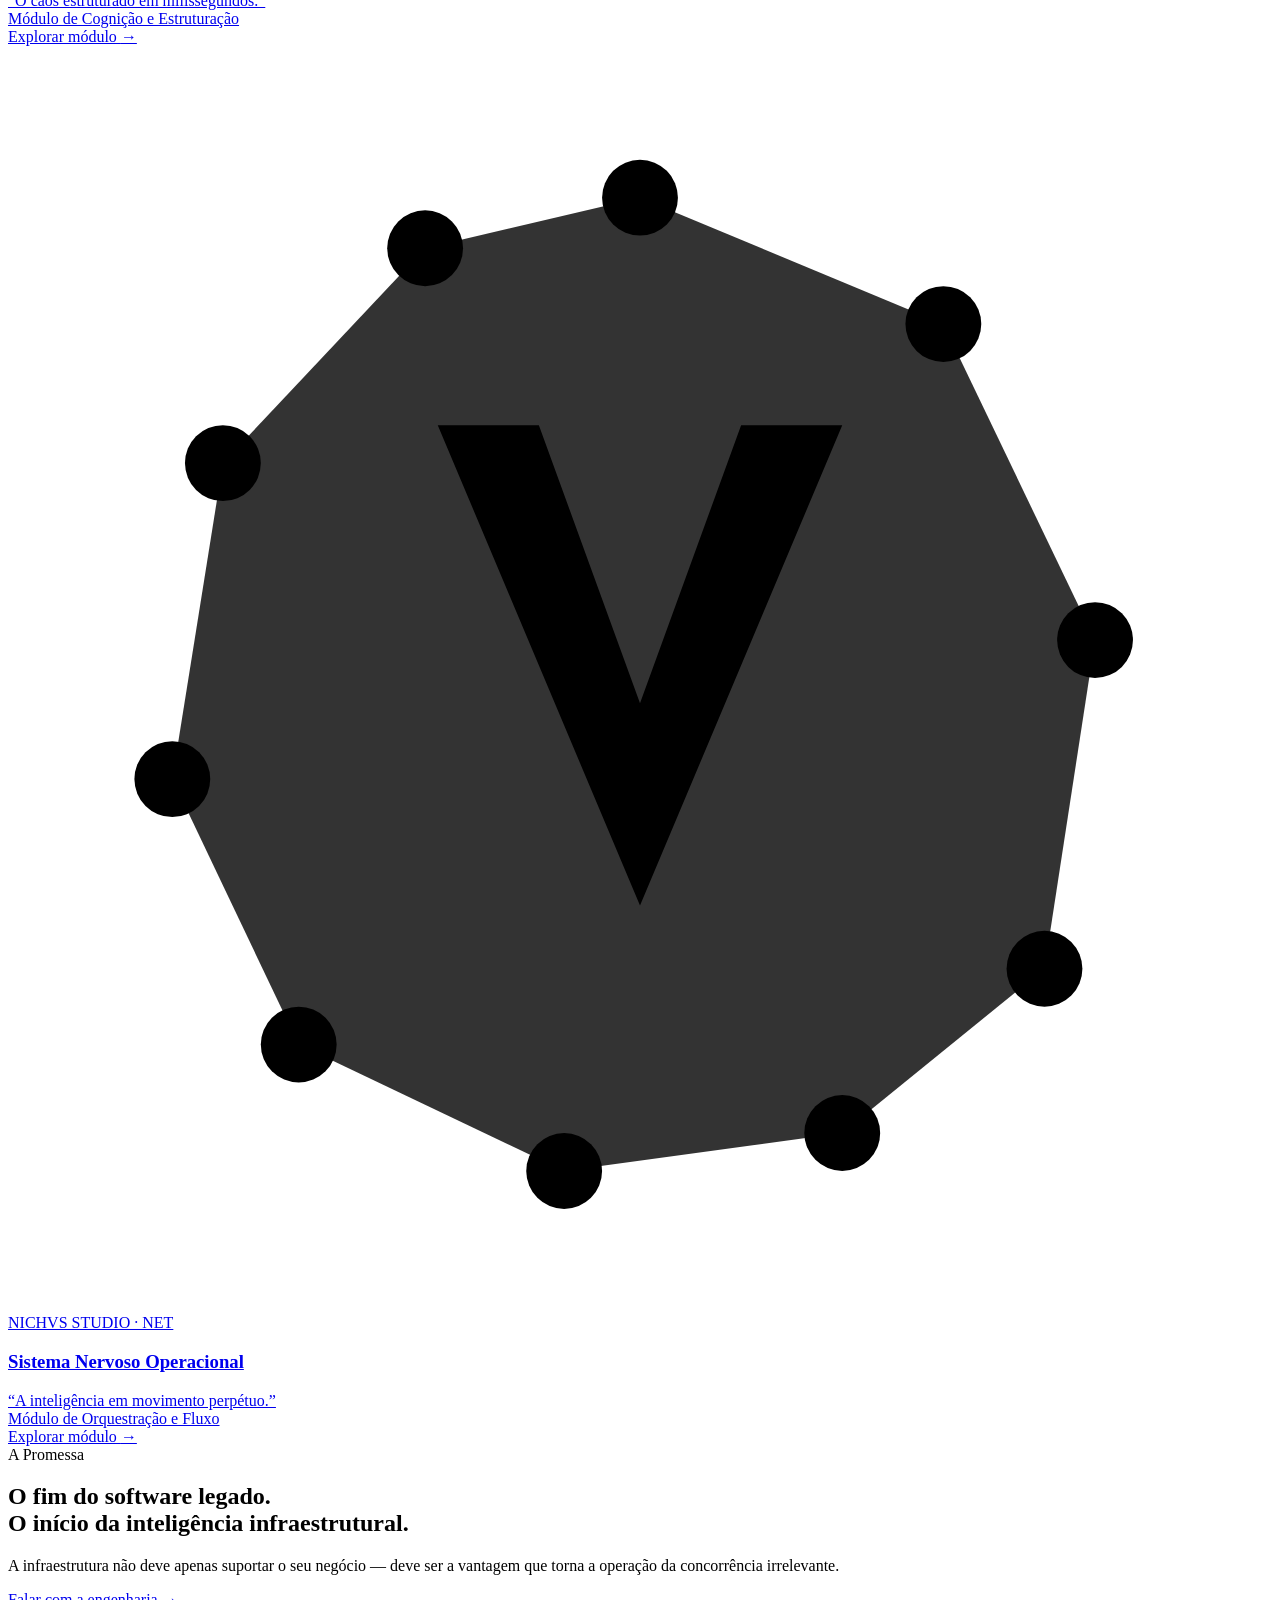
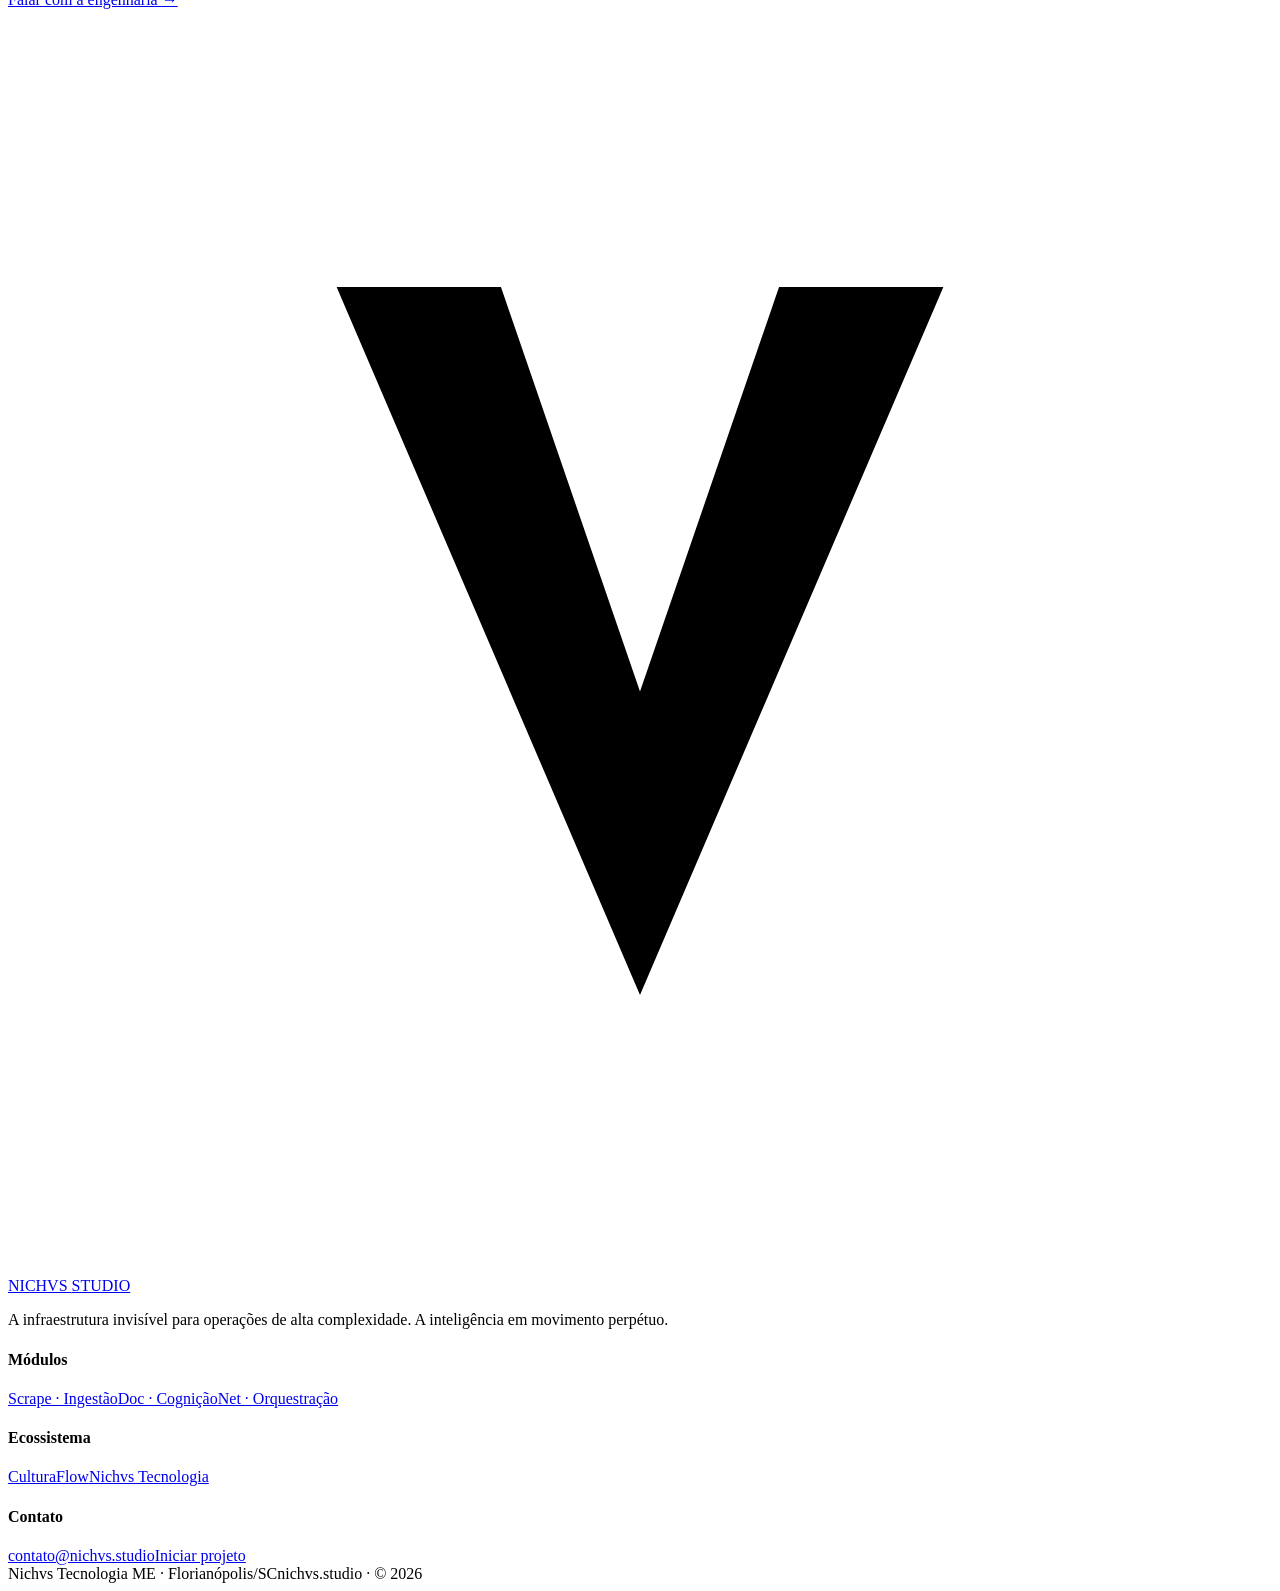
==== commit 5a813fe8: "Add files via upload" ====
--- a/index.html
+++ b/index.html
@@ -1 +1 @@
-<!DOCTYPE html><html lang="pt-BR"><head><meta charset="UTF-8"/><meta name="viewport" content="width=device-width, initial-scale=1.0"/><title>NICHVS STUDIO — A inteligência em movimento perpétuo</title><meta name="description" content="NICHVS STUDIO — A infraestrutura invisível para operações de alta complexidade. Arquitetura composable: Scrape, Doc e Net. Ingestão, cognição e orquestração com governança."/><link rel="preconnect" href="https://fonts.googleapis.com"/><link rel="preconnect" href="https://fonts.gstatic.com" crossorigin/><link href="https://fonts.googleapis.com/css2?family=Sora:wght@300;400;600;800&family=Space+Mono:wght@400;700&display=swap" rel="stylesheet"/><link rel="stylesheet" href="studio.css"/></head><body class=""><header id="head"><div class="wrap nav"><a class="brand" href="index.html" aria-label="NICHVS STUDIO"><svg viewBox="0 0 100 100" aria-hidden="true"><path class="v-fill" d="M26 22 L50 78 L74 22 L61 22 L50 54 L39 22 Z"/></svg><span class="bt">NICHVS <span>STUDIO</span></span></a><nav class="nav-links"><a href="index.html#paradigma">Paradigma</a><a href="index.html#arquitetura">Arquitetura</a><a href="index.html#modulos">Módulos</a><a href="index.html#telas">Telas</a><a href="index.html#consultoria">Consultoria</a><a class="nav-cta" href="mailto:contato@nichvs.studio">Contato</a></nav></div></header><main id="top"><section class="hero"><div class="hero-glow"></div><svg class="hero-frame" viewBox="0 0 100 100" preserveAspectRatio="none"><path d="M0 6 V0 H6 M94 0 H100 V6 M100 94 V100 H94 M6 100 H0 V94" fill="none" stroke="currentColor" stroke-width=".4"/></svg><div class="wrap"><div class="hero-inner"><svg class="hero-mark" viewBox="0 0 100 100" aria-hidden="true"><circle cx="50" cy="48" r="35" class="v-stroke" stroke-width="1" opacity=".28"/><path class="v-fill" d="M26 24 L50 76 L74 24 L61 24 L50 54 L39 24 Z"/></svg><h1>NICHVS <span class="b2">STUDIO</span></h1><div class="hero-sub">Sistema de Identidade Modular · Engenharia de Alta Precisão</div><p class="hero-tag">“A inteligência em movimento perpétuo.”</p><div class="hero-actions"><a class="btn btn-primary" href="#modulos">Ver os módulos <span class="arw">&rarr;</span></a><a class="btn btn-ghost" href="#arquitetura">A arquitetura</a></div></div></div></section><section class="sec" id="paradigma"><div class="wrap"><div class="sec-label reveal">A Quebra do Paradigma</div><div class="para-grid"><div class="ptext reveal"><h2>O fim do software legado.</h2><p>O mercado corporativo atingiu o limite da força bruta. Empilhar sistemas, comprar licenças e contratar exércitos para transitar dados entre planilhas não é mais crescimento — <strong>é obsolescência programada.</strong></p><p>A disrupção real não nasce de mais um aplicativo, mas de <strong>reescrever as leis da física da sua operação:</strong> tornar a complexidade invisível e a execução instantânea.</p></div><ul class="concept-list reveal"><li><span class="n">01</span> Brutalismo Minimalista</li><li><span class="n">02</span> Ponta de Lança</li><li><span class="n">03</span> Precisão <span class="sm">Space Mono</span></li></ul></div></div></section><section class="sec" id="arquitetura"><div class="wrap"><div class="sec-label reveal">A Singularidade Operacional</div><h2 class="reveal" style="margin-bottom:14px">A nossa arquitetura.</h2><p class="reveal" style="color:var(--muted);font-weight:300;max-width:62ch;margin-bottom:36px">Não é uma ferramenta. É uma camada fundacional de hiperescalabilidade — assíncrona, agnóstica e implacável — que engole o caos de qualquer ecossistema e devolve previsibilidade absoluta, através de quatro frentes de força.</p><div class="fronts"><div class="front reveal"><div class="fn">01</div><h3>Omnisciência de Dados</h3><div class="fsub">A ingestão onipresente</div><p>Captura ativa e multi-fonte com deduplicação em tempo real. Sistemas legados, APIs complexas e silos de dados são rompidos — a informação flui para o núcleo da corporação antes mesmo que o mercado registre o movimento.</p></div><div class="front reveal"><div class="fn">02</div><h3>Cognição Sintética Ativa</h3><div class="fsub">A transmutação documental</div><p>LLM somado a geração aumentada por recuperação (RAG) dá cognição real à máquina. Documentos, contratos e PDFs são dissecados e transmutados em JSON estruturado em milissegundos. O volume que asfixiava a operação vira inteligência pura.</p></div><div class="front reveal"><div class="fn">03</div><h3>Hiper-Orquestração Autônoma</h3><div class="fsub">O fim do atrito</div><p>Topologia de sistema nervoso central: roteamento em tempo real e filas de processamento isoladas. A plataforma age antes que um operador precise pensar — cadeias de valor ininterruptas, estruturadas para 24/7 sem degradação.</p></div><div class="front reveal"><div class="fn">04</div><h3>Soberania Criptográfica</h3><div class="fsub">A governança como engenharia</div><p>Conformidade como lei inquebrável da estrutura sistêmica, não como departamento reativo. Auditoria imutável de cada mutação de dado e controle de acesso cirúrgico desenhado desde a raiz.</p></div></div></div></section><section class="sec" id="modulos"><div class="wrap"><div class="sec-label reveal">Os Módulos</div><h2 class="reveal" style="margin-bottom:30px">Arquitetura composable.</h2><div class="composable reveal"><span class="ctag">Composable</span><p>Uma plataforma desacoplada e assíncrona, desenhada para resolver gargalos de dados, cognição e fluxo. <b>Adote o módulo que resolve o seu limite atual; escale para o ecossistema completo quando estiver pronto.</b></p></div><div class="mods"><a class="mod m-scrape reveal" href="scrape.html"><svg class="mod-ico" viewBox="0 0 100 100" aria-hidden="true"><g class="v-fill"><rect x="6" y="27" width="28" height="4"/><rect x="14" y="38" width="24" height="4"/><rect x="22" y="49" width="20" height="4"/></g><path class="v-fill" d="M40 22 L62 78 L86 22 L73 22 L62 52 L51 22 Z"/></svg><div class="mod-name">NICHVS STUDIO · SCRAPE</div><h3>Omni-Captura</h3><div class="mtag">“A fronteira está onde nós estamos.”</div><div class="mcon">Módulo de Ingestão e Conectividade</div><span class="go">Explorar módulo <span class="arw">&rarr;</span></span></a><a class="mod m-doc reveal" href="doc.html"><svg class="mod-ico" viewBox="0 0 100 100" aria-hidden="true"><path class="v-stroke" stroke-width="4" stroke-linejoin="round" d="M26 14 H60 L78 32 V86 H26 Z"/><path class="v-stroke" stroke-width="4" stroke-linejoin="round" d="M60 14 V32 H78"/><path class="v-fill" d="M38 40 L51 70 L64 40 L57 40 L51 56 L45 40 Z"/></svg><div class="mod-name">NICHVS STUDIO · DOC</div><h3>Alquimia Semântica</h3><div class="mtag">“O caos estruturado em milissegundos.”</div><div class="mcon">Módulo de Cognição e Estruturação</div><span class="go">Explorar módulo <span class="arw">&rarr;</span></span></a><a class="mod m-net reveal" href="net.html"><svg class="mod-ico" viewBox="0 0 100 100" aria-hidden="true"><path class="v-stroke" stroke-width="1.2" opacity=".8" d="M50 12 L74 22 L86 47 L82 73 L66 86 L44 89 L23 79 L13 58 L17 33 L33 16 Z"/><path class="v-stroke" stroke-width="1.2" opacity=".55" d="M50 12 L50 48 M13 58 L50 48 M86 47 L50 48 M66 86 L50 48"/><circle class="net-node pulse" cx="50" cy="12" r="3" style="animation-delay:0.00s"/><circle class="net-node pulse" cx="74" cy="22" r="3" style="animation-delay:0.18s"/><circle class="net-node pulse" cx="86" cy="47" r="3" style="animation-delay:0.36s"/><circle class="net-node pulse" cx="82" cy="73" r="3" style="animation-delay:0.54s"/><circle class="net-node pulse" cx="66" cy="86" r="3" style="animation-delay:0.72s"/><circle class="net-node pulse" cx="44" cy="89" r="3" style="animation-delay:0.90s"/><circle class="net-node pulse" cx="23" cy="79" r="3" style="animation-delay:1.08s"/><circle class="net-node pulse" cx="13" cy="58" r="3" style="animation-delay:1.26s"/><circle class="net-node pulse" cx="17" cy="33" r="3" style="animation-delay:1.44s"/><circle class="net-node pulse" cx="33" cy="16" r="3" style="animation-delay:1.62s"/><path class="v-fill" d="M34 30 L50 68 L66 30 L58 30 L50 52 L42 30 Z"/></svg><div class="mod-name">NICHVS STUDIO · NET</div><h3>Sistema Nervoso Operacional</h3><div class="mtag">“A inteligência em movimento perpétuo.”</div><div class="mcon">Módulo de Orquestração e Fluxo</div><span class="go">Explorar módulo <span class="arw">&rarr;</span></span></a></div></div></section><section class="sec" id="telas"><div class="wrap"><div class="sec-label reveal">Em Operação · Telas & Dashboards</div><h2 class="reveal" style="margin-bottom:10px">As interfaces dos módulos.</h2><p class="reveal" style="color:var(--muted);font-weight:300;max-width:60ch;margin-bottom:14px">Formatação e estrutura expostas; os dados de negócio ficam em spoiler.</p><div class="spoiler-note reveal">⌐ Dados sensíveis borrados · clique em qualquer valor para revelar</div><div class="telas reveal"><div class="dash d-scrape"><div class="dash-bar"><span class="dot"></span><span class="dot"></span><span class="dot"></span><span class="dt"><b>Scrape · Queue Monitor v2.1</b></span></div><div class="dash-body"><div class="metric"><div class="ml">Jobs ativos</div><div class="mv"><span class="spoiler" title="clique para revelar">15</span></div></div><div class="metric"><div class="ml">Aguardando</div><div class="mv"><span class="spoiler" title="clique para revelar">32</span></div></div><div class="metric"><div class="ml">Workers</div><div class="mv">3</div></div><div class="metric"><div class="ml">Falhas</div><div class="mv"><span class="spoiler" title="clique para revelar">2</span></div></div></div><div class="dash-foot">2 workers paralelos · deadletter DLQ monitorado · webhooks ativos</div></div><div class="dash d-doc"><div class="dash-bar"><span class="dot"></span><span class="dot"></span><span class="dot"></span><span class="dt"><b>Doc · Cognitive Transmutation Hub</b></span></div><div class="dash-body"><div class="metric"><div class="ml">Docs/min</div><div class="mv"><span class="spoiler" title="clique para revelar">xx</span></div></div><div class="metric"><div class="ml">Confiança</div><div class="mv"><span class="spoiler" title="clique para revelar">xx%</span></div></div><div class="metric"><div class="ml">Campos</div><div class="mv"><span class="spoiler" title="clique para revelar">xx</span></div></div><div class="metric"><div class="ml">Status</div><div class="mv">ATIVO</div></div></div><div class="dash-foot">Documento → JSON estruturado · score de confiança por campo · validação humana</div></div><div class="dash d-net"><div class="dash-bar"><span class="dot"></span><span class="dot"></span><span class="dot"></span><span class="dt"><b>Net · Orchestration Monitor</b></span></div><div class="dash-body"><div class="metric"><div class="ml">Eventos/s</div><div class="mv"><span class="spoiler" title="clique para revelar">xxx</span></div></div><div class="metric"><div class="ml">Filas</div><div class="mv">4</div></div><div class="metric"><div class="ml">Latência</div><div class="mv"><span class="spoiler" title="clique para revelar">xx ms</span></div></div><div class="metric"><div class="ml">Uptime</div><div class="mv">99.9%</div></div></div><div class="dash-foot">Roteamento assíncrono · filas isoladas · RBAC + auditoria imutável</div></div></div></div></section><section class="sec" id="consultoria"><div class="wrap"><div class="sec-label reveal">Serviço Consultivo</div><h2 class="reveal" style="margin-bottom:10px">Modelagem da Jornada.</h2><p class="reveal" style="color:var(--muted);font-weight:300;max-width:64ch;margin-bottom:26px">Desenhamos, com método, a jornada da sua organização da operação atual até a Inteligência Infraestrutural — onde a complexidade fica invisível e a execução, instantânea.</p><div class="method reveal"><div class="mt">Compromisso de método</div><p>Todo o processo de consultoria é conduzido sob as <b>melhores práticas, metodologias e frameworks globais</b> de governança, segurança, dados, engenharia ágil, DevOps e IA — adaptados à realidade regulatória brasileira.</p><div class="fwchips"><span class="fwchip on">COBIT</span><span class="fwchip on">ISO 27001</span><span class="fwchip on">NIST CSF</span><span class="fwchip on">DORA</span><span class="fwchip on">DAMA</span><span class="fwchip on">MLOps</span><span class="fwchip on">DevSecOps</span><span class="fwchip on">SAFe</span><span class="fwchip on">Scrum/Kanban</span><span class="fwchip on">Responsible AI</span><span class="fwchip on">Open Finance</span></div></div><div class="sec-label reveal" style="margin-top:36px">Dois modelos consultivos de referência</div><div class="models reveal"><div class="model fin"><div class="mk">Modelo A · Financeiro</div><h4>Ecossistema Red</h4><p>Correspondente bancário, Open Finance e bancarização. Esteira de consignado/portabilidade, melhor oferta e radar regulatório.</p><div class="mrow"><span>Domínio</span><b>Serviços financeiros</b></div><div class="mrow"><span>Módulos</span><b>Scrape · Doc · Match · Net</b></div><div class="mrow"><span>Ticket / metas</span><b><span class="spoiler" title="clique para revelar">dados em spoiler</span></b></div><div class="mrow"><span>Regulatório</span><b>BACEN · SUSEP · LGPD</b></div></div><div class="model oss"><div class="mk">Modelo B · Terceiro Setor</div><h4>Instituto IDEAS</h4><p>Organização social de saúde (OSS). Prestação de contas auditável, editais &amp; orçamento, finanças &amp; pessoas multi-contrato.</p><div class="mrow"><span>Domínio</span><b>Saúde · OSS</b></div><div class="mrow"><span>Núcleos</span><b>Contas · Editais · Finanças · Desk</b></div><div class="mrow"><span>Volumes / contratos</span><b><span class="spoiler" title="clique para revelar">dados em spoiler</span></b></div><div class="mrow"><span>Regulatório</span><b>TCE/TCU · MROSC · ONA</b></div></div></div></div></section><section class="promise"><div class="wrap"><div class="sec-label reveal">A Promessa</div><h2 class="big reveal"><span class="l1">O fim do software legado.</span><br><span class="l2">O início da inteligência infraestrutural.</span></h2><p class="sub reveal">A infraestrutura não deve apenas suportar o seu negócio — deve ser a vantagem que torna a operação da concorrência irrelevante.</p><a class="btn btn-primary reveal" href="mailto:contato@nichvs.studio">Falar com a engenharia <span class="arw">&rarr;</span></a></div></section></main><footer><div class="wrap"><div class="fgrid"><div class="fcol"><a class="brand" href="index.html"><svg viewBox="0 0 100 100" aria-hidden="true"><path class="v-fill" d="M26 22 L50 78 L74 22 L61 22 L50 54 L39 22 Z"/></svg><span class="bt">NICHVS <span>STUDIO</span></span></a><p class="fabout">A infraestrutura invisível para operações de alta complexidade. A inteligência em movimento perpétuo.</p></div><div class="fcol"><h4>Módulos</h4><a href="scrape.html">Scrape · Ingestão</a><a href="doc.html">Doc · Cognição</a><a href="net.html">Net · Orquestração</a></div><div class="fcol"><h4>Ecossistema</h4><a href="https://culturaflow.netlify.app" target="_blank" rel="noopener">CulturaFlow</a><a href="https://nichvs.tech" target="_blank" rel="noopener">Nichvs Tecnologia</a></div><div class="fcol"><h4>Contato</h4><a href="mailto:contato@nichvs.studio">contato@nichvs.studio</a><a href="mailto:contato@nichvs.studio?subject=Novo%20projeto">Iniciar projeto</a></div></div><div class="fmeta"><span>Nichvs Tecnologia ME · Florianópolis/SC</span><span class="gold">nichvs.studio · © 2026</span></div></div></footer><script>(function(){"use strict";var h=document.getElementById("head");function s(){if(window.pageYOffset>40){h.classList.add("scrolled");}else{h.classList.remove("scrolled");}}window.addEventListener("scroll",s,{passive:true});s();var it=document.querySelectorAll(".reveal");if("IntersectionObserver" in window){var io=new IntersectionObserver(function(e){for(var i=0;i<e.length;i++){if(e[i].isIntersecting){e[i].target.classList.add("in");io.unobserve(e[i].target);}}},{threshold:.12,rootMargin:"0px 0px -40px 0px"});for(var j=0;j<it.length;j++){io.observe(it[j]);}}else{for(var k=0;k<it.length;k++){it[k].classList.add("in");}}var sp=document.querySelectorAll(".spoiler");for(var q=0;q<sp.length;q++){sp[q].addEventListener("click",function(){this.classList.toggle("revealed");});}})();</script></body></html>+<!DOCTYPE html><html lang="pt-BR"><head><meta charset="UTF-8"/><meta name="viewport" content="width=device-width, initial-scale=1.0"/><title>NICHVS STUDIO — A inteligência em movimento perpétuo</title><meta name="description" content="NICHVS STUDIO — A infraestrutura invisível para operações de alta complexidade. Arquitetura composable: Scrape, Doc e Net. Ingestão, cognição e orquestração com governança."/><link rel="preconnect" href="https://fonts.googleapis.com"/><link rel="preconnect" href="https://fonts.gstatic.com" crossorigin/><link href="https://fonts.googleapis.com/css2?family=Sora:wght@300;400;600;800&family=Space+Mono:wght@400;700&display=swap" rel="stylesheet"/><link rel="stylesheet" href="studio.css"/></head><body class=""><header id="head"><div class="wrap nav"><a class="brand" href="index.html" aria-label="NICHVS STUDIO"><svg viewBox="0 0 100 100" aria-hidden="true"><path class="v-fill" d="M26 22 L50 78 L74 22 L61 22 L50 54 L39 22 Z"/></svg><span class="bt">NICHVS <span>STUDIO</span></span></a><nav class="nav-links"><a href="index.html#paradigma">Paradigma</a><a href="index.html#arquitetura">Arquitetura</a><a href="index.html#modulos">Módulos</a><a class="nav-cta" href="mailto:contato@nichvs.studio">Contato</a></nav></div></header><main id="top"><section class="hero"><div class="hero-glow"></div><svg class="hero-frame" viewBox="0 0 100 100" preserveAspectRatio="none"><path d="M0 6 V0 H6 M94 0 H100 V6 M100 94 V100 H94 M6 100 H0 V94" fill="none" stroke="currentColor" stroke-width=".4"/></svg><div class="wrap"><div class="hero-inner"><svg class="hero-mark" viewBox="0 0 100 100" aria-hidden="true"><circle cx="50" cy="48" r="35" class="v-stroke" stroke-width="1" opacity=".28"/><path class="v-fill" d="M26 24 L50 76 L74 24 L61 24 L50 54 L39 24 Z"/></svg><h1>NICHVS <span class="b2">STUDIO</span></h1><div class="hero-sub">Sistema de Identidade Modular · Engenharia de Alta Precisão</div><p class="hero-tag">“A inteligência em movimento perpétuo.”</p><div class="hero-actions"><a class="btn btn-primary" href="#modulos">Ver os módulos <span class="arw">&rarr;</span></a><a class="btn btn-ghost" href="#arquitetura">A arquitetura</a></div></div></div></section><section class="sec" id="paradigma"><div class="wrap"><div class="sec-label reveal">A Quebra do Paradigma</div><div class="para-grid"><div class="ptext reveal"><h2>O fim do software legado.</h2><p>O mercado corporativo atingiu o limite da força bruta. Empilhar sistemas, comprar licenças e contratar exércitos para transitar dados entre planilhas não é mais crescimento — <strong>é obsolescência programada.</strong></p><p>A disrupção real não nasce de mais um aplicativo, mas de <strong>reescrever as leis da física da sua operação:</strong> tornar a complexidade invisível e a execução instantânea.</p></div><ul class="concept-list reveal"><li><span class="n">01</span> Brutalismo Minimalista</li><li><span class="n">02</span> Ponta de Lança</li><li><span class="n">03</span> Precisão <span class="sm">Space Mono</span></li></ul></div></div></section><section class="sec" id="arquitetura"><div class="wrap"><div class="sec-label reveal">A Singularidade Operacional</div><h2 class="reveal" style="margin-bottom:14px">A nossa arquitetura.</h2><p class="reveal" style="color:var(--muted);font-weight:300;max-width:62ch;margin-bottom:36px">Não é uma ferramenta. É uma camada fundacional de hiperescalabilidade — assíncrona, agnóstica e implacável — que engole o caos de qualquer ecossistema e devolve previsibilidade absoluta, através de quatro frentes de força.</p><div class="fronts"><div class="front reveal"><div class="fn">01</div><h3>Omnisciência de Dados</h3><div class="fsub">A ingestão onipresente</div><p>Captura ativa e multi-fonte com deduplicação em tempo real. Sistemas legados, APIs complexas e silos de dados são rompidos — a informação flui para o núcleo da corporação antes mesmo que o mercado registre o movimento.</p></div><div class="front reveal"><div class="fn">02</div><h3>Cognição Sintética Ativa</h3><div class="fsub">A transmutação documental</div><p>LLM somado a geração aumentada por recuperação (RAG) dá cognição real à máquina. Documentos, contratos e PDFs são dissecados e transmutados em JSON estruturado em milissegundos. O volume que asfixiava a operação vira inteligência pura.</p></div><div class="front reveal"><div class="fn">03</div><h3>Hiper-Orquestração Autônoma</h3><div class="fsub">O fim do atrito</div><p>Topologia de sistema nervoso central: roteamento em tempo real e filas de processamento isoladas. A plataforma age antes que um operador precise pensar — cadeias de valor ininterruptas, estruturadas para 24/7 sem degradação.</p></div><div class="front reveal"><div class="fn">04</div><h3>Soberania Criptográfica</h3><div class="fsub">A governança como engenharia</div><p>Conformidade como lei inquebrável da estrutura sistêmica, não como departamento reativo. Auditoria imutável de cada mutação de dado e controle de acesso cirúrgico desenhado desde a raiz.</p></div></div></div></section><section class="sec" id="modulos"><div class="wrap"><div class="sec-label reveal">Os Módulos</div><h2 class="reveal" style="margin-bottom:30px">Arquitetura composable.</h2><div class="composable reveal"><span class="ctag">Composable</span><p>Uma plataforma desacoplada e assíncrona, desenhada para resolver gargalos de dados, cognição e fluxo. <b>Adote o módulo que resolve o seu limite atual; escale para o ecossistema completo quando estiver pronto.</b></p></div><div class="mods"><a class="mod m-scrape reveal" href="scrape.html"><svg class="mod-ico" viewBox="0 0 100 100" aria-hidden="true"><g class="v-fill"><rect x="6" y="27" width="28" height="4"/><rect x="14" y="38" width="24" height="4"/><rect x="22" y="49" width="20" height="4"/></g><path class="v-fill" d="M40 22 L62 78 L86 22 L73 22 L62 52 L51 22 Z"/></svg><div class="mod-name">NICHVS STUDIO · SCRAPE</div><h3>Omni-Captura</h3><div class="mtag">“A fronteira está onde nós estamos.”</div><div class="mcon">Módulo de Ingestão e Conectividade</div><span class="go">Explorar módulo <span class="arw">&rarr;</span></span></a><a class="mod m-doc reveal" href="doc.html"><svg class="mod-ico" viewBox="0 0 100 100" aria-hidden="true"><path class="v-stroke" stroke-width="4" stroke-linejoin="round" d="M26 14 H60 L78 32 V86 H26 Z"/><path class="v-stroke" stroke-width="4" stroke-linejoin="round" d="M60 14 V32 H78"/><path class="v-fill" d="M38 40 L51 70 L64 40 L57 40 L51 56 L45 40 Z"/></svg><div class="mod-name">NICHVS STUDIO · DOC</div><h3>Alquimia Semântica</h3><div class="mtag">“O caos estruturado em milissegundos.”</div><div class="mcon">Módulo de Cognição e Estruturação</div><span class="go">Explorar módulo <span class="arw">&rarr;</span></span></a><a class="mod m-net reveal" href="net.html"><svg class="mod-ico" viewBox="0 0 100 100" aria-hidden="true"><path class="v-stroke" stroke-width="1.2" opacity=".8" d="M50 12 L74 22 L86 47 L82 73 L66 86 L44 89 L23 79 L13 58 L17 33 L33 16 Z"/><path class="v-stroke" stroke-width="1.2" opacity=".55" d="M50 12 L50 48 M13 58 L50 48 M86 47 L50 48 M66 86 L50 48"/><circle class="net-node pulse" cx="50" cy="12" r="3" style="animation-delay:0.00s"/><circle class="net-node pulse" cx="74" cy="22" r="3" style="animation-delay:0.18s"/><circle class="net-node pulse" cx="86" cy="47" r="3" style="animation-delay:0.36s"/><circle class="net-node pulse" cx="82" cy="73" r="3" style="animation-delay:0.54s"/><circle class="net-node pulse" cx="66" cy="86" r="3" style="animation-delay:0.72s"/><circle class="net-node pulse" cx="44" cy="89" r="3" style="animation-delay:0.90s"/><circle class="net-node pulse" cx="23" cy="79" r="3" style="animation-delay:1.08s"/><circle class="net-node pulse" cx="13" cy="58" r="3" style="animation-delay:1.26s"/><circle class="net-node pulse" cx="17" cy="33" r="3" style="animation-delay:1.44s"/><circle class="net-node pulse" cx="33" cy="16" r="3" style="animation-delay:1.62s"/><path class="v-fill" d="M34 30 L50 68 L66 30 L58 30 L50 52 L42 30 Z"/></svg><div class="mod-name">NICHVS STUDIO · NET</div><h3>Sistema Nervoso Operacional</h3><div class="mtag">“A inteligência em movimento perpétuo.”</div><div class="mcon">Módulo de Orquestração e Fluxo</div><span class="go">Explorar módulo <span class="arw">&rarr;</span></span></a></div></div></section><section class="promise"><div class="wrap"><div class="sec-label reveal">A Promessa</div><h2 class="big reveal"><span class="l1">O fim do software legado.</span><br><span class="l2">O início da inteligência infraestrutural.</span></h2><p class="sub reveal">A infraestrutura não deve apenas suportar o seu negócio — deve ser a vantagem que torna a operação da concorrência irrelevante.</p><a class="btn btn-primary reveal" href="mailto:contato@nichvs.studio">Falar com a engenharia <span class="arw">&rarr;</span></a></div></section></main><footer><div class="wrap"><div class="fgrid"><div class="fcol"><a class="brand" href="index.html"><svg viewBox="0 0 100 100" aria-hidden="true"><path class="v-fill" d="M26 22 L50 78 L74 22 L61 22 L50 54 L39 22 Z"/></svg><span class="bt">NICHVS <span>STUDIO</span></span></a><p class="fabout">A infraestrutura invisível para operações de alta complexidade. A inteligência em movimento perpétuo.</p></div><div class="fcol"><h4>Módulos</h4><a href="scrape.html">Scrape · Ingestão</a><a href="doc.html">Doc · Cognição</a><a href="net.html">Net · Orquestração</a></div><div class="fcol"><h4>Ecossistema</h4><a href="https://culturaflow.netlify.app" target="_blank" rel="noopener">CulturaFlow</a><a href="https://nichvs.tech" target="_blank" rel="noopener">Nichvs Tecnologia</a></div><div class="fcol"><h4>Contato</h4><a href="mailto:contato@nichvs.studio">contato@nichvs.studio</a><a href="mailto:contato@nichvs.studio?subject=Novo%20projeto">Iniciar projeto</a></div></div><div class="fmeta"><span>Nichvs Tecnologia ME · Florianópolis/SC</span><span class="gold">nichvs.studio · © 2026</span></div></div></footer><script>(function(){"use strict";var h=document.getElementById("head");function s(){if(window.pageYOffset>40){h.classList.add("scrolled");}else{h.classList.remove("scrolled");}}window.addEventListener("scroll",s,{passive:true});s();var it=document.querySelectorAll(".reveal");if("IntersectionObserver" in window){var io=new IntersectionObserver(function(e){for(var i=0;i<e.length;i++){if(e[i].isIntersecting){e[i].target.classList.add("in");io.unobserve(e[i].target);}}},{threshold:.12,rootMargin:"0px 0px -40px 0px"});for(var j=0;j<it.length;j++){io.observe(it[j]);}}else{for(var k=0;k<it.length;k++){it[k].classList.add("in");}}})();</script></body></html>
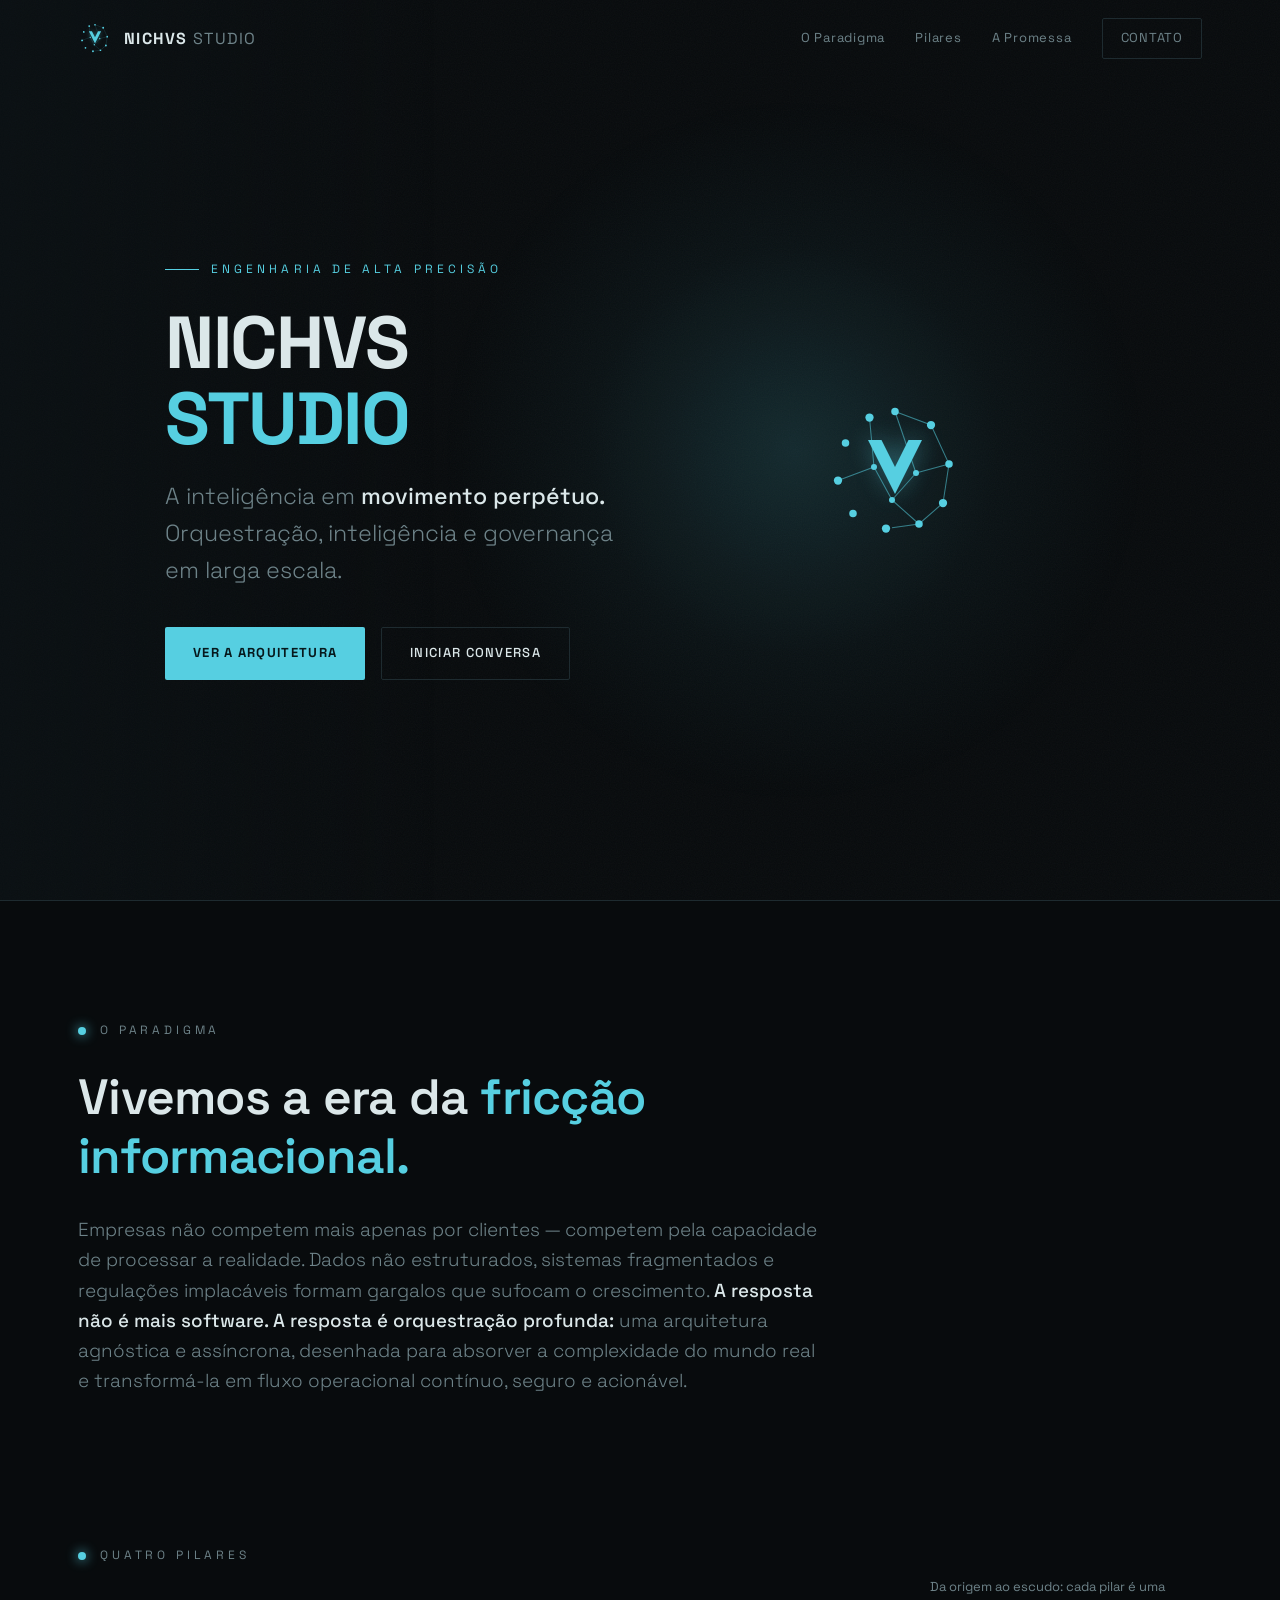
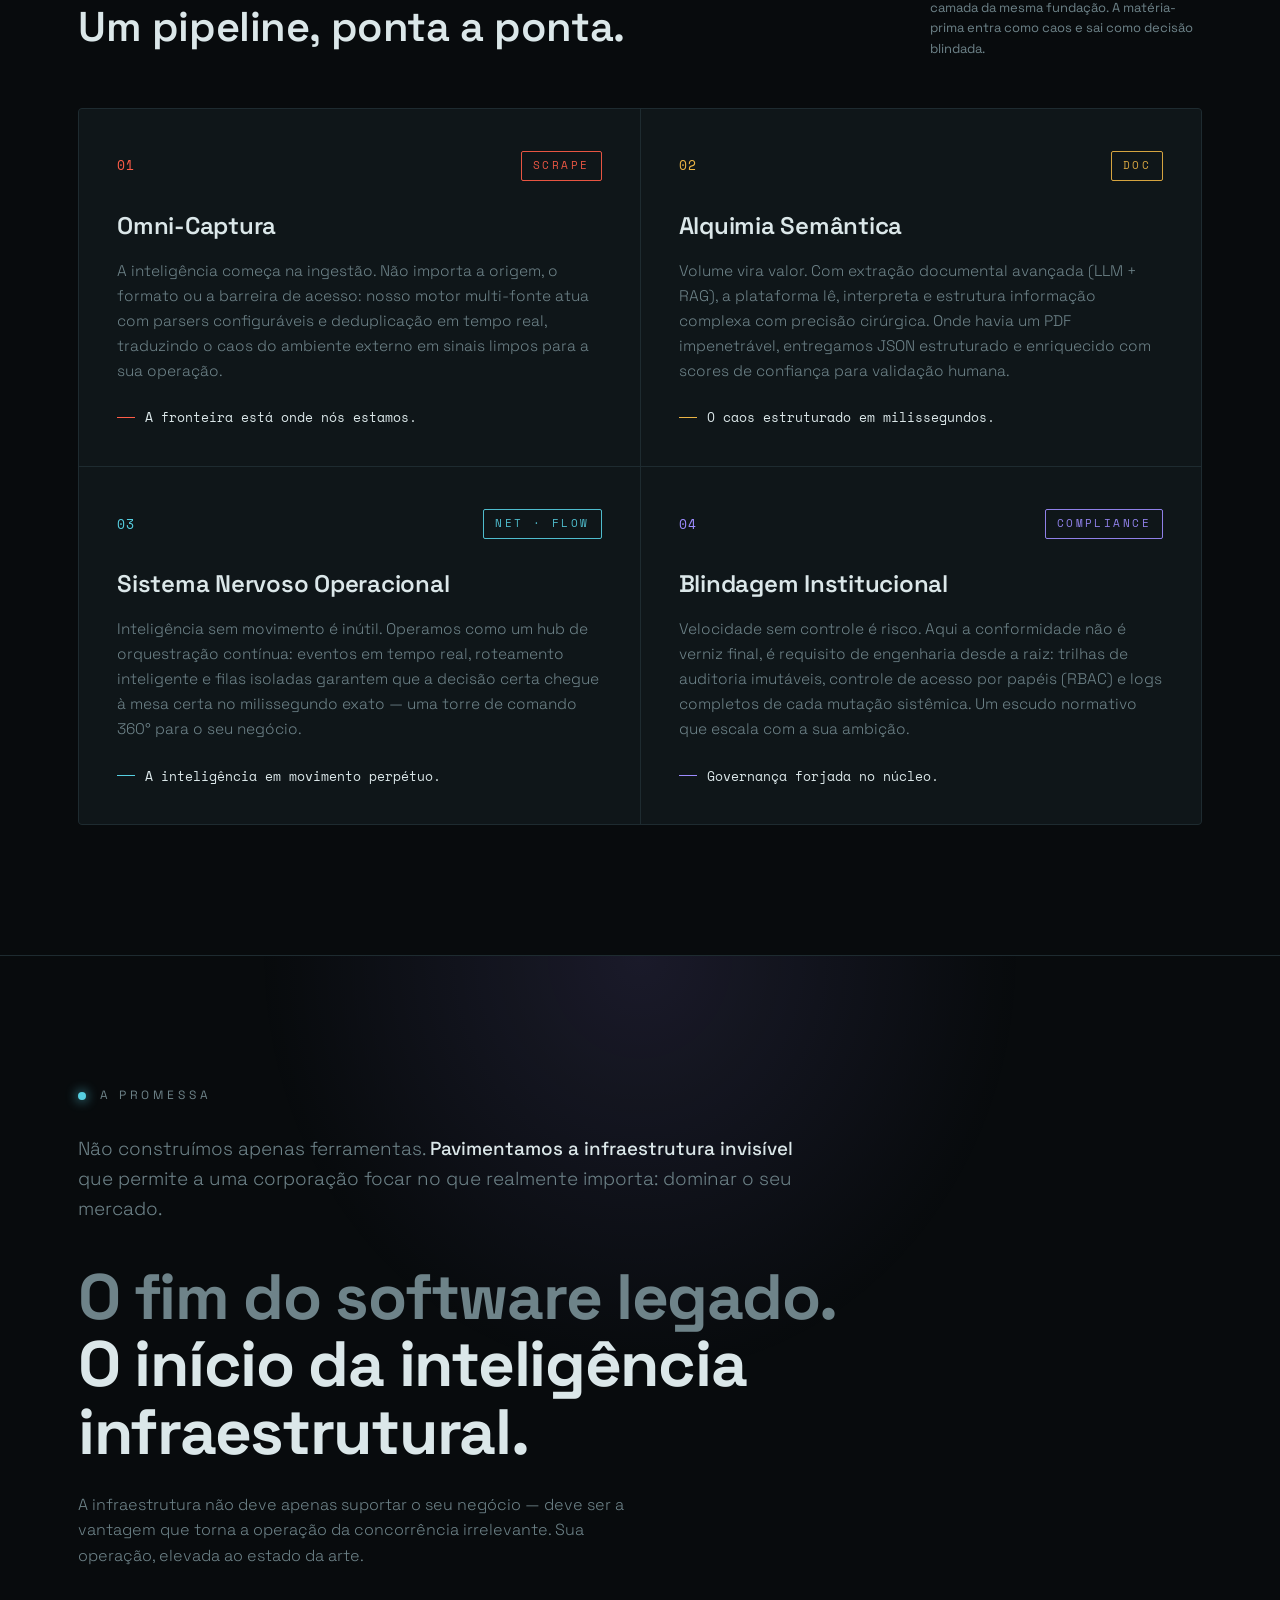
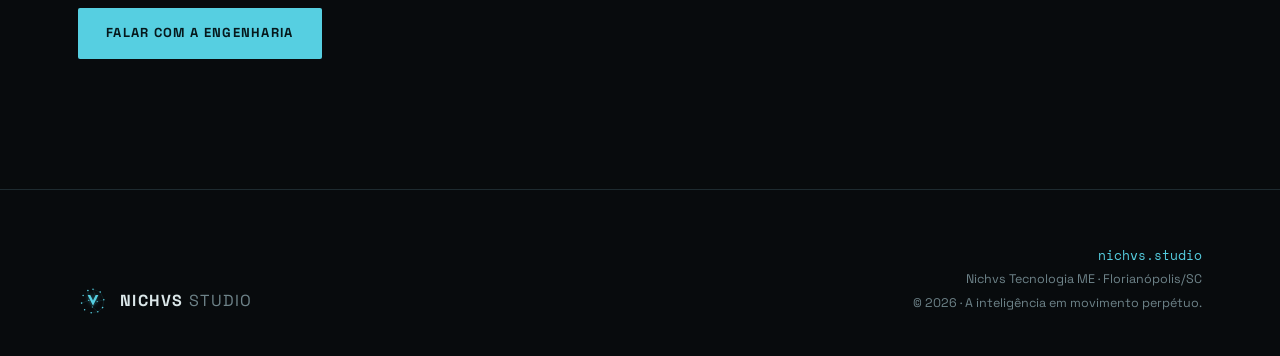
==== commit 1230dc44: "Add files via upload" ====
--- a/index.html
+++ b/index.html
@@ -1 +1,423 @@
-<!DOCTYPE html><html lang="pt-BR"><head><meta charset="UTF-8"/><meta name="viewport" content="width=device-width, initial-scale=1.0"/><title>NICHVS STUDIO — A inteligência em movimento perpétuo</title><meta name="description" content="NICHVS STUDIO — A infraestrutura invisível para operações de alta complexidade. Arquitetura composable: Scrape, Doc e Net. Ingestão, cognição e orquestração com governança."/><link rel="preconnect" href="https://fonts.googleapis.com"/><link rel="preconnect" href="https://fonts.gstatic.com" crossorigin/><link href="https://fonts.googleapis.com/css2?family=Sora:wght@300;400;600;800&family=Space+Mono:wght@400;700&display=swap" rel="stylesheet"/><link rel="stylesheet" href="studio.css"/></head><body class=""><header id="head"><div class="wrap nav"><a class="brand" href="index.html" aria-label="NICHVS STUDIO"><svg viewBox="0 0 100 100" aria-hidden="true"><path class="v-fill" d="M26 22 L50 78 L74 22 L61 22 L50 54 L39 22 Z"/></svg><span class="bt">NICHVS <span>STUDIO</span></span></a><nav class="nav-links"><a href="index.html#paradigma">Paradigma</a><a href="index.html#arquitetura">Arquitetura</a><a href="index.html#modulos">Módulos</a><a class="nav-cta" href="mailto:contato@nichvs.studio">Contato</a></nav></div></header><main id="top"><section class="hero"><div class="hero-glow"></div><svg class="hero-frame" viewBox="0 0 100 100" preserveAspectRatio="none"><path d="M0 6 V0 H6 M94 0 H100 V6 M100 94 V100 H94 M6 100 H0 V94" fill="none" stroke="currentColor" stroke-width=".4"/></svg><div class="wrap"><div class="hero-inner"><svg class="hero-mark" viewBox="0 0 100 100" aria-hidden="true"><circle cx="50" cy="48" r="35" class="v-stroke" stroke-width="1" opacity=".28"/><path class="v-fill" d="M26 24 L50 76 L74 24 L61 24 L50 54 L39 24 Z"/></svg><h1>NICHVS <span class="b2">STUDIO</span></h1><div class="hero-sub">Sistema de Identidade Modular · Engenharia de Alta Precisão</div><p class="hero-tag">“A inteligência em movimento perpétuo.”</p><div class="hero-actions"><a class="btn btn-primary" href="#modulos">Ver os módulos <span class="arw">&rarr;</span></a><a class="btn btn-ghost" href="#arquitetura">A arquitetura</a></div></div></div></section><section class="sec" id="paradigma"><div class="wrap"><div class="sec-label reveal">A Quebra do Paradigma</div><div class="para-grid"><div class="ptext reveal"><h2>O fim do software legado.</h2><p>O mercado corporativo atingiu o limite da força bruta. Empilhar sistemas, comprar licenças e contratar exércitos para transitar dados entre planilhas não é mais crescimento — <strong>é obsolescência programada.</strong></p><p>A disrupção real não nasce de mais um aplicativo, mas de <strong>reescrever as leis da física da sua operação:</strong> tornar a complexidade invisível e a execução instantânea.</p></div><ul class="concept-list reveal"><li><span class="n">01</span> Brutalismo Minimalista</li><li><span class="n">02</span> Ponta de Lança</li><li><span class="n">03</span> Precisão <span class="sm">Space Mono</span></li></ul></div></div></section><section class="sec" id="arquitetura"><div class="wrap"><div class="sec-label reveal">A Singularidade Operacional</div><h2 class="reveal" style="margin-bottom:14px">A nossa arquitetura.</h2><p class="reveal" style="color:var(--muted);font-weight:300;max-width:62ch;margin-bottom:36px">Não é uma ferramenta. É uma camada fundacional de hiperescalabilidade — assíncrona, agnóstica e implacável — que engole o caos de qualquer ecossistema e devolve previsibilidade absoluta, através de quatro frentes de força.</p><div class="fronts"><div class="front reveal"><div class="fn">01</div><h3>Omnisciência de Dados</h3><div class="fsub">A ingestão onipresente</div><p>Captura ativa e multi-fonte com deduplicação em tempo real. Sistemas legados, APIs complexas e silos de dados são rompidos — a informação flui para o núcleo da corporação antes mesmo que o mercado registre o movimento.</p></div><div class="front reveal"><div class="fn">02</div><h3>Cognição Sintética Ativa</h3><div class="fsub">A transmutação documental</div><p>LLM somado a geração aumentada por recuperação (RAG) dá cognição real à máquina. Documentos, contratos e PDFs são dissecados e transmutados em JSON estruturado em milissegundos. O volume que asfixiava a operação vira inteligência pura.</p></div><div class="front reveal"><div class="fn">03</div><h3>Hiper-Orquestração Autônoma</h3><div class="fsub">O fim do atrito</div><p>Topologia de sistema nervoso central: roteamento em tempo real e filas de processamento isoladas. A plataforma age antes que um operador precise pensar — cadeias de valor ininterruptas, estruturadas para 24/7 sem degradação.</p></div><div class="front reveal"><div class="fn">04</div><h3>Soberania Criptográfica</h3><div class="fsub">A governança como engenharia</div><p>Conformidade como lei inquebrável da estrutura sistêmica, não como departamento reativo. Auditoria imutável de cada mutação de dado e controle de acesso cirúrgico desenhado desde a raiz.</p></div></div></div></section><section class="sec" id="modulos"><div class="wrap"><div class="sec-label reveal">Os Módulos</div><h2 class="reveal" style="margin-bottom:30px">Arquitetura composable.</h2><div class="composable reveal"><span class="ctag">Composable</span><p>Uma plataforma desacoplada e assíncrona, desenhada para resolver gargalos de dados, cognição e fluxo. <b>Adote o módulo que resolve o seu limite atual; escale para o ecossistema completo quando estiver pronto.</b></p></div><div class="mods"><a class="mod m-scrape reveal" href="scrape.html"><svg class="mod-ico" viewBox="0 0 100 100" aria-hidden="true"><g class="v-fill"><rect x="6" y="27" width="28" height="4"/><rect x="14" y="38" width="24" height="4"/><rect x="22" y="49" width="20" height="4"/></g><path class="v-fill" d="M40 22 L62 78 L86 22 L73 22 L62 52 L51 22 Z"/></svg><div class="mod-name">NICHVS STUDIO · SCRAPE</div><h3>Omni-Captura</h3><div class="mtag">“A fronteira está onde nós estamos.”</div><div class="mcon">Módulo de Ingestão e Conectividade</div><span class="go">Explorar módulo <span class="arw">&rarr;</span></span></a><a class="mod m-doc reveal" href="doc.html"><svg class="mod-ico" viewBox="0 0 100 100" aria-hidden="true"><path class="v-stroke" stroke-width="4" stroke-linejoin="round" d="M26 14 H60 L78 32 V86 H26 Z"/><path class="v-stroke" stroke-width="4" stroke-linejoin="round" d="M60 14 V32 H78"/><path class="v-fill" d="M38 40 L51 70 L64 40 L57 40 L51 56 L45 40 Z"/></svg><div class="mod-name">NICHVS STUDIO · DOC</div><h3>Alquimia Semântica</h3><div class="mtag">“O caos estruturado em milissegundos.”</div><div class="mcon">Módulo de Cognição e Estruturação</div><span class="go">Explorar módulo <span class="arw">&rarr;</span></span></a><a class="mod m-net reveal" href="net.html"><svg class="mod-ico" viewBox="0 0 100 100" aria-hidden="true"><path class="v-stroke" stroke-width="1.2" opacity=".8" d="M50 12 L74 22 L86 47 L82 73 L66 86 L44 89 L23 79 L13 58 L17 33 L33 16 Z"/><path class="v-stroke" stroke-width="1.2" opacity=".55" d="M50 12 L50 48 M13 58 L50 48 M86 47 L50 48 M66 86 L50 48"/><circle class="net-node pulse" cx="50" cy="12" r="3" style="animation-delay:0.00s"/><circle class="net-node pulse" cx="74" cy="22" r="3" style="animation-delay:0.18s"/><circle class="net-node pulse" cx="86" cy="47" r="3" style="animation-delay:0.36s"/><circle class="net-node pulse" cx="82" cy="73" r="3" style="animation-delay:0.54s"/><circle class="net-node pulse" cx="66" cy="86" r="3" style="animation-delay:0.72s"/><circle class="net-node pulse" cx="44" cy="89" r="3" style="animation-delay:0.90s"/><circle class="net-node pulse" cx="23" cy="79" r="3" style="animation-delay:1.08s"/><circle class="net-node pulse" cx="13" cy="58" r="3" style="animation-delay:1.26s"/><circle class="net-node pulse" cx="17" cy="33" r="3" style="animation-delay:1.44s"/><circle class="net-node pulse" cx="33" cy="16" r="3" style="animation-delay:1.62s"/><path class="v-fill" d="M34 30 L50 68 L66 30 L58 30 L50 52 L42 30 Z"/></svg><div class="mod-name">NICHVS STUDIO · NET</div><h3>Sistema Nervoso Operacional</h3><div class="mtag">“A inteligência em movimento perpétuo.”</div><div class="mcon">Módulo de Orquestração e Fluxo</div><span class="go">Explorar módulo <span class="arw">&rarr;</span></span></a></div></div></section><section class="promise"><div class="wrap"><div class="sec-label reveal">A Promessa</div><h2 class="big reveal"><span class="l1">O fim do software legado.</span><br><span class="l2">O início da inteligência infraestrutural.</span></h2><p class="sub reveal">A infraestrutura não deve apenas suportar o seu negócio — deve ser a vantagem que torna a operação da concorrência irrelevante.</p><a class="btn btn-primary reveal" href="mailto:contato@nichvs.studio">Falar com a engenharia <span class="arw">&rarr;</span></a></div></section></main><footer><div class="wrap"><div class="fgrid"><div class="fcol"><a class="brand" href="index.html"><svg viewBox="0 0 100 100" aria-hidden="true"><path class="v-fill" d="M26 22 L50 78 L74 22 L61 22 L50 54 L39 22 Z"/></svg><span class="bt">NICHVS <span>STUDIO</span></span></a><p class="fabout">A infraestrutura invisível para operações de alta complexidade. A inteligência em movimento perpétuo.</p></div><div class="fcol"><h4>Módulos</h4><a href="scrape.html">Scrape · Ingestão</a><a href="doc.html">Doc · Cognição</a><a href="net.html">Net · Orquestração</a></div><div class="fcol"><h4>Ecossistema</h4><a href="https://culturaflow.netlify.app" target="_blank" rel="noopener">CulturaFlow</a><a href="https://nichvs.tech" target="_blank" rel="noopener">Nichvs Tecnologia</a></div><div class="fcol"><h4>Contato</h4><a href="mailto:contato@nichvs.studio">contato@nichvs.studio</a><a href="mailto:contato@nichvs.studio?subject=Novo%20projeto">Iniciar projeto</a></div></div><div class="fmeta"><span>Nichvs Tecnologia ME · Florianópolis/SC</span><span class="gold">nichvs.studio · © 2026</span></div></div></footer><script>(function(){"use strict";var h=document.getElementById("head");function s(){if(window.pageYOffset>40){h.classList.add("scrolled");}else{h.classList.remove("scrolled");}}window.addEventListener("scroll",s,{passive:true});s();var it=document.querySelectorAll(".reveal");if("IntersectionObserver" in window){var io=new IntersectionObserver(function(e){for(var i=0;i<e.length;i++){if(e[i].isIntersecting){e[i].target.classList.add("in");io.unobserve(e[i].target);}}},{threshold:.12,rootMargin:"0px 0px -40px 0px"});for(var j=0;j<it.length;j++){io.observe(it[j]);}}else{for(var k=0;k<it.length;k++){it[k].classList.add("in");}}})();</script></body></html>+<!DOCTYPE html>
+<html lang="pt-BR">
+<head>
+<meta charset="UTF-8" />
+<meta name="viewport" content="width=device-width, initial-scale=1.0" />
+<title>NICHVS STUDIO — A inteligência em movimento perpétuo</title>
+<meta name="description" content="NICHVS STUDIO — Engenharia de alta precisão. Orquestração, inteligência e governança em larga escala. Captura, estrutura, orquestra e blinda o fluxo da sua operação." />
+<link rel="preconnect" href="https://fonts.googleapis.com" />
+<link rel="preconnect" href="https://fonts.gstatic.com" crossorigin />
+<link href="https://fonts.googleapis.com/css2?family=Space+Grotesk:wght@300;400;500;600;700&family=Space+Mono:wght@400;700&display=swap" rel="stylesheet" />
+<style>
+  :root{
+    --void:#080B0D;
+    --void-2:#0B1013;
+    --surface:#0F1619;
+    --surface-2:#131D21;
+    --line:#1E2B30;
+    --text:#DBE7E9;
+    --muted:#6E8389;
+    --brand:#56CFE1;        /* ciano de marca / Net */
+    --scrape:#FF5D48;       /* pilar 01 */
+    --doc:#EBB445;          /* pilar 02 */
+    --net:#56CFE1;          /* pilar 03 (núcleo) */
+    --compliance:#9D8CFF;   /* pilar 04 */
+    --maxw:1180px;
+  }
+
+  *{box-sizing:border-box;margin:0;padding:0}
+  html{scroll-behavior:smooth;-webkit-text-size-adjust:100%}
+  body{
+    background:var(--void);
+    color:var(--text);
+    font-family:"Space Grotesk",system-ui,-apple-system,sans-serif;
+    line-height:1.6;
+    font-weight:400;
+    overflow-x:hidden;
+    -webkit-font-smoothing:antialiased;
+  }
+  /* fine grain noise overlay */
+  body::before{
+    content:"";position:fixed;inset:0;z-index:0;pointer-events:none;opacity:.04;
+    background-image:url("data:image/svg+xml,%3Csvg xmlns='http://www.w3.org/2000/svg' width='160' height='160'%3E%3Cfilter id='n'%3E%3CfeTurbulence type='fractalNoise' baseFrequency='0.85' numOctaves='2'/%3E%3C/filter%3E%3Crect width='100%25' height='100%25' filter='url(%23n)'/%3E%3C/svg%3E");
+  }
+  .wrap{max-width:var(--maxw);margin:0 auto;padding:0 28px;position:relative;z-index:1}
+  a{color:inherit;text-decoration:none}
+  .mono{font-family:"Space Mono",ui-monospace,monospace}
+
+  /* ---------- HEADER ---------- */
+  header{
+    position:fixed;top:0;left:0;right:0;z-index:50;
+    transition:background .35s ease,border-color .35s ease,padding .35s ease;
+    border-bottom:1px solid transparent;padding:18px 0;
+  }
+  header.scrolled{
+    background:rgba(8,11,13,.78);
+    -webkit-backdrop-filter:blur(14px);backdrop-filter:blur(14px);
+    border-bottom:1px solid var(--line);padding:12px 0;
+  }
+  .nav{display:flex;align-items:center;justify-content:space-between;gap:24px}
+  .brand{display:flex;align-items:center;gap:12px;font-weight:600;letter-spacing:.08em}
+  .brand svg{width:34px;height:34px;display:block}
+  .brand b{font-weight:700}
+  .brand .dim{color:var(--muted);font-weight:400}
+  .nav-links{display:flex;gap:30px;align-items:center}
+  .nav-links a{color:var(--muted);font-size:13px;letter-spacing:.06em;transition:color .2s}
+  .nav-links a:hover{color:var(--text)}
+  .nav-cta{
+    border:1px solid var(--line);color:var(--text);padding:9px 18px;border-radius:2px;
+    font-size:12px;letter-spacing:.12em;text-transform:uppercase;transition:all .25s;
+  }
+  .nav-cta:hover{border-color:var(--brand);color:var(--brand);box-shadow:0 0 0 1px var(--brand) inset}
+  @media(max-width:760px){.nav-links a:not(.nav-cta){display:none}}
+
+  /* ---------- HERO ---------- */
+  .hero{position:relative;min-height:100vh;display:flex;align-items:center;overflow:hidden}
+  .hero-glow{
+    position:absolute;top:50%;left:62%;transform:translate(-50%,-50%);
+    width:760px;height:760px;max-width:120vw;border-radius:50%;
+    background:radial-gradient(circle, rgba(86,207,225,.16) 0%, rgba(86,207,225,.04) 38%, transparent 66%);
+    pointer-events:none;z-index:0;
+  }
+  .hero-strip{
+    position:absolute;top:0;left:0;bottom:0;width:34%;z-index:0;pointer-events:none;
+    background:linear-gradient(90deg, rgba(13,22,26,.9), rgba(8,11,13,0));
+    mix-blend-mode:screen;opacity:.5;
+  }
+  .hero-inner{
+    display:grid;grid-template-columns:1.05fr .95fr;gap:48px;align-items:center;
+    width:100%;padding:120px 0 80px;
+  }
+  .eyebrow{
+    font-size:12px;letter-spacing:.34em;text-transform:uppercase;color:var(--brand);
+    display:flex;align-items:center;gap:12px;margin-bottom:26px;
+  }
+  .eyebrow::before{content:"";width:34px;height:1px;background:var(--brand);display:inline-block}
+  h1{
+    font-size:clamp(2.6rem,6.2vw,4.6rem);line-height:1.02;font-weight:700;
+    letter-spacing:-.02em;margin-bottom:8px;
+  }
+  h1 .accent{color:var(--brand)}
+  .hero-tag{
+    font-size:clamp(1.05rem,2.3vw,1.45rem);color:var(--muted);font-weight:300;
+    max-width:30ch;margin-top:22px;
+  }
+  .hero-tag b{color:var(--text);font-weight:500}
+  .hero-actions{display:flex;gap:16px;flex-wrap:wrap;margin-top:38px}
+  .btn{
+    display:inline-flex;align-items:center;gap:10px;padding:15px 28px;border-radius:2px;
+    font-size:13px;letter-spacing:.1em;text-transform:uppercase;font-weight:500;transition:all .25s;
+  }
+  .btn-primary{background:var(--brand);color:#06181C;font-weight:700}
+  .btn-primary:hover{background:#7BDDEC;transform:translateY(-2px);box-shadow:0 10px 30px -10px rgba(86,207,225,.5)}
+  .btn-ghost{border:1px solid var(--line);color:var(--text)}
+  .btn-ghost:hover{border-color:var(--brand);color:var(--brand)}
+
+  .hero-mark{display:flex;justify-content:center;align-items:center;position:relative}
+  .hero-mark svg{width:min(440px,82vw);height:auto;overflow:visible}
+
+  @media(max-width:880px){
+    .hero-inner{grid-template-columns:1fr;gap:8px;padding:140px 0 70px;text-align:left}
+    .hero-mark{order:-1;margin-bottom:18px}
+    .hero-mark svg{width:min(280px,60vw)}
+    .hero-strip{display:none}
+  }
+
+  /* ---------- NETWORK LOGO ---------- */
+  .net-line{stroke:var(--brand);stroke-width:1.4;opacity:.55;fill:none;
+    stroke-dasharray:240;stroke-dashoffset:240;animation:draw 1.4s ease forwards}
+  .net-node{fill:var(--brand)}
+  .net-node.pulse{animation:pulse 3.2s ease-in-out infinite}
+  .net-v{fill:var(--brand);filter:drop-shadow(0 0 16px rgba(86,207,225,.45))}
+  @keyframes draw{to{stroke-dashoffset:0}}
+  @keyframes pulse{0%,100%{opacity:.5;transform:scale(1)}50%{opacity:1;transform:scale(1.5)}}
+  .net-node.pulse{transform-box:fill-box;transform-origin:center}
+
+  /* ---------- SECTIONS ---------- */
+  section{position:relative;z-index:1}
+  .sec-label{
+    font-size:12px;letter-spacing:.32em;text-transform:uppercase;color:var(--muted);
+    display:flex;align-items:center;gap:14px;margin-bottom:28px;
+  }
+  .sec-label::before{content:"";width:8px;height:8px;background:var(--brand);border-radius:50%;
+    box-shadow:0 0 12px var(--brand);flex:none}
+
+  .paradigm{padding:120px 0;border-top:1px solid var(--line)}
+  .paradigm h2{
+    font-size:clamp(1.9rem,4.4vw,3.1rem);font-weight:600;letter-spacing:-.015em;
+    line-height:1.18;max-width:18ch;
+  }
+  .paradigm h2 .q{color:var(--brand)}
+  .paradigm p{
+    margin-top:30px;max-width:62ch;color:var(--muted);font-size:clamp(1rem,1.5vw,1.18rem);font-weight:300;
+  }
+  .paradigm p strong{color:var(--text);font-weight:500}
+
+  /* ---------- PILLARS ---------- */
+  .pillars{padding:30px 0 130px}
+  .pillars-head{display:flex;justify-content:space-between;align-items:flex-end;
+    gap:24px;flex-wrap:wrap;margin-bottom:48px}
+  .pillars-head h2{font-size:clamp(1.7rem,3.6vw,2.6rem);font-weight:600;letter-spacing:-.01em}
+  .pillars-head .note{color:var(--muted);font-size:13px;max-width:34ch}
+  .grid{display:grid;grid-template-columns:1fr 1fr;gap:1px;background:var(--line);
+    border:1px solid var(--line);border-radius:4px;overflow:hidden}
+  @media(max-width:760px){.grid{grid-template-columns:1fr}}
+
+  .card{
+    background:var(--surface);padding:42px 38px 38px;position:relative;
+    transition:background .3s ease,transform .3s ease;overflow:hidden;
+    --c:var(--brand);
+  }
+  .card:hover{background:var(--surface-2)}
+  .card::before{
+    content:"";position:absolute;top:0;left:0;width:100%;height:3px;
+    background:var(--c);transform:scaleX(0);transform-origin:left;transition:transform .4s ease;
+  }
+  .card:hover::before{transform:scaleX(1)}
+  .card-top{display:flex;align-items:center;justify-content:space-between;margin-bottom:26px}
+  .card-num{font-family:"Space Mono",monospace;font-size:13px;color:var(--c);letter-spacing:.1em}
+  .card-sub{
+    font-family:"Space Mono",monospace;font-size:11px;letter-spacing:.22em;text-transform:uppercase;
+    color:var(--c);border:1px solid var(--c);padding:5px 11px;border-radius:2px;opacity:.9;
+  }
+  .card h3{font-size:1.5rem;font-weight:600;letter-spacing:-.01em;margin-bottom:14px}
+  .card p{color:var(--muted);font-size:.96rem;font-weight:300;line-height:1.62}
+  .card .tag{
+    margin-top:24px;font-family:"Space Mono",monospace;font-size:13px;color:var(--text);
+    display:flex;align-items:center;gap:10px;
+  }
+  .card .tag::before{content:"";width:18px;height:1px;background:var(--c);flex:none}
+
+  /* ---------- PROMISE ---------- */
+  .promise{padding:130px 0;border-top:1px solid var(--line);position:relative;overflow:hidden}
+  .promise-glow{position:absolute;left:50%;top:0;transform:translateX(-50%);
+    width:900px;height:500px;max-width:140vw;
+    background:radial-gradient(ellipse at top, rgba(157,140,255,.12), transparent 60%);
+    pointer-events:none}
+  .promise .lead{color:var(--muted);max-width:60ch;font-weight:300;font-size:clamp(1rem,1.5vw,1.18rem)}
+  .promise .lead strong{color:var(--text);font-weight:500}
+  .promise .big{
+    font-size:clamp(2.1rem,5.4vw,4rem);font-weight:700;letter-spacing:-.02em;line-height:1.05;
+    margin:40px 0 26px;max-width:20ch;
+  }
+  .promise .big .l1{color:var(--muted)}
+  .promise .big .l2{color:var(--text)}
+  .promise .sub{color:var(--muted);max-width:56ch;font-weight:300;margin-bottom:40px}
+
+  /* ---------- FOOTER ---------- */
+  footer{border-top:1px solid var(--line);padding:54px 0 40px}
+  .foot{display:flex;justify-content:space-between;align-items:flex-end;gap:30px;flex-wrap:wrap}
+  .foot .brand svg{width:30px;height:30px}
+  .foot-meta{color:var(--muted);font-size:12.5px;line-height:1.9;text-align:right}
+  .foot-meta .mono{color:var(--brand)}
+  @media(max-width:600px){.foot-meta{text-align:left}}
+
+  /* ---------- REVEAL ---------- */
+  .reveal{opacity:0;transform:translateY(26px);transition:opacity .7s ease,transform .7s ease}
+  .reveal.in{opacity:1;transform:none}
+
+  @media(prefers-reduced-motion:reduce){
+    *{animation:none!important;transition:none!important}
+    .reveal{opacity:1;transform:none}
+    .net-line{stroke-dashoffset:0}
+    html{scroll-behavior:auto}
+  }
+</style>
+</head>
+<body>
+
+<!-- reusable network logo (symbol) -->
+<svg width="0" height="0" style="position:absolute" aria-hidden="true">
+  <symbol id="logo" viewBox="0 0 200 200">
+    <g class="net-mesh">
+      <path class="net-line" d="M100 22 L148 40 L172 92 L164 144 L132 172 L88 178 L44 158 L24 114 L34 64 L66 30 Z"/>
+      <path class="net-line" d="M100 22 L128 104 M66 30 L72 96 M72 96 L96 140 M128 104 L96 140 M24 114 L72 96 M172 92 L128 104 M132 172 L96 140"/>
+    </g>
+    <g>
+      <circle class="net-node pulse" cx="100" cy="22" r="5"/>
+      <circle class="net-node pulse" cx="148" cy="40" r="5.5" style="animation-delay:.3s"/>
+      <circle class="net-node pulse" cx="172" cy="92" r="5" style="animation-delay:.6s"/>
+      <circle class="net-node pulse" cx="164" cy="144" r="5.5" style="animation-delay:.2s"/>
+      <circle class="net-node pulse" cx="132" cy="172" r="5" style="animation-delay:.9s"/>
+      <circle class="net-node pulse" cx="88" cy="178" r="5.5" style="animation-delay:.5s"/>
+      <circle class="net-node pulse" cx="44" cy="158" r="5" style="animation-delay:1.1s"/>
+      <circle class="net-node pulse" cx="24" cy="114" r="5.5" style="animation-delay:.4s"/>
+      <circle class="net-node pulse" cx="34" cy="64" r="5" style="animation-delay:.8s"/>
+      <circle class="net-node pulse" cx="66" cy="30" r="5.5" style="animation-delay:1.3s"/>
+      <circle class="net-node pulse" cx="72" cy="96" r="4" style="animation-delay:.7s"/>
+      <circle class="net-node pulse" cx="128" cy="104" r="4" style="animation-delay:1s"/>
+      <circle class="net-node pulse" cx="96" cy="140" r="4" style="animation-delay:.15s"/>
+    </g>
+    <path class="net-v" d="M64 60 L100 132 L136 60 L118 60 L100 96 L82 60 Z"/>
+  </symbol>
+</svg>
+
+<header id="head">
+  <div class="wrap nav">
+    <a class="brand" href="#top" aria-label="NICHVS STUDIO">
+      <svg><use href="#logo"/></svg>
+      <span><b>NICHVS</b> <span class="dim">STUDIO</span></span>
+    </a>
+    <nav class="nav-links">
+      <a href="#paradigma">O Paradigma</a>
+      <a href="#pilares">Pilares</a>
+      <a href="#promessa">A Promessa</a>
+      <a class="nav-cta" href="mailto:contato@nichvs.studio">Contato</a>
+    </nav>
+  </div>
+</header>
+
+<main id="top">
+
+  <!-- HERO -->
+  <section class="hero">
+    <div class="hero-strip"></div>
+    <div class="hero-glow"></div>
+    <div class="wrap">
+      <div class="hero-inner">
+        <div class="hero-copy">
+          <div class="eyebrow">Engenharia de alta precisão</div>
+          <h1>NICHVS<br><span class="accent">STUDIO</span></h1>
+          <p class="hero-tag">A inteligência em <b>movimento perpétuo.</b> Orquestração, inteligência e governança em larga escala.</p>
+          <div class="hero-actions">
+            <a class="btn btn-primary" href="#pilares">Ver a arquitetura</a>
+            <a class="btn btn-ghost" href="mailto:contato@nichvs.studio">Iniciar conversa</a>
+          </div>
+        </div>
+        <div class="hero-mark">
+          <svg><use href="#logo"/></svg>
+        </div>
+      </div>
+    </div>
+  </section>
+
+  <!-- PARADIGMA -->
+  <section class="paradigm" id="paradigma">
+    <div class="wrap">
+      <div class="sec-label reveal">O Paradigma</div>
+      <h2 class="reveal">Vivemos a era da <span class="q">fricção informacional.</span></h2>
+      <p class="reveal">Empresas não competem mais apenas por clientes — competem pela capacidade de processar a realidade. Dados não estruturados, sistemas fragmentados e regulações implacáveis formam gargalos que sufocam o crescimento. <strong>A resposta não é mais software. A resposta é orquestração profunda:</strong> uma arquitetura agnóstica e assíncrona, desenhada para absorver a complexidade do mundo real e transformá-la em fluxo operacional contínuo, seguro e acionável.</p>
+    </div>
+  </section>
+
+  <!-- PILARES -->
+  <section class="pillars" id="pilares">
+    <div class="wrap">
+      <div class="pillars-head">
+        <div>
+          <div class="sec-label reveal">Quatro Pilares</div>
+          <h2 class="reveal">Um pipeline, ponta a ponta.</h2>
+        </div>
+        <p class="note reveal">Da origem ao escudo: cada pilar é uma camada da mesma fundação. A matéria-prima entra como caos e sai como decisão blindada.</p>
+      </div>
+
+      <div class="grid">
+        <article class="card reveal" style="--c:var(--scrape)">
+          <div class="card-top">
+            <span class="card-num">01</span>
+            <span class="card-sub">Scrape</span>
+          </div>
+          <h3>Omni-Captura</h3>
+          <p>A inteligência começa na ingestão. Não importa a origem, o formato ou a barreira de acesso: nosso motor multi-fonte atua com parsers configuráveis e deduplicação em tempo real, traduzindo o caos do ambiente externo em sinais limpos para a sua operação.</p>
+          <div class="tag">A fronteira está onde nós estamos.</div>
+        </article>
+
+        <article class="card reveal" style="--c:var(--doc)">
+          <div class="card-top">
+            <span class="card-num">02</span>
+            <span class="card-sub">Doc</span>
+          </div>
+          <h3>Alquimia Semântica</h3>
+          <p>Volume vira valor. Com extração documental avançada (LLM + RAG), a plataforma lê, interpreta e estrutura informação complexa com precisão cirúrgica. Onde havia um PDF impenetrável, entregamos JSON estruturado e enriquecido com scores de confiança para validação humana.</p>
+          <div class="tag">O caos estruturado em milissegundos.</div>
+        </article>
+
+        <article class="card reveal" style="--c:var(--net)">
+          <div class="card-top">
+            <span class="card-num">03</span>
+            <span class="card-sub">Net · Flow</span>
+          </div>
+          <h3>Sistema Nervoso Operacional</h3>
+          <p>Inteligência sem movimento é inútil. Operamos como um hub de orquestração contínua: eventos em tempo real, roteamento inteligente e filas isoladas garantem que a decisão certa chegue à mesa certa no milissegundo exato — uma torre de comando 360° para o seu negócio.</p>
+          <div class="tag">A inteligência em movimento perpétuo.</div>
+        </article>
+
+        <article class="card reveal" style="--c:var(--compliance)">
+          <div class="card-top">
+            <span class="card-num">04</span>
+            <span class="card-sub">Compliance</span>
+          </div>
+          <h3>Blindagem Institucional</h3>
+          <p>Velocidade sem controle é risco. Aqui a conformidade não é verniz final, é requisito de engenharia desde a raiz: trilhas de auditoria imutáveis, controle de acesso por papéis (RBAC) e logs completos de cada mutação sistêmica. Um escudo normativo que escala com a sua ambição.</p>
+          <div class="tag">Governança forjada no núcleo.</div>
+        </article>
+      </div>
+    </div>
+  </section>
+
+  <!-- PROMESSA -->
+  <section class="promise" id="promessa">
+    <div class="promise-glow"></div>
+    <div class="wrap">
+      <div class="sec-label reveal">A Promessa</div>
+      <p class="lead reveal">Não construímos apenas ferramentas. <strong>Pavimentamos a infraestrutura invisível</strong> que permite a uma corporação focar no que realmente importa: dominar o seu mercado.</p>
+      <h2 class="big reveal">
+        <span class="l1">O fim do software legado.</span><br>
+        <span class="l2">O início da inteligência infraestrutural.</span>
+      </h2>
+      <p class="sub reveal">A infraestrutura não deve apenas suportar o seu negócio — deve ser a vantagem que torna a operação da concorrência irrelevante. Sua operação, elevada ao estado da arte.</p>
+      <a class="btn btn-primary reveal" href="mailto:contato@nichvs.studio">Falar com a engenharia</a>
+    </div>
+  </section>
+
+</main>
+
+<footer>
+  <div class="wrap foot">
+    <a class="brand" href="#top">
+      <svg><use href="#logo"/></svg>
+      <span><b>NICHVS</b> <span class="dim">STUDIO</span></span>
+    </a>
+    <div class="foot-meta">
+      <div class="mono">nichvs.studio</div>
+      <div>Nichvs Tecnologia ME · Florianópolis/SC</div>
+      <div>© <span id="yr"></span> · A inteligência em movimento perpétuo.</div>
+    </div>
+  </div>
+</footer>
+
+<script>
+(function(){
+  "use strict";
+  // ano
+  var yr = document.getElementById("yr");
+  if (yr) { yr.textContent = new Date().getFullYear(); }
+
+  // header scrolled
+  var head = document.getElementById("head");
+  function onScroll(){
+    if (window.pageYOffset > 40) { head.classList.add("scrolled"); }
+    else { head.classList.remove("scrolled"); }
+  }
+  window.addEventListener("scroll", onScroll, { passive:true });
+  onScroll();
+
+  // reveal on scroll (Safari-safe: IntersectionObserver com fallback)
+  var items = document.querySelectorAll(".reveal");
+  if ("IntersectionObserver" in window) {
+    var io = new IntersectionObserver(function(entries){
+      for (var i=0;i<entries.length;i++){
+        if (entries[i].isIntersecting){
+          entries[i].target.classList.add("in");
+          io.unobserve(entries[i].target);
+        }
+      }
+    }, { threshold:0.12, rootMargin:"0px 0px -40px 0px" });
+    for (var j=0;j<items.length;j++){ io.observe(items[j]); }
+  } else {
+    for (var k=0;k<items.length;k++){ items[k].classList.add("in"); }
+  }
+})();
+</script>
+</body>
+</html>
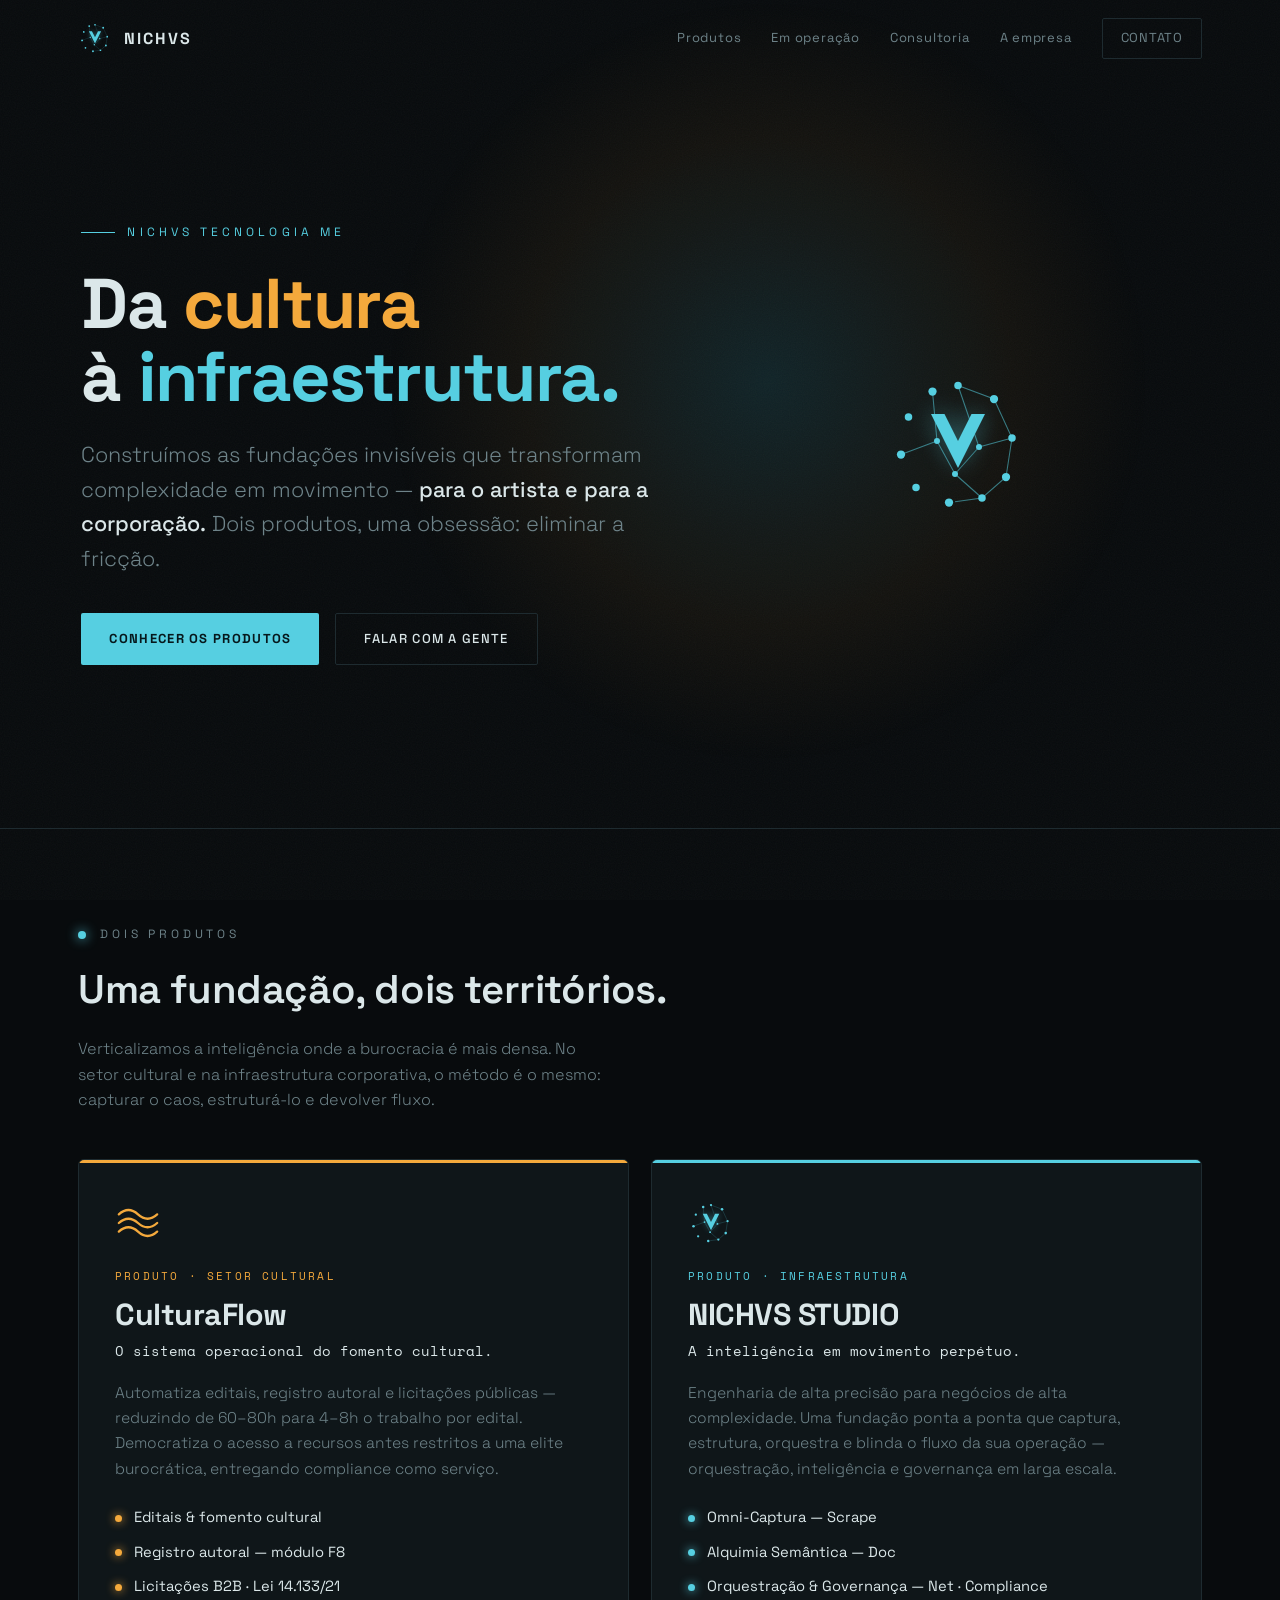
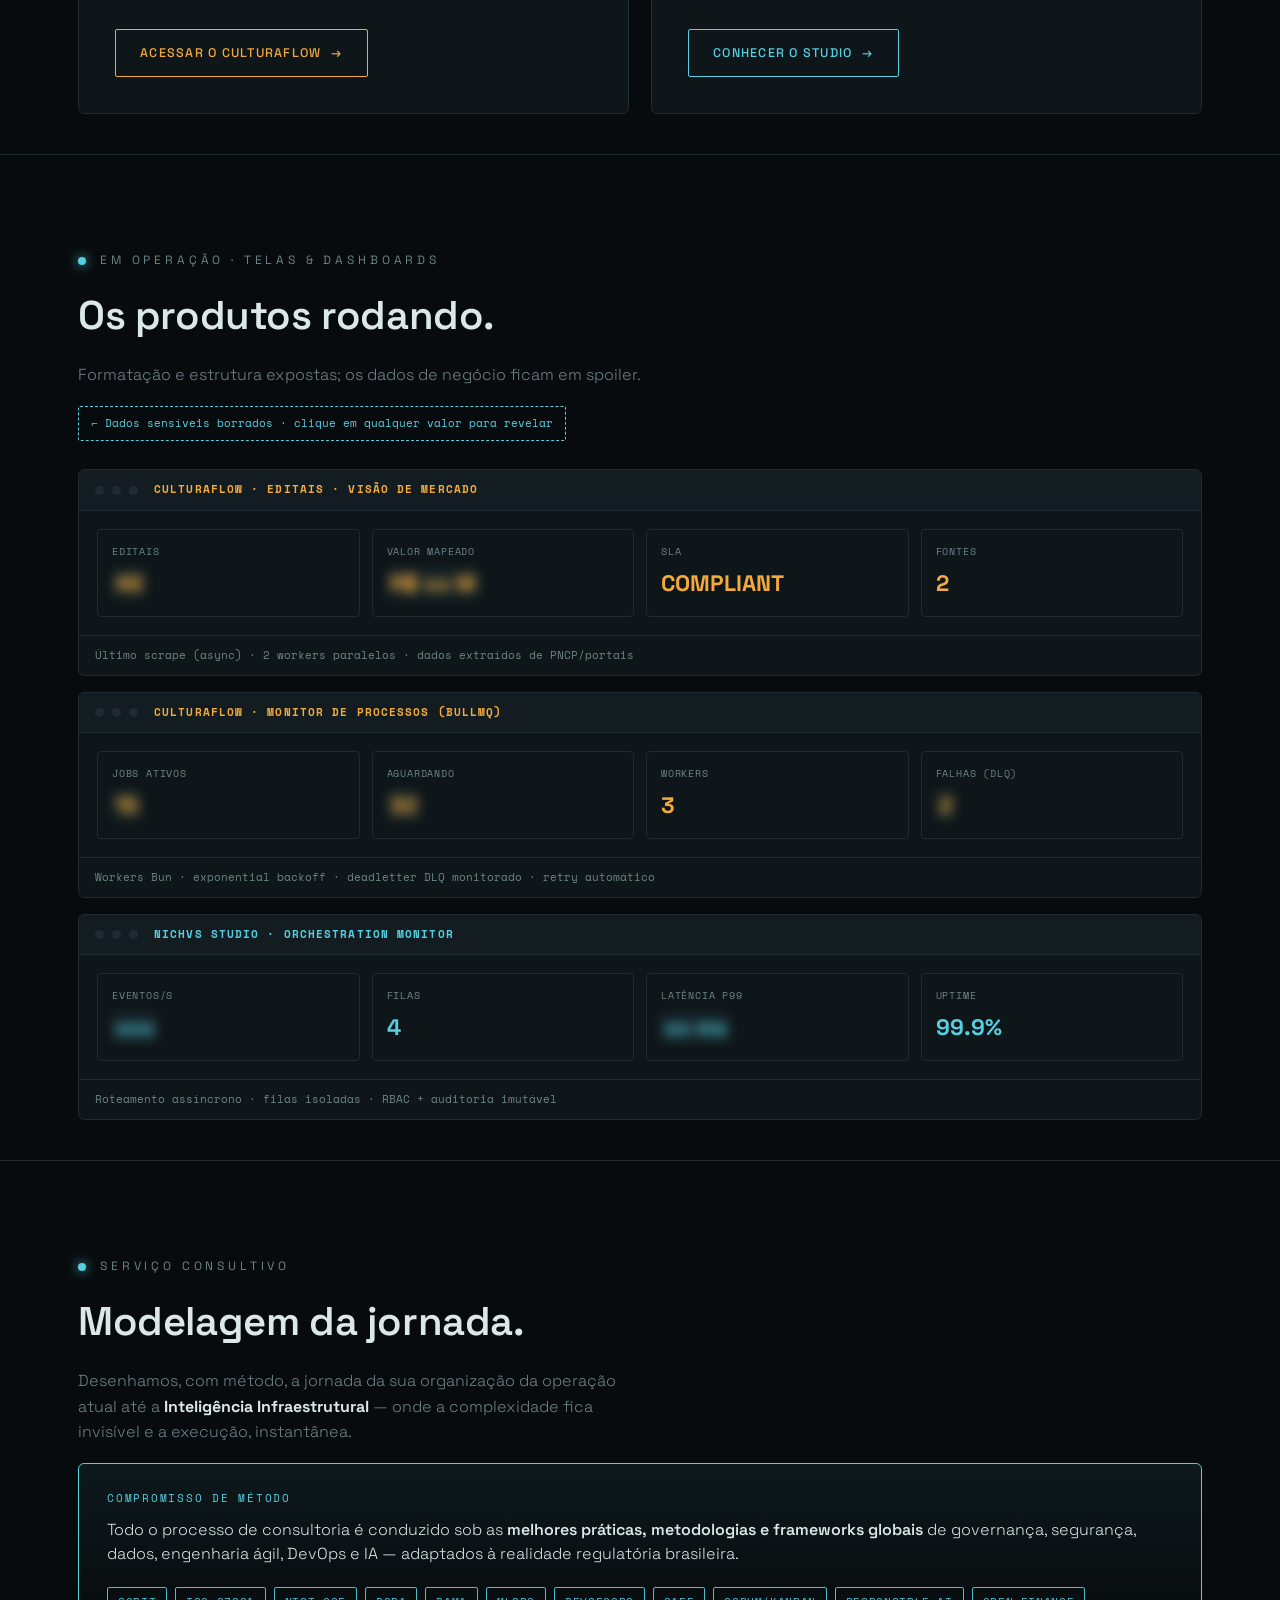
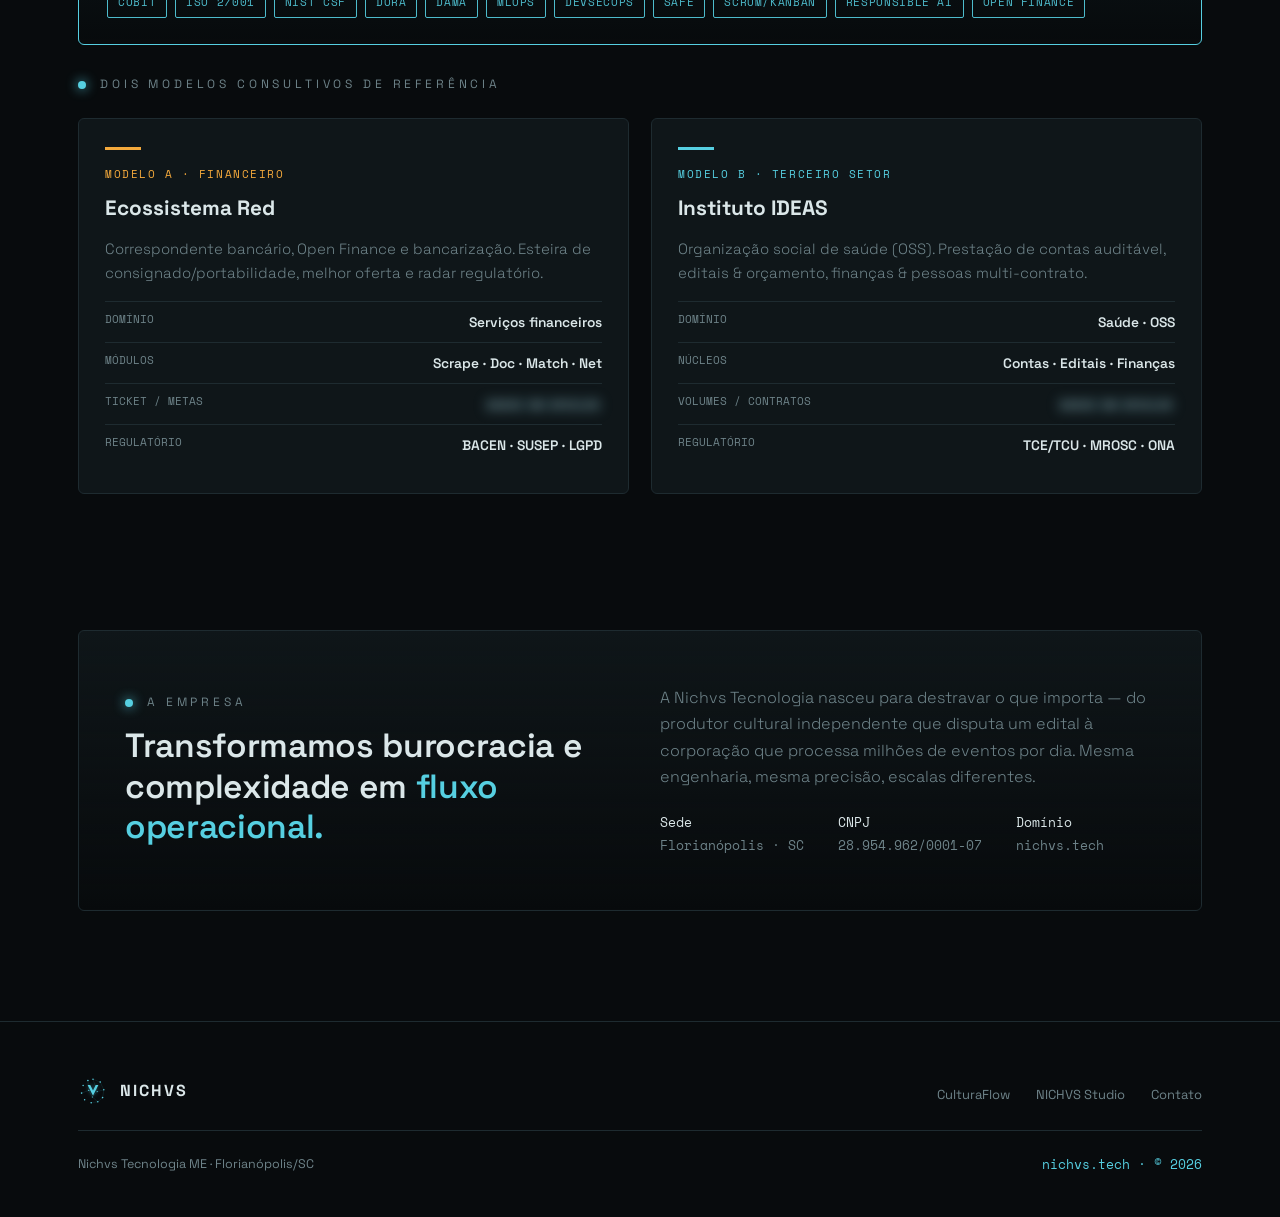
==== commit 58f73cc4: "Rename nichvs-tech.html to index.html" ====
--- a/index.html
+++ b/index.html
@@ -3,233 +3,156 @@
 <head>
 <meta charset="UTF-8" />
 <meta name="viewport" content="width=device-width, initial-scale=1.0" />
-<title>NICHVS STUDIO — A inteligência em movimento perpétuo</title>
-<meta name="description" content="NICHVS STUDIO — Engenharia de alta precisão. Orquestração, inteligência e governança em larga escala. Captura, estrutura, orquestra e blinda o fluxo da sua operação." />
+<title>NICHVS Tecnologia — Da cultura à infraestrutura</title>
+<meta name="description" content="Nichvs Tecnologia ME — dois produtos, uma obsessão: transformar complexidade em fluxo. CulturaFlow para o setor cultural e NICHVS STUDIO para infraestrutura de orquestração e governança." />
 <link rel="preconnect" href="https://fonts.googleapis.com" />
 <link rel="preconnect" href="https://fonts.gstatic.com" crossorigin />
 <link href="https://fonts.googleapis.com/css2?family=Space+Grotesk:wght@300;400;500;600;700&family=Space+Mono:wght@400;700&display=swap" rel="stylesheet" />
 <style>
   :root{
-    --void:#080B0D;
-    --void-2:#0B1013;
-    --surface:#0F1619;
-    --surface-2:#131D21;
-    --line:#1E2B30;
-    --text:#DBE7E9;
-    --muted:#6E8389;
-    --brand:#56CFE1;        /* ciano de marca / Net */
-    --scrape:#FF5D48;       /* pilar 01 */
-    --doc:#EBB445;          /* pilar 02 */
-    --net:#56CFE1;          /* pilar 03 (núcleo) */
-    --compliance:#9D8CFF;   /* pilar 04 */
+    --void:#080B0D;--surface:#0F1619;--surface-2:#131D21;
+    --line:#1E2B30;--text:#DBE7E9;--muted:#6E8389;
+    --brand:#56CFE1;          /* casa / Studio */
+    --cultura:#F4A93C;        /* CulturaFlow */
     --maxw:1180px;
   }
-
   *{box-sizing:border-box;margin:0;padding:0}
   html{scroll-behavior:smooth;-webkit-text-size-adjust:100%}
-  body{
-    background:var(--void);
-    color:var(--text);
-    font-family:"Space Grotesk",system-ui,-apple-system,sans-serif;
-    line-height:1.6;
-    font-weight:400;
-    overflow-x:hidden;
-    -webkit-font-smoothing:antialiased;
-  }
-  /* fine grain noise overlay */
-  body::before{
-    content:"";position:fixed;inset:0;z-index:0;pointer-events:none;opacity:.04;
-    background-image:url("data:image/svg+xml,%3Csvg xmlns='http://www.w3.org/2000/svg' width='160' height='160'%3E%3Cfilter id='n'%3E%3CfeTurbulence type='fractalNoise' baseFrequency='0.85' numOctaves='2'/%3E%3C/filter%3E%3Crect width='100%25' height='100%25' filter='url(%23n)'/%3E%3C/svg%3E");
-  }
+  body{background:var(--void);color:var(--text);font-family:"Space Grotesk",system-ui,-apple-system,sans-serif;line-height:1.6;overflow-x:hidden;-webkit-font-smoothing:antialiased}
+  body::before{content:"";position:fixed;inset:0;z-index:0;pointer-events:none;opacity:.04;background-image:url("data:image/svg+xml,%3Csvg xmlns='http://www.w3.org/2000/svg' width='160' height='160'%3E%3Cfilter id='n'%3E%3CfeTurbulence type='fractalNoise' baseFrequency='0.85' numOctaves='2'/%3E%3C/filter%3E%3Crect width='100%25' height='100%25' filter='url(%23n)'/%3E%3C/svg%3E")}
   .wrap{max-width:var(--maxw);margin:0 auto;padding:0 28px;position:relative;z-index:1}
   a{color:inherit;text-decoration:none}
   .mono{font-family:"Space Mono",ui-monospace,monospace}
-
-  /* ---------- HEADER ---------- */
-  header{
-    position:fixed;top:0;left:0;right:0;z-index:50;
-    transition:background .35s ease,border-color .35s ease,padding .35s ease;
-    border-bottom:1px solid transparent;padding:18px 0;
-  }
-  header.scrolled{
-    background:rgba(8,11,13,.78);
-    -webkit-backdrop-filter:blur(14px);backdrop-filter:blur(14px);
-    border-bottom:1px solid var(--line);padding:12px 0;
-  }
+  header{position:fixed;top:0;left:0;right:0;z-index:50;transition:background .35s ease,border-color .35s ease,padding .35s ease;border-bottom:1px solid transparent;padding:18px 0}
+  header.scrolled{background:rgba(8,11,13,.78);-webkit-backdrop-filter:blur(14px);backdrop-filter:blur(14px);border-bottom:1px solid var(--line);padding:12px 0}
   .nav{display:flex;align-items:center;justify-content:space-between;gap:24px}
-  .brand{display:flex;align-items:center;gap:12px;font-weight:600;letter-spacing:.08em}
+  .brand{display:flex;align-items:center;gap:12px;font-weight:700;letter-spacing:.12em}
   .brand svg{width:34px;height:34px;display:block}
-  .brand b{font-weight:700}
-  .brand .dim{color:var(--muted);font-weight:400}
   .nav-links{display:flex;gap:30px;align-items:center}
   .nav-links a{color:var(--muted);font-size:13px;letter-spacing:.06em;transition:color .2s}
   .nav-links a:hover{color:var(--text)}
-  .nav-cta{
-    border:1px solid var(--line);color:var(--text);padding:9px 18px;border-radius:2px;
-    font-size:12px;letter-spacing:.12em;text-transform:uppercase;transition:all .25s;
-  }
+  .nav-cta{border:1px solid var(--line);color:var(--text);padding:9px 18px;border-radius:2px;font-size:12px;letter-spacing:.12em;text-transform:uppercase;transition:all .25s}
   .nav-cta:hover{border-color:var(--brand);color:var(--brand);box-shadow:0 0 0 1px var(--brand) inset}
   @media(max-width:760px){.nav-links a:not(.nav-cta){display:none}}
 
-  /* ---------- HERO ---------- */
-  .hero{position:relative;min-height:100vh;display:flex;align-items:center;overflow:hidden}
-  .hero-glow{
-    position:absolute;top:50%;left:62%;transform:translate(-50%,-50%);
-    width:760px;height:760px;max-width:120vw;border-radius:50%;
-    background:radial-gradient(circle, rgba(86,207,225,.16) 0%, rgba(86,207,225,.04) 38%, transparent 66%);
-    pointer-events:none;z-index:0;
-  }
-  .hero-strip{
-    position:absolute;top:0;left:0;bottom:0;width:34%;z-index:0;pointer-events:none;
-    background:linear-gradient(90deg, rgba(13,22,26,.9), rgba(8,11,13,0));
-    mix-blend-mode:screen;opacity:.5;
-  }
-  .hero-inner{
-    display:grid;grid-template-columns:1.05fr .95fr;gap:48px;align-items:center;
-    width:100%;padding:120px 0 80px;
-  }
-  .eyebrow{
-    font-size:12px;letter-spacing:.34em;text-transform:uppercase;color:var(--brand);
-    display:flex;align-items:center;gap:12px;margin-bottom:26px;
-  }
+  .hero{position:relative;min-height:92vh;display:flex;align-items:center;overflow:hidden}
+  .hero-glow{position:absolute;top:46%;left:60%;transform:translate(-50%,-50%);width:820px;height:820px;max-width:130vw;border-radius:50%;background:radial-gradient(circle, rgba(86,207,225,.13) 0%, rgba(244,169,60,.05) 42%, transparent 66%);pointer-events:none;z-index:0}
+  .hero-inner{display:grid;grid-template-columns:1.1fr .9fr;gap:48px;align-items:center;width:100%;padding:130px 0 70px}
+  .eyebrow{font-size:12px;letter-spacing:.34em;text-transform:uppercase;color:var(--brand);display:flex;align-items:center;gap:12px;margin-bottom:26px}
   .eyebrow::before{content:"";width:34px;height:1px;background:var(--brand);display:inline-block}
-  h1{
-    font-size:clamp(2.6rem,6.2vw,4.6rem);line-height:1.02;font-weight:700;
-    letter-spacing:-.02em;margin-bottom:8px;
-  }
-  h1 .accent{color:var(--brand)}
-  .hero-tag{
-    font-size:clamp(1.05rem,2.3vw,1.45rem);color:var(--muted);font-weight:300;
-    max-width:30ch;margin-top:22px;
-  }
+  h1{font-size:clamp(2.5rem,6vw,4.4rem);line-height:1.04;font-weight:700;letter-spacing:-.02em}
+  h1 .c{color:var(--cultura)}h1 .s{color:var(--brand)}
+  .hero-tag{font-size:clamp(1.05rem,2.1vw,1.35rem);color:var(--muted);font-weight:300;max-width:42ch;margin-top:24px}
   .hero-tag b{color:var(--text);font-weight:500}
-  .hero-actions{display:flex;gap:16px;flex-wrap:wrap;margin-top:38px}
-  .btn{
-    display:inline-flex;align-items:center;gap:10px;padding:15px 28px;border-radius:2px;
-    font-size:13px;letter-spacing:.1em;text-transform:uppercase;font-weight:500;transition:all .25s;
-  }
+  .hero-actions{display:flex;gap:16px;flex-wrap:wrap;margin-top:36px}
+  .btn{display:inline-flex;align-items:center;gap:10px;padding:15px 28px;border-radius:2px;font-size:13px;letter-spacing:.1em;text-transform:uppercase;font-weight:500;transition:all .25s}
   .btn-primary{background:var(--brand);color:#06181C;font-weight:700}
   .btn-primary:hover{background:#7BDDEC;transform:translateY(-2px);box-shadow:0 10px 30px -10px rgba(86,207,225,.5)}
   .btn-ghost{border:1px solid var(--line);color:var(--text)}
   .btn-ghost:hover{border-color:var(--brand);color:var(--brand)}
-
-  .hero-mark{display:flex;justify-content:center;align-items:center;position:relative}
-  .hero-mark svg{width:min(440px,82vw);height:auto;overflow:visible}
-
-  @media(max-width:880px){
-    .hero-inner{grid-template-columns:1fr;gap:8px;padding:140px 0 70px;text-align:left}
-    .hero-mark{order:-1;margin-bottom:18px}
-    .hero-mark svg{width:min(280px,60vw)}
-    .hero-strip{display:none}
-  }
-
-  /* ---------- NETWORK LOGO ---------- */
-  .net-line{stroke:var(--brand);stroke-width:1.4;opacity:.55;fill:none;
-    stroke-dasharray:240;stroke-dashoffset:240;animation:draw 1.4s ease forwards}
+  .hero-mark{display:flex;justify-content:center;align-items:center}
+  .hero-mark svg{width:min(380px,76vw);height:auto;overflow:visible}
+  @media(max-width:880px){.hero-inner{grid-template-columns:1fr;gap:6px;padding:140px 0 60px}.hero-mark{order:-1;margin-bottom:14px}.hero-mark svg{width:min(240px,54vw)}}
+
+  .net-line{stroke:var(--brand);stroke-width:1.4;opacity:.55;fill:none;stroke-dasharray:240;stroke-dashoffset:240;animation:draw 1.4s ease forwards}
   .net-node{fill:var(--brand)}
-  .net-node.pulse{animation:pulse 3.2s ease-in-out infinite}
+  .net-node.pulse{animation:pulse 3.2s ease-in-out infinite;transform-box:fill-box;transform-origin:center}
   .net-v{fill:var(--brand);filter:drop-shadow(0 0 16px rgba(86,207,225,.45))}
   @keyframes draw{to{stroke-dashoffset:0}}
   @keyframes pulse{0%,100%{opacity:.5;transform:scale(1)}50%{opacity:1;transform:scale(1.5)}}
-  .net-node.pulse{transform-box:fill-box;transform-origin:center}
-
-  /* ---------- SECTIONS ---------- */
+
   section{position:relative;z-index:1}
-  .sec-label{
-    font-size:12px;letter-spacing:.32em;text-transform:uppercase;color:var(--muted);
-    display:flex;align-items:center;gap:14px;margin-bottom:28px;
-  }
-  .sec-label::before{content:"";width:8px;height:8px;background:var(--brand);border-radius:50%;
-    box-shadow:0 0 12px var(--brand);flex:none}
-
-  .paradigm{padding:120px 0;border-top:1px solid var(--line)}
-  .paradigm h2{
-    font-size:clamp(1.9rem,4.4vw,3.1rem);font-weight:600;letter-spacing:-.015em;
-    line-height:1.18;max-width:18ch;
-  }
-  .paradigm h2 .q{color:var(--brand)}
-  .paradigm p{
-    margin-top:30px;max-width:62ch;color:var(--muted);font-size:clamp(1rem,1.5vw,1.18rem);font-weight:300;
-  }
-  .paradigm p strong{color:var(--text);font-weight:500}
-
-  /* ---------- PILLARS ---------- */
-  .pillars{padding:30px 0 130px}
-  .pillars-head{display:flex;justify-content:space-between;align-items:flex-end;
-    gap:24px;flex-wrap:wrap;margin-bottom:48px}
-  .pillars-head h2{font-size:clamp(1.7rem,3.6vw,2.6rem);font-weight:600;letter-spacing:-.01em}
-  .pillars-head .note{color:var(--muted);font-size:13px;max-width:34ch}
-  .grid{display:grid;grid-template-columns:1fr 1fr;gap:1px;background:var(--line);
-    border:1px solid var(--line);border-radius:4px;overflow:hidden}
-  @media(max-width:760px){.grid{grid-template-columns:1fr}}
-
-  .card{
-    background:var(--surface);padding:42px 38px 38px;position:relative;
-    transition:background .3s ease,transform .3s ease;overflow:hidden;
-    --c:var(--brand);
-  }
-  .card:hover{background:var(--surface-2)}
-  .card::before{
-    content:"";position:absolute;top:0;left:0;width:100%;height:3px;
-    background:var(--c);transform:scaleX(0);transform-origin:left;transition:transform .4s ease;
-  }
-  .card:hover::before{transform:scaleX(1)}
-  .card-top{display:flex;align-items:center;justify-content:space-between;margin-bottom:26px}
-  .card-num{font-family:"Space Mono",monospace;font-size:13px;color:var(--c);letter-spacing:.1em}
-  .card-sub{
-    font-family:"Space Mono",monospace;font-size:11px;letter-spacing:.22em;text-transform:uppercase;
-    color:var(--c);border:1px solid var(--c);padding:5px 11px;border-radius:2px;opacity:.9;
-  }
-  .card h3{font-size:1.5rem;font-weight:600;letter-spacing:-.01em;margin-bottom:14px}
-  .card p{color:var(--muted);font-size:.96rem;font-weight:300;line-height:1.62}
-  .card .tag{
-    margin-top:24px;font-family:"Space Mono",monospace;font-size:13px;color:var(--text);
-    display:flex;align-items:center;gap:10px;
-  }
-  .card .tag::before{content:"";width:18px;height:1px;background:var(--c);flex:none}
-
-  /* ---------- PROMISE ---------- */
-  .promise{padding:130px 0;border-top:1px solid var(--line);position:relative;overflow:hidden}
-  .promise-glow{position:absolute;left:50%;top:0;transform:translateX(-50%);
-    width:900px;height:500px;max-width:140vw;
-    background:radial-gradient(ellipse at top, rgba(157,140,255,.12), transparent 60%);
-    pointer-events:none}
-  .promise .lead{color:var(--muted);max-width:60ch;font-weight:300;font-size:clamp(1rem,1.5vw,1.18rem)}
-  .promise .lead strong{color:var(--text);font-weight:500}
-  .promise .big{
-    font-size:clamp(2.1rem,5.4vw,4rem);font-weight:700;letter-spacing:-.02em;line-height:1.05;
-    margin:40px 0 26px;max-width:20ch;
-  }
-  .promise .big .l1{color:var(--muted)}
-  .promise .big .l2{color:var(--text)}
-  .promise .sub{color:var(--muted);max-width:56ch;font-weight:300;margin-bottom:40px}
-
-  /* ---------- FOOTER ---------- */
+  .sec-label{font-size:12px;letter-spacing:.32em;text-transform:uppercase;color:var(--muted);display:flex;align-items:center;gap:14px;margin-bottom:14px}
+  .sec-label::before{content:"";width:8px;height:8px;background:var(--brand);border-radius:50%;box-shadow:0 0 12px var(--brand);flex:none}
+
+  .products{padding:96px 0 40px;border-top:1px solid var(--line)}
+  .products-head{margin-bottom:46px}
+  .products-head h2{font-size:clamp(1.7rem,3.6vw,2.5rem);font-weight:600;letter-spacing:-.01em;margin-top:6px}
+  .products-head p{color:var(--muted);max-width:54ch;margin-top:14px;font-weight:300}
+  .pgrid{display:grid;grid-template-columns:1fr 1fr;gap:22px}
+  @media(max-width:840px){.pgrid{grid-template-columns:1fr}}
+
+  .product{position:relative;background:var(--surface);border:1px solid var(--line);border-radius:6px;padding:40px 36px 36px;display:flex;flex-direction:column;overflow:hidden;transition:background .3s ease,transform .3s ease;--c:var(--brand)}
+  .product:hover{background:var(--surface-2);transform:translateY(-3px)}
+  .product::before{content:"";position:absolute;top:0;left:0;right:0;height:3px;background:var(--c)}
+  .product-ico{width:46px;height:46px;margin-bottom:22px;color:var(--c)}
+  .product-ico svg{width:100%;height:100%;display:block;overflow:visible}
+  .product-eyebrow{font-family:"Space Mono",monospace;font-size:11px;letter-spacing:.2em;text-transform:uppercase;color:var(--c);margin-bottom:12px}
+  .product h3{font-size:1.9rem;font-weight:700;letter-spacing:-.015em;line-height:1.1}
+  .product .ptag{font-family:"Space Mono",monospace;font-size:13.5px;color:var(--text);margin:10px 0 18px}
+  .product p.desc{color:var(--muted);font-size:.97rem;font-weight:300;line-height:1.64}
+  .feats{list-style:none;margin:24px 0 30px;display:flex;flex-direction:column;gap:11px}
+  .feats li{display:flex;align-items:center;gap:12px;font-size:.92rem;color:var(--text)}
+  .feats li::before{content:"";width:7px;height:7px;border-radius:50%;background:var(--c);flex:none;box-shadow:0 0 10px var(--c)}
+  .product .cta{margin-top:auto;display:inline-flex;align-items:center;gap:10px;align-self:flex-start;border:1px solid var(--c);color:var(--c);padding:13px 24px;border-radius:2px;font-size:12.5px;letter-spacing:.1em;text-transform:uppercase;font-weight:500;transition:all .25s}
+  .product .cta:hover{background:var(--c);color:#06181C;font-weight:700}
+  .product .cta span{transition:transform .25s}
+  .product .cta:hover span{transform:translateX(4px)}
+
+  .about{padding:96px 0 110px}
+  .about-box{border:1px solid var(--line);border-radius:6px;background:linear-gradient(180deg,var(--surface),rgba(15,22,25,0));padding:54px 46px;display:grid;grid-template-columns:1fr 1fr;gap:40px;align-items:center}
+  @media(max-width:760px){.about-box{grid-template-columns:1fr;gap:24px;padding:40px 30px}}
+  .about-box h2{font-size:clamp(1.5rem,3vw,2.1rem);font-weight:600;letter-spacing:-.01em;line-height:1.2}
+  .about-box h2 .hl{color:var(--brand)}
+  .about-box p{color:var(--muted);font-weight:300;line-height:1.66}
+  .about-meta{display:flex;gap:34px;flex-wrap:wrap;margin-top:22px;font-family:"Space Mono",monospace;font-size:12.5px;color:var(--muted)}
+  .about-meta b{color:var(--text);font-weight:400;display:block;margin-bottom:3px}
+
   footer{border-top:1px solid var(--line);padding:54px 0 40px}
   .foot{display:flex;justify-content:space-between;align-items:flex-end;gap:30px;flex-wrap:wrap}
-  .foot .brand svg{width:30px;height:30px}
-  .foot-meta{color:var(--muted);font-size:12.5px;line-height:1.9;text-align:right}
+  .foot .brand{letter-spacing:.12em}.foot .brand svg{width:30px;height:30px}
+  .foot-links{display:flex;gap:26px;font-size:13px;color:var(--muted)}
+  .foot-links a:hover{color:var(--text)}
+  .foot-meta{color:var(--muted);font-size:12.5px;line-height:1.9;text-align:right;width:100%;margin-top:24px;border-top:1px solid var(--line);padding-top:22px;display:flex;justify-content:space-between;flex-wrap:wrap;gap:10px}
   .foot-meta .mono{color:var(--brand)}
   @media(max-width:600px){.foot-meta{text-align:left}}
 
-  /* ---------- REVEAL ---------- */
   .reveal{opacity:0;transform:translateY(26px);transition:opacity .7s ease,transform .7s ease}
   .reveal.in{opacity:1;transform:none}
-
-  @media(prefers-reduced-motion:reduce){
-    *{animation:none!important;transition:none!important}
-    .reveal{opacity:1;transform:none}
-    .net-line{stroke-dashoffset:0}
-    html{scroll-behavior:auto}
-  }
+  @media(prefers-reduced-motion:reduce){*{animation:none!important;transition:none!important}.reveal{opacity:1;transform:none}.net-line{stroke-dashoffset:0}html{scroll-behavior:auto}}
+  .telas{display:flex;flex-direction:column;gap:16px;margin-top:8px}
+  .dash{background:var(--surface);border:1px solid var(--line);border-radius:6px;overflow:hidden;--c:var(--brand)}
+  .dash.cf{--c:var(--cultura)}.dash.st{--c:var(--brand)}
+  .dash-bar{display:flex;align-items:center;gap:8px;padding:11px 16px;border-bottom:1px solid var(--line);background:var(--surface-2)}
+  .dash-bar .dot{width:9px;height:9px;border-radius:50%;background:var(--line)}
+  .dash-bar .dt{font-family:"Space Mono",monospace;font-size:11px;letter-spacing:.1em;text-transform:uppercase;color:var(--muted);margin-left:8px}
+  .dash-bar .dt b{color:var(--c)}
+  .dash-body{padding:18px;display:grid;grid-template-columns:repeat(4,1fr);gap:12px}
+  @media(max-width:620px){.dash-body{grid-template-columns:repeat(2,1fr)}}
+  .metric{border:1px solid var(--line);border-radius:4px;padding:14px}
+  .metric .ml{font-family:"Space Mono",monospace;font-size:10px;letter-spacing:.08em;text-transform:uppercase;color:var(--muted)}
+  .metric .mv{font-weight:700;font-size:1.4rem;margin-top:6px;color:var(--c)}
+  .dash-foot{padding:11px 16px;border-top:1px solid var(--line);font-family:"Space Mono",monospace;font-size:10.5px;color:var(--muted)}
+  .spoiler{filter:blur(6px);cursor:pointer;transition:filter .18s,background .18s;background:rgba(86,207,225,.08);border-radius:2px;padding:0 3px;user-select:none}
+  .spoiler:hover{background:rgba(86,207,225,.15)}
+  .spoiler.revealed{filter:none;user-select:auto;background:transparent}
+  .spoiler-note{font-family:"Space Mono",monospace;font-size:11px;color:var(--brand);border:1px dashed var(--brand);padding:8px 12px;display:inline-flex;gap:8px;align-items:center;margin:4px 0 20px;border-radius:2px}
+  .op{padding:96px 0 40px;border-top:1px solid var(--line)}
+  .op h2{font-size:clamp(1.7rem,3.6vw,2.5rem);font-weight:600;letter-spacing:-.01em;margin:6px 0 14px}
+  .op .lead{color:var(--muted);max-width:58ch;font-weight:300;margin-bottom:14px}
+  .method{border:1px solid var(--brand);border-radius:6px;background:linear-gradient(180deg,rgba(86,207,225,.07),transparent);padding:26px 28px;margin:18px 0 30px}
+  .method .mt{font-family:"Space Mono",monospace;font-size:11px;letter-spacing:.16em;text-transform:uppercase;color:var(--brand);margin-bottom:10px}
+  .method p{color:var(--text);font-weight:300;line-height:1.55}
+  .method p b{font-weight:600;color:var(--text)}
+  .fwchips{display:flex;flex-wrap:wrap;gap:8px;margin-top:20px}
+  .fwchip{font-family:"Space Mono",monospace;font-size:10.5px;letter-spacing:.06em;text-transform:uppercase;color:var(--brand);border:1px solid var(--brand);padding:6px 10px;border-radius:2px;opacity:.9}
+  .models{display:grid;grid-template-columns:1fr 1fr;gap:22px;margin-top:24px}
+  @media(max-width:760px){.models{grid-template-columns:1fr}}
+  .model{background:var(--surface);border:1px solid var(--line);border-radius:6px;padding:28px 26px;--c:var(--brand)}
+  .model.fin{--c:var(--cultura)}.model.oss{--c:var(--brand)}
+  .model::before{content:"";display:block;width:36px;height:3px;background:var(--c);margin-bottom:16px}
+  .model .mk{font-family:"Space Mono",monospace;font-size:11px;letter-spacing:.14em;text-transform:uppercase;color:var(--c);margin-bottom:8px}
+  .model h4{font-size:1.3rem;font-weight:700;margin-bottom:12px}
+  .model p{color:var(--muted);font-weight:300;font-size:.93rem;margin-bottom:16px}
+  .model .mrow{display:flex;justify-content:space-between;gap:10px;padding:9px 0;border-top:1px solid var(--line);font-size:.86rem}
+  .model .mrow span{color:var(--muted);font-family:"Space Mono",monospace;font-size:11px;text-transform:uppercase}
+  .model .mrow b{color:var(--text);font-weight:600;text-align:right}
 </style>
 </head>
 <body>
-
-<!-- reusable network logo (symbol) -->
 <svg width="0" height="0" style="position:absolute" aria-hidden="true">
   <symbol id="logo" viewBox="0 0 200 200">
-    <g class="net-mesh">
+    <g>
       <path class="net-line" d="M100 22 L148 40 L172 92 L164 144 L132 172 L88 178 L44 158 L24 114 L34 64 L66 30 Z"/>
       <path class="net-line" d="M100 22 L128 104 M66 30 L72 96 M72 96 L96 140 M128 104 L96 140 M24 114 L72 96 M172 92 L128 104 M132 172 L96 140"/>
     </g>
@@ -254,169 +177,203 @@
 
 <header id="head">
   <div class="wrap nav">
-    <a class="brand" href="#top" aria-label="NICHVS STUDIO">
-      <svg><use href="#logo"/></svg>
-      <span><b>NICHVS</b> <span class="dim">STUDIO</span></span>
-    </a>
+    <a class="brand" href="#top" aria-label="NICHVS"><svg><use href="#logo"/></svg><span>NICHVS</span></a>
     <nav class="nav-links">
-      <a href="#paradigma">O Paradigma</a>
-      <a href="#pilares">Pilares</a>
-      <a href="#promessa">A Promessa</a>
-      <a class="nav-cta" href="mailto:contato@nichvs.studio">Contato</a>
+      <a href="#produtos">Produtos</a>
+      <a href="#operacao">Em operação</a>
+      <a href="#consultoria">Consultoria</a>
+      <a href="#sobre">A empresa</a>
+      <a class="nav-cta" href="mailto:contato@nichvs.tech">Contato</a>
     </nav>
   </div>
 </header>
 
 <main id="top">
-
-  <!-- HERO -->
   <section class="hero">
-    <div class="hero-strip"></div>
     <div class="hero-glow"></div>
     <div class="wrap">
       <div class="hero-inner">
         <div class="hero-copy">
-          <div class="eyebrow">Engenharia de alta precisão</div>
-          <h1>NICHVS<br><span class="accent">STUDIO</span></h1>
-          <p class="hero-tag">A inteligência em <b>movimento perpétuo.</b> Orquestração, inteligência e governança em larga escala.</p>
+          <div class="eyebrow">Nichvs Tecnologia ME</div>
+          <h1>Da <span class="c">cultura</span><br>à <span class="s">infraestrutura.</span></h1>
+          <p class="hero-tag">Construímos as fundações invisíveis que transformam complexidade em movimento — <b>para o artista e para a corporação.</b> Dois produtos, uma obsessão: eliminar a fricção.</p>
           <div class="hero-actions">
-            <a class="btn btn-primary" href="#pilares">Ver a arquitetura</a>
-            <a class="btn btn-ghost" href="mailto:contato@nichvs.studio">Iniciar conversa</a>
-          </div>
-        </div>
-        <div class="hero-mark">
-          <svg><use href="#logo"/></svg>
-        </div>
-      </div>
-    </div>
-  </section>
-
-  <!-- PARADIGMA -->
-  <section class="paradigm" id="paradigma">
-    <div class="wrap">
-      <div class="sec-label reveal">O Paradigma</div>
-      <h2 class="reveal">Vivemos a era da <span class="q">fricção informacional.</span></h2>
-      <p class="reveal">Empresas não competem mais apenas por clientes — competem pela capacidade de processar a realidade. Dados não estruturados, sistemas fragmentados e regulações implacáveis formam gargalos que sufocam o crescimento. <strong>A resposta não é mais software. A resposta é orquestração profunda:</strong> uma arquitetura agnóstica e assíncrona, desenhada para absorver a complexidade do mundo real e transformá-la em fluxo operacional contínuo, seguro e acionável.</p>
-    </div>
-  </section>
-
-  <!-- PILARES -->
-  <section class="pillars" id="pilares">
-    <div class="wrap">
-      <div class="pillars-head">
+            <a class="btn btn-primary" href="#produtos">Conhecer os produtos</a>
+            <a class="btn btn-ghost" href="mailto:contato@nichvs.tech">Falar com a gente</a>
+          </div>
+        </div>
+        <div class="hero-mark"><svg><use href="#logo"/></svg></div>
+      </div>
+    </div>
+  </section>
+
+  <section class="products" id="produtos">
+    <div class="wrap">
+      <div class="products-head">
+        <div class="sec-label reveal">Dois produtos</div>
+        <h2 class="reveal">Uma fundação, dois territórios.</h2>
+        <p class="reveal">Verticalizamos a inteligência onde a burocracia é mais densa. No setor cultural e na infraestrutura corporativa, o método é o mesmo: capturar o caos, estruturá-lo e devolver fluxo.</p>
+      </div>
+
+      <div class="pgrid">
+        <!-- CulturaFlow -->
+        <article class="product reveal" style="--c:var(--cultura)">
+          <div class="product-ico">
+            <svg viewBox="0 0 48 48" fill="none" stroke="currentColor" stroke-width="2.4" stroke-linecap="round">
+              <path d="M4 15 Q14 6 24 15 T44 15"/>
+              <path d="M4 24 Q14 15 24 24 T44 24"/>
+              <path d="M4 33 Q14 24 24 33 T44 33"/>
+            </svg>
+          </div>
+          <div class="product-eyebrow">Produto · Setor cultural</div>
+          <h3>CulturaFlow</h3>
+          <div class="ptag">O sistema operacional do fomento cultural.</div>
+          <p class="desc">Automatiza editais, registro autoral e licitações públicas — reduzindo de 60–80h para 4–8h o trabalho por edital. Democratiza o acesso a recursos antes restritos a uma elite burocrática, entregando compliance como serviço.</p>
+          <ul class="feats">
+            <li>Editais &amp; fomento cultural</li>
+            <li>Registro autoral — módulo F8</li>
+            <li>Licitações B2B · Lei 14.133/21</li>
+          </ul>
+          <a class="cta" href="https://culturaflow.netlify.app" target="_blank" rel="noopener">Acessar o CulturaFlow <span>&rarr;</span></a>
+        </article>
+
+        <!-- NICHVS STUDIO -->
+        <article class="product reveal" style="--c:var(--brand)">
+          <div class="product-ico">
+            <svg viewBox="0 0 48 48"><use href="#logo"/></svg>
+          </div>
+          <div class="product-eyebrow">Produto · Infraestrutura</div>
+          <h3>NICHVS STUDIO</h3>
+          <div class="ptag">A inteligência em movimento perpétuo.</div>
+          <p class="desc">Engenharia de alta precisão para negócios de alta complexidade. Uma fundação ponta a ponta que captura, estrutura, orquestra e blinda o fluxo da sua operação — orquestração, inteligência e governança em larga escala.</p>
+          <ul class="feats">
+            <li>Omni-Captura — Scrape</li>
+            <li>Alquimia Semântica — Doc</li>
+            <li>Orquestração &amp; Governança — Net · Compliance</li>
+          </ul>
+          <a class="cta" href="https://nichvs.studio" target="_blank" rel="noopener">Conhecer o Studio <span>&rarr;</span></a>
+        </article>
+      </div>
+    </div>
+  </section>
+
+  <section class="op" id="operacao">
+    <div class="wrap">
+      <div class="sec-label reveal">Em operação · Telas &amp; Dashboards</div>
+      <h2 class="reveal">Os produtos rodando.</h2>
+      <p class="lead reveal">Formatação e estrutura expostas; os dados de negócio ficam em spoiler.</p>
+      <div class="spoiler-note reveal">⌐ Dados sensíveis borrados · clique em qualquer valor para revelar</div>
+      <div class="telas reveal">
+        <div class="dash cf"><div class="dash-bar"><span class="dot"></span><span class="dot"></span><span class="dot"></span><span class="dt"><b>CulturaFlow · Editais · Visão de Mercado</b></span></div>
+          <div class="dash-body">
+            <div class="metric"><div class="ml">Editais</div><div class="mv"><span class="spoiler">46</span></div></div>
+            <div class="metric"><div class="ml">Valor mapeado</div><div class="mv"><span class="spoiler">R$ xx M</span></div></div>
+            <div class="metric"><div class="ml">SLA</div><div class="mv">COMPLIANT</div></div>
+            <div class="metric"><div class="ml">Fontes</div><div class="mv">2</div></div>
+          </div>
+          <div class="dash-foot">Último scrape (async) · 2 workers paralelos · dados extraídos de PNCP/portais</div>
+        </div>
+        <div class="dash cf"><div class="dash-bar"><span class="dot"></span><span class="dot"></span><span class="dot"></span><span class="dt"><b>CulturaFlow · Monitor de Processos (BullMQ)</b></span></div>
+          <div class="dash-body">
+            <div class="metric"><div class="ml">Jobs ativos</div><div class="mv"><span class="spoiler">15</span></div></div>
+            <div class="metric"><div class="ml">Aguardando</div><div class="mv"><span class="spoiler">32</span></div></div>
+            <div class="metric"><div class="ml">Workers</div><div class="mv">3</div></div>
+            <div class="metric"><div class="ml">Falhas (DLQ)</div><div class="mv"><span class="spoiler">2</span></div></div>
+          </div>
+          <div class="dash-foot">Workers Bun · exponential backoff · deadletter DLQ monitorado · retry automático</div>
+        </div>
+        <div class="dash st"><div class="dash-bar"><span class="dot"></span><span class="dot"></span><span class="dot"></span><span class="dt"><b>NICHVS STUDIO · Orchestration Monitor</b></span></div>
+          <div class="dash-body">
+            <div class="metric"><div class="ml">Eventos/s</div><div class="mv"><span class="spoiler">xxx</span></div></div>
+            <div class="metric"><div class="ml">Filas</div><div class="mv">4</div></div>
+            <div class="metric"><div class="ml">Latência p99</div><div class="mv"><span class="spoiler">xx ms</span></div></div>
+            <div class="metric"><div class="ml">Uptime</div><div class="mv">99.9%</div></div>
+          </div>
+          <div class="dash-foot">Roteamento assíncrono · filas isoladas · RBAC + auditoria imutável</div>
+        </div>
+      </div>
+    </div>
+  </section>
+
+  <section class="op" id="consultoria" style="padding-bottom:40px">
+    <div class="wrap">
+      <div class="sec-label reveal">Serviço consultivo</div>
+      <h2 class="reveal">Modelagem da jornada.</h2>
+      <p class="lead reveal">Desenhamos, com método, a jornada da sua organização da operação atual até a <b style="color:var(--text)">Inteligência Infraestrutural</b> — onde a complexidade fica invisível e a execução, instantânea.</p>
+      <div class="method reveal">
+        <div class="mt">Compromisso de método</div>
+        <p>Todo o processo de consultoria é conduzido sob as <b>melhores práticas, metodologias e frameworks globais</b> de governança, segurança, dados, engenharia ágil, DevOps e IA — adaptados à realidade regulatória brasileira.</p>
+        <div class="fwchips"><span class="fwchip">COBIT</span><span class="fwchip">ISO 27001</span><span class="fwchip">NIST CSF</span><span class="fwchip">DORA</span><span class="fwchip">DAMA</span><span class="fwchip">MLOps</span><span class="fwchip">DevSecOps</span><span class="fwchip">SAFe</span><span class="fwchip">Scrum/Kanban</span><span class="fwchip">Responsible AI</span><span class="fwchip">Open Finance</span></div>
+      </div>
+      <div class="sec-label reveal">Dois modelos consultivos de referência</div>
+      <div class="models reveal">
+        <div class="model fin"><div class="mk">Modelo A · Financeiro</div><h4>Ecossistema Red</h4>
+          <p>Correspondente bancário, Open Finance e bancarização. Esteira de consignado/portabilidade, melhor oferta e radar regulatório.</p>
+          <div class="mrow"><span>Domínio</span><b>Serviços financeiros</b></div>
+          <div class="mrow"><span>Módulos</span><b>Scrape · Doc · Match · Net</b></div>
+          <div class="mrow"><span>Ticket / metas</span><b><span class="spoiler">dados em spoiler</span></b></div>
+          <div class="mrow"><span>Regulatório</span><b>BACEN · SUSEP · LGPD</b></div>
+        </div>
+        <div class="model oss"><div class="mk">Modelo B · Terceiro Setor</div><h4>Instituto IDEAS</h4>
+          <p>Organização social de saúde (OSS). Prestação de contas auditável, editais &amp; orçamento, finanças &amp; pessoas multi-contrato.</p>
+          <div class="mrow"><span>Domínio</span><b>Saúde · OSS</b></div>
+          <div class="mrow"><span>Núcleos</span><b>Contas · Editais · Finanças</b></div>
+          <div class="mrow"><span>Volumes / contratos</span><b><span class="spoiler">dados em spoiler</span></b></div>
+          <div class="mrow"><span>Regulatório</span><b>TCE/TCU · MROSC · ONA</b></div>
+        </div>
+      </div>
+    </div>
+  </section>
+
+  <section class="about" id="sobre">
+    <div class="wrap">
+      <div class="about-box reveal">
         <div>
-          <div class="sec-label reveal">Quatro Pilares</div>
-          <h2 class="reveal">Um pipeline, ponta a ponta.</h2>
-        </div>
-        <p class="note reveal">Da origem ao escudo: cada pilar é uma camada da mesma fundação. A matéria-prima entra como caos e sai como decisão blindada.</p>
-      </div>
-
-      <div class="grid">
-        <article class="card reveal" style="--c:var(--scrape)">
-          <div class="card-top">
-            <span class="card-num">01</span>
-            <span class="card-sub">Scrape</span>
-          </div>
-          <h3>Omni-Captura</h3>
-          <p>A inteligência começa na ingestão. Não importa a origem, o formato ou a barreira de acesso: nosso motor multi-fonte atua com parsers configuráveis e deduplicação em tempo real, traduzindo o caos do ambiente externo em sinais limpos para a sua operação.</p>
-          <div class="tag">A fronteira está onde nós estamos.</div>
-        </article>
-
-        <article class="card reveal" style="--c:var(--doc)">
-          <div class="card-top">
-            <span class="card-num">02</span>
-            <span class="card-sub">Doc</span>
-          </div>
-          <h3>Alquimia Semântica</h3>
-          <p>Volume vira valor. Com extração documental avançada (LLM + RAG), a plataforma lê, interpreta e estrutura informação complexa com precisão cirúrgica. Onde havia um PDF impenetrável, entregamos JSON estruturado e enriquecido com scores de confiança para validação humana.</p>
-          <div class="tag">O caos estruturado em milissegundos.</div>
-        </article>
-
-        <article class="card reveal" style="--c:var(--net)">
-          <div class="card-top">
-            <span class="card-num">03</span>
-            <span class="card-sub">Net · Flow</span>
-          </div>
-          <h3>Sistema Nervoso Operacional</h3>
-          <p>Inteligência sem movimento é inútil. Operamos como um hub de orquestração contínua: eventos em tempo real, roteamento inteligente e filas isoladas garantem que a decisão certa chegue à mesa certa no milissegundo exato — uma torre de comando 360° para o seu negócio.</p>
-          <div class="tag">A inteligência em movimento perpétuo.</div>
-        </article>
-
-        <article class="card reveal" style="--c:var(--compliance)">
-          <div class="card-top">
-            <span class="card-num">04</span>
-            <span class="card-sub">Compliance</span>
-          </div>
-          <h3>Blindagem Institucional</h3>
-          <p>Velocidade sem controle é risco. Aqui a conformidade não é verniz final, é requisito de engenharia desde a raiz: trilhas de auditoria imutáveis, controle de acesso por papéis (RBAC) e logs completos de cada mutação sistêmica. Um escudo normativo que escala com a sua ambição.</p>
-          <div class="tag">Governança forjada no núcleo.</div>
-        </article>
-      </div>
-    </div>
-  </section>
-
-  <!-- PROMESSA -->
-  <section class="promise" id="promessa">
-    <div class="promise-glow"></div>
-    <div class="wrap">
-      <div class="sec-label reveal">A Promessa</div>
-      <p class="lead reveal">Não construímos apenas ferramentas. <strong>Pavimentamos a infraestrutura invisível</strong> que permite a uma corporação focar no que realmente importa: dominar o seu mercado.</p>
-      <h2 class="big reveal">
-        <span class="l1">O fim do software legado.</span><br>
-        <span class="l2">O início da inteligência infraestrutural.</span>
-      </h2>
-      <p class="sub reveal">A infraestrutura não deve apenas suportar o seu negócio — deve ser a vantagem que torna a operação da concorrência irrelevante. Sua operação, elevada ao estado da arte.</p>
-      <a class="btn btn-primary reveal" href="mailto:contato@nichvs.studio">Falar com a engenharia</a>
-    </div>
-  </section>
-
+          <div class="sec-label">A empresa</div>
+          <h2>Transformamos burocracia e complexidade em <span class="hl">fluxo operacional.</span></h2>
+        </div>
+        <div>
+          <p>A Nichvs Tecnologia nasceu para destravar o que importa — do produtor cultural independente que disputa um edital à corporação que processa milhões de eventos por dia. Mesma engenharia, mesma precisão, escalas diferentes.</p>
+          <div class="about-meta">
+            <div><b>Sede</b>Florianópolis · SC</div>
+            <div><b>CNPJ</b>28.954.962/0001-07</div>
+            <div><b>Domínio</b>nichvs.tech</div>
+          </div>
+        </div>
+      </div>
+    </div>
+  </section>
 </main>
 
 <footer>
-  <div class="wrap foot">
-    <a class="brand" href="#top">
-      <svg><use href="#logo"/></svg>
-      <span><b>NICHVS</b> <span class="dim">STUDIO</span></span>
-    </a>
+  <div class="wrap">
+    <div class="foot">
+      <a class="brand" href="#top"><svg><use href="#logo"/></svg><span>NICHVS</span></a>
+      <div class="foot-links">
+        <a href="https://culturaflow.netlify.app" target="_blank" rel="noopener">CulturaFlow</a>
+        <a href="https://nichvs.studio" target="_blank" rel="noopener">NICHVS Studio</a>
+        <a href="mailto:contato@nichvs.tech">Contato</a>
+      </div>
+    </div>
     <div class="foot-meta">
-      <div class="mono">nichvs.studio</div>
-      <div>Nichvs Tecnologia ME · Florianópolis/SC</div>
-      <div>© <span id="yr"></span> · A inteligência em movimento perpétuo.</div>
+      <span>Nichvs Tecnologia ME · Florianópolis/SC</span>
+      <span class="mono">nichvs.tech · © <span id="yr"></span></span>
     </div>
   </div>
 </footer>
 
 <script>
-(function(){
-  "use strict";
-  // ano
-  var yr = document.getElementById("yr");
-  if (yr) { yr.textContent = new Date().getFullYear(); }
-
-  // header scrolled
-  var head = document.getElementById("head");
-  function onScroll(){
-    if (window.pageYOffset > 40) { head.classList.add("scrolled"); }
-    else { head.classList.remove("scrolled"); }
-  }
-  window.addEventListener("scroll", onScroll, { passive:true });
-  onScroll();
-
-  // reveal on scroll (Safari-safe: IntersectionObserver com fallback)
-  var items = document.querySelectorAll(".reveal");
-  if ("IntersectionObserver" in window) {
-    var io = new IntersectionObserver(function(entries){
-      for (var i=0;i<entries.length;i++){
-        if (entries[i].isIntersecting){
-          entries[i].target.classList.add("in");
-          io.unobserve(entries[i].target);
-        }
-      }
-    }, { threshold:0.12, rootMargin:"0px 0px -40px 0px" });
-    for (var j=0;j<items.length;j++){ io.observe(items[j]); }
-  } else {
-    for (var k=0;k<items.length;k++){ items[k].classList.add("in"); }
-  }
+(function(){"use strict";
+  var yr=document.getElementById("yr");if(yr){yr.textContent=new Date().getFullYear();}
+  var head=document.getElementById("head");
+  function onScroll(){if(window.pageYOffset>40){head.classList.add("scrolled");}else{head.classList.remove("scrolled");}}
+  window.addEventListener("scroll",onScroll,{passive:true});onScroll();
+  var items=document.querySelectorAll(".reveal");
+  if("IntersectionObserver" in window){
+    var io=new IntersectionObserver(function(entries){for(var i=0;i<entries.length;i++){if(entries[i].isIntersecting){entries[i].target.classList.add("in");io.unobserve(entries[i].target);}}},{threshold:0.12,rootMargin:"0px 0px -40px 0px"});
+    for(var j=0;j<items.length;j++){io.observe(items[j]);}
+  }else{for(var k=0;k<items.length;k++){items[k].classList.add("in");}}
+  var sp=document.querySelectorAll(".spoiler");for(var q=0;q<sp.length;q++){sp[q].addEventListener("click",function(){this.classList.toggle("revealed");});}
 })();
 </script>
 </body>
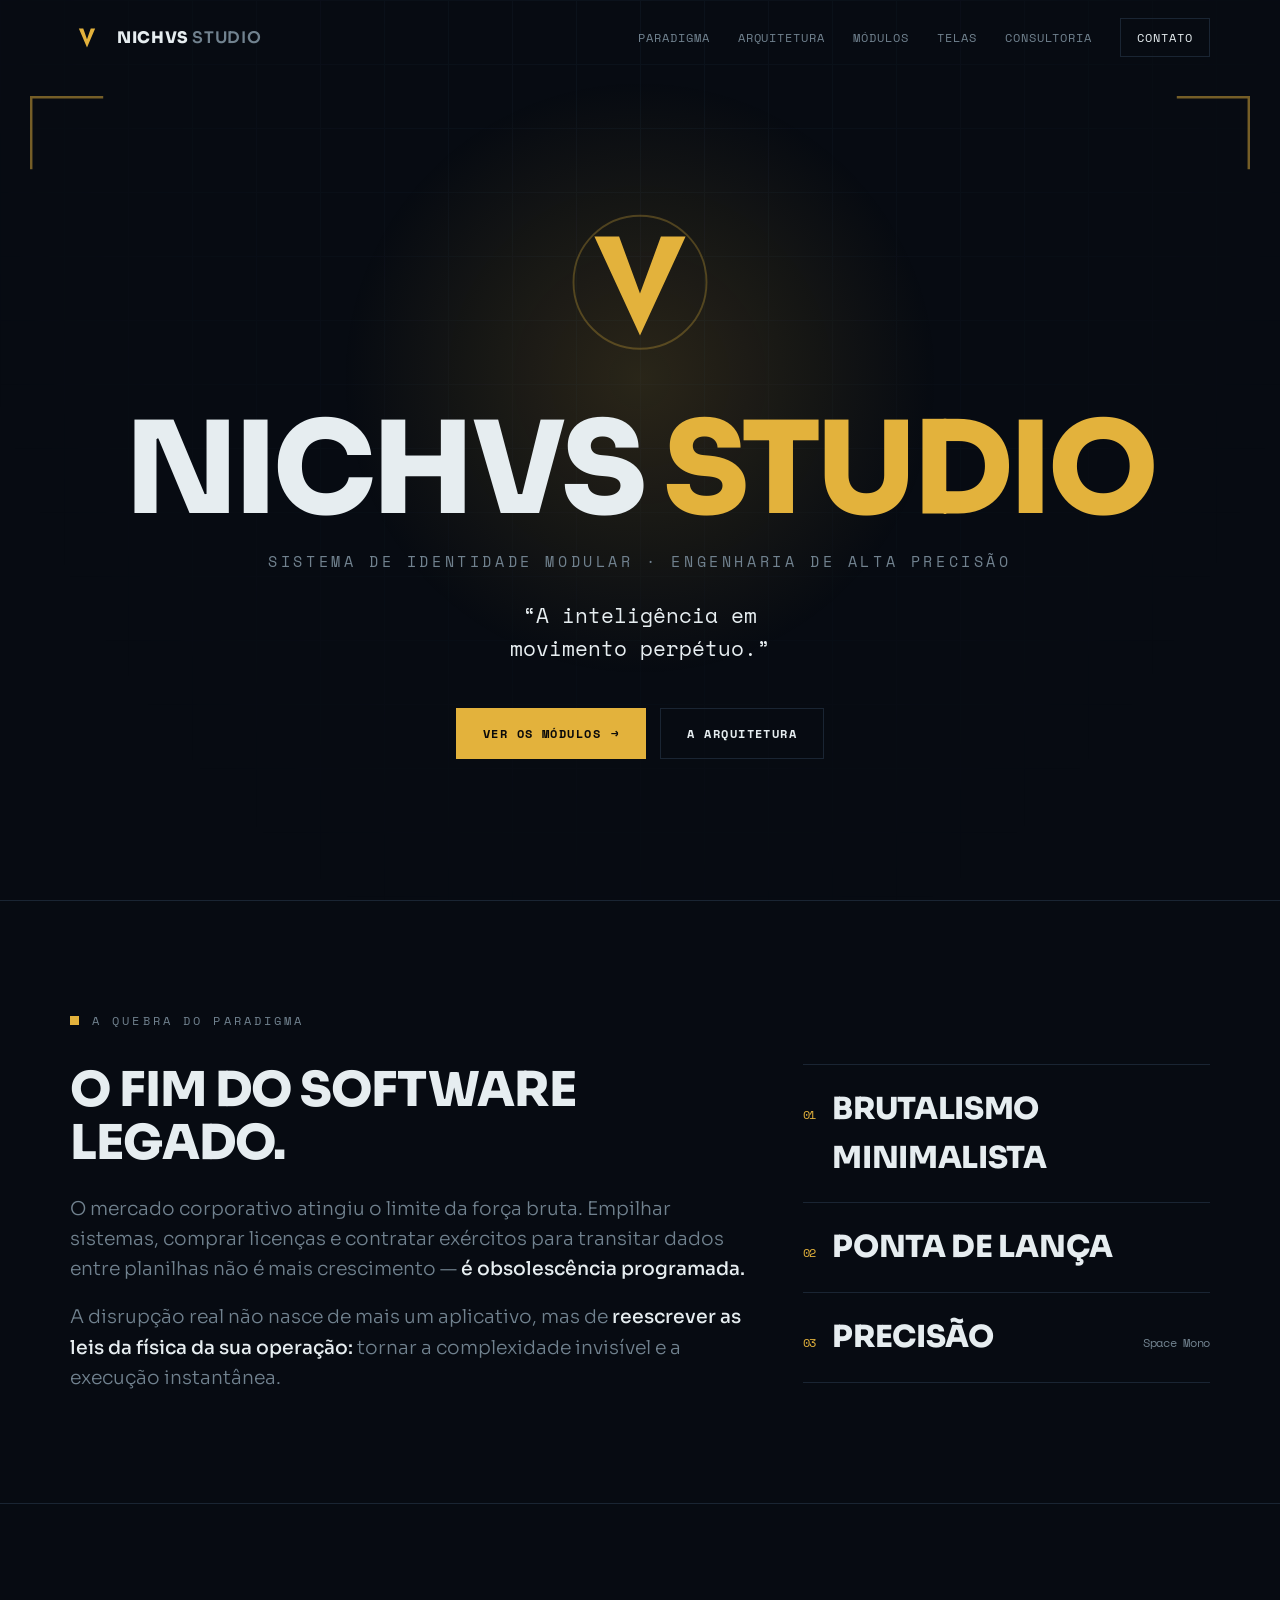
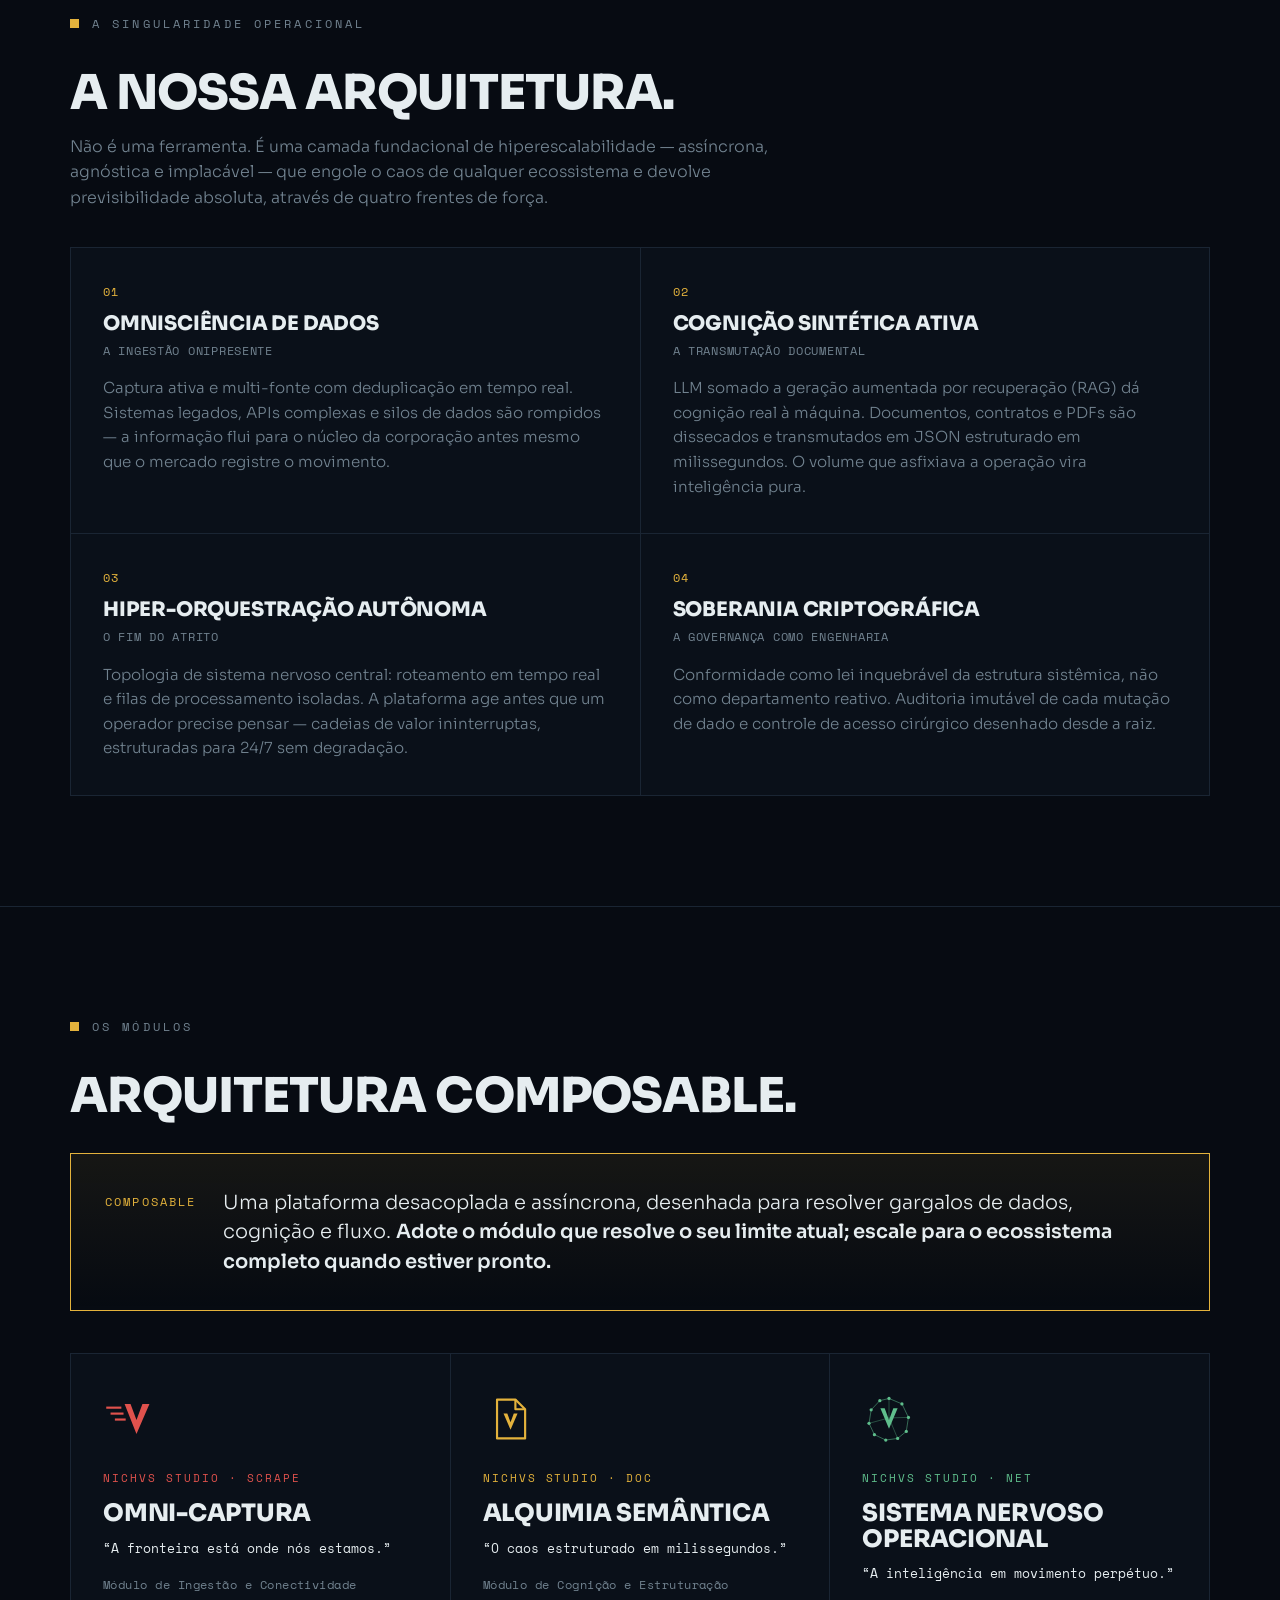
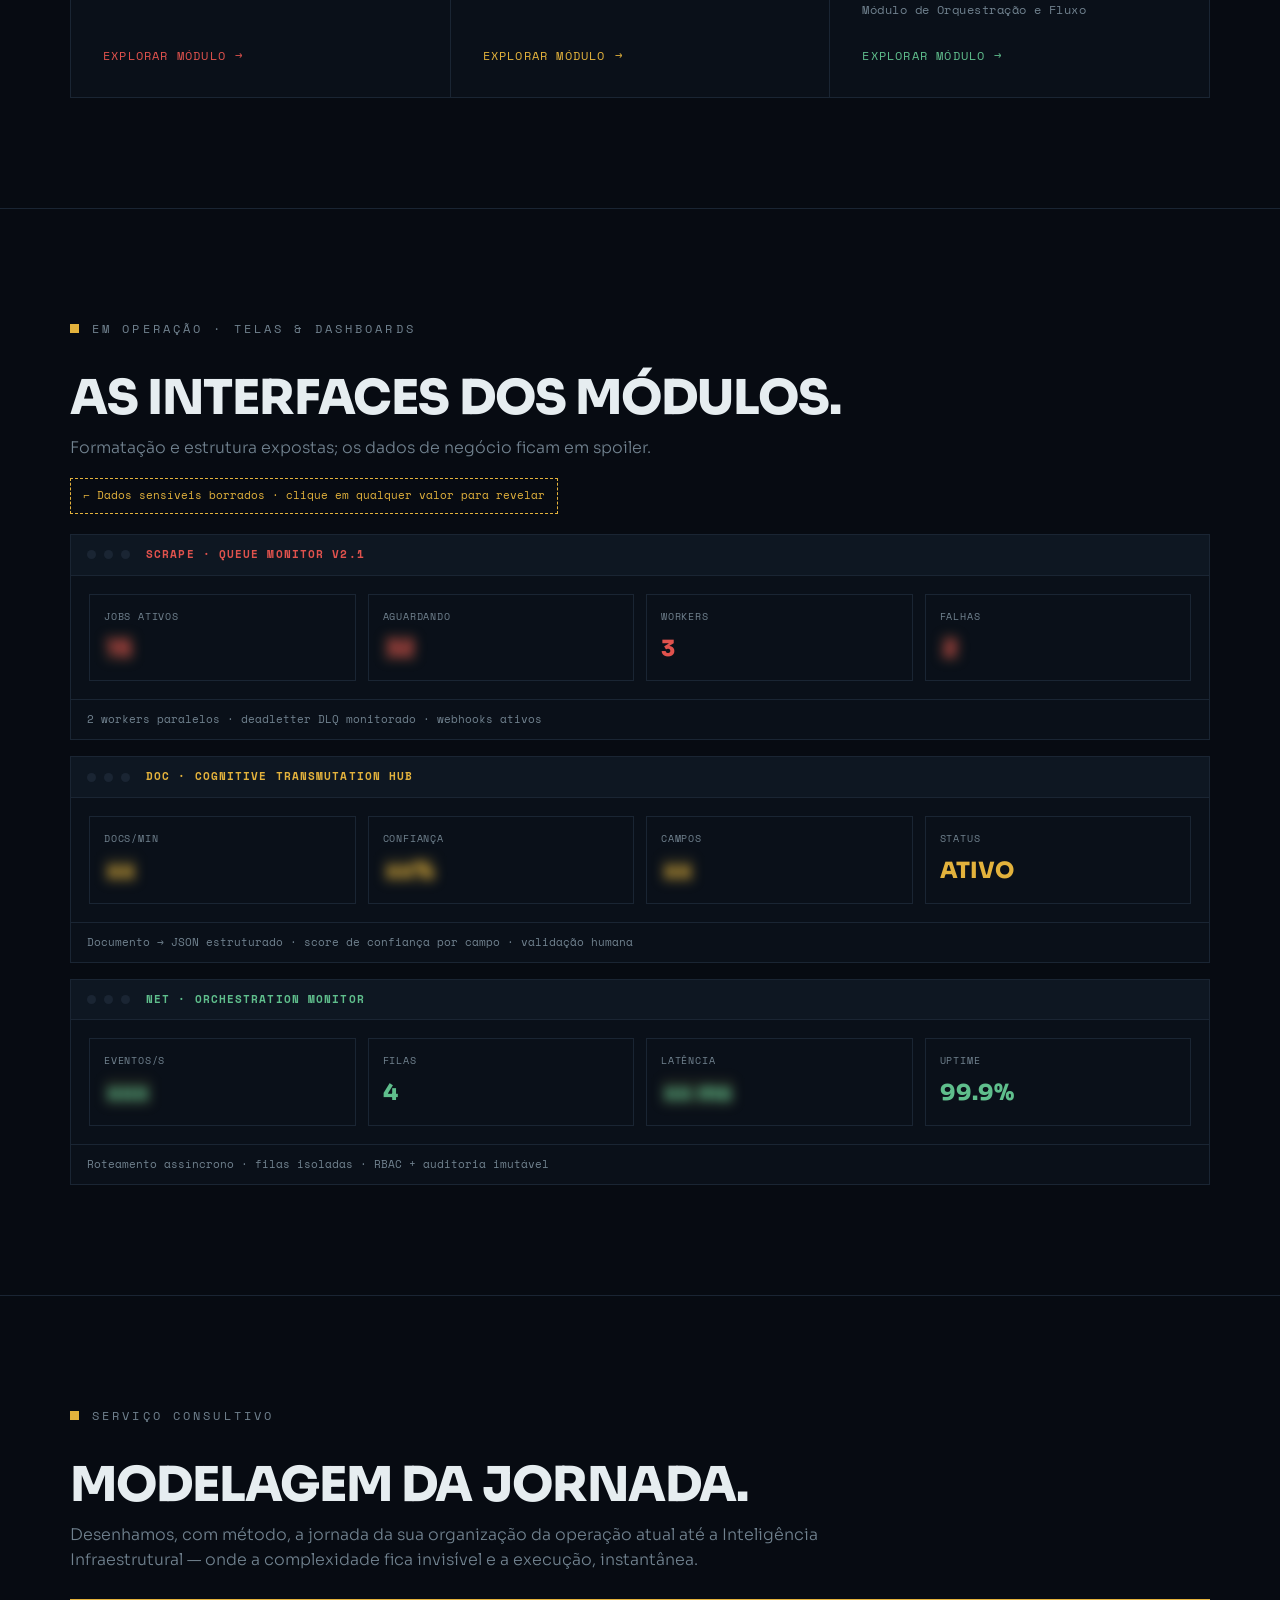
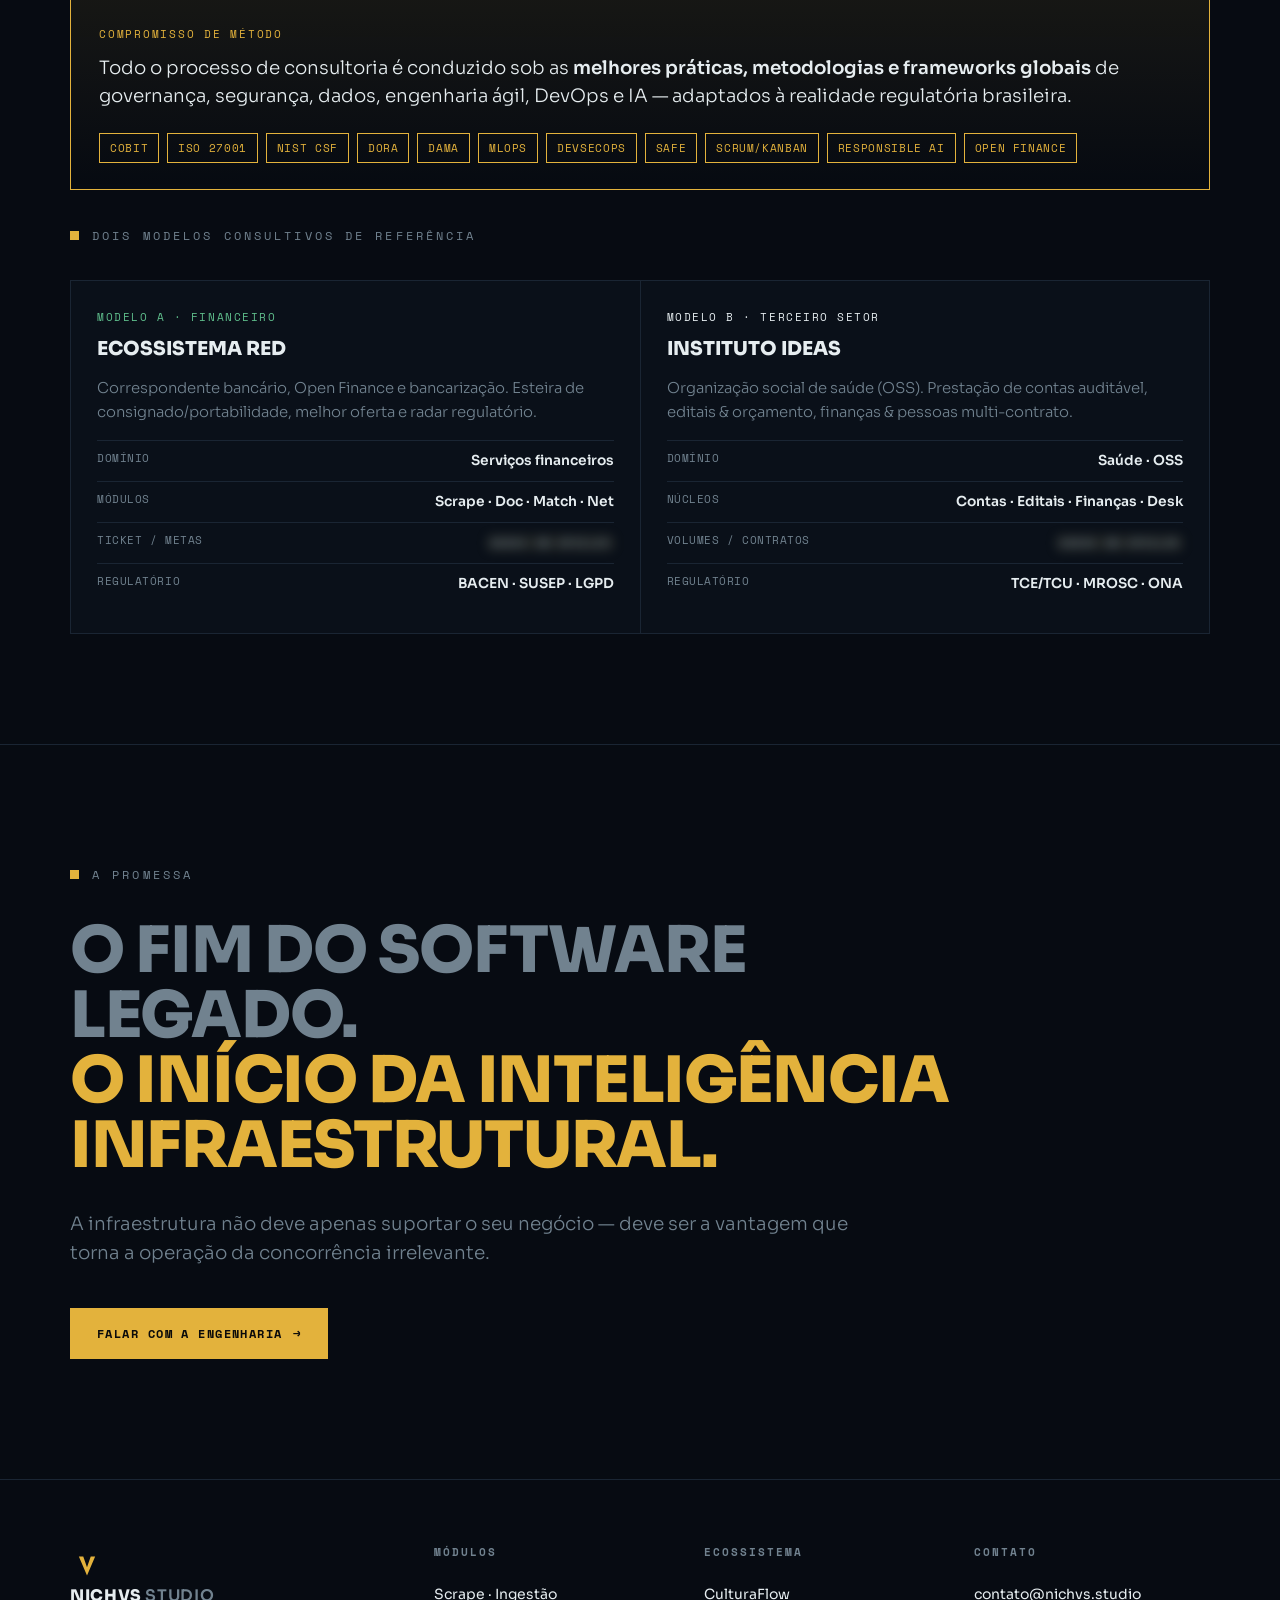
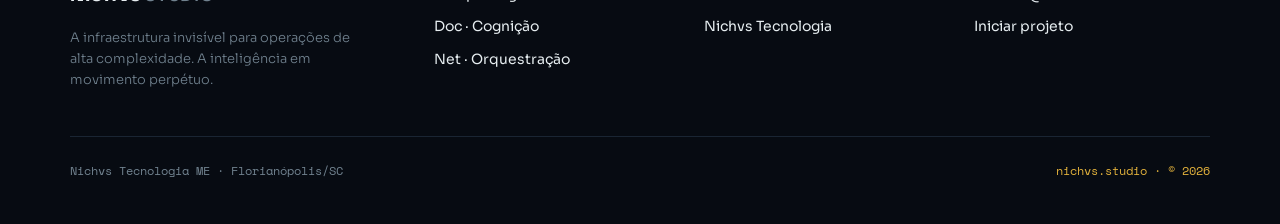
==== commit 75107df9: "Add files via upload" ====
--- a/index.html
+++ b/index.html
@@ -1,380 +1 @@
-<!DOCTYPE html>
-<html lang="pt-BR">
-<head>
-<meta charset="UTF-8" />
-<meta name="viewport" content="width=device-width, initial-scale=1.0" />
-<title>NICHVS Tecnologia — Da cultura à infraestrutura</title>
-<meta name="description" content="Nichvs Tecnologia ME — dois produtos, uma obsessão: transformar complexidade em fluxo. CulturaFlow para o setor cultural e NICHVS STUDIO para infraestrutura de orquestração e governança." />
-<link rel="preconnect" href="https://fonts.googleapis.com" />
-<link rel="preconnect" href="https://fonts.gstatic.com" crossorigin />
-<link href="https://fonts.googleapis.com/css2?family=Space+Grotesk:wght@300;400;500;600;700&family=Space+Mono:wght@400;700&display=swap" rel="stylesheet" />
-<style>
-  :root{
-    --void:#080B0D;--surface:#0F1619;--surface-2:#131D21;
-    --line:#1E2B30;--text:#DBE7E9;--muted:#6E8389;
-    --brand:#56CFE1;          /* casa / Studio */
-    --cultura:#F4A93C;        /* CulturaFlow */
-    --maxw:1180px;
-  }
-  *{box-sizing:border-box;margin:0;padding:0}
-  html{scroll-behavior:smooth;-webkit-text-size-adjust:100%}
-  body{background:var(--void);color:var(--text);font-family:"Space Grotesk",system-ui,-apple-system,sans-serif;line-height:1.6;overflow-x:hidden;-webkit-font-smoothing:antialiased}
-  body::before{content:"";position:fixed;inset:0;z-index:0;pointer-events:none;opacity:.04;background-image:url("data:image/svg+xml,%3Csvg xmlns='http://www.w3.org/2000/svg' width='160' height='160'%3E%3Cfilter id='n'%3E%3CfeTurbulence type='fractalNoise' baseFrequency='0.85' numOctaves='2'/%3E%3C/filter%3E%3Crect width='100%25' height='100%25' filter='url(%23n)'/%3E%3C/svg%3E")}
-  .wrap{max-width:var(--maxw);margin:0 auto;padding:0 28px;position:relative;z-index:1}
-  a{color:inherit;text-decoration:none}
-  .mono{font-family:"Space Mono",ui-monospace,monospace}
-  header{position:fixed;top:0;left:0;right:0;z-index:50;transition:background .35s ease,border-color .35s ease,padding .35s ease;border-bottom:1px solid transparent;padding:18px 0}
-  header.scrolled{background:rgba(8,11,13,.78);-webkit-backdrop-filter:blur(14px);backdrop-filter:blur(14px);border-bottom:1px solid var(--line);padding:12px 0}
-  .nav{display:flex;align-items:center;justify-content:space-between;gap:24px}
-  .brand{display:flex;align-items:center;gap:12px;font-weight:700;letter-spacing:.12em}
-  .brand svg{width:34px;height:34px;display:block}
-  .nav-links{display:flex;gap:30px;align-items:center}
-  .nav-links a{color:var(--muted);font-size:13px;letter-spacing:.06em;transition:color .2s}
-  .nav-links a:hover{color:var(--text)}
-  .nav-cta{border:1px solid var(--line);color:var(--text);padding:9px 18px;border-radius:2px;font-size:12px;letter-spacing:.12em;text-transform:uppercase;transition:all .25s}
-  .nav-cta:hover{border-color:var(--brand);color:var(--brand);box-shadow:0 0 0 1px var(--brand) inset}
-  @media(max-width:760px){.nav-links a:not(.nav-cta){display:none}}
-
-  .hero{position:relative;min-height:92vh;display:flex;align-items:center;overflow:hidden}
-  .hero-glow{position:absolute;top:46%;left:60%;transform:translate(-50%,-50%);width:820px;height:820px;max-width:130vw;border-radius:50%;background:radial-gradient(circle, rgba(86,207,225,.13) 0%, rgba(244,169,60,.05) 42%, transparent 66%);pointer-events:none;z-index:0}
-  .hero-inner{display:grid;grid-template-columns:1.1fr .9fr;gap:48px;align-items:center;width:100%;padding:130px 0 70px}
-  .eyebrow{font-size:12px;letter-spacing:.34em;text-transform:uppercase;color:var(--brand);display:flex;align-items:center;gap:12px;margin-bottom:26px}
-  .eyebrow::before{content:"";width:34px;height:1px;background:var(--brand);display:inline-block}
-  h1{font-size:clamp(2.5rem,6vw,4.4rem);line-height:1.04;font-weight:700;letter-spacing:-.02em}
-  h1 .c{color:var(--cultura)}h1 .s{color:var(--brand)}
-  .hero-tag{font-size:clamp(1.05rem,2.1vw,1.35rem);color:var(--muted);font-weight:300;max-width:42ch;margin-top:24px}
-  .hero-tag b{color:var(--text);font-weight:500}
-  .hero-actions{display:flex;gap:16px;flex-wrap:wrap;margin-top:36px}
-  .btn{display:inline-flex;align-items:center;gap:10px;padding:15px 28px;border-radius:2px;font-size:13px;letter-spacing:.1em;text-transform:uppercase;font-weight:500;transition:all .25s}
-  .btn-primary{background:var(--brand);color:#06181C;font-weight:700}
-  .btn-primary:hover{background:#7BDDEC;transform:translateY(-2px);box-shadow:0 10px 30px -10px rgba(86,207,225,.5)}
-  .btn-ghost{border:1px solid var(--line);color:var(--text)}
-  .btn-ghost:hover{border-color:var(--brand);color:var(--brand)}
-  .hero-mark{display:flex;justify-content:center;align-items:center}
-  .hero-mark svg{width:min(380px,76vw);height:auto;overflow:visible}
-  @media(max-width:880px){.hero-inner{grid-template-columns:1fr;gap:6px;padding:140px 0 60px}.hero-mark{order:-1;margin-bottom:14px}.hero-mark svg{width:min(240px,54vw)}}
-
-  .net-line{stroke:var(--brand);stroke-width:1.4;opacity:.55;fill:none;stroke-dasharray:240;stroke-dashoffset:240;animation:draw 1.4s ease forwards}
-  .net-node{fill:var(--brand)}
-  .net-node.pulse{animation:pulse 3.2s ease-in-out infinite;transform-box:fill-box;transform-origin:center}
-  .net-v{fill:var(--brand);filter:drop-shadow(0 0 16px rgba(86,207,225,.45))}
-  @keyframes draw{to{stroke-dashoffset:0}}
-  @keyframes pulse{0%,100%{opacity:.5;transform:scale(1)}50%{opacity:1;transform:scale(1.5)}}
-
-  section{position:relative;z-index:1}
-  .sec-label{font-size:12px;letter-spacing:.32em;text-transform:uppercase;color:var(--muted);display:flex;align-items:center;gap:14px;margin-bottom:14px}
-  .sec-label::before{content:"";width:8px;height:8px;background:var(--brand);border-radius:50%;box-shadow:0 0 12px var(--brand);flex:none}
-
-  .products{padding:96px 0 40px;border-top:1px solid var(--line)}
-  .products-head{margin-bottom:46px}
-  .products-head h2{font-size:clamp(1.7rem,3.6vw,2.5rem);font-weight:600;letter-spacing:-.01em;margin-top:6px}
-  .products-head p{color:var(--muted);max-width:54ch;margin-top:14px;font-weight:300}
-  .pgrid{display:grid;grid-template-columns:1fr 1fr;gap:22px}
-  @media(max-width:840px){.pgrid{grid-template-columns:1fr}}
-
-  .product{position:relative;background:var(--surface);border:1px solid var(--line);border-radius:6px;padding:40px 36px 36px;display:flex;flex-direction:column;overflow:hidden;transition:background .3s ease,transform .3s ease;--c:var(--brand)}
-  .product:hover{background:var(--surface-2);transform:translateY(-3px)}
-  .product::before{content:"";position:absolute;top:0;left:0;right:0;height:3px;background:var(--c)}
-  .product-ico{width:46px;height:46px;margin-bottom:22px;color:var(--c)}
-  .product-ico svg{width:100%;height:100%;display:block;overflow:visible}
-  .product-eyebrow{font-family:"Space Mono",monospace;font-size:11px;letter-spacing:.2em;text-transform:uppercase;color:var(--c);margin-bottom:12px}
-  .product h3{font-size:1.9rem;font-weight:700;letter-spacing:-.015em;line-height:1.1}
-  .product .ptag{font-family:"Space Mono",monospace;font-size:13.5px;color:var(--text);margin:10px 0 18px}
-  .product p.desc{color:var(--muted);font-size:.97rem;font-weight:300;line-height:1.64}
-  .feats{list-style:none;margin:24px 0 30px;display:flex;flex-direction:column;gap:11px}
-  .feats li{display:flex;align-items:center;gap:12px;font-size:.92rem;color:var(--text)}
-  .feats li::before{content:"";width:7px;height:7px;border-radius:50%;background:var(--c);flex:none;box-shadow:0 0 10px var(--c)}
-  .product .cta{margin-top:auto;display:inline-flex;align-items:center;gap:10px;align-self:flex-start;border:1px solid var(--c);color:var(--c);padding:13px 24px;border-radius:2px;font-size:12.5px;letter-spacing:.1em;text-transform:uppercase;font-weight:500;transition:all .25s}
-  .product .cta:hover{background:var(--c);color:#06181C;font-weight:700}
-  .product .cta span{transition:transform .25s}
-  .product .cta:hover span{transform:translateX(4px)}
-
-  .about{padding:96px 0 110px}
-  .about-box{border:1px solid var(--line);border-radius:6px;background:linear-gradient(180deg,var(--surface),rgba(15,22,25,0));padding:54px 46px;display:grid;grid-template-columns:1fr 1fr;gap:40px;align-items:center}
-  @media(max-width:760px){.about-box{grid-template-columns:1fr;gap:24px;padding:40px 30px}}
-  .about-box h2{font-size:clamp(1.5rem,3vw,2.1rem);font-weight:600;letter-spacing:-.01em;line-height:1.2}
-  .about-box h2 .hl{color:var(--brand)}
-  .about-box p{color:var(--muted);font-weight:300;line-height:1.66}
-  .about-meta{display:flex;gap:34px;flex-wrap:wrap;margin-top:22px;font-family:"Space Mono",monospace;font-size:12.5px;color:var(--muted)}
-  .about-meta b{color:var(--text);font-weight:400;display:block;margin-bottom:3px}
-
-  footer{border-top:1px solid var(--line);padding:54px 0 40px}
-  .foot{display:flex;justify-content:space-between;align-items:flex-end;gap:30px;flex-wrap:wrap}
-  .foot .brand{letter-spacing:.12em}.foot .brand svg{width:30px;height:30px}
-  .foot-links{display:flex;gap:26px;font-size:13px;color:var(--muted)}
-  .foot-links a:hover{color:var(--text)}
-  .foot-meta{color:var(--muted);font-size:12.5px;line-height:1.9;text-align:right;width:100%;margin-top:24px;border-top:1px solid var(--line);padding-top:22px;display:flex;justify-content:space-between;flex-wrap:wrap;gap:10px}
-  .foot-meta .mono{color:var(--brand)}
-  @media(max-width:600px){.foot-meta{text-align:left}}
-
-  .reveal{opacity:0;transform:translateY(26px);transition:opacity .7s ease,transform .7s ease}
-  .reveal.in{opacity:1;transform:none}
-  @media(prefers-reduced-motion:reduce){*{animation:none!important;transition:none!important}.reveal{opacity:1;transform:none}.net-line{stroke-dashoffset:0}html{scroll-behavior:auto}}
-  .telas{display:flex;flex-direction:column;gap:16px;margin-top:8px}
-  .dash{background:var(--surface);border:1px solid var(--line);border-radius:6px;overflow:hidden;--c:var(--brand)}
-  .dash.cf{--c:var(--cultura)}.dash.st{--c:var(--brand)}
-  .dash-bar{display:flex;align-items:center;gap:8px;padding:11px 16px;border-bottom:1px solid var(--line);background:var(--surface-2)}
-  .dash-bar .dot{width:9px;height:9px;border-radius:50%;background:var(--line)}
-  .dash-bar .dt{font-family:"Space Mono",monospace;font-size:11px;letter-spacing:.1em;text-transform:uppercase;color:var(--muted);margin-left:8px}
-  .dash-bar .dt b{color:var(--c)}
-  .dash-body{padding:18px;display:grid;grid-template-columns:repeat(4,1fr);gap:12px}
-  @media(max-width:620px){.dash-body{grid-template-columns:repeat(2,1fr)}}
-  .metric{border:1px solid var(--line);border-radius:4px;padding:14px}
-  .metric .ml{font-family:"Space Mono",monospace;font-size:10px;letter-spacing:.08em;text-transform:uppercase;color:var(--muted)}
-  .metric .mv{font-weight:700;font-size:1.4rem;margin-top:6px;color:var(--c)}
-  .dash-foot{padding:11px 16px;border-top:1px solid var(--line);font-family:"Space Mono",monospace;font-size:10.5px;color:var(--muted)}
-  .spoiler{filter:blur(6px);cursor:pointer;transition:filter .18s,background .18s;background:rgba(86,207,225,.08);border-radius:2px;padding:0 3px;user-select:none}
-  .spoiler:hover{background:rgba(86,207,225,.15)}
-  .spoiler.revealed{filter:none;user-select:auto;background:transparent}
-  .spoiler-note{font-family:"Space Mono",monospace;font-size:11px;color:var(--brand);border:1px dashed var(--brand);padding:8px 12px;display:inline-flex;gap:8px;align-items:center;margin:4px 0 20px;border-radius:2px}
-  .op{padding:96px 0 40px;border-top:1px solid var(--line)}
-  .op h2{font-size:clamp(1.7rem,3.6vw,2.5rem);font-weight:600;letter-spacing:-.01em;margin:6px 0 14px}
-  .op .lead{color:var(--muted);max-width:58ch;font-weight:300;margin-bottom:14px}
-  .method{border:1px solid var(--brand);border-radius:6px;background:linear-gradient(180deg,rgba(86,207,225,.07),transparent);padding:26px 28px;margin:18px 0 30px}
-  .method .mt{font-family:"Space Mono",monospace;font-size:11px;letter-spacing:.16em;text-transform:uppercase;color:var(--brand);margin-bottom:10px}
-  .method p{color:var(--text);font-weight:300;line-height:1.55}
-  .method p b{font-weight:600;color:var(--text)}
-  .fwchips{display:flex;flex-wrap:wrap;gap:8px;margin-top:20px}
-  .fwchip{font-family:"Space Mono",monospace;font-size:10.5px;letter-spacing:.06em;text-transform:uppercase;color:var(--brand);border:1px solid var(--brand);padding:6px 10px;border-radius:2px;opacity:.9}
-  .models{display:grid;grid-template-columns:1fr 1fr;gap:22px;margin-top:24px}
-  @media(max-width:760px){.models{grid-template-columns:1fr}}
-  .model{background:var(--surface);border:1px solid var(--line);border-radius:6px;padding:28px 26px;--c:var(--brand)}
-  .model.fin{--c:var(--cultura)}.model.oss{--c:var(--brand)}
-  .model::before{content:"";display:block;width:36px;height:3px;background:var(--c);margin-bottom:16px}
-  .model .mk{font-family:"Space Mono",monospace;font-size:11px;letter-spacing:.14em;text-transform:uppercase;color:var(--c);margin-bottom:8px}
-  .model h4{font-size:1.3rem;font-weight:700;margin-bottom:12px}
-  .model p{color:var(--muted);font-weight:300;font-size:.93rem;margin-bottom:16px}
-  .model .mrow{display:flex;justify-content:space-between;gap:10px;padding:9px 0;border-top:1px solid var(--line);font-size:.86rem}
-  .model .mrow span{color:var(--muted);font-family:"Space Mono",monospace;font-size:11px;text-transform:uppercase}
-  .model .mrow b{color:var(--text);font-weight:600;text-align:right}
-</style>
-</head>
-<body>
-<svg width="0" height="0" style="position:absolute" aria-hidden="true">
-  <symbol id="logo" viewBox="0 0 200 200">
-    <g>
-      <path class="net-line" d="M100 22 L148 40 L172 92 L164 144 L132 172 L88 178 L44 158 L24 114 L34 64 L66 30 Z"/>
-      <path class="net-line" d="M100 22 L128 104 M66 30 L72 96 M72 96 L96 140 M128 104 L96 140 M24 114 L72 96 M172 92 L128 104 M132 172 L96 140"/>
-    </g>
-    <g>
-      <circle class="net-node pulse" cx="100" cy="22" r="5"/>
-      <circle class="net-node pulse" cx="148" cy="40" r="5.5" style="animation-delay:.3s"/>
-      <circle class="net-node pulse" cx="172" cy="92" r="5" style="animation-delay:.6s"/>
-      <circle class="net-node pulse" cx="164" cy="144" r="5.5" style="animation-delay:.2s"/>
-      <circle class="net-node pulse" cx="132" cy="172" r="5" style="animation-delay:.9s"/>
-      <circle class="net-node pulse" cx="88" cy="178" r="5.5" style="animation-delay:.5s"/>
-      <circle class="net-node pulse" cx="44" cy="158" r="5" style="animation-delay:1.1s"/>
-      <circle class="net-node pulse" cx="24" cy="114" r="5.5" style="animation-delay:.4s"/>
-      <circle class="net-node pulse" cx="34" cy="64" r="5" style="animation-delay:.8s"/>
-      <circle class="net-node pulse" cx="66" cy="30" r="5.5" style="animation-delay:1.3s"/>
-      <circle class="net-node pulse" cx="72" cy="96" r="4" style="animation-delay:.7s"/>
-      <circle class="net-node pulse" cx="128" cy="104" r="4" style="animation-delay:1s"/>
-      <circle class="net-node pulse" cx="96" cy="140" r="4" style="animation-delay:.15s"/>
-    </g>
-    <path class="net-v" d="M64 60 L100 132 L136 60 L118 60 L100 96 L82 60 Z"/>
-  </symbol>
-</svg>
-
-<header id="head">
-  <div class="wrap nav">
-    <a class="brand" href="#top" aria-label="NICHVS"><svg><use href="#logo"/></svg><span>NICHVS</span></a>
-    <nav class="nav-links">
-      <a href="#produtos">Produtos</a>
-      <a href="#operacao">Em operação</a>
-      <a href="#consultoria">Consultoria</a>
-      <a href="#sobre">A empresa</a>
-      <a class="nav-cta" href="mailto:contato@nichvs.tech">Contato</a>
-    </nav>
-  </div>
-</header>
-
-<main id="top">
-  <section class="hero">
-    <div class="hero-glow"></div>
-    <div class="wrap">
-      <div class="hero-inner">
-        <div class="hero-copy">
-          <div class="eyebrow">Nichvs Tecnologia ME</div>
-          <h1>Da <span class="c">cultura</span><br>à <span class="s">infraestrutura.</span></h1>
-          <p class="hero-tag">Construímos as fundações invisíveis que transformam complexidade em movimento — <b>para o artista e para a corporação.</b> Dois produtos, uma obsessão: eliminar a fricção.</p>
-          <div class="hero-actions">
-            <a class="btn btn-primary" href="#produtos">Conhecer os produtos</a>
-            <a class="btn btn-ghost" href="mailto:contato@nichvs.tech">Falar com a gente</a>
-          </div>
-        </div>
-        <div class="hero-mark"><svg><use href="#logo"/></svg></div>
-      </div>
-    </div>
-  </section>
-
-  <section class="products" id="produtos">
-    <div class="wrap">
-      <div class="products-head">
-        <div class="sec-label reveal">Dois produtos</div>
-        <h2 class="reveal">Uma fundação, dois territórios.</h2>
-        <p class="reveal">Verticalizamos a inteligência onde a burocracia é mais densa. No setor cultural e na infraestrutura corporativa, o método é o mesmo: capturar o caos, estruturá-lo e devolver fluxo.</p>
-      </div>
-
-      <div class="pgrid">
-        <!-- CulturaFlow -->
-        <article class="product reveal" style="--c:var(--cultura)">
-          <div class="product-ico">
-            <svg viewBox="0 0 48 48" fill="none" stroke="currentColor" stroke-width="2.4" stroke-linecap="round">
-              <path d="M4 15 Q14 6 24 15 T44 15"/>
-              <path d="M4 24 Q14 15 24 24 T44 24"/>
-              <path d="M4 33 Q14 24 24 33 T44 33"/>
-            </svg>
-          </div>
-          <div class="product-eyebrow">Produto · Setor cultural</div>
-          <h3>CulturaFlow</h3>
-          <div class="ptag">O sistema operacional do fomento cultural.</div>
-          <p class="desc">Automatiza editais, registro autoral e licitações públicas — reduzindo de 60–80h para 4–8h o trabalho por edital. Democratiza o acesso a recursos antes restritos a uma elite burocrática, entregando compliance como serviço.</p>
-          <ul class="feats">
-            <li>Editais &amp; fomento cultural</li>
-            <li>Registro autoral — módulo F8</li>
-            <li>Licitações B2B · Lei 14.133/21</li>
-          </ul>
-          <a class="cta" href="https://culturaflow.netlify.app" target="_blank" rel="noopener">Acessar o CulturaFlow <span>&rarr;</span></a>
-        </article>
-
-        <!-- NICHVS STUDIO -->
-        <article class="product reveal" style="--c:var(--brand)">
-          <div class="product-ico">
-            <svg viewBox="0 0 48 48"><use href="#logo"/></svg>
-          </div>
-          <div class="product-eyebrow">Produto · Infraestrutura</div>
-          <h3>NICHVS STUDIO</h3>
-          <div class="ptag">A inteligência em movimento perpétuo.</div>
-          <p class="desc">Engenharia de alta precisão para negócios de alta complexidade. Uma fundação ponta a ponta que captura, estrutura, orquestra e blinda o fluxo da sua operação — orquestração, inteligência e governança em larga escala.</p>
-          <ul class="feats">
-            <li>Omni-Captura — Scrape</li>
-            <li>Alquimia Semântica — Doc</li>
-            <li>Orquestração &amp; Governança — Net · Compliance</li>
-          </ul>
-          <a class="cta" href="https://nichvs.studio" target="_blank" rel="noopener">Conhecer o Studio <span>&rarr;</span></a>
-        </article>
-      </div>
-    </div>
-  </section>
-
-  <section class="op" id="operacao">
-    <div class="wrap">
-      <div class="sec-label reveal">Em operação · Telas &amp; Dashboards</div>
-      <h2 class="reveal">Os produtos rodando.</h2>
-      <p class="lead reveal">Formatação e estrutura expostas; os dados de negócio ficam em spoiler.</p>
-      <div class="spoiler-note reveal">⌐ Dados sensíveis borrados · clique em qualquer valor para revelar</div>
-      <div class="telas reveal">
-        <div class="dash cf"><div class="dash-bar"><span class="dot"></span><span class="dot"></span><span class="dot"></span><span class="dt"><b>CulturaFlow · Editais · Visão de Mercado</b></span></div>
-          <div class="dash-body">
-            <div class="metric"><div class="ml">Editais</div><div class="mv"><span class="spoiler">46</span></div></div>
-            <div class="metric"><div class="ml">Valor mapeado</div><div class="mv"><span class="spoiler">R$ xx M</span></div></div>
-            <div class="metric"><div class="ml">SLA</div><div class="mv">COMPLIANT</div></div>
-            <div class="metric"><div class="ml">Fontes</div><div class="mv">2</div></div>
-          </div>
-          <div class="dash-foot">Último scrape (async) · 2 workers paralelos · dados extraídos de PNCP/portais</div>
-        </div>
-        <div class="dash cf"><div class="dash-bar"><span class="dot"></span><span class="dot"></span><span class="dot"></span><span class="dt"><b>CulturaFlow · Monitor de Processos (BullMQ)</b></span></div>
-          <div class="dash-body">
-            <div class="metric"><div class="ml">Jobs ativos</div><div class="mv"><span class="spoiler">15</span></div></div>
-            <div class="metric"><div class="ml">Aguardando</div><div class="mv"><span class="spoiler">32</span></div></div>
-            <div class="metric"><div class="ml">Workers</div><div class="mv">3</div></div>
-            <div class="metric"><div class="ml">Falhas (DLQ)</div><div class="mv"><span class="spoiler">2</span></div></div>
-          </div>
-          <div class="dash-foot">Workers Bun · exponential backoff · deadletter DLQ monitorado · retry automático</div>
-        </div>
-        <div class="dash st"><div class="dash-bar"><span class="dot"></span><span class="dot"></span><span class="dot"></span><span class="dt"><b>NICHVS STUDIO · Orchestration Monitor</b></span></div>
-          <div class="dash-body">
-            <div class="metric"><div class="ml">Eventos/s</div><div class="mv"><span class="spoiler">xxx</span></div></div>
-            <div class="metric"><div class="ml">Filas</div><div class="mv">4</div></div>
-            <div class="metric"><div class="ml">Latência p99</div><div class="mv"><span class="spoiler">xx ms</span></div></div>
-            <div class="metric"><div class="ml">Uptime</div><div class="mv">99.9%</div></div>
-          </div>
-          <div class="dash-foot">Roteamento assíncrono · filas isoladas · RBAC + auditoria imutável</div>
-        </div>
-      </div>
-    </div>
-  </section>
-
-  <section class="op" id="consultoria" style="padding-bottom:40px">
-    <div class="wrap">
-      <div class="sec-label reveal">Serviço consultivo</div>
-      <h2 class="reveal">Modelagem da jornada.</h2>
-      <p class="lead reveal">Desenhamos, com método, a jornada da sua organização da operação atual até a <b style="color:var(--text)">Inteligência Infraestrutural</b> — onde a complexidade fica invisível e a execução, instantânea.</p>
-      <div class="method reveal">
-        <div class="mt">Compromisso de método</div>
-        <p>Todo o processo de consultoria é conduzido sob as <b>melhores práticas, metodologias e frameworks globais</b> de governança, segurança, dados, engenharia ágil, DevOps e IA — adaptados à realidade regulatória brasileira.</p>
-        <div class="fwchips"><span class="fwchip">COBIT</span><span class="fwchip">ISO 27001</span><span class="fwchip">NIST CSF</span><span class="fwchip">DORA</span><span class="fwchip">DAMA</span><span class="fwchip">MLOps</span><span class="fwchip">DevSecOps</span><span class="fwchip">SAFe</span><span class="fwchip">Scrum/Kanban</span><span class="fwchip">Responsible AI</span><span class="fwchip">Open Finance</span></div>
-      </div>
-      <div class="sec-label reveal">Dois modelos consultivos de referência</div>
-      <div class="models reveal">
-        <div class="model fin"><div class="mk">Modelo A · Financeiro</div><h4>Ecossistema Red</h4>
-          <p>Correspondente bancário, Open Finance e bancarização. Esteira de consignado/portabilidade, melhor oferta e radar regulatório.</p>
-          <div class="mrow"><span>Domínio</span><b>Serviços financeiros</b></div>
-          <div class="mrow"><span>Módulos</span><b>Scrape · Doc · Match · Net</b></div>
-          <div class="mrow"><span>Ticket / metas</span><b><span class="spoiler">dados em spoiler</span></b></div>
-          <div class="mrow"><span>Regulatório</span><b>BACEN · SUSEP · LGPD</b></div>
-        </div>
-        <div class="model oss"><div class="mk">Modelo B · Terceiro Setor</div><h4>Instituto IDEAS</h4>
-          <p>Organização social de saúde (OSS). Prestação de contas auditável, editais &amp; orçamento, finanças &amp; pessoas multi-contrato.</p>
-          <div class="mrow"><span>Domínio</span><b>Saúde · OSS</b></div>
-          <div class="mrow"><span>Núcleos</span><b>Contas · Editais · Finanças</b></div>
-          <div class="mrow"><span>Volumes / contratos</span><b><span class="spoiler">dados em spoiler</span></b></div>
-          <div class="mrow"><span>Regulatório</span><b>TCE/TCU · MROSC · ONA</b></div>
-        </div>
-      </div>
-    </div>
-  </section>
-
-  <section class="about" id="sobre">
-    <div class="wrap">
-      <div class="about-box reveal">
-        <div>
-          <div class="sec-label">A empresa</div>
-          <h2>Transformamos burocracia e complexidade em <span class="hl">fluxo operacional.</span></h2>
-        </div>
-        <div>
-          <p>A Nichvs Tecnologia nasceu para destravar o que importa — do produtor cultural independente que disputa um edital à corporação que processa milhões de eventos por dia. Mesma engenharia, mesma precisão, escalas diferentes.</p>
-          <div class="about-meta">
-            <div><b>Sede</b>Florianópolis · SC</div>
-            <div><b>CNPJ</b>28.954.962/0001-07</div>
-            <div><b>Domínio</b>nichvs.tech</div>
-          </div>
-        </div>
-      </div>
-    </div>
-  </section>
-</main>
-
-<footer>
-  <div class="wrap">
-    <div class="foot">
-      <a class="brand" href="#top"><svg><use href="#logo"/></svg><span>NICHVS</span></a>
-      <div class="foot-links">
-        <a href="https://culturaflow.netlify.app" target="_blank" rel="noopener">CulturaFlow</a>
-        <a href="https://nichvs.studio" target="_blank" rel="noopener">NICHVS Studio</a>
-        <a href="mailto:contato@nichvs.tech">Contato</a>
-      </div>
-    </div>
-    <div class="foot-meta">
-      <span>Nichvs Tecnologia ME · Florianópolis/SC</span>
-      <span class="mono">nichvs.tech · © <span id="yr"></span></span>
-    </div>
-  </div>
-</footer>
-
-<script>
-(function(){"use strict";
-  var yr=document.getElementById("yr");if(yr){yr.textContent=new Date().getFullYear();}
-  var head=document.getElementById("head");
-  function onScroll(){if(window.pageYOffset>40){head.classList.add("scrolled");}else{head.classList.remove("scrolled");}}
-  window.addEventListener("scroll",onScroll,{passive:true});onScroll();
-  var items=document.querySelectorAll(".reveal");
-  if("IntersectionObserver" in window){
-    var io=new IntersectionObserver(function(entries){for(var i=0;i<entries.length;i++){if(entries[i].isIntersecting){entries[i].target.classList.add("in");io.unobserve(entries[i].target);}}},{threshold:0.12,rootMargin:"0px 0px -40px 0px"});
-    for(var j=0;j<items.length;j++){io.observe(items[j]);}
-  }else{for(var k=0;k<items.length;k++){items[k].classList.add("in");}}
-  var sp=document.querySelectorAll(".spoiler");for(var q=0;q<sp.length;q++){sp[q].addEventListener("click",function(){this.classList.toggle("revealed");});}
-})();
-</script>
-</body>
-</html>
+<!DOCTYPE html><html lang="pt-BR"><head><meta charset="UTF-8"/><meta name="viewport" content="width=device-width, initial-scale=1.0"/><title>NICHVS STUDIO — A inteligência em movimento perpétuo</title><meta name="description" content="NICHVS STUDIO — A infraestrutura invisível para operações de alta complexidade. Arquitetura composable: Scrape, Doc e Net. Ingestão, cognição e orquestração com governança."/><link rel="preconnect" href="https://fonts.googleapis.com"/><link rel="preconnect" href="https://fonts.gstatic.com" crossorigin/><link href="https://fonts.googleapis.com/css2?family=Sora:wght@300;400;600;800&family=Space+Mono:wght@400;700&display=swap" rel="stylesheet"/><link rel="stylesheet" href="studio.css"/></head><body class=""><header id="head"><div class="wrap nav"><a class="brand" href="index.html" aria-label="NICHVS STUDIO"><svg viewBox="0 0 100 100" aria-hidden="true"><path class="v-fill" d="M26 22 L50 78 L74 22 L61 22 L50 54 L39 22 Z"/></svg><span class="bt">NICHVS <span>STUDIO</span></span></a><nav class="nav-links"><a href="index.html#paradigma">Paradigma</a><a href="index.html#arquitetura">Arquitetura</a><a href="index.html#modulos">Módulos</a><a href="index.html#telas">Telas</a><a href="index.html#consultoria">Consultoria</a><a class="nav-cta" href="mailto:contato@nichvs.studio">Contato</a></nav></div></header><main id="top"><section class="hero"><div class="hero-glow"></div><svg class="hero-frame" viewBox="0 0 100 100" preserveAspectRatio="none"><path d="M0 6 V0 H6 M94 0 H100 V6 M100 94 V100 H94 M6 100 H0 V94" fill="none" stroke="currentColor" stroke-width=".4"/></svg><div class="wrap"><div class="hero-inner"><svg class="hero-mark" viewBox="0 0 100 100" aria-hidden="true"><circle cx="50" cy="48" r="35" class="v-stroke" stroke-width="1" opacity=".28"/><path class="v-fill" d="M26 24 L50 76 L74 24 L61 24 L50 54 L39 24 Z"/></svg><h1>NICHVS <span class="b2">STUDIO</span></h1><div class="hero-sub">Sistema de Identidade Modular · Engenharia de Alta Precisão</div><p class="hero-tag">“A inteligência em movimento perpétuo.”</p><div class="hero-actions"><a class="btn btn-primary" href="#modulos">Ver os módulos <span class="arw">&rarr;</span></a><a class="btn btn-ghost" href="#arquitetura">A arquitetura</a></div></div></div></section><section class="sec" id="paradigma"><div class="wrap"><div class="sec-label reveal">A Quebra do Paradigma</div><div class="para-grid"><div class="ptext reveal"><h2>O fim do software legado.</h2><p>O mercado corporativo atingiu o limite da força bruta. Empilhar sistemas, comprar licenças e contratar exércitos para transitar dados entre planilhas não é mais crescimento — <strong>é obsolescência programada.</strong></p><p>A disrupção real não nasce de mais um aplicativo, mas de <strong>reescrever as leis da física da sua operação:</strong> tornar a complexidade invisível e a execução instantânea.</p></div><ul class="concept-list reveal"><li><span class="n">01</span> Brutalismo Minimalista</li><li><span class="n">02</span> Ponta de Lança</li><li><span class="n">03</span> Precisão <span class="sm">Space Mono</span></li></ul></div></div></section><section class="sec" id="arquitetura"><div class="wrap"><div class="sec-label reveal">A Singularidade Operacional</div><h2 class="reveal" style="margin-bottom:14px">A nossa arquitetura.</h2><p class="reveal" style="color:var(--muted);font-weight:300;max-width:62ch;margin-bottom:36px">Não é uma ferramenta. É uma camada fundacional de hiperescalabilidade — assíncrona, agnóstica e implacável — que engole o caos de qualquer ecossistema e devolve previsibilidade absoluta, através de quatro frentes de força.</p><div class="fronts"><div class="front reveal"><div class="fn">01</div><h3>Omnisciência de Dados</h3><div class="fsub">A ingestão onipresente</div><p>Captura ativa e multi-fonte com deduplicação em tempo real. Sistemas legados, APIs complexas e silos de dados são rompidos — a informação flui para o núcleo da corporação antes mesmo que o mercado registre o movimento.</p></div><div class="front reveal"><div class="fn">02</div><h3>Cognição Sintética Ativa</h3><div class="fsub">A transmutação documental</div><p>LLM somado a geração aumentada por recuperação (RAG) dá cognição real à máquina. Documentos, contratos e PDFs são dissecados e transmutados em JSON estruturado em milissegundos. O volume que asfixiava a operação vira inteligência pura.</p></div><div class="front reveal"><div class="fn">03</div><h3>Hiper-Orquestração Autônoma</h3><div class="fsub">O fim do atrito</div><p>Topologia de sistema nervoso central: roteamento em tempo real e filas de processamento isoladas. A plataforma age antes que um operador precise pensar — cadeias de valor ininterruptas, estruturadas para 24/7 sem degradação.</p></div><div class="front reveal"><div class="fn">04</div><h3>Soberania Criptográfica</h3><div class="fsub">A governança como engenharia</div><p>Conformidade como lei inquebrável da estrutura sistêmica, não como departamento reativo. Auditoria imutável de cada mutação de dado e controle de acesso cirúrgico desenhado desde a raiz.</p></div></div></div></section><section class="sec" id="modulos"><div class="wrap"><div class="sec-label reveal">Os Módulos</div><h2 class="reveal" style="margin-bottom:30px">Arquitetura composable.</h2><div class="composable reveal"><span class="ctag">Composable</span><p>Uma plataforma desacoplada e assíncrona, desenhada para resolver gargalos de dados, cognição e fluxo. <b>Adote o módulo que resolve o seu limite atual; escale para o ecossistema completo quando estiver pronto.</b></p></div><div class="mods"><a class="mod m-scrape reveal" href="scrape.html"><svg class="mod-ico" viewBox="0 0 100 100" aria-hidden="true"><g class="v-fill"><rect x="6" y="27" width="28" height="4"/><rect x="14" y="38" width="24" height="4"/><rect x="22" y="49" width="20" height="4"/></g><path class="v-fill" d="M40 22 L62 78 L86 22 L73 22 L62 52 L51 22 Z"/></svg><div class="mod-name">NICHVS STUDIO · SCRAPE</div><h3>Omni-Captura</h3><div class="mtag">“A fronteira está onde nós estamos.”</div><div class="mcon">Módulo de Ingestão e Conectividade</div><span class="go">Explorar módulo <span class="arw">&rarr;</span></span></a><a class="mod m-doc reveal" href="doc.html"><svg class="mod-ico" viewBox="0 0 100 100" aria-hidden="true"><path class="v-stroke" stroke-width="4" stroke-linejoin="round" d="M26 14 H60 L78 32 V86 H26 Z"/><path class="v-stroke" stroke-width="4" stroke-linejoin="round" d="M60 14 V32 H78"/><path class="v-fill" d="M38 40 L51 70 L64 40 L57 40 L51 56 L45 40 Z"/></svg><div class="mod-name">NICHVS STUDIO · DOC</div><h3>Alquimia Semântica</h3><div class="mtag">“O caos estruturado em milissegundos.”</div><div class="mcon">Módulo de Cognição e Estruturação</div><span class="go">Explorar módulo <span class="arw">&rarr;</span></span></a><a class="mod m-net reveal" href="net.html"><svg class="mod-ico" viewBox="0 0 100 100" aria-hidden="true"><path class="v-stroke" stroke-width="1.2" opacity=".8" d="M50 12 L74 22 L86 47 L82 73 L66 86 L44 89 L23 79 L13 58 L17 33 L33 16 Z"/><path class="v-stroke" stroke-width="1.2" opacity=".55" d="M50 12 L50 48 M13 58 L50 48 M86 47 L50 48 M66 86 L50 48"/><circle class="net-node pulse" cx="50" cy="12" r="3" style="animation-delay:0.00s"/><circle class="net-node pulse" cx="74" cy="22" r="3" style="animation-delay:0.18s"/><circle class="net-node pulse" cx="86" cy="47" r="3" style="animation-delay:0.36s"/><circle class="net-node pulse" cx="82" cy="73" r="3" style="animation-delay:0.54s"/><circle class="net-node pulse" cx="66" cy="86" r="3" style="animation-delay:0.72s"/><circle class="net-node pulse" cx="44" cy="89" r="3" style="animation-delay:0.90s"/><circle class="net-node pulse" cx="23" cy="79" r="3" style="animation-delay:1.08s"/><circle class="net-node pulse" cx="13" cy="58" r="3" style="animation-delay:1.26s"/><circle class="net-node pulse" cx="17" cy="33" r="3" style="animation-delay:1.44s"/><circle class="net-node pulse" cx="33" cy="16" r="3" style="animation-delay:1.62s"/><path class="v-fill" d="M34 30 L50 68 L66 30 L58 30 L50 52 L42 30 Z"/></svg><div class="mod-name">NICHVS STUDIO · NET</div><h3>Sistema Nervoso Operacional</h3><div class="mtag">“A inteligência em movimento perpétuo.”</div><div class="mcon">Módulo de Orquestração e Fluxo</div><span class="go">Explorar módulo <span class="arw">&rarr;</span></span></a></div></div></section><section class="sec" id="telas"><div class="wrap"><div class="sec-label reveal">Em Operação · Telas & Dashboards</div><h2 class="reveal" style="margin-bottom:10px">As interfaces dos módulos.</h2><p class="reveal" style="color:var(--muted);font-weight:300;max-width:60ch;margin-bottom:14px">Formatação e estrutura expostas; os dados de negócio ficam em spoiler.</p><div class="spoiler-note reveal">⌐ Dados sensíveis borrados · clique em qualquer valor para revelar</div><div class="telas reveal"><div class="dash d-scrape"><div class="dash-bar"><span class="dot"></span><span class="dot"></span><span class="dot"></span><span class="dt"><b>Scrape · Queue Monitor v2.1</b></span></div><div class="dash-body"><div class="metric"><div class="ml">Jobs ativos</div><div class="mv"><span class="spoiler" title="clique para revelar">15</span></div></div><div class="metric"><div class="ml">Aguardando</div><div class="mv"><span class="spoiler" title="clique para revelar">32</span></div></div><div class="metric"><div class="ml">Workers</div><div class="mv">3</div></div><div class="metric"><div class="ml">Falhas</div><div class="mv"><span class="spoiler" title="clique para revelar">2</span></div></div></div><div class="dash-foot">2 workers paralelos · deadletter DLQ monitorado · webhooks ativos</div></div><div class="dash d-doc"><div class="dash-bar"><span class="dot"></span><span class="dot"></span><span class="dot"></span><span class="dt"><b>Doc · Cognitive Transmutation Hub</b></span></div><div class="dash-body"><div class="metric"><div class="ml">Docs/min</div><div class="mv"><span class="spoiler" title="clique para revelar">xx</span></div></div><div class="metric"><div class="ml">Confiança</div><div class="mv"><span class="spoiler" title="clique para revelar">xx%</span></div></div><div class="metric"><div class="ml">Campos</div><div class="mv"><span class="spoiler" title="clique para revelar">xx</span></div></div><div class="metric"><div class="ml">Status</div><div class="mv">ATIVO</div></div></div><div class="dash-foot">Documento → JSON estruturado · score de confiança por campo · validação humana</div></div><div class="dash d-net"><div class="dash-bar"><span class="dot"></span><span class="dot"></span><span class="dot"></span><span class="dt"><b>Net · Orchestration Monitor</b></span></div><div class="dash-body"><div class="metric"><div class="ml">Eventos/s</div><div class="mv"><span class="spoiler" title="clique para revelar">xxx</span></div></div><div class="metric"><div class="ml">Filas</div><div class="mv">4</div></div><div class="metric"><div class="ml">Latência</div><div class="mv"><span class="spoiler" title="clique para revelar">xx ms</span></div></div><div class="metric"><div class="ml">Uptime</div><div class="mv">99.9%</div></div></div><div class="dash-foot">Roteamento assíncrono · filas isoladas · RBAC + auditoria imutável</div></div></div></div></section><section class="sec" id="consultoria"><div class="wrap"><div class="sec-label reveal">Serviço Consultivo</div><h2 class="reveal" style="margin-bottom:10px">Modelagem da Jornada.</h2><p class="reveal" style="color:var(--muted);font-weight:300;max-width:64ch;margin-bottom:26px">Desenhamos, com método, a jornada da sua organização da operação atual até a Inteligência Infraestrutural — onde a complexidade fica invisível e a execução, instantânea.</p><div class="method reveal"><div class="mt">Compromisso de método</div><p>Todo o processo de consultoria é conduzido sob as <b>melhores práticas, metodologias e frameworks globais</b> de governança, segurança, dados, engenharia ágil, DevOps e IA — adaptados à realidade regulatória brasileira.</p><div class="fwchips"><span class="fwchip on">COBIT</span><span class="fwchip on">ISO 27001</span><span class="fwchip on">NIST CSF</span><span class="fwchip on">DORA</span><span class="fwchip on">DAMA</span><span class="fwchip on">MLOps</span><span class="fwchip on">DevSecOps</span><span class="fwchip on">SAFe</span><span class="fwchip on">Scrum/Kanban</span><span class="fwchip on">Responsible AI</span><span class="fwchip on">Open Finance</span></div></div><div class="sec-label reveal" style="margin-top:36px">Dois modelos consultivos de referência</div><div class="models reveal"><div class="model fin"><div class="mk">Modelo A · Financeiro</div><h4>Ecossistema Red</h4><p>Correspondente bancário, Open Finance e bancarização. Esteira de consignado/portabilidade, melhor oferta e radar regulatório.</p><div class="mrow"><span>Domínio</span><b>Serviços financeiros</b></div><div class="mrow"><span>Módulos</span><b>Scrape · Doc · Match · Net</b></div><div class="mrow"><span>Ticket / metas</span><b><span class="spoiler" title="clique para revelar">dados em spoiler</span></b></div><div class="mrow"><span>Regulatório</span><b>BACEN · SUSEP · LGPD</b></div></div><div class="model oss"><div class="mk">Modelo B · Terceiro Setor</div><h4>Instituto IDEAS</h4><p>Organização social de saúde (OSS). Prestação de contas auditável, editais &amp; orçamento, finanças &amp; pessoas multi-contrato.</p><div class="mrow"><span>Domínio</span><b>Saúde · OSS</b></div><div class="mrow"><span>Núcleos</span><b>Contas · Editais · Finanças · Desk</b></div><div class="mrow"><span>Volumes / contratos</span><b><span class="spoiler" title="clique para revelar">dados em spoiler</span></b></div><div class="mrow"><span>Regulatório</span><b>TCE/TCU · MROSC · ONA</b></div></div></div></div></section><section class="promise"><div class="wrap"><div class="sec-label reveal">A Promessa</div><h2 class="big reveal"><span class="l1">O fim do software legado.</span><br><span class="l2">O início da inteligência infraestrutural.</span></h2><p class="sub reveal">A infraestrutura não deve apenas suportar o seu negócio — deve ser a vantagem que torna a operação da concorrência irrelevante.</p><a class="btn btn-primary reveal" href="mailto:contato@nichvs.studio">Falar com a engenharia <span class="arw">&rarr;</span></a></div></section></main><footer><div class="wrap"><div class="fgrid"><div class="fcol"><a class="brand" href="index.html"><svg viewBox="0 0 100 100" aria-hidden="true"><path class="v-fill" d="M26 22 L50 78 L74 22 L61 22 L50 54 L39 22 Z"/></svg><span class="bt">NICHVS <span>STUDIO</span></span></a><p class="fabout">A infraestrutura invisível para operações de alta complexidade. A inteligência em movimento perpétuo.</p></div><div class="fcol"><h4>Módulos</h4><a href="scrape.html">Scrape · Ingestão</a><a href="doc.html">Doc · Cognição</a><a href="net.html">Net · Orquestração</a></div><div class="fcol"><h4>Ecossistema</h4><a href="https://culturaflow.netlify.app" target="_blank" rel="noopener">CulturaFlow</a><a href="https://nichvs.tech" target="_blank" rel="noopener">Nichvs Tecnologia</a></div><div class="fcol"><h4>Contato</h4><a href="mailto:contato@nichvs.studio">contato@nichvs.studio</a><a href="mailto:contato@nichvs.studio?subject=Novo%20projeto">Iniciar projeto</a></div></div><div class="fmeta"><span>Nichvs Tecnologia ME · Florianópolis/SC</span><span class="gold">nichvs.studio · © 2026</span></div></div></footer><script>(function(){"use strict";var h=document.getElementById("head");function s(){if(window.pageYOffset>40){h.classList.add("scrolled");}else{h.classList.remove("scrolled");}}window.addEventListener("scroll",s,{passive:true});s();var it=document.querySelectorAll(".reveal");if("IntersectionObserver" in window){var io=new IntersectionObserver(function(e){for(var i=0;i<e.length;i++){if(e[i].isIntersecting){e[i].target.classList.add("in");io.unobserve(e[i].target);}}},{threshold:.12,rootMargin:"0px 0px -40px 0px"});for(var j=0;j<it.length;j++){io.observe(it[j]);}}else{for(var k=0;k<it.length;k++){it[k].classList.add("in");}}var sp=document.querySelectorAll(".spoiler");for(var q=0;q<sp.length;q++){sp[q].addEventListener("click",function(){this.classList.toggle("revealed");});}})();</script></body></html>
--- a/studio.css
+++ b/studio.css
@@ -0,0 +1,250 @@
+/* ============================================================
+   NICHVS STUDIO — Sistema de Identidade Modular
+   Brutalismo Minimalista · Ponta de Lança · Precisão
+   ============================================================ */
+:root{
+  --void:#070b12;
+  --surface:#0a1019;
+  --surface-2:#0e1722;
+  --line:#1a2533;
+  --line-soft:#121c28;
+  --text:#E6EDF0;
+  --muted:#71828F;
+  --gold:#E3B23C;
+  --red:#E0524D;
+  --green:#5FBE8C;
+  --c:var(--gold);           /* cor de acento por página (default = master) */
+  --maxw:1200px;
+}
+body.mod-scrape{--c:var(--red)}
+body.mod-doc{--c:var(--gold)}
+body.mod-net{--c:var(--green)}
+
+*{box-sizing:border-box;margin:0;padding:0}
+html{scroll-behavior:smooth;-webkit-text-size-adjust:100%}
+body{
+  background:var(--void);color:var(--text);
+  font-family:"Sora",system-ui,-apple-system,sans-serif;
+  line-height:1.6;font-weight:400;overflow-x:hidden;-webkit-font-smoothing:antialiased;
+}
+/* faint engineering grid */
+body::before{
+  content:"";position:fixed;inset:0;z-index:0;pointer-events:none;opacity:.5;
+  background-image:linear-gradient(var(--line-soft) 1px,transparent 1px),linear-gradient(90deg,var(--line-soft) 1px,transparent 1px);
+  background-size:64px 64px;mask-image:radial-gradient(ellipse at 50% 0%,#000 0%,transparent 78%);
+  -webkit-mask-image:radial-gradient(ellipse at 50% 0%,#000 0%,transparent 78%);
+}
+.wrap{max-width:var(--maxw);margin:0 auto;padding:0 30px;position:relative;z-index:1}
+a{color:inherit;text-decoration:none}
+.mono{font-family:"Space Mono",ui-monospace,monospace}
+
+/* ---------- type ---------- */
+.eyebrow{font-family:"Space Mono",monospace;font-size:12px;letter-spacing:.28em;text-transform:uppercase;color:var(--c);display:inline-flex;align-items:center;gap:12px}
+.eyebrow::before{content:"";width:26px;height:1px;background:var(--c)}
+.kicker{font-family:"Sora",sans-serif;font-weight:800;text-transform:uppercase;letter-spacing:-.01em;line-height:1.05}
+
+/* ---------- header ---------- */
+header{position:fixed;top:0;left:0;right:0;z-index:50;border-bottom:1px solid transparent;transition:background .3s,border-color .3s,padding .3s;padding:18px 0}
+header.scrolled{background:rgba(7,11,18,.82);-webkit-backdrop-filter:blur(12px);backdrop-filter:blur(12px);border-bottom:1px solid var(--line);padding:11px 0}
+.nav{display:flex;align-items:center;justify-content:space-between;gap:24px}
+.brand{display:flex;align-items:center;gap:13px}
+.brand svg{width:34px;height:34px;display:block}
+.brand .bt{font-family:"Sora";font-weight:800;letter-spacing:.04em;font-size:16px}
+.brand .bt span{color:var(--muted);font-weight:600}
+.nav-links{display:flex;gap:28px;align-items:center}
+.nav-links a{color:var(--muted);font-family:"Space Mono",monospace;font-size:12px;letter-spacing:.08em;text-transform:uppercase;transition:color .2s}
+.nav-links a:hover{color:var(--text)}
+.nav-cta{border:1px solid var(--line);color:var(--text)!important;padding:9px 16px;transition:all .25s}
+.nav-cta:hover{border-color:var(--c);color:var(--c)!important;box-shadow:0 0 0 1px var(--c) inset}
+@media(max-width:780px){.nav-links a:not(.nav-cta){display:none}}
+
+/* ---------- buttons ---------- */
+.btn{display:inline-flex;align-items:center;gap:10px;padding:15px 26px;font-family:"Space Mono",monospace;font-size:12px;letter-spacing:.12em;text-transform:uppercase;font-weight:700;transition:all .25s;border:1px solid transparent}
+.btn .arw{transition:transform .25s}
+.btn:hover .arw{transform:translateX(4px)}
+.btn-primary{background:var(--c);color:#0a0a0a}
+.btn-primary:hover{transform:translateY(-2px);box-shadow:0 12px 28px -12px var(--c)}
+.btn-ghost{border-color:var(--line);color:var(--text)}
+.btn-ghost:hover{border-color:var(--c);color:var(--c)}
+
+/* ---------- hero ---------- */
+.hero{position:relative;min-height:100vh;display:flex;align-items:center;overflow:hidden}
+.hero-frame{position:absolute;inset:96px 30px 60px;z-index:0;pointer-events:none;color:var(--c);opacity:.5}
+.hero-glow{position:absolute;top:42%;left:50%;transform:translate(-50%,-50%);width:680px;height:680px;max-width:120vw;border-radius:50%;background:radial-gradient(circle,color-mix(in srgb,var(--c) 16%,transparent) 0%,transparent 62%);pointer-events:none;z-index:0}
+.hero-inner{width:100%;padding:140px 0 90px;text-align:center;display:flex;flex-direction:column;align-items:center}
+.hero-mark{width:min(190px,42vw);height:auto;margin-bottom:30px;overflow:visible}
+.hero h1{font-family:"Sora";font-weight:800;font-size:clamp(3rem,11vw,8rem);letter-spacing:-.03em;line-height:.92;text-transform:uppercase}
+.hero h1 .b2{color:var(--c)}
+.hero-sub{font-family:"Space Mono",monospace;font-size:clamp(12px,1.6vw,15px);letter-spacing:.24em;text-transform:uppercase;color:var(--muted);margin-top:20px}
+.hero-tag{font-family:"Space Mono",monospace;font-size:clamp(1rem,2vw,1.3rem);color:var(--text);margin-top:26px;max-width:24ch}
+.hero-actions{display:flex;gap:14px;flex-wrap:wrap;justify-content:center;margin-top:42px}
+
+/* ---------- generic section ---------- */
+section{position:relative;z-index:1}
+.sec{padding:110px 0;border-top:1px solid var(--line)}
+.sec-label{font-family:"Space Mono",monospace;font-size:12px;letter-spacing:.26em;text-transform:uppercase;color:var(--muted);display:flex;align-items:center;gap:13px;margin-bottom:34px}
+.sec-label::before{content:"";width:9px;height:9px;background:var(--c);flex:none}
+.sec h2{font-family:"Sora";font-weight:800;font-size:clamp(1.8rem,4.4vw,3rem);letter-spacing:-.02em;line-height:1.1;text-transform:uppercase}
+
+/* concept */
+.concept{display:grid;grid-template-columns:.85fr 1.15fr;gap:54px;align-items:start}
+@media(max-width:820px){.concept{grid-template-columns:1fr;gap:30px}}
+.concept-list{list-style:none;display:flex;flex-direction:column;gap:0;border-top:1px solid var(--line)}
+.concept-list li{padding:20px 0;border-bottom:1px solid var(--line);font-family:"Sora";font-weight:800;font-size:clamp(1.3rem,3vw,1.9rem);text-transform:uppercase;letter-spacing:-.01em;display:flex;align-items:baseline;gap:16px}
+.concept-list li .n{font-family:"Space Mono",monospace;font-size:12px;font-weight:400;color:var(--c)}
+.concept-list li .sm{font-family:"Space Mono",monospace;font-size:12px;font-weight:400;color:var(--muted);text-transform:none;margin-left:auto}
+.concept p{color:var(--muted);font-weight:300;font-size:clamp(1rem,1.5vw,1.16rem);margin-bottom:20px}
+.concept p strong{color:var(--text);font-weight:500}
+.concept .anchor-note{font-family:"Space Mono",monospace;font-size:13px;color:var(--c);margin-top:8px}
+
+/* ---------- modules grid (LINKS) ---------- */
+.mods{display:grid;grid-template-columns:repeat(3,1fr);gap:1px;background:var(--line);border:1px solid var(--line)}
+@media(max-width:840px){.mods{grid-template-columns:1fr}}
+.mod{background:var(--surface);padding:38px 32px 32px;display:flex;flex-direction:column;position:relative;overflow:hidden;transition:background .3s,transform .3s;--c:var(--gold)}
+.mod.m-scrape{--c:var(--red)}.mod.m-doc{--c:var(--gold)}.mod.m-net{--c:var(--green)}
+.mod::before{content:"";position:absolute;top:0;left:0;right:0;height:3px;background:var(--c);transform:scaleX(0);transform-origin:left;transition:transform .4s}
+.mod:hover{background:var(--surface-2);transform:translateY(-4px)}
+.mod:hover::before{transform:scaleX(1)}
+.mod-ico{width:54px;height:54px;color:var(--c);margin-bottom:24px;overflow:visible}
+.mod-name{font-family:"Space Mono",monospace;font-size:11px;letter-spacing:.18em;text-transform:uppercase;color:var(--c);margin-bottom:14px}
+.mod h3{font-family:"Sora";font-weight:800;font-size:1.5rem;text-transform:uppercase;letter-spacing:-.01em;line-height:1.05;margin-bottom:12px}
+.mod .mtag{font-family:"Space Mono",monospace;font-size:13px;color:var(--text);line-height:1.5;margin-bottom:18px}
+.mod .mcon{font-family:"Space Mono",monospace;font-size:11.5px;color:var(--muted);letter-spacing:.04em;margin-bottom:26px}
+.mod .go{margin-top:auto;font-family:"Space Mono",monospace;font-size:12px;letter-spacing:.1em;text-transform:uppercase;color:var(--c);display:inline-flex;align-items:center;gap:9px}
+.mod .go .arw{transition:transform .25s}
+.mod:hover .go .arw{transform:translateX(5px)}
+
+/* ---------- module page hero ---------- */
+.crumb{font-family:"Space Mono",monospace;font-size:12px;letter-spacing:.1em;text-transform:uppercase;color:var(--muted);padding-top:120px}
+.crumb a{color:var(--muted);transition:color .2s}.crumb a:hover{color:var(--text)}
+.crumb .sep{color:var(--c);margin:0 10px}
+.mhero{padding:40px 0 90px;border-bottom:1px solid var(--line)}
+.mhero-ico{width:84px;height:84px;color:var(--c);margin-bottom:30px;overflow:visible;filter:drop-shadow(0 0 22px color-mix(in srgb,var(--c) 45%,transparent))}
+.mhero .mname{font-family:"Space Mono",monospace;font-size:13px;letter-spacing:.2em;text-transform:uppercase;color:var(--c);margin-bottom:18px}
+.mhero h1{font-family:"Sora";font-weight:800;font-size:clamp(2.6rem,7vw,5rem);text-transform:uppercase;letter-spacing:-.03em;line-height:.95}
+.mhero .mtagline{font-family:"Space Mono",monospace;font-size:clamp(1.05rem,2.2vw,1.4rem);color:var(--text);margin-top:24px}
+.mhero .mcon{display:flex;gap:10px;flex-wrap:wrap;margin-top:28px}
+.mhero .mcon span{font-family:"Space Mono",monospace;font-size:11px;letter-spacing:.12em;text-transform:uppercase;color:var(--c);border:1px solid var(--c);padding:6px 13px}
+
+.mbody{padding:84px 0;display:grid;grid-template-columns:1fr 1fr;gap:54px;align-items:start}
+@media(max-width:820px){.mbody{grid-template-columns:1fr;gap:28px}}
+.mbody .lead{font-family:"Sora";font-weight:300;font-size:clamp(1.15rem,2vw,1.5rem);line-height:1.5;color:var(--text)}
+.mbody .lead strong{font-weight:600;color:var(--c)}
+.mbody .detail{color:var(--muted);font-weight:300;line-height:1.7}
+.mbody .detail p+p{margin-top:16px}
+
+.caps{list-style:none;display:flex;flex-direction:column;gap:0;border-top:1px solid var(--line);margin-top:10px}
+.caps li{padding:18px 0;border-bottom:1px solid var(--line);display:flex;gap:16px;align-items:flex-start}
+.caps li .ci{font-family:"Space Mono",monospace;font-size:12px;color:var(--c);flex:none;padding-top:3px}
+.caps li b{font-weight:600;display:block;margin-bottom:3px}
+.caps li span{color:var(--muted);font-weight:300;font-size:.94rem}
+
+/* cross-nav between modules */
+.xnav{border-top:1px solid var(--line);padding:70px 0}
+.xnav .sec-label{margin-bottom:26px}
+.xrow{display:grid;grid-template-columns:repeat(3,1fr);gap:1px;background:var(--line);border:1px solid var(--line)}
+@media(max-width:680px){.xrow{grid-template-columns:1fr}}
+.xcard{background:var(--surface);padding:26px 26px;display:flex;align-items:center;justify-content:space-between;gap:14px;transition:background .25s;--c:var(--gold)}
+.xcard.m-scrape{--c:var(--red)}.xcard.m-doc{--c:var(--gold)}.xcard.m-net{--c:var(--green)}
+.xcard:hover{background:var(--surface-2)}
+.xcard .xl{font-family:"Space Mono",monospace;font-size:11px;letter-spacing:.14em;text-transform:uppercase;color:var(--muted)}
+.xcard .xt{font-family:"Sora";font-weight:800;text-transform:uppercase;font-size:1.1rem;color:var(--c);margin-top:4px}
+.xcard .arw{color:var(--c);transition:transform .25s}.xcard:hover .arw{transform:translateX(5px)}
+
+/* ---------- promise / CTA band ---------- */
+.promise{padding:120px 0;border-top:1px solid var(--line);position:relative;overflow:hidden}
+.promise .big{font-family:"Sora";font-weight:800;font-size:clamp(2rem,5.6vw,4rem);text-transform:uppercase;letter-spacing:-.02em;line-height:1.02;max-width:18ch;margin-bottom:30px}
+.promise .big .l1{color:var(--muted)}.promise .big .l2{color:var(--c)}
+.promise .sub{color:var(--muted);font-weight:300;max-width:56ch;margin-bottom:40px;font-size:clamp(1rem,1.5vw,1.16rem)}
+
+/* ---------- footer ---------- */
+footer{border-top:1px solid var(--line);padding:64px 0 44px}
+.fgrid{display:grid;grid-template-columns:1.4fr 1fr 1fr 1fr;gap:34px}
+@media(max-width:780px){.fgrid{grid-template-columns:1fr 1fr;gap:30px}}
+.fcol h4{font-family:"Space Mono",monospace;font-size:11px;letter-spacing:.18em;text-transform:uppercase;color:var(--muted);margin-bottom:16px}
+.fcol a,.fcol .fitem{display:block;color:var(--text);font-size:14px;padding:5px 0;transition:color .2s}
+.fcol a:hover{color:var(--c)}
+.fcol .brand{margin-bottom:14px}
+.fabout{color:var(--muted);font-size:13px;font-weight:300;line-height:1.6;max-width:30ch}
+.fmeta{margin-top:46px;border-top:1px solid var(--line);padding-top:24px;display:flex;justify-content:space-between;flex-wrap:wrap;gap:10px;font-family:"Space Mono",monospace;font-size:12px;color:var(--muted)}
+.fmeta .gold{color:var(--c)}
+
+/* ---------- V / icon styles ---------- */
+.v-fill{fill:var(--c)}
+.v-stroke{stroke:var(--c);fill:none}
+.net-node{fill:var(--c)}
+.net-node.pulse{animation:pulse 3.4s ease-in-out infinite;transform-box:fill-box;transform-origin:center}
+@keyframes pulse{0%,100%{opacity:.55;transform:scale(1)}50%{opacity:1;transform:scale(1.45)}}
+
+/* ---------- reveal ---------- */
+.reveal{opacity:0;transform:translateY(22px);transition:opacity .6s ease,transform .6s ease}
+.reveal.in{opacity:1;transform:none}
+@media(prefers-reduced-motion:reduce){*{animation:none!important;transition:none!important}.reveal{opacity:1;transform:none}html{scroll-behavior:auto}}
+
+/* ---------- paradigma (manifesto) ---------- */
+.para-grid{display:grid;grid-template-columns:1.25fr .75fr;gap:54px;align-items:start}
+@media(max-width:820px){.para-grid{grid-template-columns:1fr;gap:30px}}
+.para-grid .ptext h2{margin-bottom:24px}
+.para-grid .ptext p{color:var(--muted);font-weight:300;font-size:clamp(1rem,1.5vw,1.18rem);max-width:60ch}
+.para-grid .ptext p+p{margin-top:18px}
+.para-grid .ptext p strong{color:var(--text);font-weight:500}
+
+/* ---------- 4 frentes de força ---------- */
+.fronts{display:grid;grid-template-columns:1fr 1fr;gap:1px;background:var(--line);border:1px solid var(--line);margin-top:8px}
+@media(max-width:760px){.fronts{grid-template-columns:1fr}}
+.front{background:var(--surface);padding:34px 32px;transition:background .3s}
+.front:hover{background:var(--surface-2)}
+.front .fn{font-family:"Space Mono",monospace;font-size:12px;color:var(--c);letter-spacing:.1em}
+.front h3{font-family:"Sora";font-weight:800;text-transform:uppercase;font-size:1.25rem;letter-spacing:-.01em;line-height:1.1;margin:12px 0 6px}
+.front .fsub{font-family:"Space Mono",monospace;font-size:12px;color:var(--muted);text-transform:uppercase;letter-spacing:.06em;margin-bottom:16px}
+.front p{color:var(--muted);font-weight:300;font-size:.95rem;line-height:1.62}
+
+/* ---------- composable note ---------- */
+.composable{border:1px solid var(--c);background:linear-gradient(180deg,color-mix(in srgb,var(--c) 7%,transparent),transparent);padding:34px 34px;margin-bottom:42px;display:flex;gap:26px;align-items:flex-start;flex-wrap:wrap}
+.composable .ctag{font-family:"Space Mono",monospace;font-size:12px;letter-spacing:.18em;text-transform:uppercase;color:var(--c);flex:none;padding-top:4px}
+.composable p{color:var(--text);font-weight:300;font-size:clamp(1rem,1.7vw,1.22rem);line-height:1.5;max-width:64ch}
+.composable p b{font-weight:600}
+
+/* ---------- tech chips ---------- */
+.chips{display:flex;flex-wrap:wrap;gap:9px;margin-top:28px}
+.chip{font-family:"Space Mono",monospace;font-size:11px;letter-spacing:.1em;text-transform:uppercase;color:var(--c);border:1px solid var(--c);padding:7px 12px;opacity:.9}
+
+/* ---------- dashboards (mockups de tela) ---------- */
+.telas{display:flex;flex-direction:column;gap:16px}
+.dash{background:var(--surface);border:1px solid var(--line);overflow:hidden;--c:var(--gold)}
+.dash.d-scrape{--c:var(--red)}.dash.d-doc{--c:var(--gold)}.dash.d-net{--c:var(--green)}
+.dash-bar{display:flex;align-items:center;gap:8px;padding:11px 16px;border-bottom:1px solid var(--line);background:var(--surface-2)}
+.dash-bar .dot{width:9px;height:9px;border-radius:50%;background:var(--line)}
+.dash-bar .dt{font-family:"Space Mono",monospace;font-size:11px;letter-spacing:.1em;text-transform:uppercase;color:var(--muted);margin-left:8px}
+.dash-bar .dt b{color:var(--c)}
+.dash-body{padding:18px;display:grid;grid-template-columns:repeat(4,1fr);gap:12px}
+@media(max-width:620px){.dash-body{grid-template-columns:repeat(2,1fr)}}
+.metric{border:1px solid var(--line);padding:14px}
+.metric .ml{font-family:"Space Mono",monospace;font-size:10px;letter-spacing:.08em;text-transform:uppercase;color:var(--muted)}
+.metric .mv{font-family:"Sora";font-weight:800;font-size:1.4rem;margin-top:6px;color:var(--c)}
+.dash-foot{padding:11px 16px;border-top:1px solid var(--line);font-family:"Space Mono",monospace;font-size:10.5px;color:var(--muted)}
+
+/* ---------- spoiler ---------- */
+.spoiler{filter:blur(6px);cursor:pointer;transition:filter .18s,background .18s;background:rgba(227,178,60,.07);border-radius:2px;padding:0 3px;user-select:none}
+.spoiler:hover{background:rgba(227,178,60,.13)}
+.spoiler.revealed{filter:none;user-select:auto;background:transparent}
+.spoiler-note{font-family:"Space Mono",monospace;font-size:11px;color:var(--gold);border:1px dashed var(--gold);padding:8px 12px;display:inline-flex;gap:8px;align-items:center;margin:4px 0 20px}
+
+/* ---------- consultoria ---------- */
+.method{border:1px solid var(--gold);background:linear-gradient(180deg,rgba(227,178,60,.07),transparent);padding:26px 28px;margin-bottom:30px}
+.method .mt{font-family:"Space Mono",monospace;font-size:11px;letter-spacing:.16em;text-transform:uppercase;color:var(--gold);margin-bottom:10px}
+.method p{color:var(--text);font-weight:300;font-size:clamp(1rem,1.6vw,1.15rem);line-height:1.55}
+.method p b{font-weight:600}
+.fwchips{display:flex;flex-wrap:wrap;gap:8px;margin:22px 0 0}
+.fwchip{font-family:"Space Mono",monospace;font-size:10.5px;letter-spacing:.06em;text-transform:uppercase;color:var(--muted);border:1px solid var(--line);padding:6px 10px}
+.fwchip.on{color:var(--gold);border-color:var(--gold)}
+.models{display:grid;grid-template-columns:1fr 1fr;gap:1px;background:var(--line);border:1px solid var(--line);margin-top:30px}
+@media(max-width:720px){.models{grid-template-columns:1fr}}
+.model{background:var(--surface);padding:28px 26px;--c:var(--gold)}
+.model.fin{--c:var(--green)}.model.oss{--c:var(--cyan)}
+.model .mk{font-family:"Space Mono",monospace;font-size:11px;letter-spacing:.14em;text-transform:uppercase;color:var(--c);margin-bottom:8px}
+.model h4{font-family:"Sora";font-weight:800;text-transform:uppercase;font-size:1.2rem;margin-bottom:12px}
+.model p{color:var(--muted);font-weight:300;font-size:.93rem;margin-bottom:16px}
+.model .mrow{display:flex;justify-content:space-between;padding:9px 0;border-top:1px solid var(--line);font-size:.86rem}
+.model .mrow span{color:var(--muted);font-family:"Space Mono",monospace;font-size:11px;text-transform:uppercase;letter-spacing:.05em}
+.model .mrow b{color:var(--text);font-weight:600}
